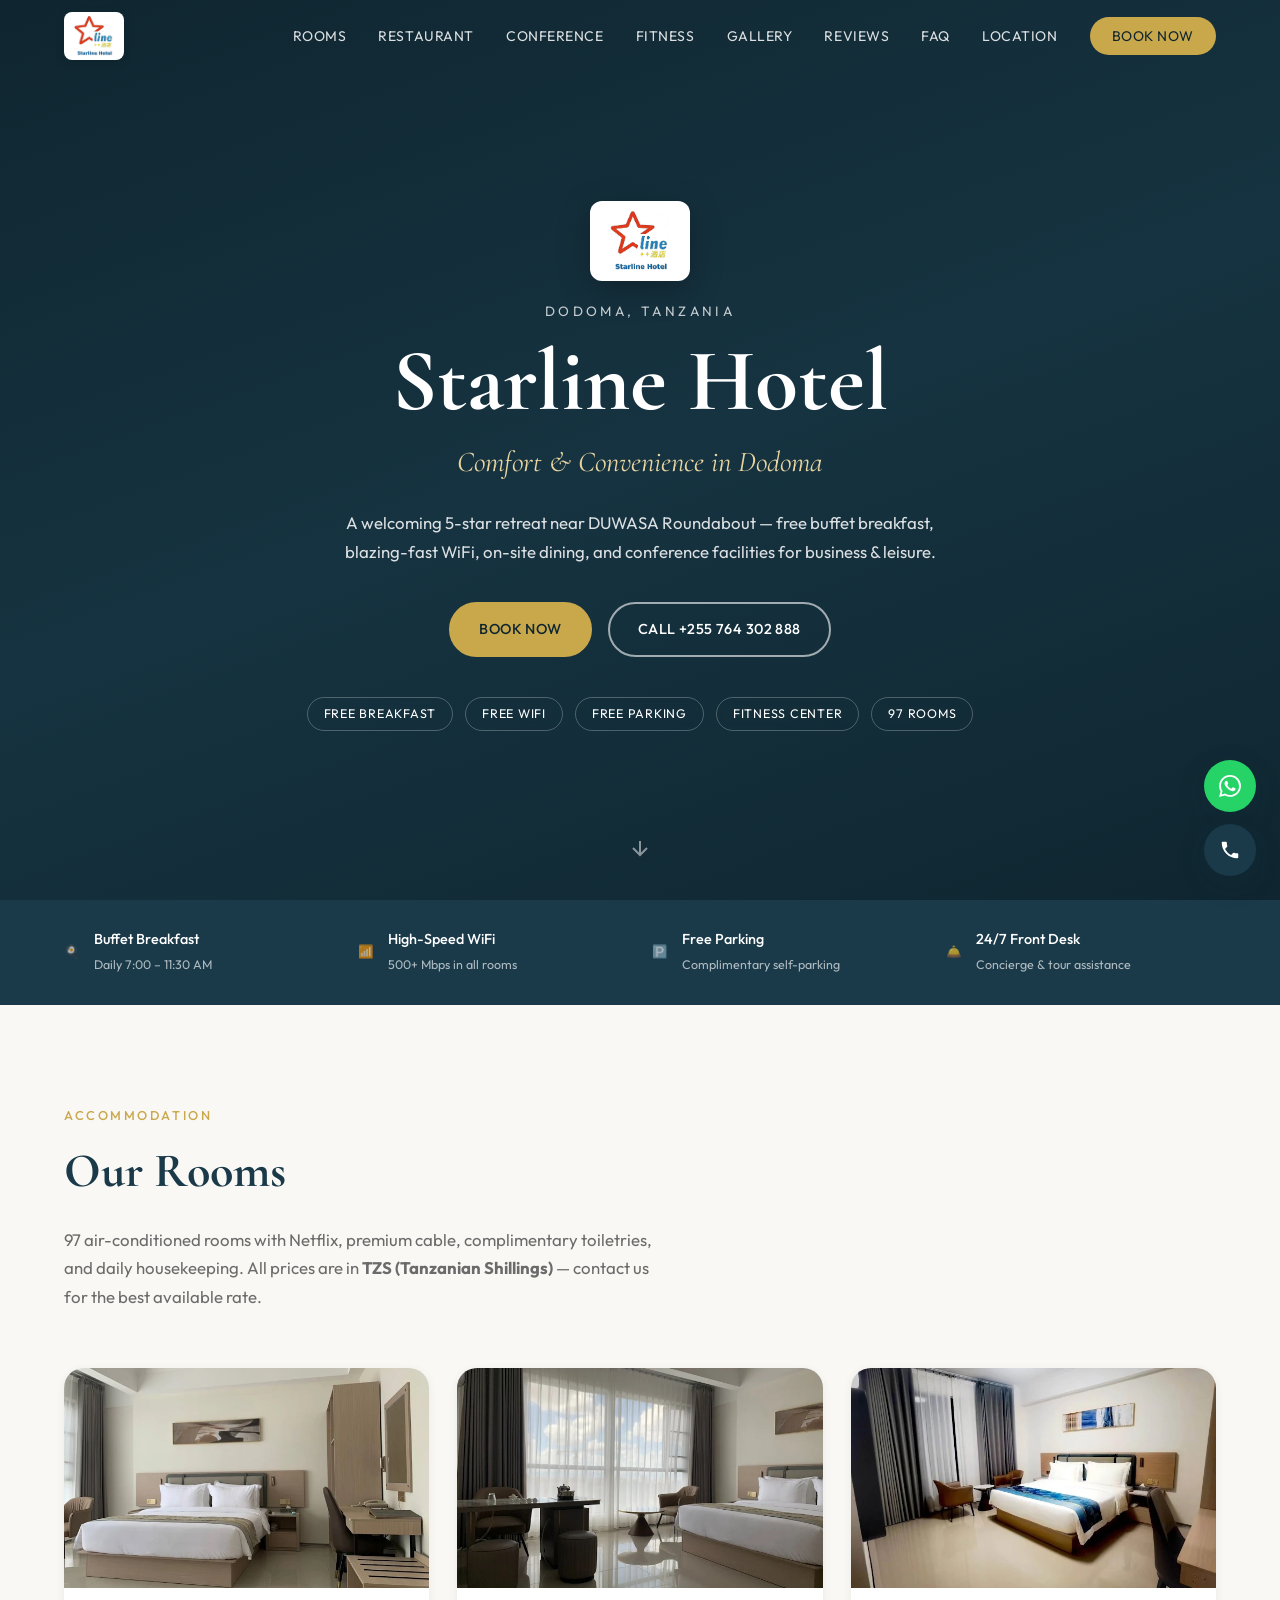
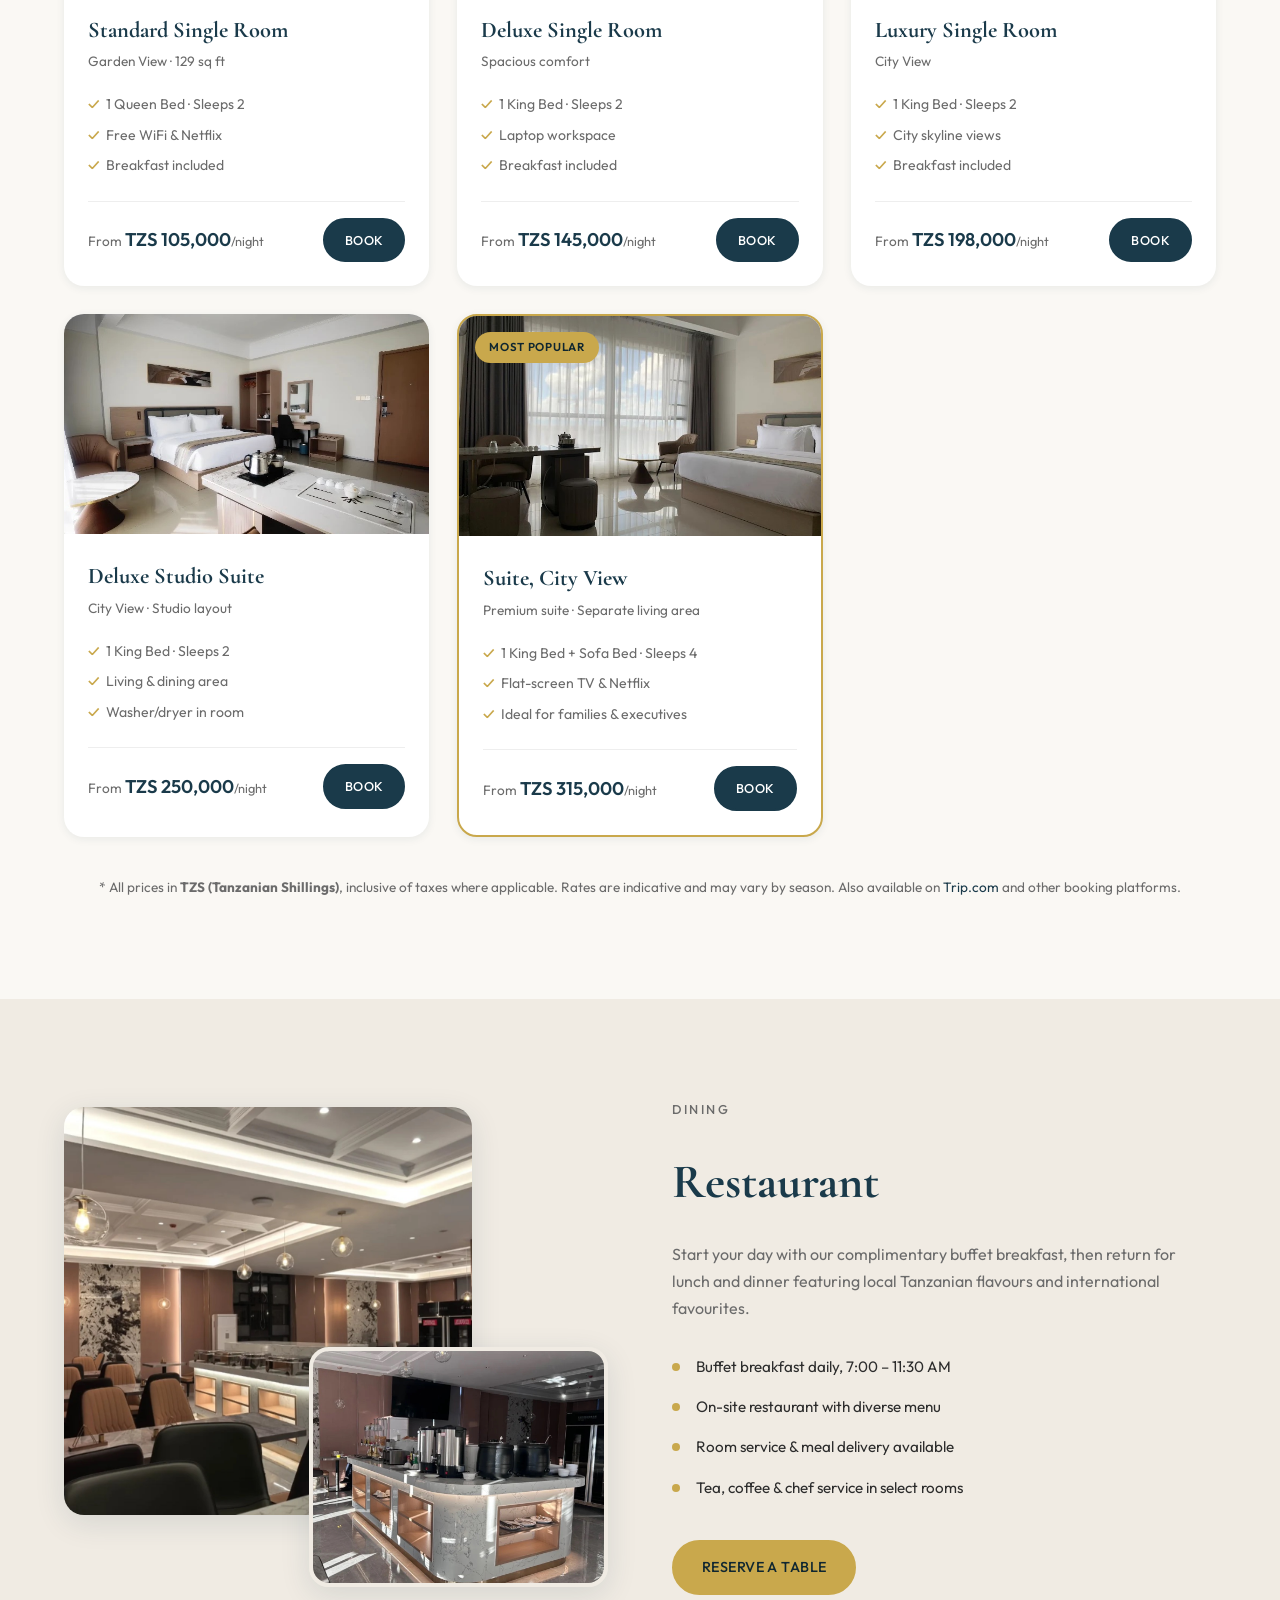
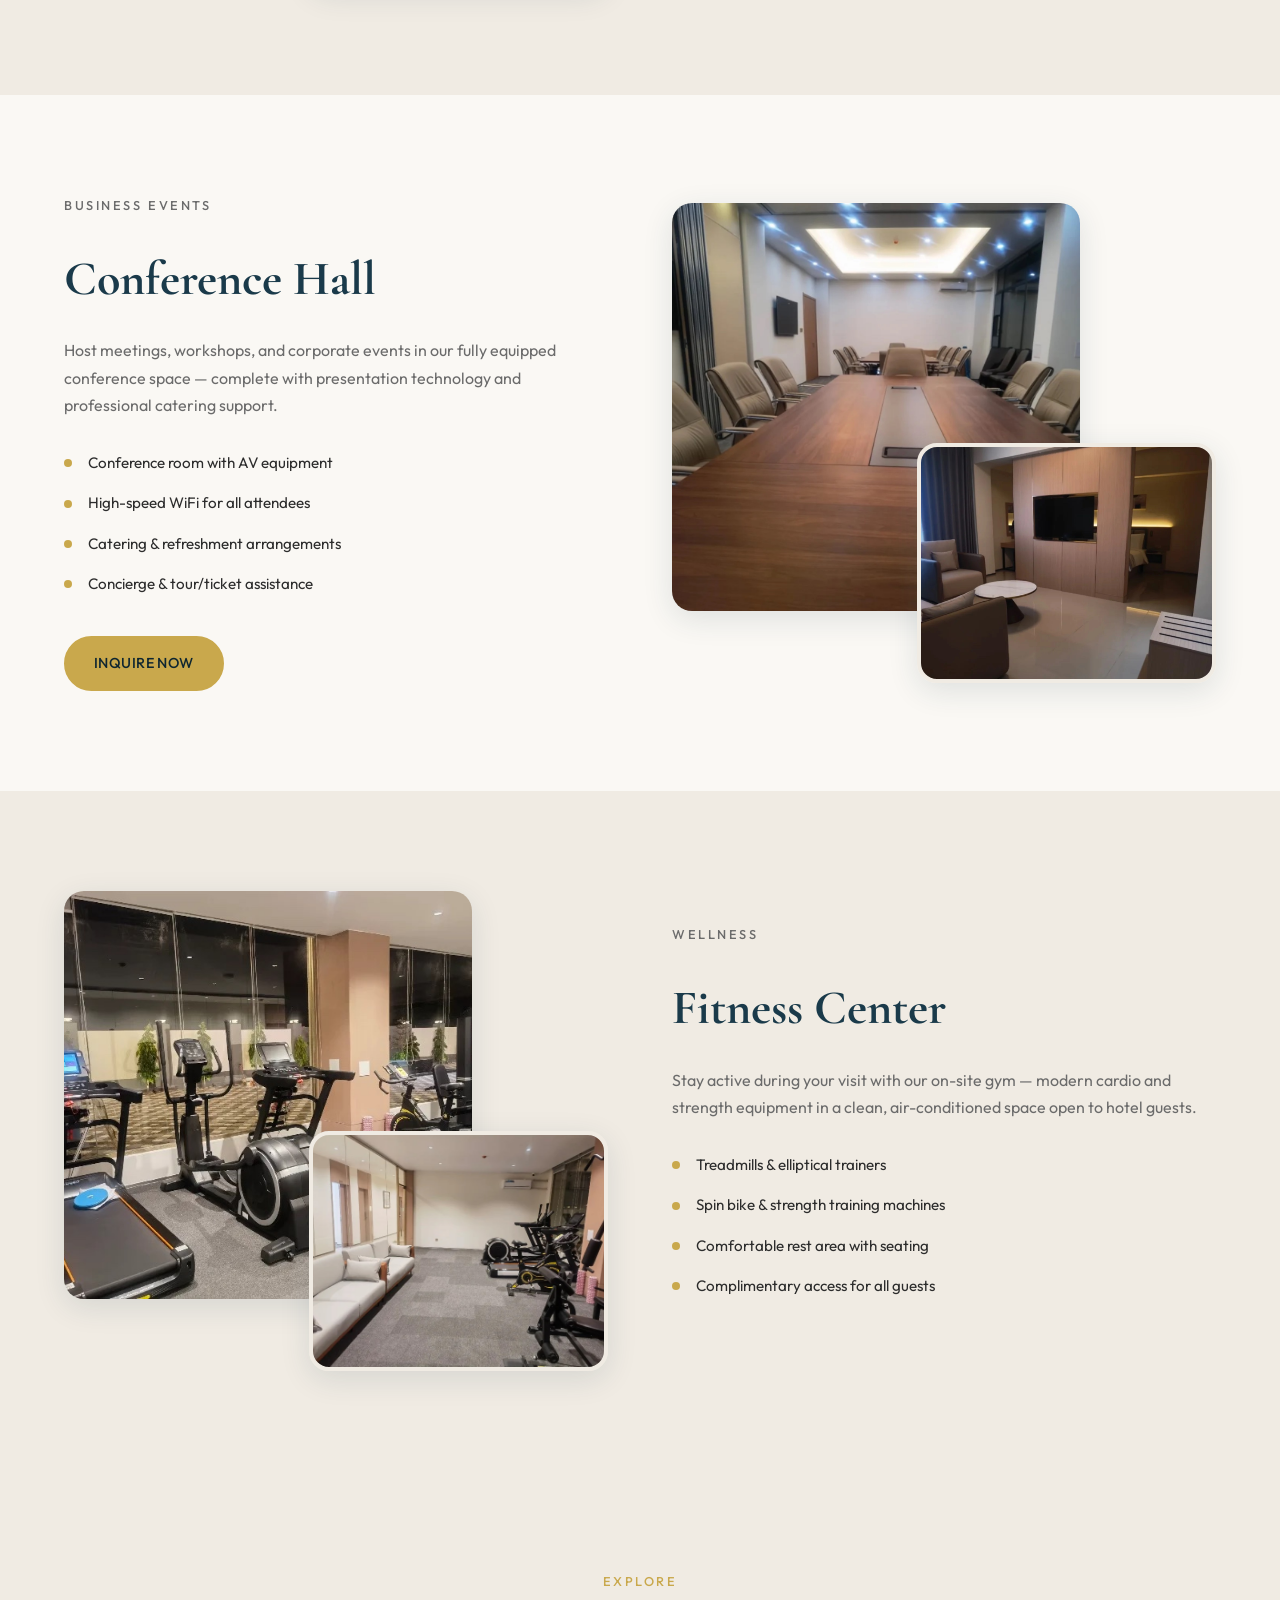
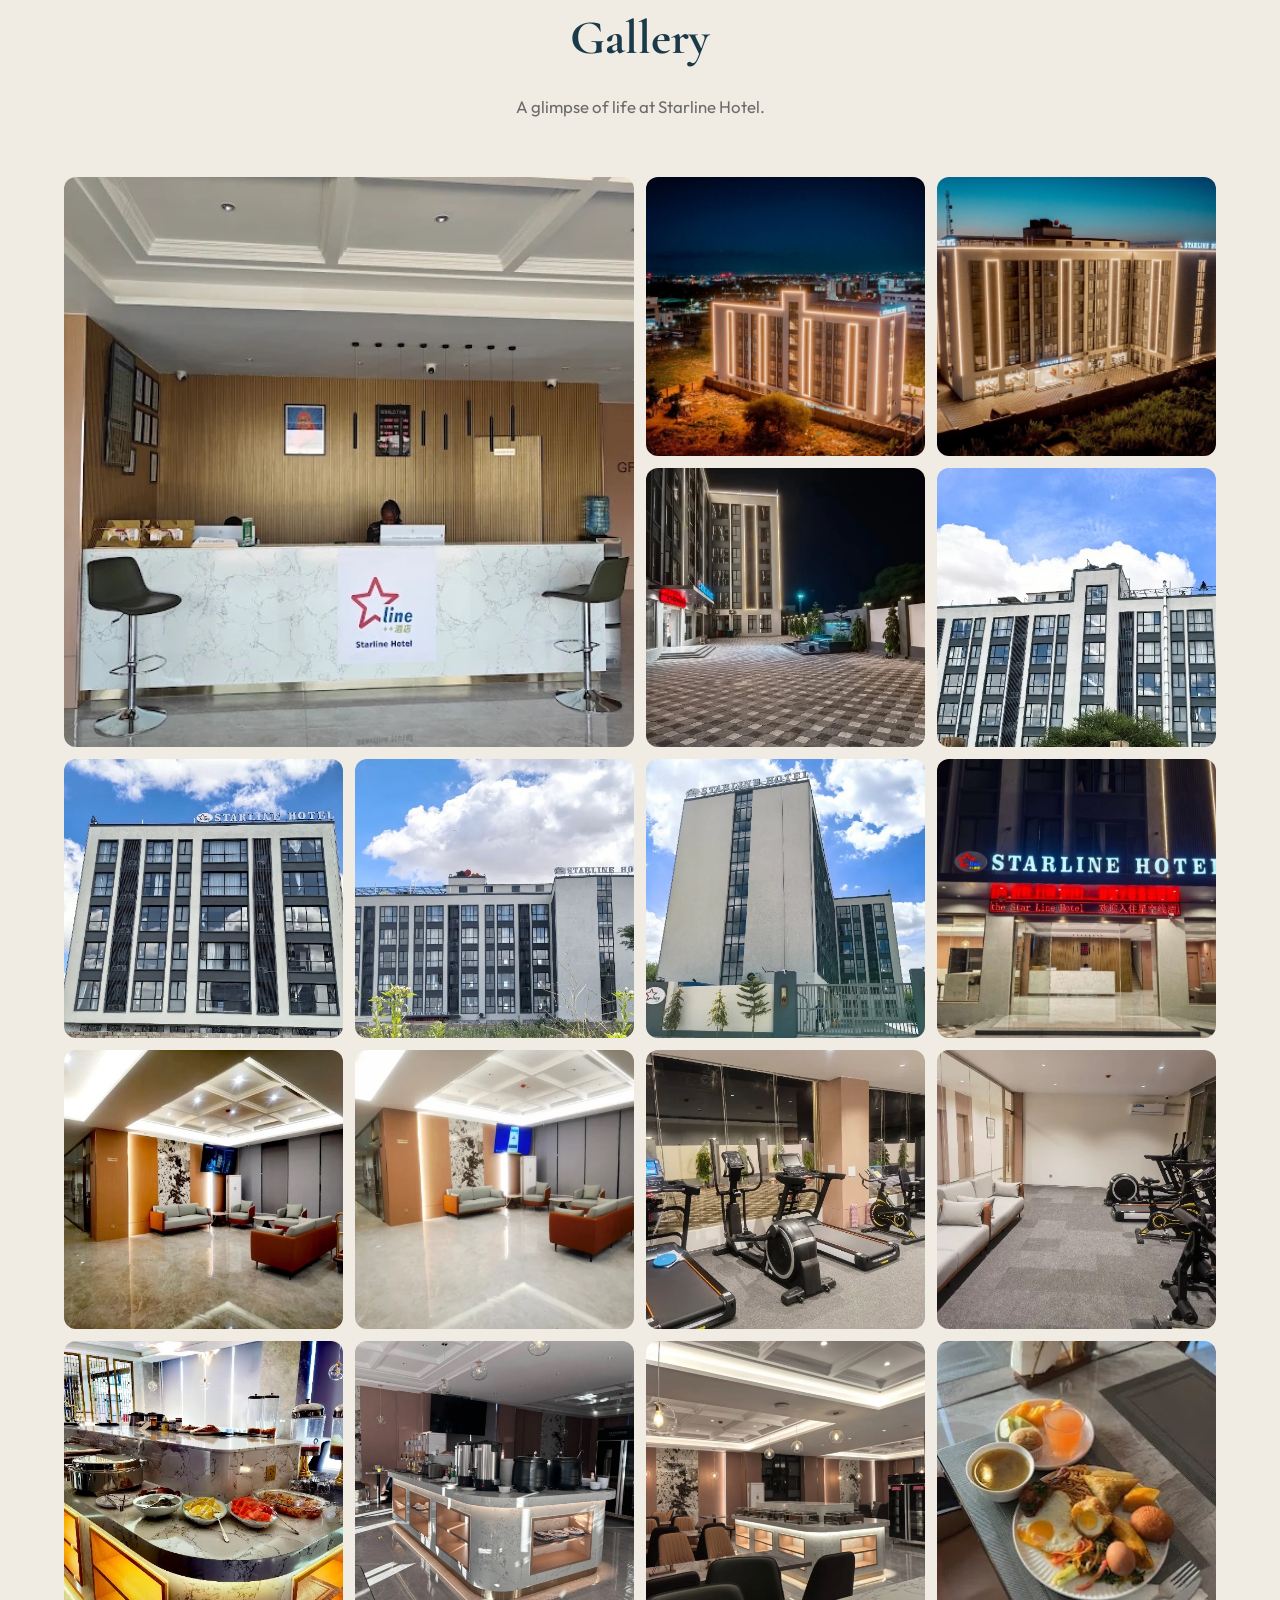
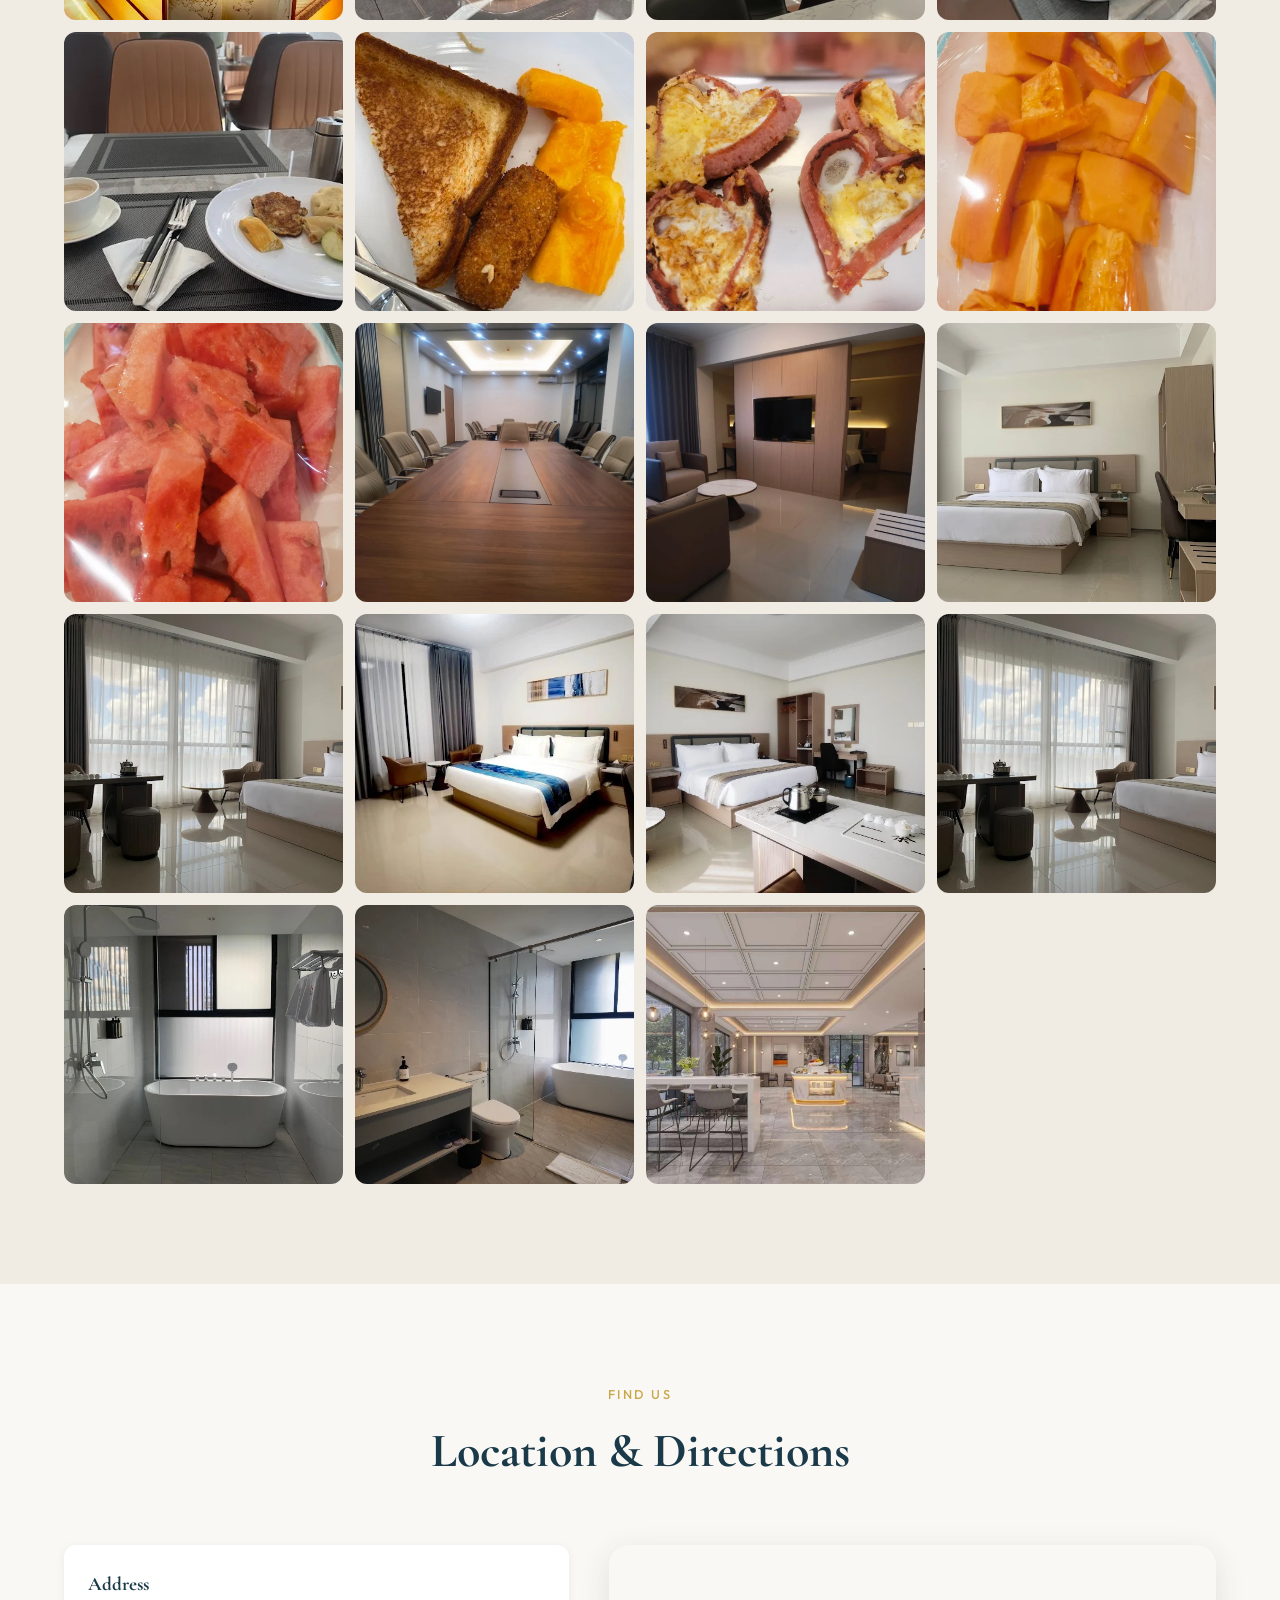
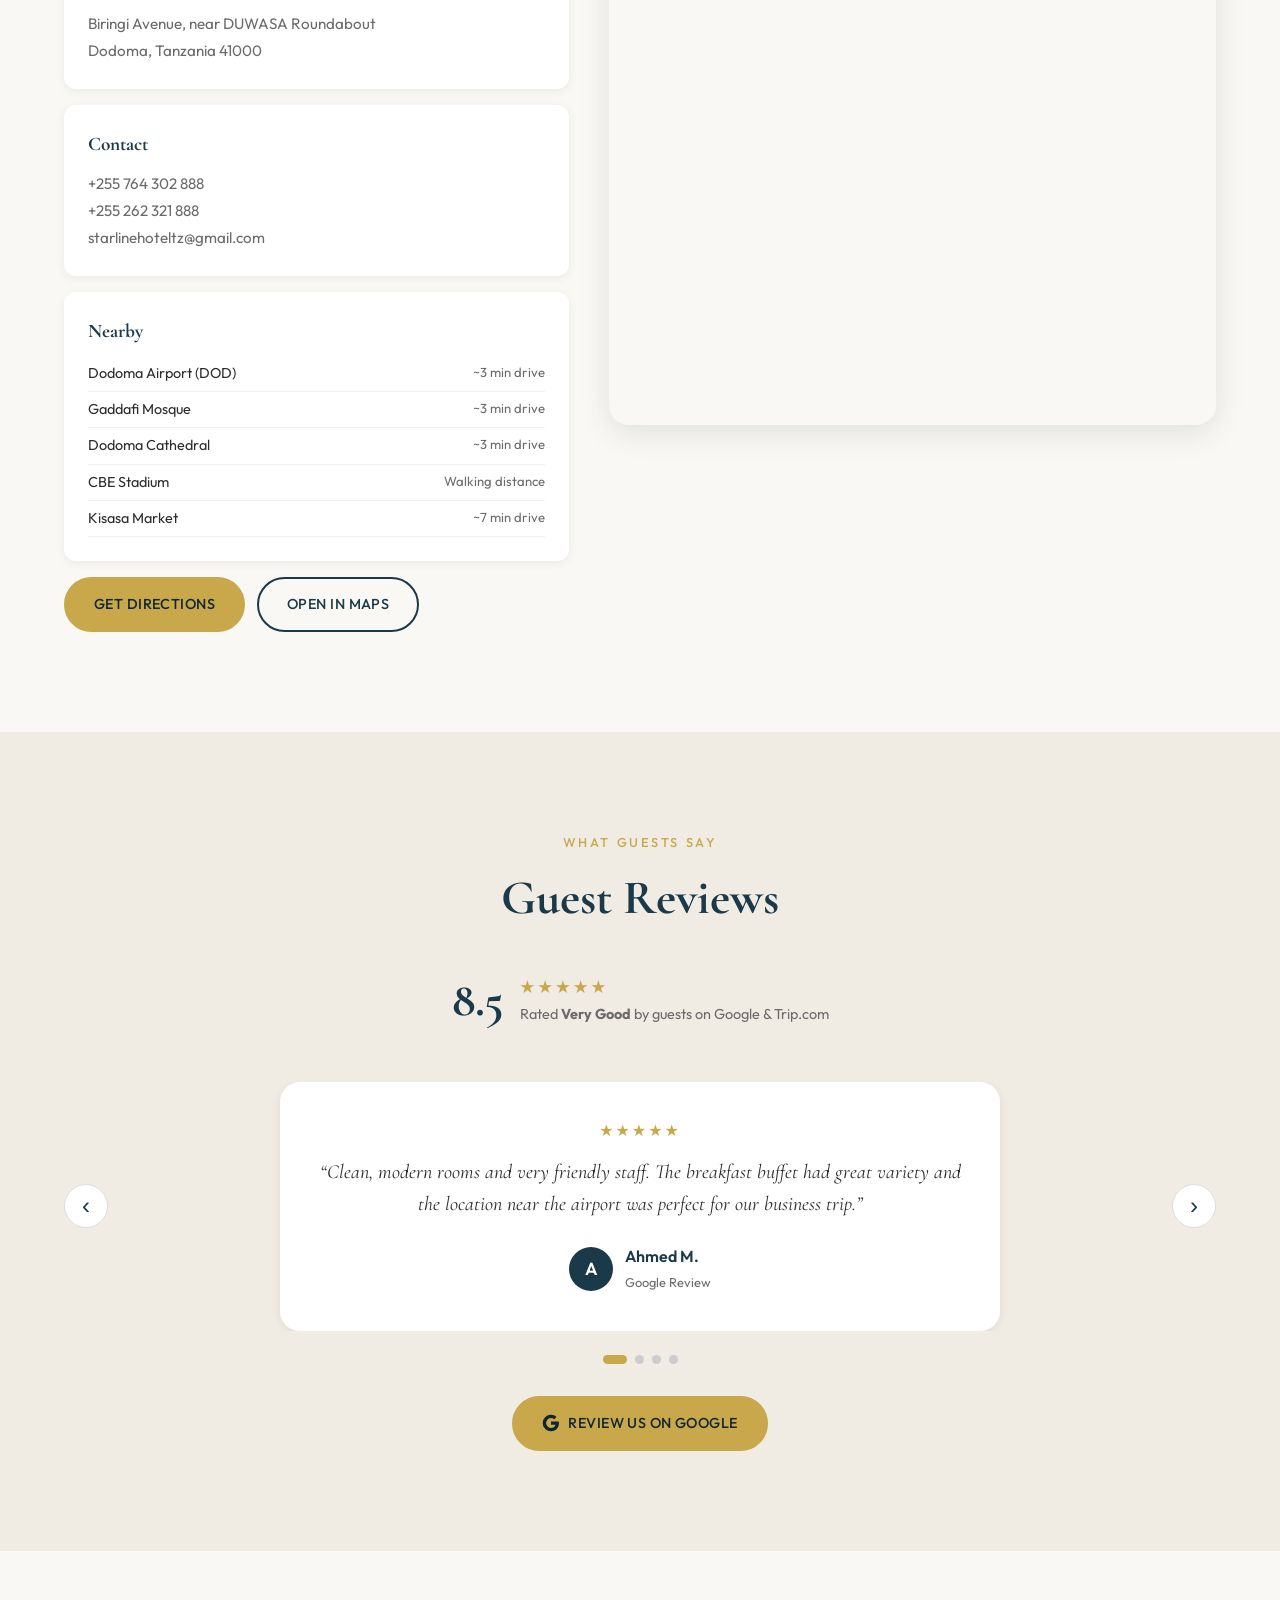
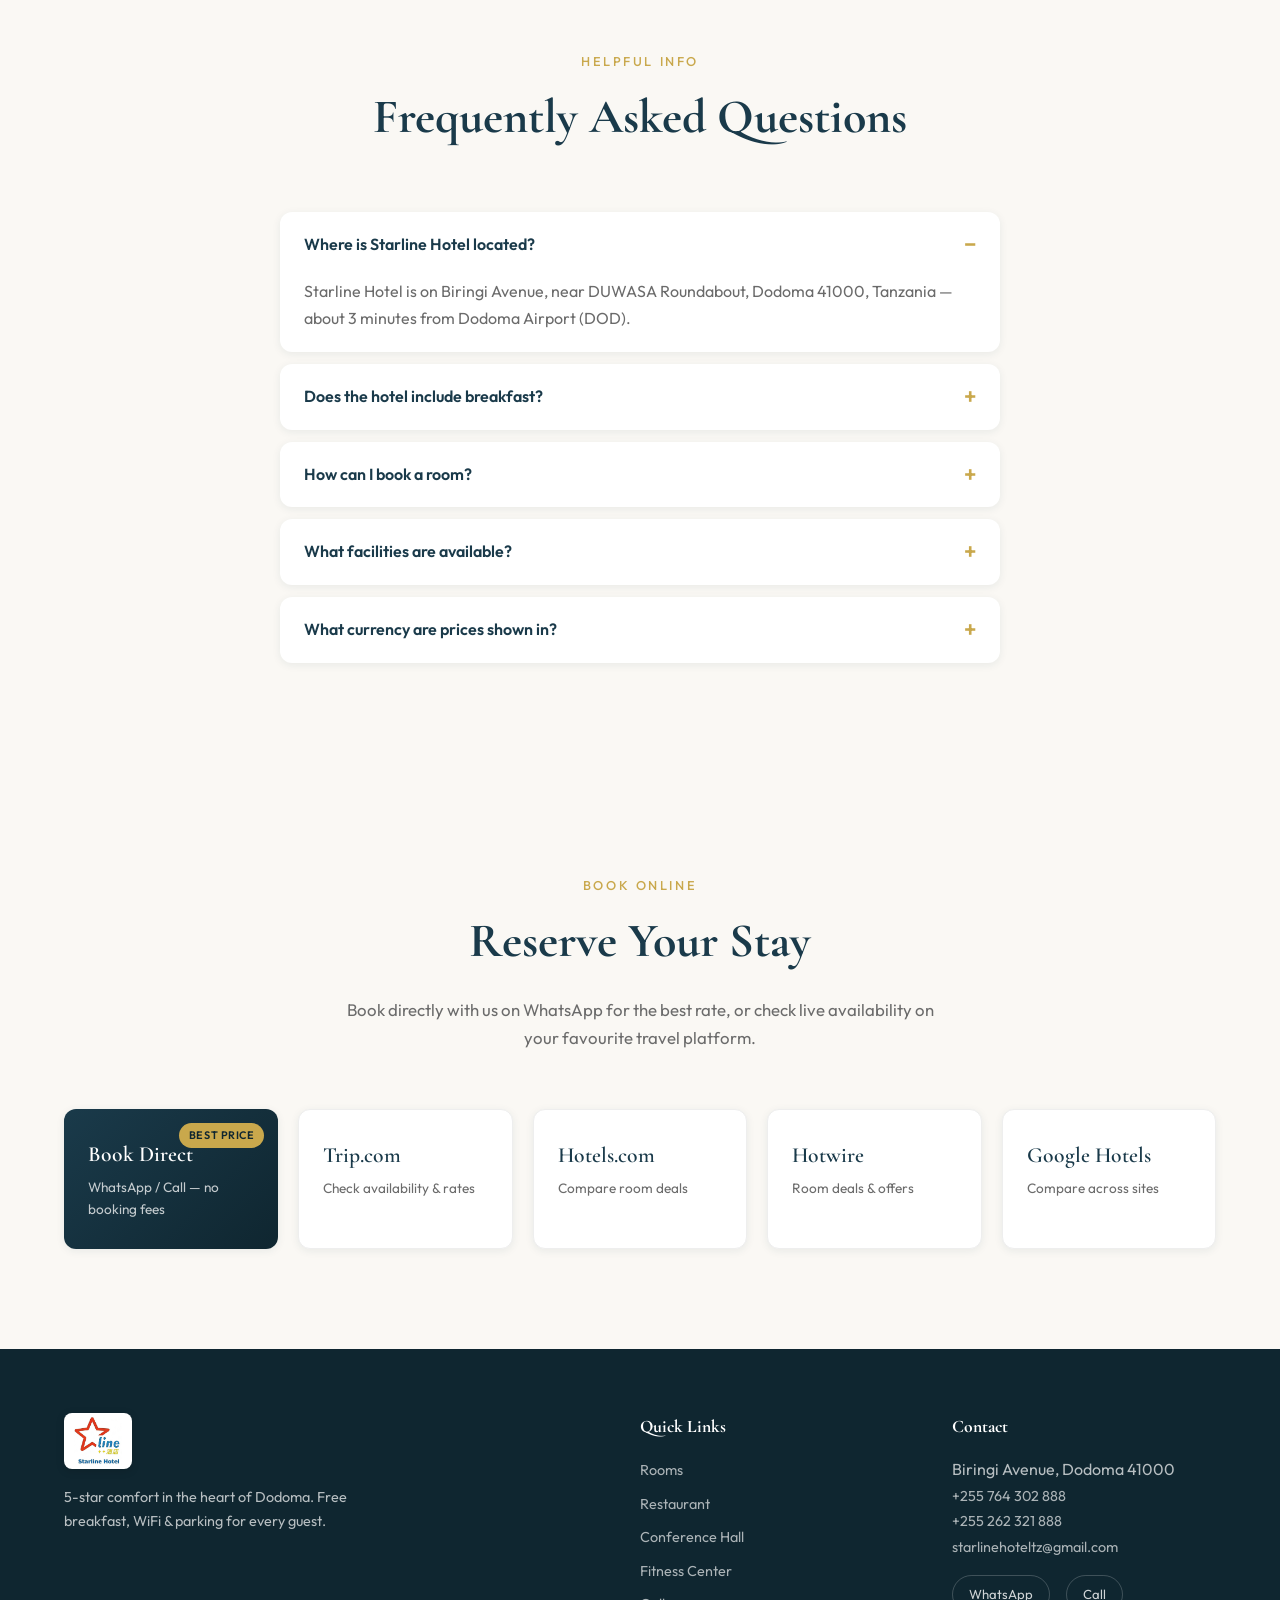
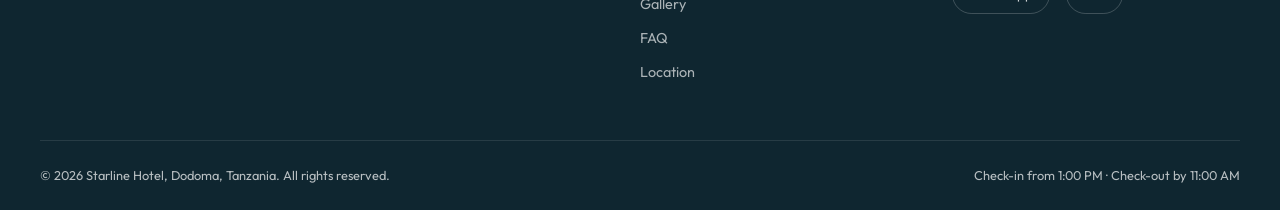
==== index.html @ a5bcf3cb "Enhance index.html with updated metadata for SEO, including new canonical URL and Open Graph tags. R" ====
<!DOCTYPE html>
<html lang="en-TZ">
<head>
  <meta charset="UTF-8">
  <meta name="viewport" content="width=device-width, initial-scale=1.0">
  <title>Starline Hotel Dodoma | 5-Star Hotel in Tanzania — Book Direct</title>
  <meta name="description" content="Starline Hotel — 5-star hotel in Dodoma, Tanzania near DUWASA Roundabout & Dodoma Airport. Free breakfast, WiFi & parking. Rooms from TZS 105,000/night. Book on WhatsApp.">
  <meta name="keywords" content="Starline Hotel, Starline Hotel Dodoma, hotel Dodoma Tanzania, 5 star hotel Dodoma, Dodoma accommodation, hotel near Dodoma airport, conference hall Dodoma, Dodoma restaurant hotel">
  <meta name="author" content="Starline Hotel">
  <meta name="robots" content="index, follow, max-image-preview:large">
  <meta name="geo.region" content="TZ-03">
  <meta name="geo.placename" content="Dodoma">
  <meta name="geo.position" content="-6.1725;35.7397">
  <meta name="ICBM" content="-6.1725, 35.7397">
  <link rel="canonical" href="https://starline-hotel.starlinehoteltz.workers.dev/">
  <link rel="icon" href="images/logo.png" type="image/png">
  <link rel="apple-touch-icon" href="images/logo.png">
  <meta name="theme-color" content="#1a3a4a">

  <!-- Open Graph -->
  <meta property="og:site_name" content="Starline Hotel">
  <meta property="og:title" content="Starline Hotel Dodoma | 5-Star Hotel in Tanzania">
  <meta property="og:description" content="5-star hotel in Dodoma with free breakfast, high-speed WiFi, restaurant, gym & conference facilities. Rooms from TZS 105,000/night.">
  <meta property="og:type" content="website">
  <meta property="og:url" content="https://starline-hotel.starlinehoteltz.workers.dev/">
  <meta property="og:image" content="https://starline-hotel.starlinehoteltz.workers.dev/images/exterior-day-2.jpg">
  <meta property="og:image:width" content="1200">
  <meta property="og:image:height" content="630">
  <meta property="og:image:alt" content="Starline Hotel Dodoma — building exterior with rooftop signage">
  <meta property="og:locale" content="en_TZ">

  <!-- Twitter Card -->
  <meta name="twitter:card" content="summary_large_image">
  <meta name="twitter:title" content="Starline Hotel Dodoma | 5-Star Hotel in Tanzania">
  <meta name="twitter:description" content="Free breakfast, WiFi & parking. Near Dodoma Airport. Book direct on WhatsApp.">
  <meta name="twitter:image" content="https://starline-hotel.starlinehoteltz.workers.dev/images/exterior-day-2.jpg">

  <link rel="preconnect" href="https://fonts.googleapis.com">
  <link rel="preconnect" href="https://fonts.gstatic.com" crossorigin>
  <link rel="preload" as="image" href="images/hero.jpg">
  <link href="https://fonts.googleapis.com/css2?family=Cormorant+Garamond:ital,wght@0,400;0,600;0,700;1,400&family=Outfit:wght@300;400;500;600&display=swap" rel="stylesheet">
  <link rel="stylesheet" href="css/styles.css">
  <script type="application/ld+json">
  {
    "@context": "https://schema.org",
    "@graph": [
      {
        "@type": "WebSite",
        "@id": "https://starline-hotel.starlinehoteltz.workers.dev/#website",
        "url": "https://starline-hotel.starlinehoteltz.workers.dev/",
        "name": "Starline Hotel",
        "description": "Official website of Starline Hotel, a 5-star hotel in Dodoma, Tanzania.",
        "publisher": { "@id": "https://starline-hotel.starlinehoteltz.workers.dev/#hotel" },
        "inLanguage": "en-TZ"
      },
      {
        "@type": "Hotel",
        "@id": "https://starline-hotel.starlinehoteltz.workers.dev/#hotel",
        "name": "Starline Hotel",
        "alternateName": "Starline Hotel Dodoma",
        "description": "5-star hotel in Dodoma, Tanzania with 97 rooms, free buffet breakfast, high-speed WiFi, restaurant, fitness center, and conference facilities.",
        "url": "https://starline-hotel.starlinehoteltz.workers.dev/",
        "image": [
          "https://starline-hotel.starlinehoteltz.workers.dev/images/exterior-day-2.jpg",
          "https://starline-hotel.starlinehoteltz.workers.dev/images/entrance.jpg",
          "https://starline-hotel.starlinehoteltz.workers.dev/images/reception.jpg"
        ],
        "logo": "https://starline-hotel.starlinehoteltz.workers.dev/images/logo.png",
        "telephone": ["+255-764-302-888", "+255-26-232-1888"],
        "email": "starlinehoteltz@gmail.com",
        "priceRange": "TZS 105,000 – 315,000",
        "currenciesAccepted": "TZS",
        "paymentAccepted": "Cash, Mobile Money",
        "numberOfRooms": 97,
        "starRating": { "@type": "Rating", "ratingValue": "5", "bestRating": "5" },
        "aggregateRating": {
          "@type": "AggregateRating",
          "ratingValue": "8.5",
          "bestRating": "10",
          "ratingCount": "50"
        },
        "address": {
          "@type": "PostalAddress",
          "streetAddress": "Biringi Avenue, near DUWASA Roundabout",
          "addressLocality": "Dodoma",
          "addressRegion": "Dodoma",
          "postalCode": "41000",
          "addressCountry": "TZ"
        },
        "geo": {
          "@type": "GeoCoordinates",
          "latitude": -6.1725,
          "longitude": 35.7397
        },
        "hasMap": "https://g.page/r/CaS4CpzZ462_EBM",
        "sameAs": [
          "https://g.page/r/CaS4CpzZ462_EBM",
          "https://www.trip.com/hotels/detail/?hotelId=134035646"
        ],
        "checkinTime": "13:00",
        "checkoutTime": "11:00",
        "amenityFeature": [
          { "@type": "LocationFeatureSpecification", "name": "Free WiFi", "value": true },
          { "@type": "LocationFeatureSpecification", "name": "Free Breakfast", "value": true },
          { "@type": "LocationFeatureSpecification", "name": "Free Parking", "value": true },
          { "@type": "LocationFeatureSpecification", "name": "Restaurant", "value": true },
          { "@type": "LocationFeatureSpecification", "name": "Fitness Center", "value": true },
          { "@type": "LocationFeatureSpecification", "name": "Conference Hall", "value": true },
          { "@type": "LocationFeatureSpecification", "name": "Air Conditioning", "value": true }
        ],
        "makesOffer": [
          {
            "@type": "Offer",
            "name": "Standard Single Room",
            "price": "105000",
            "priceCurrency": "TZS",
            "availability": "https://schema.org/InStock"
          },
          {
            "@type": "Offer",
            "name": "Deluxe Single Room",
            "price": "145000",
            "priceCurrency": "TZS",
            "availability": "https://schema.org/InStock"
          },
          {
            "@type": "Offer",
            "name": "Luxury Single Room",
            "price": "198000",
            "priceCurrency": "TZS",
            "availability": "https://schema.org/InStock"
          },
          {
            "@type": "Offer",
            "name": "Deluxe Studio Suite",
            "price": "250000",
            "priceCurrency": "TZS",
            "availability": "https://schema.org/InStock"
          },
          {
            "@type": "Offer",
            "name": "Suite, City View",
            "price": "315000",
            "priceCurrency": "TZS",
            "availability": "https://schema.org/InStock"
          }
        ]
      },
      {
        "@type": "FAQPage",
        "mainEntity": [
          {
            "@type": "Question",
            "name": "Where is Starline Hotel located?",
            "acceptedAnswer": {
              "@type": "Answer",
              "text": "Starline Hotel is located on Biringi Avenue, near DUWASA Roundabout, Dodoma 41000, Tanzania — approximately 3 minutes from Dodoma Airport (DOD)."
            }
          },
          {
            "@type": "Question",
            "name": "Does Starline Hotel include breakfast?",
            "acceptedAnswer": {
              "@type": "Answer",
              "text": "Yes. Complimentary buffet breakfast is served daily from 7:00 AM to 11:30 AM for all guests."
            }
          },
          {
            "@type": "Question",
            "name": "How can I book a room at Starline Hotel?",
            "acceptedAnswer": {
              "@type": "Answer",
              "text": "Book directly via WhatsApp at +255 764 302 888, call +255 26 232 1888, or email starlinehoteltz@gmail.com. You can also book through Trip.com and other online travel platforms."
            }
          },
          {
            "@type": "Question",
            "name": "What facilities does Starline Hotel offer?",
            "acceptedAnswer": {
              "@type": "Answer",
              "text": "Starline Hotel offers 97 air-conditioned rooms, a restaurant with buffet breakfast, fitness center, conference hall, free WiFi, and complimentary self-parking."
            }
          }
        ]
      }
    ]
  }
  </script>
</head>
<body>

  <a class="skip-link" href="#main-content">Skip to main content</a>

  <!-- Floating action buttons -->
  <div class="fab-group" aria-label="Quick contact">
    <a href="https://wa.me/255764302888?text=Hello%2C%20I%20would%20like%20to%20book%20a%20room%20at%20Starline%20Hotel." class="fab fab-whatsapp" target="_blank" rel="noopener" aria-label="WhatsApp">
      <svg viewBox="0 0 24 24" fill="currentColor" width="22" height="22"><path d="M17.472 14.382c-.297-.149-1.758-.867-2.03-.967-.273-.099-.471-.148-.67.15-.197.297-.767.966-.94 1.164-.173.199-.347.223-.644.075-.297-.15-1.255-.463-2.39-1.475-.883-.788-1.48-1.761-1.653-2.059-.173-.297-.018-.458.13-.606.134-.133.298-.347.446-.52.149-.174.198-.298.298-.497.099-.198.05-.371-.025-.52-.075-.149-.669-1.612-.916-2.207-.242-.579-.487-.5-.669-.51-.173-.008-.371-.01-.57-.01-.198 0-.52.074-.792.372-.272.297-1.04 1.016-1.04 2.479 0 1.462 1.065 2.875 1.213 3.074.149.198 2.096 3.2 5.077 4.487.709.306 1.262.489 1.694.625.712.227 1.36.195 1.871.118.571-.085 1.758-.719 2.006-1.413.248-.694.248-1.289.173-1.413-.074-.124-.272-.198-.57-.347m-5.421 7.403h-.004a9.87 9.87 0 01-5.031-1.378l-.361-.214-3.741.982.998-3.648-.235-.374a9.86 9.86 0 01-1.51-5.26c.001-5.45 4.436-9.884 9.888-9.884 2.64 0 5.122 1.03 6.988 2.898a9.825 9.825 0 012.893 6.994c-.003 5.45-4.435 9.884-9.885 9.884m8.413-18.297A11.815 11.815 0 0012.05 0C5.495 0 .16 5.335.157 11.892c0 2.096.547 4.142 1.588 5.945L.057 24l6.305-1.654a11.882 11.882 0 005.683 1.448h.005c6.554 0 11.89-5.335 11.893-11.893a11.821 11.821 0 00-3.48-8.413z"/></svg>
    </a>
    <a href="tel:+255764302888" class="fab fab-call" aria-label="Call us" title="+255 764 302 888">
      <svg viewBox="0 0 24 24" fill="currentColor" width="22" height="22"><path d="M6.62 10.79c1.44 2.83 3.76 5.14 6.59 6.59l2.2-2.2c.27-.27.67-.36 1.02-.24 1.12.37 2.33.57 3.57.57.55 0 1 .45 1 1V20c0 .55-.45 1-1 1-9.39 0-17-7.61-17-17 0-.55.45-1 1-1h3.5c.55 0 1 .45 1 1 0 1.25.2 2.45.57 3.57.11.35.03.74-.25 1.02l-2.2 2.2z"/></svg>
    </a>
  </div>

  <!-- Navigation -->
  <header class="header" id="header">
    <nav class="nav container">
      <a href="#home" class="nav-logo">
        <img src="images/logo.png" alt="Starline Hotel Dodoma — 5-star hotel logo" class="logo-img" width="160" height="48">
      </a>
      <button class="nav-toggle" id="navToggle" aria-label="Toggle menu" aria-expanded="false">
        <span></span><span></span><span></span>
      </button>
      <ul class="nav-menu" id="navMenu">
        <li><a href="#rooms">Rooms</a></li>
        <li><a href="#restaurant">Restaurant</a></li>
        <li><a href="#conference">Conference</a></li>
        <li><a href="#fitness">Fitness</a></li>
        <li><a href="#gallery">Gallery</a></li>
        <li><a href="#reviews">Reviews</a></li>
        <li><a href="#faq">FAQ</a></li>
        <li><a href="#location">Location</a></li>
        <li><a href="#book" class="nav-cta">Book Now</a></li>
      </ul>
    </nav>
  </header>

  <main id="main-content">
  <section class="hero" id="home" aria-label="Welcome">
    <div class="hero-bg"></div>
    <div class="hero-overlay"></div>
    <div class="hero-content container">
      <img src="images/logo.png" alt="Starline Hotel Dodoma — 5-star hotel in Tanzania" class="hero-logo" width="200" height="60">
      <p class="hero-eyebrow">Dodoma, Tanzania</p>
      <h1 class="hero-title">Starline Hotel</h1>
      <p class="hero-tagline">Comfort &amp; Convenience in Dodoma</p>
      <p class="hero-desc">A welcoming 5-star retreat near DUWASA Roundabout — free buffet breakfast, blazing-fast WiFi, on-site dining, and conference facilities for business &amp; leisure.</p>
      <div class="hero-actions">
        <a href="https://wa.me/255764302888?text=Hello%2C%20I%20would%20like%20to%20book%20a%20room%20at%20Starline%20Hotel." class="btn btn-primary" target="_blank" rel="noopener">Book Now</a>
        <a href="tel:+255764302888" class="btn btn-outline">Call +255 764 302 888</a>
      </div>
      <div class="hero-badges">
        <span class="badge">Free Breakfast</span>
        <span class="badge">Free WiFi</span>
        <span class="badge">Free Parking</span>
        <span class="badge">Fitness Center</span>
        <span class="badge">97 Rooms</span>
      </div>
    </div>
    <a href="#rooms" class="hero-scroll" aria-label="Scroll down">
      <svg viewBox="0 0 24 24" fill="none" stroke="currentColor" stroke-width="2" width="24" height="24"><path d="M12 5v14M5 12l7 7 7-7"/></svg>
    </a>
  </section>

  <!-- Amenities strip -->
  <section class="amenities-strip">
    <div class="container amenities-grid">
      <div class="amenity">
        <span class="amenity-icon">🍳</span>
        <div>
          <strong>Buffet Breakfast</strong>
          <span>Daily 7:00 – 11:30 AM</span>
        </div>
      </div>
      <div class="amenity">
        <span class="amenity-icon">📶</span>
        <div>
          <strong>High-Speed WiFi</strong>
          <span>500+ Mbps in all rooms</span>
        </div>
      </div>
      <div class="amenity">
        <span class="amenity-icon">🅿️</span>
        <div>
          <strong>Free Parking</strong>
          <span>Complimentary self-parking</span>
        </div>
      </div>
      <div class="amenity">
        <span class="amenity-icon">🛎️</span>
        <div>
          <strong>24/7 Front Desk</strong>
          <span>Concierge &amp; tour assistance</span>
        </div>
      </div>
    </div>
  </section>

  <!-- Rooms -->
  <section class="section" id="rooms">
    <div class="container">
      <div class="section-header">
        <p class="section-eyebrow">Accommodation</p>
        <h2 class="section-title">Our Rooms</h2>
        <p class="section-desc">97 air-conditioned rooms with Netflix, premium cable, complimentary toiletries, and daily housekeeping. All prices are in <strong>TZS (Tanzanian Shillings)</strong> — contact us for the best available rate.</p>
      </div>
      <div class="rooms-grid">

        <article class="room-card">
          <div class="room-img" style="background-image: url('images/room-standard.jpg')"></div>
          <div class="room-body">
            <h3>Standard Single Room</h3>
            <p class="room-view">Garden View · 129 sq ft</p>
            <ul class="room-features">
              <li>1 Queen Bed · Sleeps 2</li>
              <li>Free WiFi &amp; Netflix</li>
              <li>Breakfast included</li>
            </ul>
            <div class="room-footer">
              <div class="room-price">From <strong>TZS 105,000</strong><span>/night</span></div>
              <a href="https://wa.me/255764302888?text=Hi%2C%20I%27d%20like%20to%20book%20a%20Standard%20Single%20Room%20(Garden%20View)." class="btn btn-sm" target="_blank" rel="noopener">Book</a>
            </div>
          </div>
        </article>

        <article class="room-card">
          <div class="room-img" style="background-image: url('images/room-deluxe.jpg')"></div>
          <div class="room-body">
            <h3>Deluxe Single Room</h3>
            <p class="room-view">Spacious comfort</p>
            <ul class="room-features">
              <li>1 King Bed · Sleeps 2</li>
              <li>Laptop workspace</li>
              <li>Breakfast included</li>
            </ul>
            <div class="room-footer">
              <div class="room-price">From <strong>TZS 145,000</strong><span>/night</span></div>
              <a href="https://wa.me/255764302888?text=Hi%2C%20I%27d%20like%20to%20book%20a%20Deluxe%20Single%20Room." class="btn btn-sm" target="_blank" rel="noopener">Book</a>
            </div>
          </div>
        </article>

        <article class="room-card">
          <div class="room-img" style="background-image: url('images/room-luxury.jpg')"></div>
          <div class="room-body">
            <h3>Luxury Single Room</h3>
            <p class="room-view">City View</p>
            <ul class="room-features">
              <li>1 King Bed · Sleeps 2</li>
              <li>City skyline views</li>
              <li>Breakfast included</li>
            </ul>
            <div class="room-footer">
              <div class="room-price">From <strong>TZS 198,000</strong><span>/night</span></div>
              <a href="https://wa.me/255764302888?text=Hi%2C%20I%27d%20like%20to%20book%20a%20Luxury%20Single%20Room%20(City%20View)." class="btn btn-sm" target="_blank" rel="noopener">Book</a>
            </div>
          </div>
        </article>

        <article class="room-card">
          <div class="room-img" style="background-image: url('images/room-studio-suite.jpg')"></div>
          <div class="room-body">
            <h3>Deluxe Studio Suite</h3>
            <p class="room-view">City View · Studio layout</p>
            <ul class="room-features">
              <li>1 King Bed · Sleeps 2</li>
              <li>Living &amp; dining area</li>
              <li>Washer/dryer in room</li>
            </ul>
            <div class="room-footer">
              <div class="room-price">From <strong>TZS 250,000</strong><span>/night</span></div>
              <a href="https://wa.me/255764302888?text=Hi%2C%20I%27d%20like%20to%20book%20a%20Deluxe%20Studio%20Suite." class="btn btn-sm" target="_blank" rel="noopener">Book</a>
            </div>
          </div>
        </article>

        <article class="room-card room-card--featured">
          <div class="room-badge">Most Popular</div>
          <div class="room-img" style="background-image: url('images/room-suite.jpg')"></div>
          <div class="room-body">
            <h3>Suite, City View</h3>
            <p class="room-view">Premium suite · Separate living area</p>
            <ul class="room-features">
              <li>1 King Bed + Sofa Bed · Sleeps 4</li>
              <li>Flat-screen TV &amp; Netflix</li>
              <li>Ideal for families &amp; executives</li>
            </ul>
            <div class="room-footer">
              <div class="room-price">From <strong>TZS 315,000</strong><span>/night</span></div>
              <a href="https://wa.me/255764302888?text=Hi%2C%20I%27d%20like%20to%20book%20the%20Suite%20(City%20View)." class="btn btn-sm" target="_blank" rel="noopener">Book</a>
            </div>
          </div>
        </article>

      </div>
      <p class="rooms-note">* All prices in <strong>TZS (Tanzanian Shillings)</strong>, inclusive of taxes where applicable. Rates are indicative and may vary by season. Also available on <a href="https://www.trip.com/hotels/dodoma-hotels-list-85546/" target="_blank" rel="noopener">Trip.com</a> and other booking platforms.</p>
    </div>
  </section>

  <!-- Restaurant -->
  <section class="section section-alt" id="restaurant">
    <div class="container feature-split">
      <div class="feature-images">
        <div class="feature-img feature-img-main" style="background-image: url('images/restaurant-6.jpg')"></div>
        <div class="feature-img feature-img-sub" style="background-image: url('images/restaurant-5.jpg')"></div>
      </div>
      <div class="feature-content">
        <p class="section-eyebrow">Dining</p>
        <h2 class="section-title">Restaurant</h2>
        <p>Start your day with our complimentary buffet breakfast, then return for lunch and dinner featuring local Tanzanian flavours and international favourites.</p>
        <ul class="feature-list">
          <li>Buffet breakfast daily, 7:00 – 11:30 AM</li>
          <li>On-site restaurant with diverse menu</li>
          <li>Room service &amp; meal delivery available</li>
          <li>Tea, coffee &amp; chef service in select rooms</li>
        </ul>
        <a href="tel:+255262321888" class="btn btn-primary">Reserve a Table</a>
      </div>
    </div>
  </section>

  <!-- Conference Hall -->
  <section class="section" id="conference">
    <div class="container feature-split feature-split--reverse">
      <div class="feature-images">
        <div class="feature-img feature-img-main" style="background-image: url('images/conference-1.jpg')"></div>
        <div class="feature-img feature-img-sub" style="background-image: url('images/conference-2.jpg')"></div>
      </div>
      <div class="feature-content">
        <p class="section-eyebrow">Business Events</p>
        <h2 class="section-title">Conference Hall</h2>
        <p>Host meetings, workshops, and corporate events in our fully equipped conference space — complete with presentation technology and professional catering support.</p>
        <ul class="feature-list">
          <li>Conference room with AV equipment</li>
          <li>High-speed WiFi for all attendees</li>
          <li>Catering &amp; refreshment arrangements</li>
          <li>Concierge &amp; tour/ticket assistance</li>
        </ul>
        <a href="https://wa.me/255764302888?text=Hello%2C%20I%20would%20like%20to%20inquire%20about%20booking%20the%20conference%20hall." class="btn btn-primary" target="_blank" rel="noopener">Inquire Now</a>
      </div>
    </div>
  </section>

  <!-- Fitness Center -->
  <section class="section section-alt" id="fitness">
    <div class="container feature-split">
      <div class="feature-images">
        <div class="feature-img feature-img-main" style="background-image: url('images/gym-1.jpg')"></div>
        <div class="feature-img feature-img-sub" style="background-image: url('images/gym-2.jpg')"></div>
      </div>
      <div class="feature-content">
        <p class="section-eyebrow">Wellness</p>
        <h2 class="section-title">Fitness Center</h2>
        <p>Stay active during your visit with our on-site gym — modern cardio and strength equipment in a clean, air-conditioned space open to hotel guests.</p>
        <ul class="feature-list">
          <li>Treadmills &amp; elliptical trainers</li>
          <li>Spin bike &amp; strength training machines</li>
          <li>Comfortable rest area with seating</li>
          <li>Complimentary access for all guests</li>
        </ul>
      </div>
    </div>
  </section>

  <!-- Gallery -->
  <section class="section section-alt" id="gallery">
    <div class="container">
      <div class="section-header section-header--center">
        <p class="section-eyebrow">Explore</p>
        <h2 class="section-title">Gallery</h2>
        <p class="section-desc">A glimpse of life at Starline Hotel.</p>
      </div>
      <div class="gallery-grid" id="galleryGrid">
        <!-- Populated by JS -->
      </div>
    </div>
  </section>

  <!-- Lightbox -->
  <div class="lightbox" id="lightbox" role="dialog" aria-modal="true" aria-label="Image viewer" hidden>
    <button class="lightbox-close" id="lightboxClose" aria-label="Close">&times;</button>
    <button class="lightbox-prev" id="lightboxPrev" aria-label="Previous">&#8249;</button>
    <img class="lightbox-img" id="lightboxImg" src="" alt="">
    <button class="lightbox-next" id="lightboxNext" aria-label="Next">&#8250;</button>
  </div>

  <!-- Location -->
  <section class="section" id="location">
    <div class="container">
      <div class="section-header section-header--center">
        <p class="section-eyebrow">Find Us</p>
        <h2 class="section-title">Location &amp; Directions</h2>
      </div>
      <div class="location-grid">
        <div class="location-info">
          <div class="location-card">
            <h3>Address</h3>
            <p>Biringi Avenue, near DUWASA Roundabout<br>Dodoma, Tanzania 41000</p>
          </div>
          <div class="location-card">
            <h3>Contact</h3>
            <p>
              <a href="tel:+255764302888">+255 764 302 888</a><br>
              <a href="tel:+255262321888">+255 262 321 888</a><br>
              <a href="mailto:starlinehoteltz@gmail.com">starlinehoteltz@gmail.com</a>
            </p>
          </div>
          <div class="location-card">
            <h3>Nearby</h3>
            <ul class="nearby-list">
              <li><span>Dodoma Airport (DOD)</span><span>~3 min drive</span></li>
              <li><span>Gaddafi Mosque</span><span>~3 min drive</span></li>
              <li><span>Dodoma Cathedral</span><span>~3 min drive</span></li>
              <li><span>CBE Stadium</span><span>Walking distance</span></li>
              <li><span>Kisasa Market</span><span>~7 min drive</span></li>
            </ul>
          </div>
          <div class="location-actions">
            <a href="https://www.google.com/maps/dir/?api=1&destination=Starline+Hotel,+Biringi+Avenue,+Dodoma,+Tanzania" class="btn btn-primary" target="_blank" rel="noopener">Get Directions</a>
            <a href="https://g.page/r/CaS4CpzZ462_EBM" class="btn btn-outline" target="_blank" rel="noopener">Open in Maps</a>
          </div>
        </div>
        <div class="location-map">
          <iframe
            title="Starline Hotel on Google Maps"
            src="https://maps.google.com/maps?q=Starline+Hotel,+Biringi+Avenue,+Dodoma,+Tanzania&t=&z=15&ie=UTF8&iwloc=&output=embed"
            width="100%"
            height="100%"
            style="border:0;"
            allowfullscreen=""
            loading="lazy"
            referrerpolicy="no-referrer-when-downgrade">
          </iframe>
        </div>
      </div>
    </div>
  </section>

  <!-- Reviews Carousel -->
  <section class="section section-alt reviews" id="reviews">
    <div class="container">
      <div class="section-header section-header--center">
        <p class="section-eyebrow">What Guests Say</p>
        <h2 class="section-title">Guest Reviews</h2>
        <div class="reviews-summary">
          <span class="reviews-score">8.5</span>
          <div class="reviews-summary-text">
            <div class="reviews-stars" aria-label="Rated 8.5 out of 10">★★★★★</div>
            <p>Rated <strong>Very Good</strong> by guests on Google &amp; Trip.com</p>
          </div>
        </div>
      </div>

      <div class="reviews-carousel">
        <button class="reviews-arrow reviews-arrow--prev" id="reviewPrev" aria-label="Previous review">&#8249;</button>
        <div class="reviews-viewport">
          <div class="reviews-track" id="reviewsTrack"><!-- Populated by JS --></div>
        </div>
        <button class="reviews-arrow reviews-arrow--next" id="reviewNext" aria-label="Next review">&#8250;</button>
      </div>

      <div class="reviews-dots" id="reviewsDots"></div>

      <div class="reviews-actions">
        <a href="https://g.page/r/CaS4CpzZ462_EBM/review" class="btn btn-primary" target="_blank" rel="noopener">
          <svg viewBox="0 0 24 24" fill="currentColor" width="18" height="18"><path d="M22.56 12.25c0-.78-.07-1.53-.2-2.25H12v4.26h5.92c-.26 1.37-1.04 2.53-2.21 3.31v2.77h3.57c2.08-1.92 3.28-4.74 3.28-8.09z"/><path d="M12 23c2.97 0 5.46-.98 7.28-2.66l-3.57-2.77c-.98.66-2.23 1.06-3.71 1.06-2.86 0-5.29-1.93-6.16-4.53H2.18v2.84C3.99 20.53 7.7 23 12 23z"/><path d="M5.84 14.09c-.22-.66-.35-1.36-.35-2.09s.13-1.43.35-2.09V7.07H2.18C1.43 8.55 1 10.22 1 12s.43 3.45 1.18 4.93l2.85-2.22.81-.62z"/><path d="M12 5.38c1.62 0 3.06.56 4.21 1.64l3.15-3.15C17.45 2.09 14.97 1 12 1 7.7 1 3.99 3.47 2.18 7.07l3.66 2.84c.87-2.6 3.3-4.53 6.16-4.53z"/></svg>
          Review Us on Google
        </a>
      </div>
    </div>
  </section>

  <!-- FAQ -->
  <section class="section" id="faq">
    <div class="container">
      <div class="section-header section-header--center">
        <p class="section-eyebrow">Helpful Info</p>
        <h2 class="section-title">Frequently Asked Questions</h2>
      </div>
      <div class="faq-list">
        <details class="faq-item" open>
          <summary>Where is Starline Hotel located?</summary>
          <p>Starline Hotel is on Biringi Avenue, near DUWASA Roundabout, Dodoma 41000, Tanzania — about 3 minutes from Dodoma Airport (DOD).</p>
        </details>
        <details class="faq-item">
          <summary>Does the hotel include breakfast?</summary>
          <p>Yes. Complimentary buffet breakfast is served daily from 7:00 AM to 11:30 AM for all guests.</p>
        </details>
        <details class="faq-item">
          <summary>How can I book a room?</summary>
          <p>Book direct via <a href="https://wa.me/255764302888">WhatsApp</a>, call <a href="tel:+255764302888">+255 764 302 888</a>, or email <a href="mailto:starlinehoteltz@gmail.com">starlinehoteltz@gmail.com</a>. Online booking is also available on Trip.com and other platforms.</p>
        </details>
        <details class="faq-item">
          <summary>What facilities are available?</summary>
          <p>97 air-conditioned rooms, restaurant, fitness center, conference hall, free high-speed WiFi, and complimentary self-parking.</p>
        </details>
        <details class="faq-item">
          <summary>What currency are prices shown in?</summary>
          <p>All room rates on this website are shown in <strong>TZS (Tanzanian Shillings)</strong>. Contact us for the latest rates and availability.</p>
        </details>
      </div>
    </div>
  </section>

  <!-- Book with Partners -->
  <section class="section partners" id="book">
    <div class="container">
      <div class="section-header section-header--center">
        <p class="section-eyebrow">Book Online</p>
        <h2 class="section-title">Reserve Your Stay</h2>
        <p class="section-desc">Book directly with us on WhatsApp for the best rate, or check live availability on your favourite travel platform.</p>
      </div>
      <div class="partners-grid">
        <a class="partner-card partner-card--direct" href="https://wa.me/255764302888?text=Hello%2C%20I%20would%20like%20to%20book%20a%20room%20at%20Starline%20Hotel." target="_blank" rel="noopener">
          <span class="partner-tag">Best Price</span>
          <span class="partner-name">Book Direct</span>
          <span class="partner-desc">WhatsApp / Call — no booking fees</span>
        </a>
        <a class="partner-card" href="https://www.trip.com/hotels/detail/?hotelId=134035646" target="_blank" rel="noopener">
          <span class="partner-name">Trip.com</span>
          <span class="partner-desc">Check availability &amp; rates</span>
        </a>
        <a class="partner-card" href="https://www.hotels.com/Hotel-Search?selected=131277036" target="_blank" rel="noopener">
          <span class="partner-name">Hotels.com</span>
          <span class="partner-desc">Compare room deals</span>
        </a>
        <a class="partner-card" href="https://www.hotwire.com/Dodoma-Hotels-Starline-Hotel.h131277036.Hotel-Information" target="_blank" rel="noopener">
          <span class="partner-name">Hotwire</span>
          <span class="partner-desc">Room deals &amp; offers</span>
        </a>
        <a class="partner-card" href="https://www.google.com/travel/search?q=Starline%20Hotel%20Dodoma" target="_blank" rel="noopener">
          <span class="partner-name">Google Hotels</span>
          <span class="partner-desc">Compare across sites</span>
        </a>
      </div>
    </div>
  </section>

  </main>

  <!-- Footer -->
  <footer class="footer">
    <div class="container footer-grid">
      <div class="footer-brand">
        <a href="#home" class="nav-logo">
          <img src="images/logo.png" alt="Starline Hotel Dodoma — 5-star hotel logo" class="logo-img" width="160" height="48">
        </a>
        <p>5-star comfort in the heart of Dodoma. Free breakfast, WiFi &amp; parking for every guest.</p>
      </div>
      <div class="footer-links">
        <h4>Quick Links</h4>
        <ul>
          <li><a href="#rooms">Rooms</a></li>
          <li><a href="#restaurant">Restaurant</a></li>
          <li><a href="#conference">Conference Hall</a></li>
          <li><a href="#fitness">Fitness Center</a></li>
          <li><a href="#gallery">Gallery</a></li>
          <li><a href="#faq">FAQ</a></li>
          <li><a href="#location">Location</a></li>
        </ul>
      </div>
      <div class="footer-contact">
        <h4>Contact</h4>
        <p>
          Biringi Avenue, Dodoma 41000<br>
          <a href="tel:+255764302888">+255 764 302 888</a><br>
          <a href="tel:+255262321888">+255 262 321 888</a><br>
          <a href="mailto:starlinehoteltz@gmail.com">starlinehoteltz@gmail.com</a>
        </p>
        <div class="footer-social">
          <a href="https://wa.me/255764302888" target="_blank" rel="noopener" aria-label="WhatsApp">WhatsApp</a>
          <a href="tel:+255764302888" aria-label="Call mobile">Call</a>
        </div>
      </div>
    </div>
    <div class="footer-bottom container">
      <p>&copy; 2026 Starline Hotel, Dodoma, Tanzania. All rights reserved.</p>
      <p>Check-in from 1:00 PM · Check-out by 11:00 AM</p>
    </div>
  </footer>

  <script src="js/main.js"></script>
</body>
</html>
---- css/styles.css ----
/* ============================================
   Starline Hotel — Static Site Styles
   ============================================ */

:root {
  --color-primary: #1a3a4a;
  --color-primary-dark: #0f2630;
  --color-accent: #c9a84c;
  --color-accent-light: #e8d5a0;
  --color-bg: #faf8f4;
  --color-bg-alt: #f0ebe3;
  --color-text: #2c2c2c;
  --color-text-muted: #6b6b6b;
  --color-white: #ffffff;
  --font-serif: 'Cormorant Garamond', Georgia, serif;
  --font-sans: 'Outfit', system-ui, sans-serif;
  --shadow-sm: 0 2px 8px rgba(26, 58, 74, 0.08);
  --shadow-md: 0 8px 30px rgba(26, 58, 74, 0.12);
  --shadow-lg: 0 20px 60px rgba(26, 58, 74, 0.15);
  --radius: 12px;
  --radius-lg: 20px;
  --transition: 0.3s cubic-bezier(0.4, 0, 0.2, 1);
  --header-h: 72px;
}

*, *::before, *::after {
  box-sizing: border-box;
  margin: 0;
  padding: 0;
}

html {
  scroll-behavior: smooth;
  scroll-padding-top: var(--header-h);
}

body {
  font-family: var(--font-sans);
  font-weight: 400;
  color: var(--color-text);
  background: var(--color-bg);
  line-height: 1.6;
  -webkit-font-smoothing: antialiased;
}

img {
  max-width: 100%;
  display: block;
}

a {
  color: var(--color-primary);
  text-decoration: none;
  transition: color var(--transition);
}

a:hover {
  color: var(--color-accent);
}

.container {
  width: 100%;
  max-width: 1200px;
  margin: 0 auto;
  padding: 0 24px;
}

/* ---- Buttons ---- */
.btn {
  display: inline-flex;
  align-items: center;
  justify-content: center;
  gap: 8px;
  padding: 14px 28px;
  font-family: var(--font-sans);
  font-size: 0.9rem;
  font-weight: 500;
  letter-spacing: 0.03em;
  border-radius: 50px;
  border: 2px solid transparent;
  cursor: pointer;
  transition: all var(--transition);
  text-transform: uppercase;
}

.btn-primary {
  background: var(--color-accent);
  color: var(--color-primary-dark);
  border-color: var(--color-accent);
}

.btn-primary:hover {
  background: var(--color-accent-light);
  border-color: var(--color-accent-light);
  color: var(--color-primary-dark);
  transform: translateY(-2px);
  box-shadow: var(--shadow-md);
}

.btn-outline {
  background: transparent;
  color: var(--color-white);
  border-color: rgba(255, 255, 255, 0.6);
}

.btn-outline:hover {
  background: rgba(255, 255, 255, 0.12);
  border-color: var(--color-white);
  color: var(--color-white);
}

.btn-gold {
  background: var(--color-white);
  color: var(--color-primary);
  border-color: var(--color-white);
  font-size: 1rem;
  padding: 16px 32px;
}

.btn-gold:hover {
  background: var(--color-accent-light);
  color: var(--color-primary-dark);
  transform: translateY(-2px);
  box-shadow: var(--shadow-md);
}

.btn-sm {
  padding: 10px 20px;
  font-size: 0.8rem;
  background: var(--color-primary);
  color: var(--color-white);
  border-color: var(--color-primary);
}

.btn-sm:hover {
  background: var(--color-accent);
  border-color: var(--color-accent);
  color: var(--color-primary-dark);
}

/* ---- Header ---- */
.header {
  position: fixed;
  top: 0;
  left: 0;
  right: 0;
  z-index: 1000;
  height: var(--header-h);
  transition: background var(--transition), box-shadow var(--transition);
}

.header.scrolled {
  background: rgba(26, 58, 74, 0.97);
  backdrop-filter: blur(12px);
  box-shadow: var(--shadow-sm);
}

.nav {
  display: flex;
  align-items: center;
  justify-content: space-between;
  height: var(--header-h);
}

.nav-logo {
  display: flex;
  align-items: center;
  gap: 8px;
}

.nav-logo:hover {
  opacity: 0.92;
}

.logo-img {
  height: 48px;
  width: auto;
  display: block;
  background: #fff;
  border-radius: 8px;
  padding: 4px 10px;
  box-shadow: 0 2px 8px rgba(0, 0, 0, 0.15);
}

.footer-brand .logo-img {
  height: 56px;
}

.hero-logo {
  height: clamp(56px, 12vw, 80px);
  width: auto;
  background: #fff;
  border-radius: 12px;
  padding: 10px 20px;
  margin: 0 auto 20px;
  display: block;
  box-shadow: 0 8px 32px rgba(0, 0, 0, 0.25);
}

.logo-star {
  color: var(--color-accent);
  font-size: 1.2rem;
}

.logo-text em {
  font-style: italic;
  font-weight: 400;
  opacity: 0.85;
}

.nav-menu {
  display: flex;
  align-items: center;
  gap: 32px;
  list-style: none;
}

.nav-menu a {
  color: rgba(255, 255, 255, 0.85);
  font-size: 0.875rem;
  font-weight: 400;
  letter-spacing: 0.04em;
  text-transform: uppercase;
  position: relative;
}

.nav-menu a::after {
  content: '';
  position: absolute;
  bottom: -4px;
  left: 0;
  width: 0;
  height: 1px;
  background: var(--color-accent);
  transition: width var(--transition);
}

.nav-menu a:hover {
  color: var(--color-white);
}

.nav-menu a:hover::after {
  width: 100%;
}

.nav-cta {
  background: var(--color-accent) !important;
  color: var(--color-primary-dark) !important;
  padding: 10px 22px !important;
  border-radius: 50px;
}

.nav-cta::after {
  display: none !important;
}

.nav-cta:hover {
  background: var(--color-accent-light) !important;
}

.nav-toggle {
  display: none;
  flex-direction: column;
  gap: 5px;
  background: none;
  border: none;
  cursor: pointer;
  padding: 4px;
}

.nav-toggle span {
  display: block;
  width: 24px;
  height: 2px;
  background: var(--color-white);
  transition: all var(--transition);
}

.nav-toggle.active span:nth-child(1) {
  transform: rotate(45deg) translate(5px, 5px);
}

.nav-toggle.active span:nth-child(2) {
  opacity: 0;
}

.nav-toggle.active span:nth-child(3) {
  transform: rotate(-45deg) translate(5px, -5px);
}

/* ---- Hero ---- */
.hero {
  position: relative;
  min-height: 100vh;
  display: flex;
  align-items: center;
  justify-content: center;
  overflow: hidden;
}

.hero-bg {
  position: absolute;
  inset: 0;
  background-color: var(--color-primary-dark);
  background-image:
    url('images/hero.jpg') center/cover no-repeat;
  transform: scale(1.05);
  animation: heroZoom 20s ease-in-out infinite alternate;
}

@keyframes heroZoom {
  from { transform: scale(1.05); }
  to { transform: scale(1.12); }
}

.hero-overlay {
  position: absolute;
  inset: 0;
  background: linear-gradient(
    160deg,
    rgba(15, 38, 48, 0.82) 0%,
    rgba(26, 58, 74, 0.65) 50%,
    rgba(15, 38, 48, 0.88) 100%
  );
}

.hero-content {
  position: relative;
  z-index: 2;
  text-align: center;
  color: var(--color-white);
  padding: calc(var(--header-h) + 40px) 24px 80px;
  max-width: 800px;
}

.hero-stars {
  color: var(--color-accent);
  font-size: 1.4rem;
  letter-spacing: 6px;
  margin-bottom: 16px;
}

.hero-eyebrow {
  font-size: 0.85rem;
  letter-spacing: 0.25em;
  text-transform: uppercase;
  opacity: 0.75;
  margin-bottom: 12px;
}

.hero-title {
  font-family: var(--font-serif);
  font-size: clamp(3rem, 8vw, 5.5rem);
  font-weight: 700;
  line-height: 1.05;
  margin-bottom: 12px;
}

.hero-tagline {
  font-family: var(--font-serif);
  font-size: clamp(1.2rem, 3vw, 1.8rem);
  font-style: italic;
  font-weight: 400;
  color: var(--color-accent-light);
  margin-bottom: 24px;
}

.hero-desc {
  font-size: 1.05rem;
  opacity: 0.85;
  max-width: 600px;
  margin: 0 auto 36px;
  line-height: 1.7;
}

.hero-actions {
  display: flex;
  gap: 16px;
  justify-content: center;
  flex-wrap: wrap;
  margin-bottom: 40px;
}

.hero-badges {
  display: flex;
  gap: 12px;
  justify-content: center;
  flex-wrap: wrap;
}

.badge {
  padding: 6px 16px;
  border: 1px solid rgba(255, 255, 255, 0.25);
  border-radius: 50px;
  font-size: 0.78rem;
  letter-spacing: 0.06em;
  text-transform: uppercase;
  backdrop-filter: blur(4px);
}

.hero-scroll {
  position: absolute;
  bottom: 32px;
  left: 50%;
  transform: translateX(-50%);
  color: rgba(255, 255, 255, 0.5);
  animation: bounce 2s ease-in-out infinite;
  z-index: 2;
}

@keyframes bounce {
  0%, 100% { transform: translateX(-50%) translateY(0); }
  50% { transform: translateX(-50%) translateY(8px); }
}

/* ---- Amenities Strip ---- */
.amenities-strip {
  background: var(--color-primary);
  padding: 28px 0;
}

.amenities-grid {
  display: grid;
  grid-template-columns: repeat(4, 1fr);
  gap: 24px;
}

.amenity {
  display: flex;
  align-items: center;
  gap: 14px;
  color: var(--color-white);
}

.amenity-icon {
  font-size: 1.6rem;
  flex-shrink: 0;
}

.amenity strong {
  display: block;
  font-size: 0.9rem;
  font-weight: 500;
}

.amenity span {
  font-size: 0.78rem;
  opacity: 0.65;
}

/* ---- Sections ---- */
.section {
  padding: 100px 0;
}

.section-alt {
  background: var(--color-bg-alt);
}

.section-header {
  margin-bottom: 56px;
}

.section-header--center {
  text-align: center;
}

.section-header--center .section-desc {
  margin: 0 auto;
}

.section-eyebrow {
  font-size: 0.8rem;
  letter-spacing: 0.2em;
  text-transform: uppercase;
  color: var(--color-accent);
  font-weight: 500;
  margin-bottom: 8px;
}

.section-title {
  font-family: var(--font-serif);
  font-size: clamp(2rem, 5vw, 3rem);
  font-weight: 700;
  color: var(--color-primary);
  margin-bottom: 16px;
}

.section-desc {
  font-size: 1.05rem;
  color: var(--color-text-muted);
  max-width: 600px;
  line-height: 1.7;
}

/* ---- Rooms ---- */
.rooms-grid {
  display: grid;
  grid-template-columns: repeat(auto-fill, minmax(320px, 1fr));
  gap: 28px;
}

.room-card {
  background: var(--color-white);
  border-radius: var(--radius-lg);
  overflow: hidden;
  box-shadow: var(--shadow-sm);
  transition: transform var(--transition), box-shadow var(--transition);
  position: relative;
}

.room-card:hover {
  transform: translateY(-6px);
  box-shadow: var(--shadow-lg);
}

.room-card--featured {
  border: 2px solid var(--color-accent);
}

.room-badge {
  position: absolute;
  top: 16px;
  left: 16px;
  z-index: 2;
  background: var(--color-accent);
  color: var(--color-primary-dark);
  font-size: 0.72rem;
  font-weight: 600;
  letter-spacing: 0.06em;
  text-transform: uppercase;
  padding: 6px 14px;
  border-radius: 50px;
}

.room-img {
  height: 220px;
  background-color: var(--color-bg-alt);
  background-size: cover;
  background-position: center;
}

.room-body {
  padding: 24px;
}

.room-body h3 {
  font-family: var(--font-serif);
  font-size: 1.4rem;
  color: var(--color-primary);
  margin-bottom: 4px;
}

.room-view {
  font-size: 0.85rem;
  color: var(--color-text-muted);
  margin-bottom: 16px;
}

.room-features {
  list-style: none;
  margin-bottom: 20px;
}

.room-features li {
  font-size: 0.88rem;
  padding: 4px 0;
  padding-left: 18px;
  position: relative;
  color: var(--color-text-muted);
}

.room-features li::before {
  content: '✓';
  position: absolute;
  left: 0;
  color: var(--color-accent);
  font-weight: 600;
}

.room-footer {
  display: flex;
  align-items: center;
  justify-content: space-between;
  padding-top: 16px;
  border-top: 1px solid #eee;
}

.room-price {
  font-size: 0.85rem;
  color: var(--color-text-muted);
}

.room-price strong {
  font-size: 1.15rem;
  color: var(--color-primary);
  font-weight: 600;
  white-space: nowrap;
}

.room-price span {
  font-size: 0.8rem;
}

.rooms-note {
  text-align: center;
  margin-top: 40px;
  font-size: 0.85rem;
  color: var(--color-text-muted);
}

/* ---- Feature Split ---- */
.feature-split {
  display: grid;
  grid-template-columns: 1fr 1fr;
  gap: 64px;
  align-items: center;
}

.feature-split--reverse {
  direction: rtl;
}

.feature-split--reverse > * {
  direction: ltr;
}

.feature-images {
  position: relative;
  height: 480px;
}

.feature-img {
  border-radius: var(--radius-lg);
  background-size: cover;
  background-position: center;
  box-shadow: var(--shadow-md);
}

.feature-img-main {
  position: absolute;
  top: 0;
  left: 0;
  width: 75%;
  height: 85%;
}

.feature-img-sub {
  position: absolute;
  bottom: 0;
  right: 0;
  width: 55%;
  height: 50%;
  border: 4px solid var(--color-bg-alt);
}

.feature-content .section-title {
  margin-bottom: 20px;
}

.feature-content p {
  color: var(--color-text-muted);
  margin-bottom: 24px;
  line-height: 1.7;
}

.feature-list {
  list-style: none;
  margin-bottom: 32px;
}

.feature-list li {
  padding: 8px 0;
  padding-left: 24px;
  position: relative;
  font-size: 0.95rem;
}

.feature-list li::before {
  content: '';
  position: absolute;
  left: 0;
  top: 50%;
  transform: translateY(-50%);
  width: 8px;
  height: 8px;
  background: var(--color-accent);
  border-radius: 50%;
}

/* ---- Gallery ---- */
.gallery-grid {
  display: grid;
  grid-template-columns: repeat(4, 1fr);
  gap: 12px;
}

.gallery-grid .gallery-item:nth-child(1) {
  grid-column: span 2;
  grid-row: span 2;
}

.gallery-item {
  aspect-ratio: 1;
  border-radius: var(--radius);
  overflow: hidden;
  cursor: pointer;
  position: relative;
}

.gallery-item img {
  width: 100%;
  height: 100%;
  object-fit: cover;
  transition: transform 0.5s ease;
}

.gallery-item:hover img {
  transform: scale(1.08);
}

.gallery-item::after {
  content: '';
  position: absolute;
  inset: 0;
  background: rgba(26, 58, 74, 0);
  transition: background var(--transition);
}

.gallery-item:hover::after {
  background: rgba(26, 58, 74, 0.2);
}

/* ---- Lightbox ---- */
.lightbox {
  position: fixed;
  inset: 0;
  z-index: 2000;
  background: rgba(0, 0, 0, 0.92);
  display: flex;
  align-items: center;
  justify-content: center;
}

.lightbox[hidden] {
  display: none;
}

.lightbox-img {
  max-width: 90vw;
  max-height: 85vh;
  object-fit: contain;
  border-radius: var(--radius);
}

.lightbox-close,
.lightbox-prev,
.lightbox-next {
  position: absolute;
  background: none;
  border: none;
  color: var(--color-white);
  font-size: 2.5rem;
  cursor: pointer;
  opacity: 0.7;
  transition: opacity var(--transition);
  padding: 16px;
}

.lightbox-close:hover,
.lightbox-prev:hover,
.lightbox-next:hover {
  opacity: 1;
}

.lightbox-close {
  top: 16px;
  right: 24px;
}

.lightbox-prev {
  left: 16px;
  top: 50%;
  transform: translateY(-50%);
}

.lightbox-next {
  right: 16px;
  top: 50%;
  transform: translateY(-50%);
}

/* ---- Location ---- */
.location-grid {
  display: grid;
  grid-template-columns: 1fr 1.2fr;
  gap: 40px;
  align-items: start;
}

.location-card {
  background: var(--color-white);
  padding: 24px;
  border-radius: var(--radius);
  margin-bottom: 16px;
  box-shadow: var(--shadow-sm);
}

.location-card h3 {
  font-family: var(--font-serif);
  font-size: 1.2rem;
  color: var(--color-primary);
  margin-bottom: 10px;
}

.location-card p,
.location-card a {
  font-size: 0.95rem;
  color: var(--color-text-muted);
  line-height: 1.8;
}

.nearby-list {
  list-style: none;
}

.nearby-list li {
  display: flex;
  justify-content: space-between;
  padding: 6px 0;
  font-size: 0.9rem;
  border-bottom: 1px solid #f0f0f0;
}

.nearby-list li span:last-child {
  color: var(--color-text-muted);
  font-size: 0.82rem;
}

.location-actions {
  display: flex;
  gap: 12px;
  flex-wrap: wrap;
  margin-top: 8px;
}

.location-actions .btn-outline {
  color: var(--color-primary);
  border-color: var(--color-primary);
}

.location-actions .btn-outline:hover {
  background: var(--color-primary);
  color: var(--color-white);
}

.location-map {
  height: 480px;
  border-radius: var(--radius-lg);
  overflow: hidden;
  box-shadow: var(--shadow-md);
}

/* ---- Reviews CTA ---- */
.reviews-cta {
  background: linear-gradient(135deg, var(--color-primary) 0%, var(--color-primary-dark) 100%);
  padding: 80px 0;
}

.reviews-cta-inner {
  display: flex;
  align-items: center;
  justify-content: space-between;
  gap: 40px;
  color: var(--color-white);
}

.reviews-cta .section-eyebrow {
  color: var(--color-accent-light);
}

.reviews-cta .section-title {
  color: var(--color-white);
}

.reviews-cta p {
  opacity: 0.8;
  max-width: 480px;
}

/* ---- Reviews Carousel ---- */
.reviews-summary {
  display: inline-flex;
  align-items: center;
  gap: 16px;
  margin-top: 20px;
}

.reviews-score {
  font-family: var(--font-serif);
  font-size: 3rem;
  font-weight: 700;
  color: var(--color-primary);
  line-height: 1;
}

.reviews-summary-text {
  text-align: left;
}

.reviews-stars {
  color: var(--color-accent);
  font-size: 1.1rem;
  letter-spacing: 2px;
}

.reviews-summary-text p {
  font-size: 0.9rem;
  color: var(--color-text-muted);
  margin-top: 2px;
}

.reviews-carousel {
  display: flex;
  align-items: center;
  gap: 12px;
  margin-top: 40px;
}

.reviews-viewport {
  flex: 1;
  overflow: hidden;
}

.reviews-track {
  display: flex;
  transition: transform 0.5s cubic-bezier(0.4, 0, 0.2, 1);
}

.review-card {
  flex: 0 0 100%;
  box-sizing: border-box;
  padding: 0 8px;
}

.review-card-inner {
  background: var(--color-white);
  border-radius: var(--radius-lg);
  padding: 36px;
  box-shadow: var(--shadow-sm);
  max-width: 720px;
  margin: 0 auto;
  text-align: center;
}

.review-quote {
  font-family: var(--font-serif);
  font-size: 1.25rem;
  font-style: italic;
  line-height: 1.6;
  color: var(--color-text);
  margin-bottom: 24px;
}

.review-stars {
  color: var(--color-accent);
  letter-spacing: 2px;
  margin-bottom: 12px;
}

.review-author {
  display: flex;
  align-items: center;
  justify-content: center;
  gap: 12px;
}

.review-avatar {
  width: 44px;
  height: 44px;
  border-radius: 50%;
  background: var(--color-primary);
  color: var(--color-white);
  display: flex;
  align-items: center;
  justify-content: center;
  font-weight: 600;
  font-size: 1.1rem;
}

.review-meta {
  text-align: left;
}

.review-name {
  font-weight: 600;
  color: var(--color-primary);
}

.review-source {
  font-size: 0.8rem;
  color: var(--color-text-muted);
}

.reviews-arrow {
  flex-shrink: 0;
  width: 44px;
  height: 44px;
  border-radius: 50%;
  border: 1px solid #ddd;
  background: var(--color-white);
  color: var(--color-primary);
  font-size: 1.5rem;
  line-height: 1;
  cursor: pointer;
  transition: all var(--transition);
}

.reviews-arrow:hover {
  background: var(--color-primary);
  color: var(--color-white);
  border-color: var(--color-primary);
}

.reviews-dots {
  display: flex;
  justify-content: center;
  gap: 8px;
  margin-top: 24px;
}

.reviews-dot {
  width: 9px;
  height: 9px;
  border-radius: 50%;
  border: none;
  background: #ccc;
  cursor: pointer;
  transition: all var(--transition);
  padding: 0;
}

.reviews-dot.active {
  background: var(--color-accent);
  width: 24px;
  border-radius: 5px;
}

.reviews-actions {
  text-align: center;
  margin-top: 32px;
}

/* ---- Partners / Booking ---- */
.partners-grid {
  display: grid;
  grid-template-columns: repeat(auto-fit, minmax(200px, 1fr));
  gap: 20px;
}

.partner-card {
  display: flex;
  flex-direction: column;
  gap: 6px;
  padding: 28px 24px;
  background: var(--color-white);
  border: 1px solid #eee;
  border-radius: var(--radius);
  box-shadow: var(--shadow-sm);
  transition: transform var(--transition), box-shadow var(--transition);
  position: relative;
}

.partner-card:hover {
  transform: translateY(-4px);
  box-shadow: var(--shadow-md);
  color: inherit;
}

.partner-card--direct {
  background: linear-gradient(135deg, var(--color-primary) 0%, var(--color-primary-dark) 100%);
  border: none;
  color: var(--color-white);
}

.partner-tag {
  position: absolute;
  top: 14px;
  right: 14px;
  background: var(--color-accent);
  color: var(--color-primary-dark);
  font-size: 0.68rem;
  font-weight: 600;
  letter-spacing: 0.05em;
  text-transform: uppercase;
  padding: 4px 10px;
  border-radius: 50px;
}

.partner-name {
  font-family: var(--font-serif);
  font-size: 1.35rem;
  font-weight: 600;
  color: var(--color-primary);
}

.partner-card--direct .partner-name {
  color: var(--color-white);
}

.partner-desc {
  font-size: 0.85rem;
  color: var(--color-text-muted);
}

.partner-card--direct .partner-desc {
  color: rgba(255, 255, 255, 0.75);
}

/* ---- Skip link ---- */
.skip-link {
  position: absolute;
  top: -100px;
  left: 16px;
  z-index: 9999;
  padding: 10px 18px;
  background: var(--color-accent);
  color: var(--color-primary-dark);
  font-weight: 600;
  border-radius: 8px;
  transition: top 0.2s;
}

.skip-link:focus {
  top: 16px;
}

/* ---- FAQ ---- */
.faq-list {
  max-width: 720px;
  margin: 0 auto;
}

.faq-item {
  background: var(--color-white);
  border-radius: var(--radius);
  margin-bottom: 12px;
  box-shadow: var(--shadow-sm);
  overflow: hidden;
}

.faq-item summary {
  padding: 20px 24px;
  font-weight: 600;
  color: var(--color-primary);
  cursor: pointer;
  list-style: none;
  position: relative;
  padding-right: 48px;
}

.faq-item summary::-webkit-details-marker {
  display: none;
}

.faq-item summary::after {
  content: '+';
  position: absolute;
  right: 24px;
  top: 50%;
  transform: translateY(-50%);
  font-size: 1.4rem;
  color: var(--color-accent);
}

.faq-item[open] summary::after {
  content: '−';
}

.faq-item p {
  padding: 0 24px 20px;
  color: var(--color-text-muted);
  line-height: 1.7;
}

.faq-item a {
  text-decoration: underline;
}

/* ---- Footer ---- */
.footer {
  background: var(--color-primary-dark);
  color: rgba(255, 255, 255, 0.7);
  padding-top: 64px;
}

.footer-grid {
  display: grid;
  grid-template-columns: 2fr 1fr 1fr;
  gap: 48px;
  padding-bottom: 48px;
}

.footer-brand p {
  margin-top: 16px;
  font-size: 0.9rem;
  line-height: 1.7;
  max-width: 320px;
}

.footer h4 {
  color: var(--color-white);
  font-family: var(--font-serif);
  font-size: 1.1rem;
  margin-bottom: 16px;
}

.footer-links ul {
  list-style: none;
}

.footer-links li {
  margin-bottom: 8px;
}

.footer-links a,
.footer-contact a {
  color: rgba(255, 255, 255, 0.65);
  font-size: 0.9rem;
}

.footer-links a:hover,
.footer-contact a:hover {
  color: var(--color-accent);
}

.footer-social {
  display: flex;
  gap: 16px;
  margin-top: 16px;
}

.footer-social a {
  padding: 8px 16px;
  border: 1px solid rgba(255, 255, 255, 0.2);
  border-radius: 50px;
  font-size: 0.82rem;
  color: rgba(255, 255, 255, 0.8);
}

.footer-social a:hover {
  border-color: var(--color-accent);
  color: var(--color-accent);
}

.footer-bottom {
  border-top: 1px solid rgba(255, 255, 255, 0.1);
  padding: 24px 0;
  display: flex;
  justify-content: space-between;
  flex-wrap: wrap;
  gap: 8px;
  font-size: 0.8rem;
}

/* ---- FAB ---- */
.fab-group {
  position: fixed;
  bottom: 24px;
  right: 24px;
  z-index: 999;
  display: flex;
  flex-direction: column;
  gap: 12px;
}

.fab {
  width: 52px;
  height: 52px;
  border-radius: 50%;
  display: flex;
  align-items: center;
  justify-content: center;
  box-shadow: var(--shadow-md);
  transition: transform var(--transition), box-shadow var(--transition);
}

.fab:hover {
  transform: scale(1.1);
  box-shadow: var(--shadow-lg);
}

.fab-whatsapp {
  background: #25d366;
  color: white;
}

.fab-call {
  background: var(--color-primary);
  color: white;
}

/* ---- Responsive ---- */
@media (max-width: 1024px) {
  .amenities-grid {
    grid-template-columns: repeat(2, 1fr);
  }

  .feature-split {
    grid-template-columns: 1fr;
    gap: 40px;
  }

  .feature-split--reverse {
    direction: ltr;
  }

  .feature-images {
    height: 360px;
  }

  .gallery-grid {
    grid-template-columns: repeat(3, 1fr);
  }

  .gallery-item:nth-child(1) {
    grid-column: span 2;
    grid-row: span 2;
  }

  .location-grid {
    grid-template-columns: 1fr;
  }

  .location-map {
    height: 360px;
  }

  .footer-grid {
    grid-template-columns: 1fr 1fr;
  }
}

@media (max-width: 768px) {
  .nav-toggle {
    display: flex;
  }

  .nav-menu {
    position: fixed;
    top: var(--header-h);
    left: 0;
    right: 0;
    background: rgba(26, 58, 74, 0.98);
    flex-direction: column;
    padding: 24px;
    gap: 0;
    transform: translateY(-120%);
    opacity: 0;
    transition: all var(--transition);
    backdrop-filter: blur(12px);
  }

  .nav-menu.open {
    transform: translateY(0);
    opacity: 1;
  }

  .nav-menu li {
    width: 100%;
  }

  .nav-menu a {
    display: block;
    padding: 14px 0;
    border-bottom: 1px solid rgba(255, 255, 255, 0.08);
  }

  .nav-cta {
    text-align: center;
    margin-top: 8px;
  }

  .section {
    padding: 72px 0;
  }

  .amenities-grid {
    grid-template-columns: 1fr;
    gap: 16px;
  }

  .rooms-grid {
    grid-template-columns: 1fr;
  }

  .gallery-grid {
    grid-template-columns: repeat(2, 1fr);
  }

  .gallery-item:nth-child(1) {
    grid-column: span 2;
    grid-row: span 1;
  }

  .reviews-cta-inner {
    flex-direction: column;
    text-align: center;
  }

  .footer-grid {
    grid-template-columns: 1fr;
    gap: 32px;
  }

  .footer-bottom {
    flex-direction: column;
    text-align: center;
  }
}
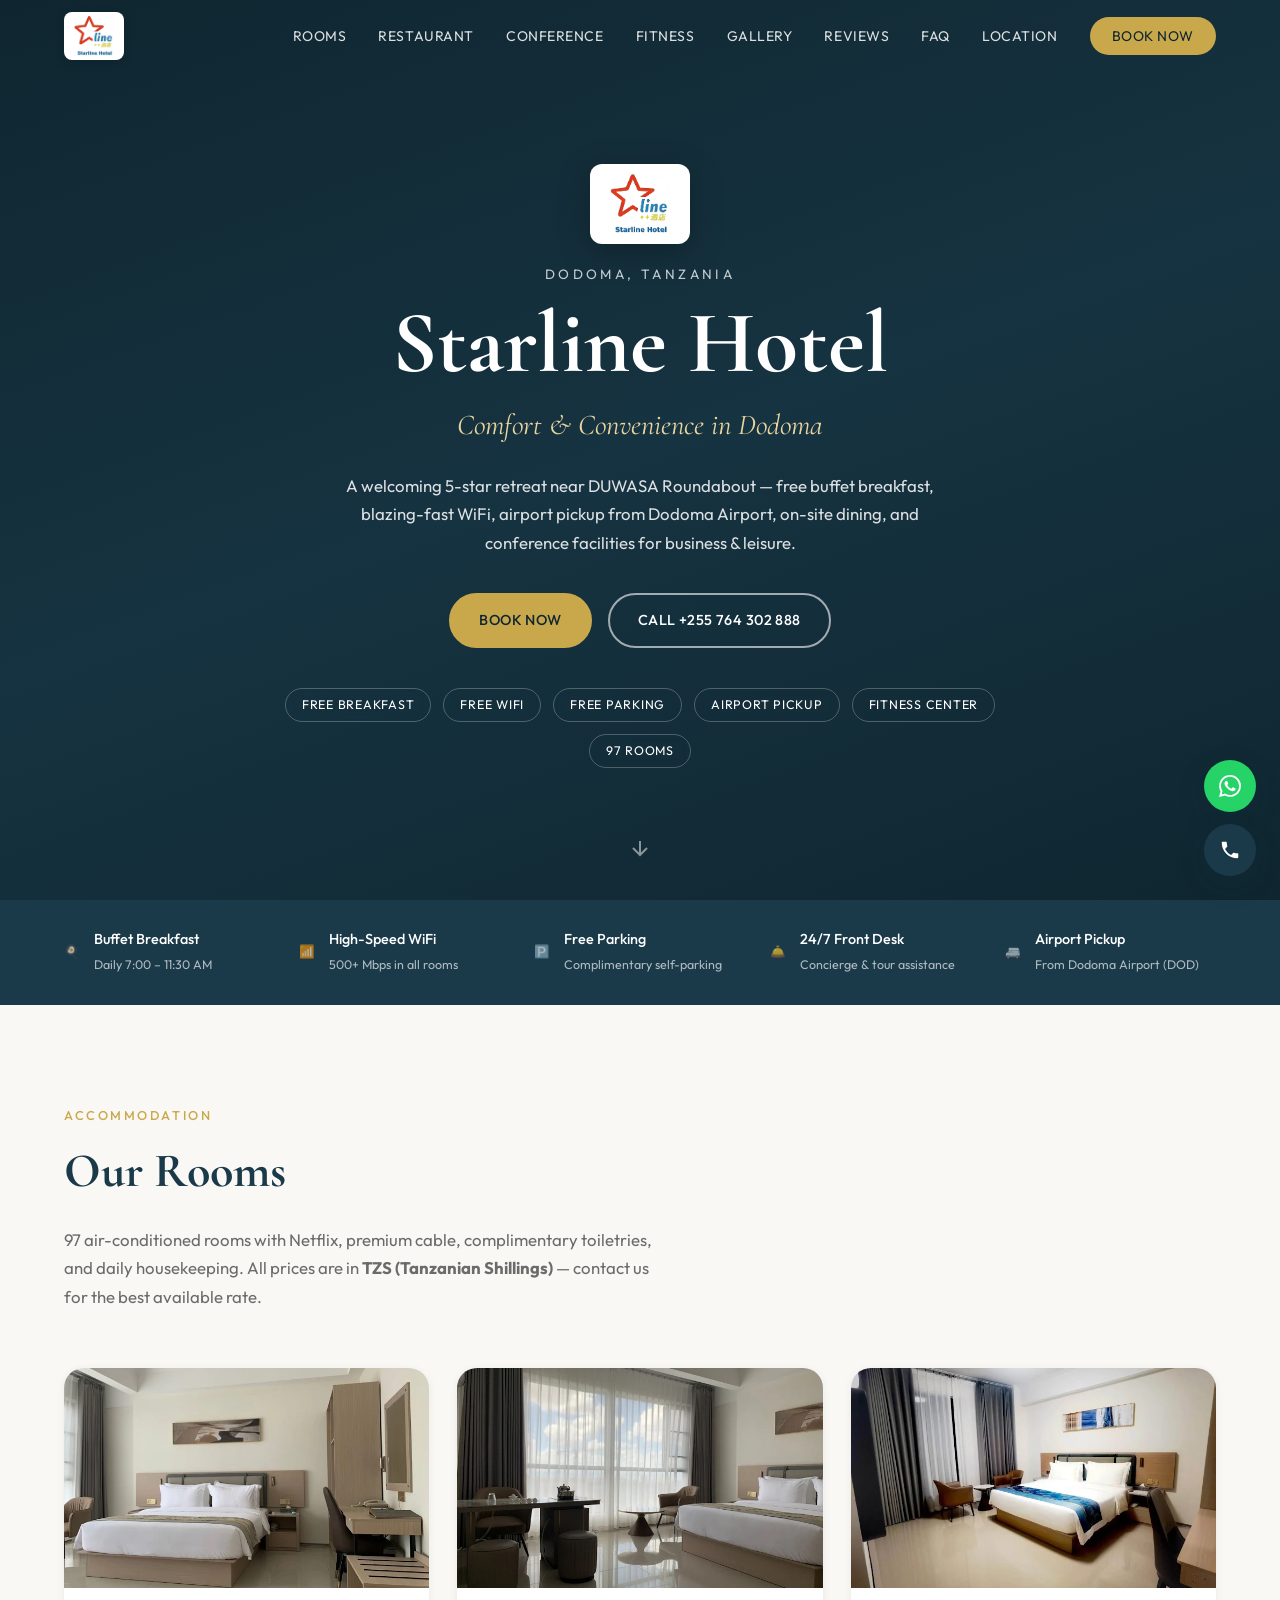
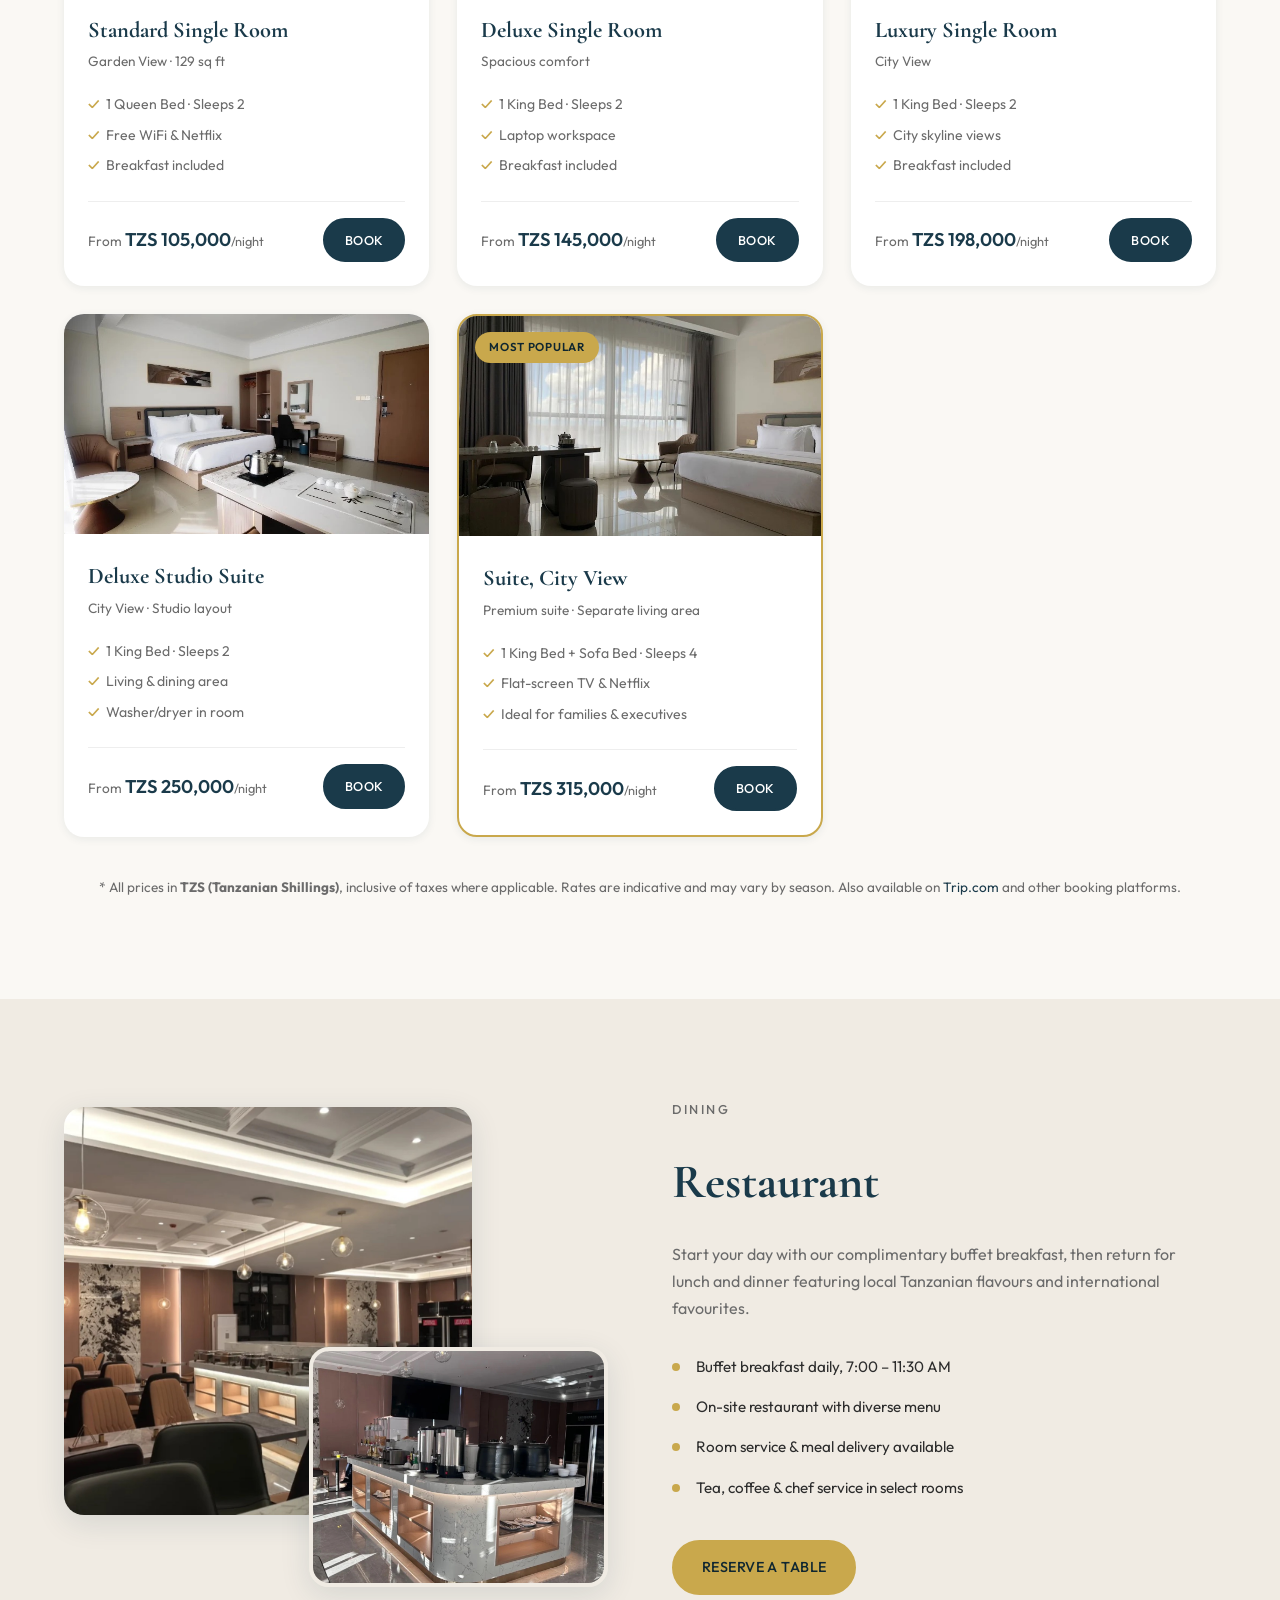
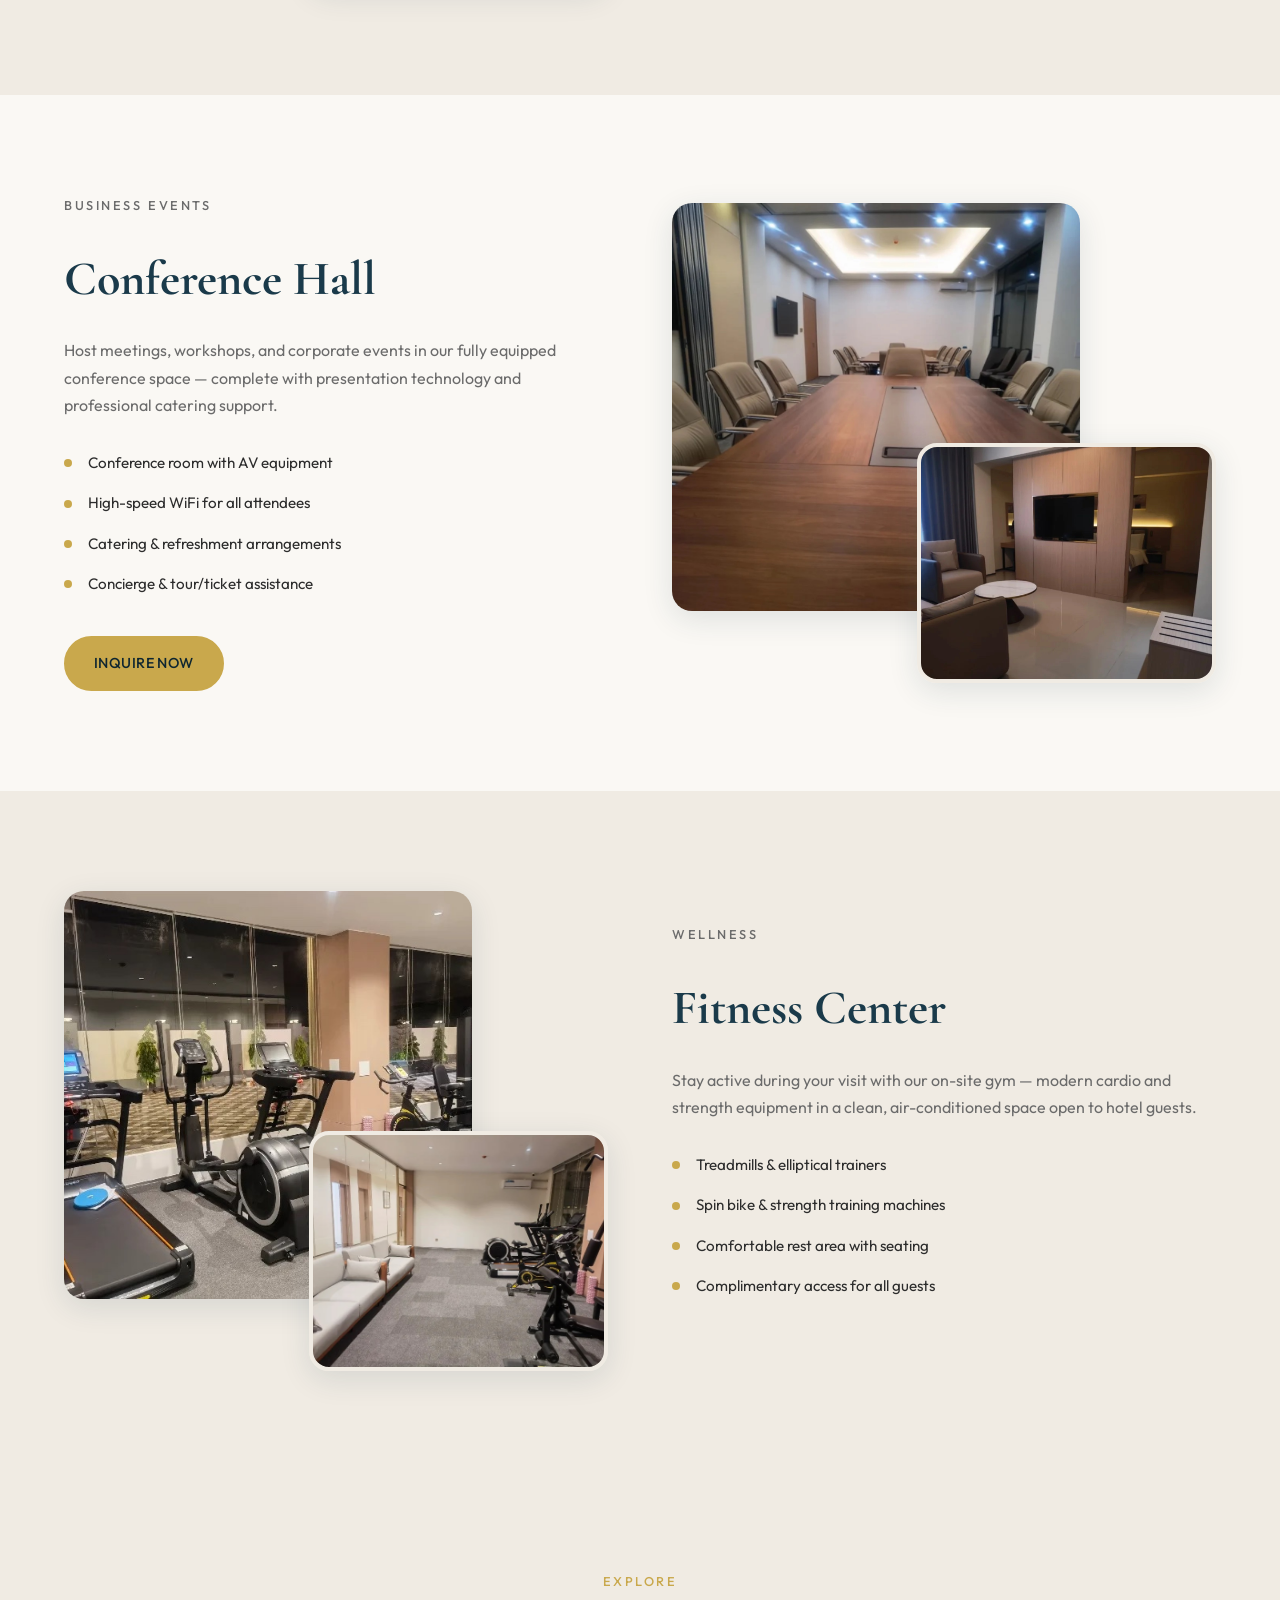
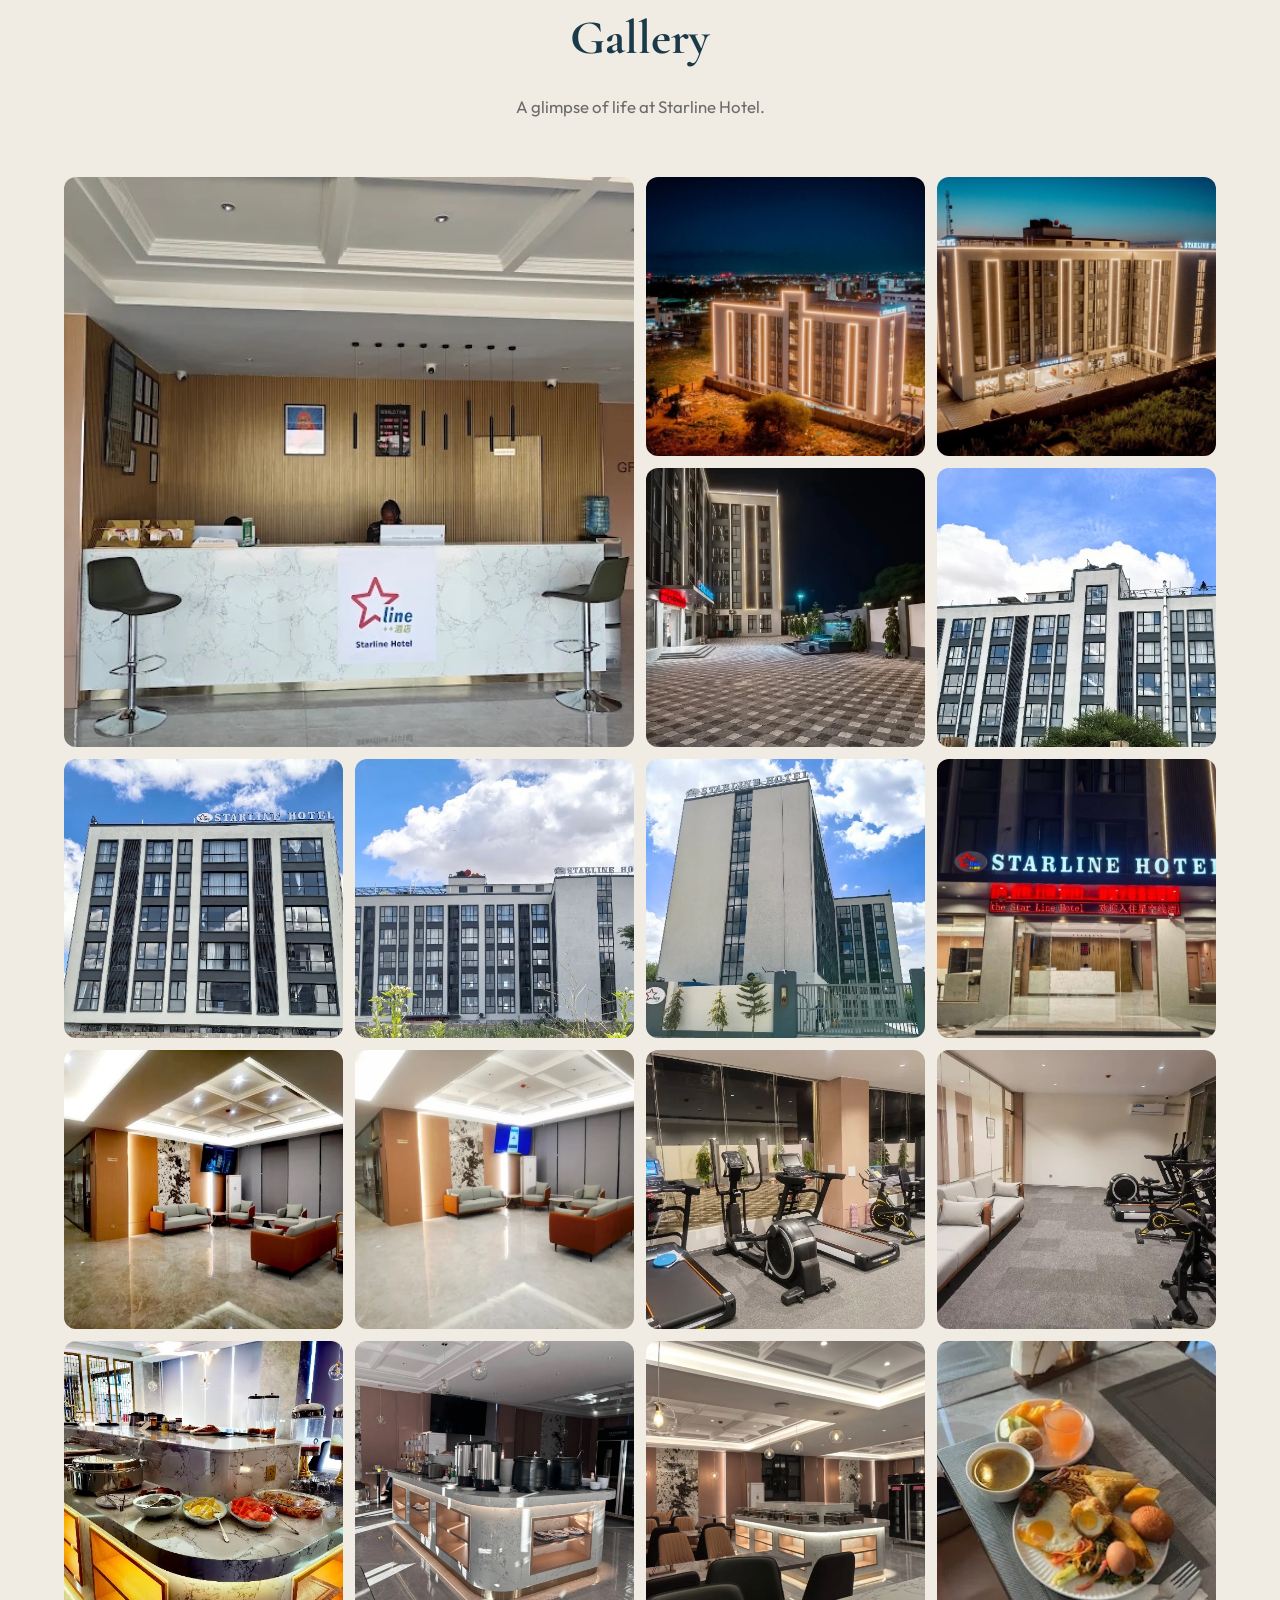
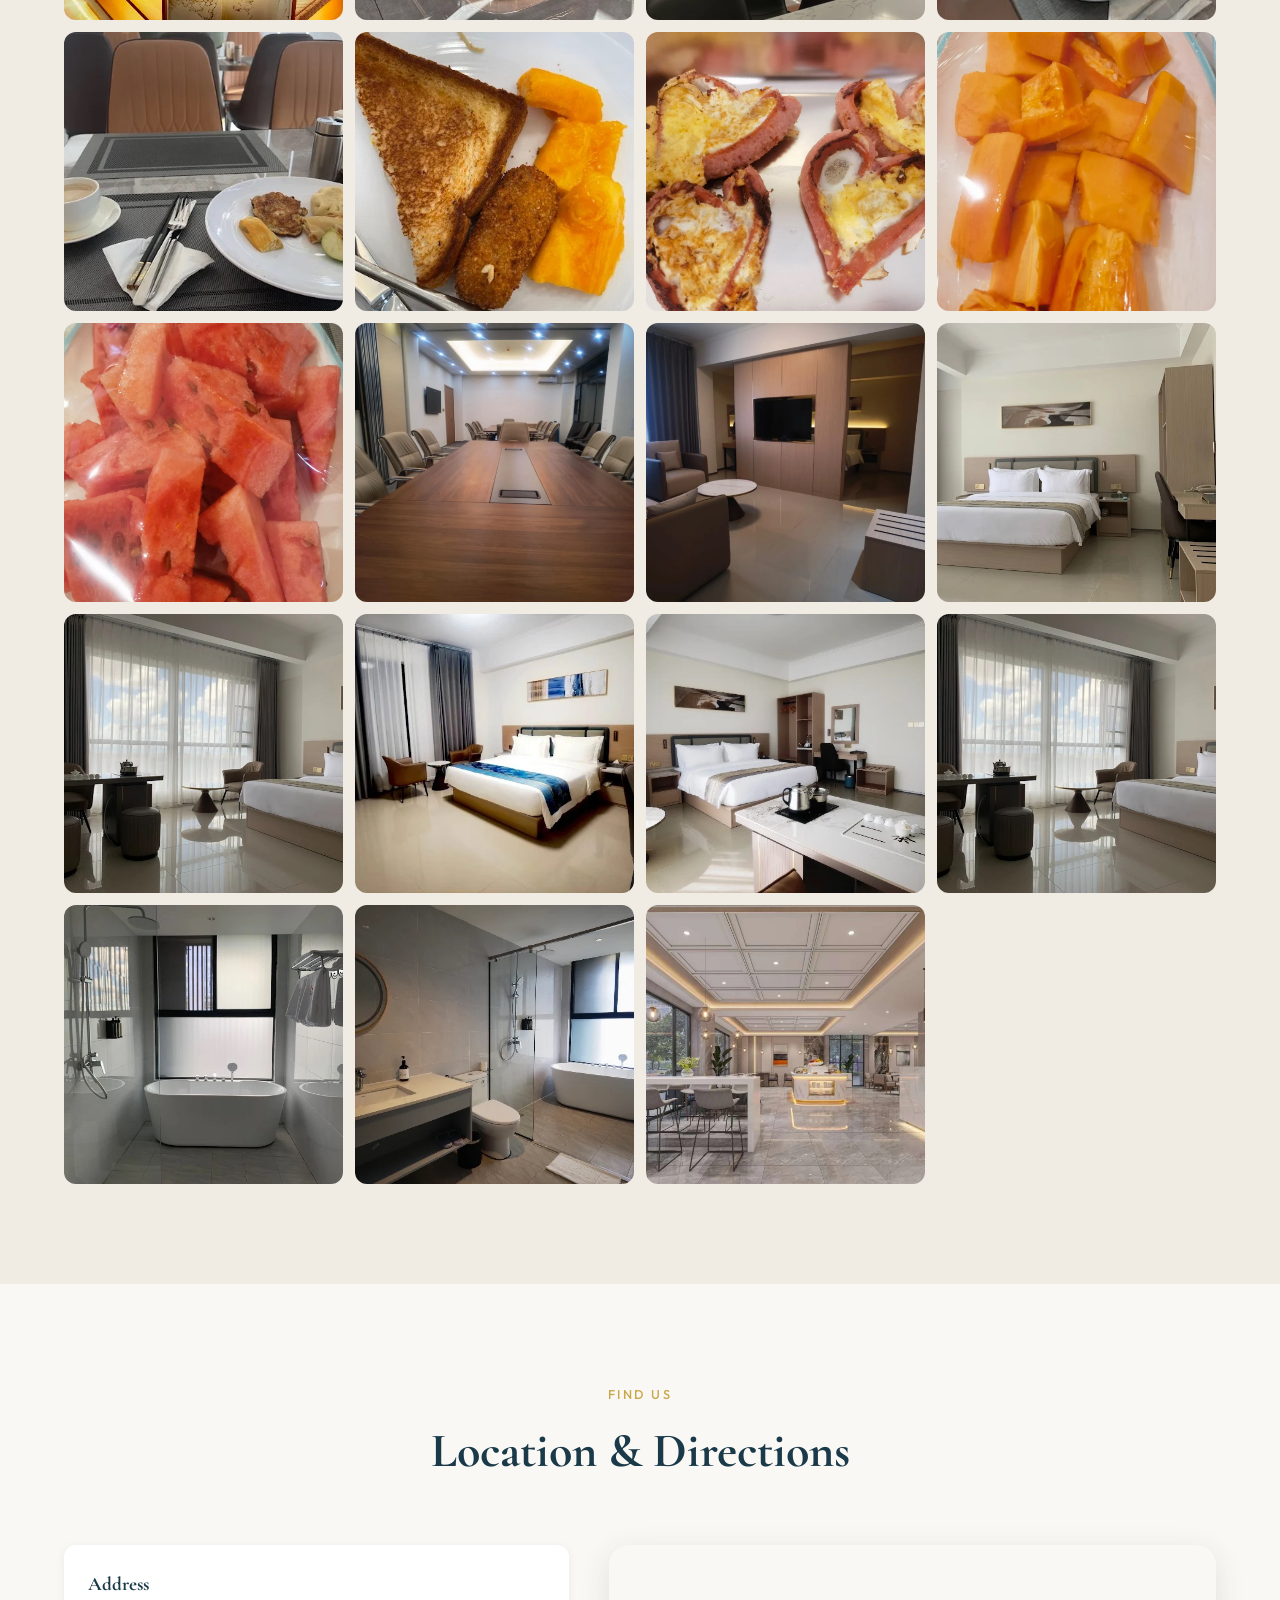
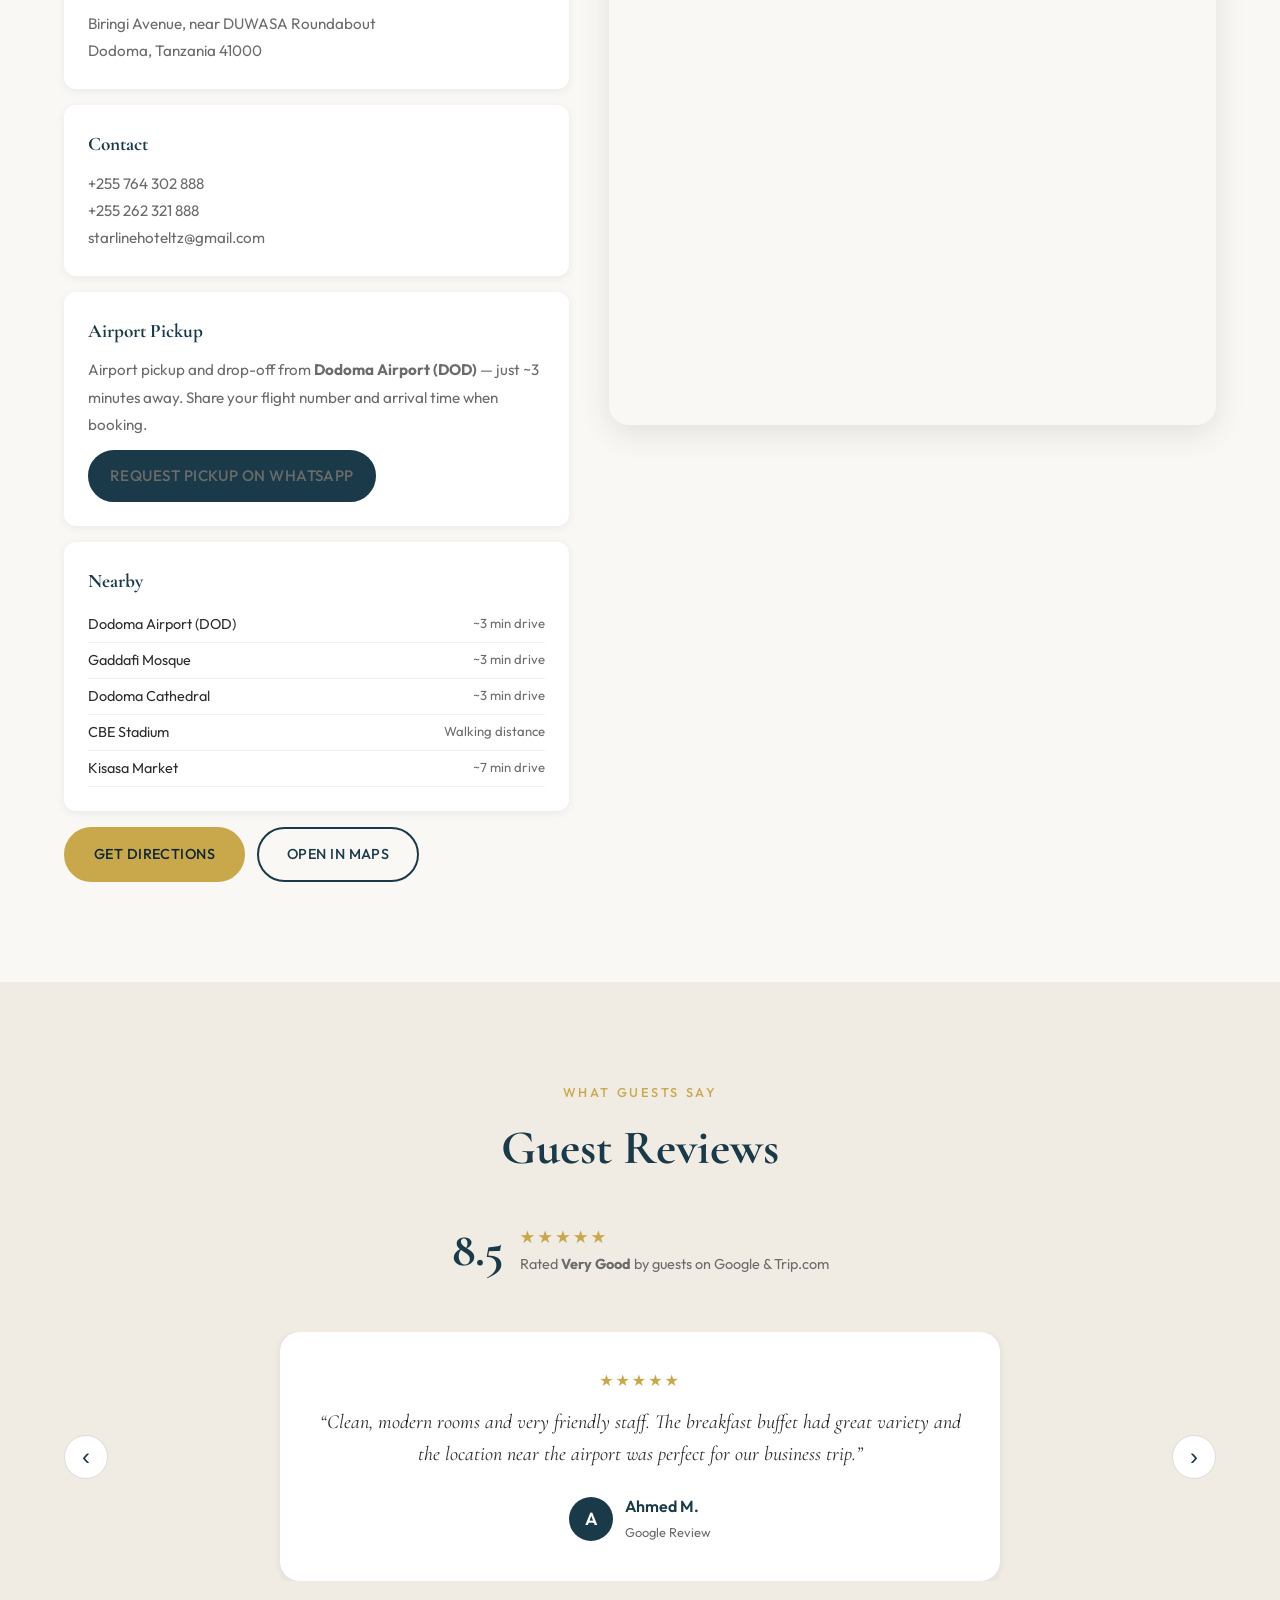
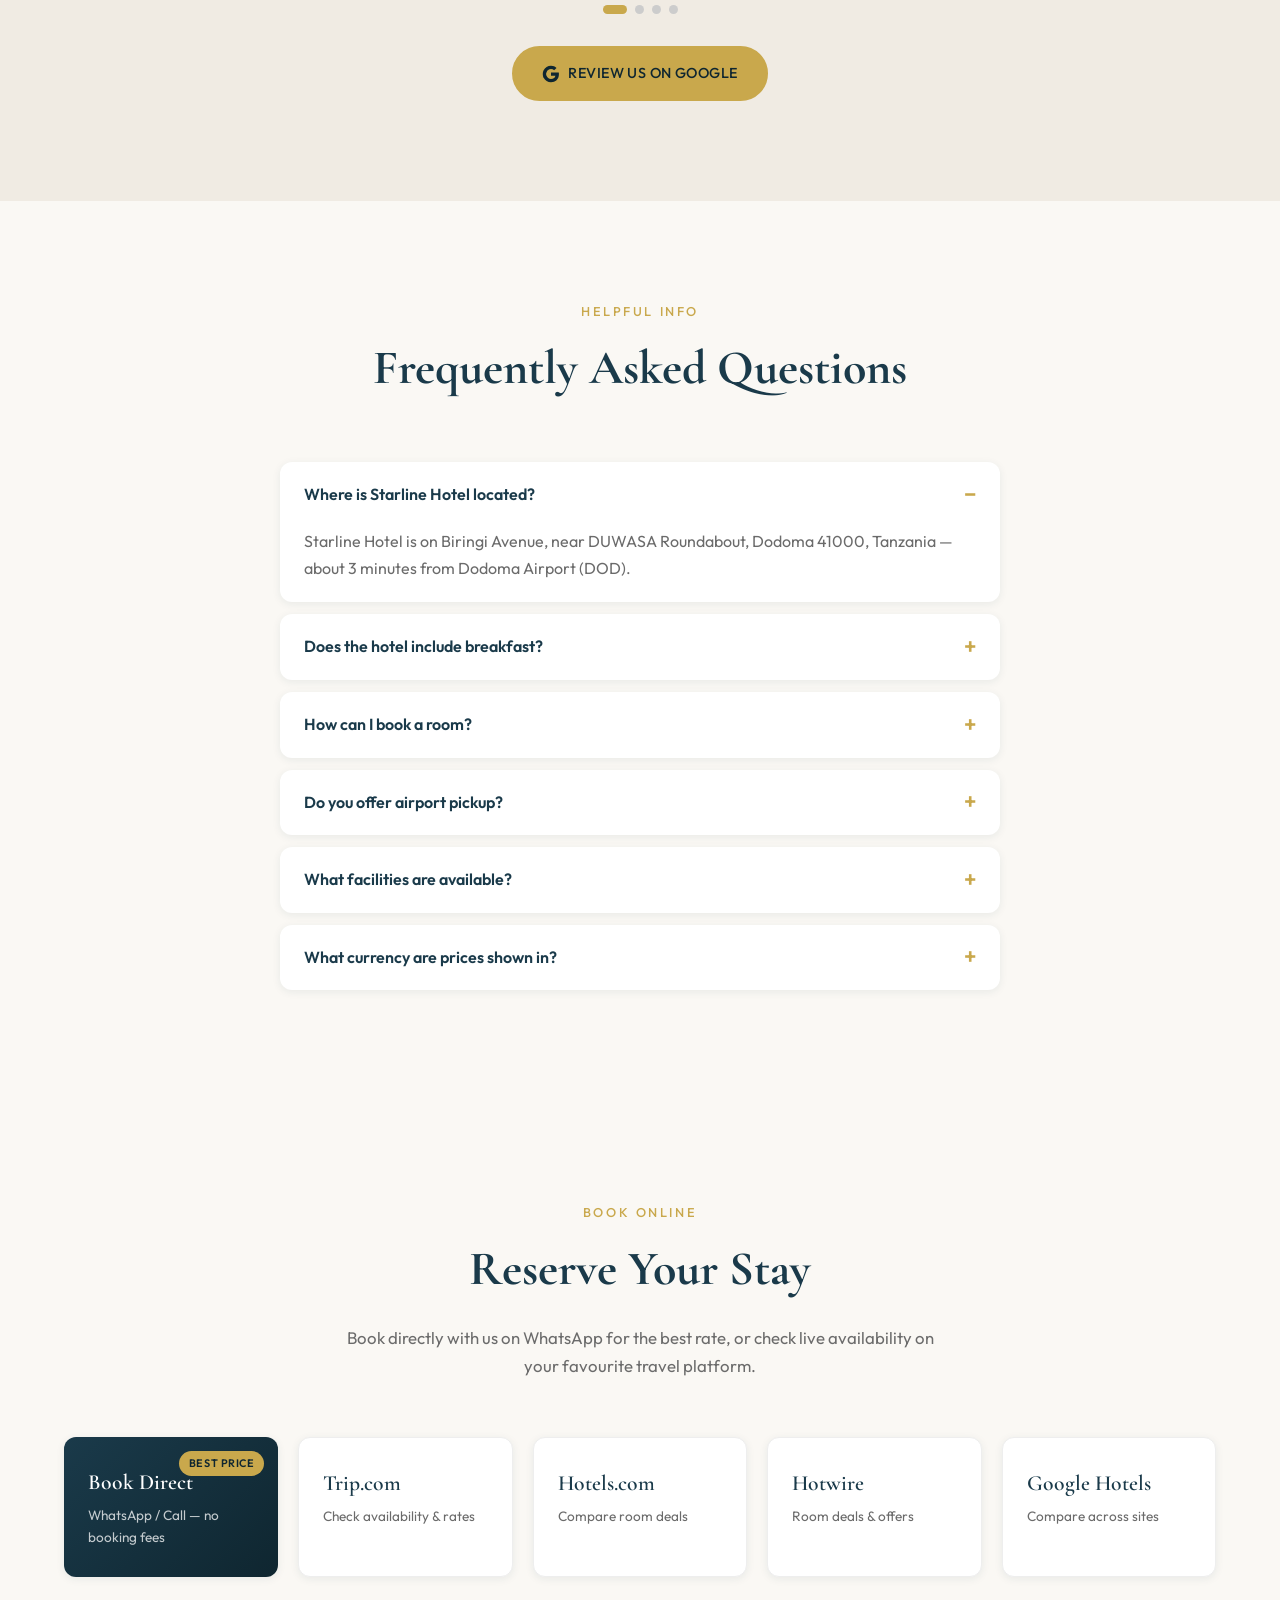
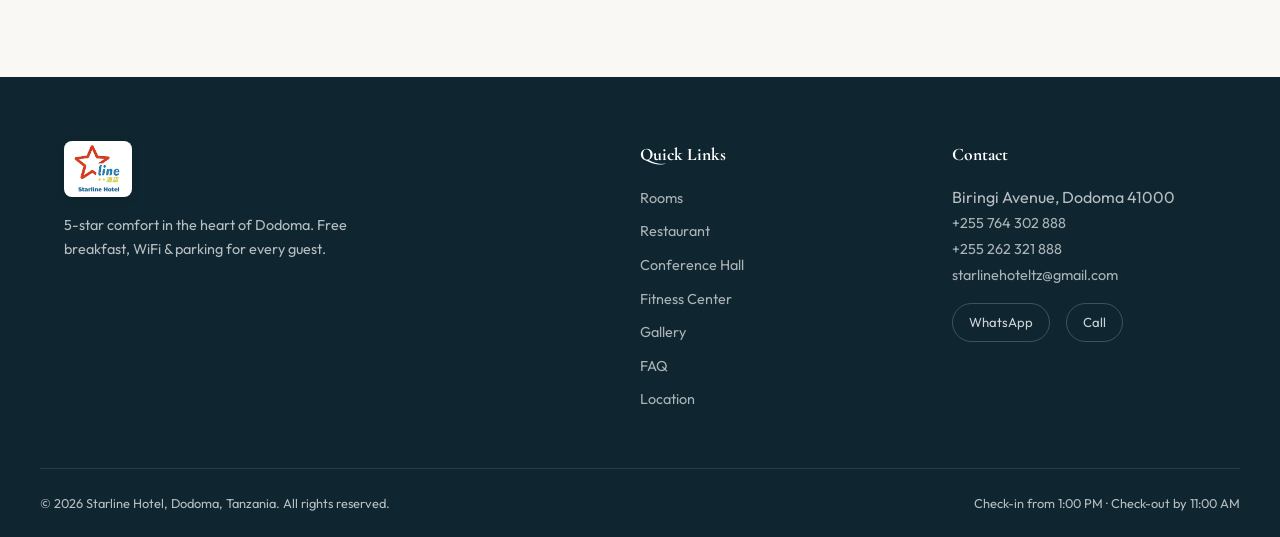
==== commit 91fd0ea9: "Update index.html and related files to reflect new canonical URL and enhanced metadata for SEO, incl" ====
--- a/index.html
+++ b/index.html
@@ -4,15 +4,15 @@
   <meta charset="UTF-8">
   <meta name="viewport" content="width=device-width, initial-scale=1.0">
   <title>Starline Hotel Dodoma | 5-Star Hotel in Tanzania — Book Direct</title>
-  <meta name="description" content="Starline Hotel — 5-star hotel in Dodoma, Tanzania near DUWASA Roundabout & Dodoma Airport. Free breakfast, WiFi & parking. Rooms from TZS 105,000/night. Book on WhatsApp.">
-  <meta name="keywords" content="Starline Hotel, Starline Hotel Dodoma, hotel Dodoma Tanzania, 5 star hotel Dodoma, Dodoma accommodation, hotel near Dodoma airport, conference hall Dodoma, Dodoma restaurant hotel">
+  <meta name="description" content="Starline Hotel — 5-star hotel in Dodoma, Tanzania near DUWASA Roundabout & Dodoma Airport. Free breakfast, WiFi & parking. Airport pickup available. Rooms from TZS 105,000/night. Book on WhatsApp.">
+  <meta name="keywords" content="Starline Hotel, Starline Hotel Dodoma, hotel Dodoma Tanzania, 5 star hotel Dodoma, Dodoma accommodation, hotel near Dodoma airport, airport pickup Dodoma, airport shuttle Dodoma, conference hall Dodoma, Dodoma restaurant hotel">
   <meta name="author" content="Starline Hotel">
   <meta name="robots" content="index, follow, max-image-preview:large">
   <meta name="geo.region" content="TZ-03">
   <meta name="geo.placename" content="Dodoma">
   <meta name="geo.position" content="-6.1725;35.7397">
   <meta name="ICBM" content="-6.1725, 35.7397">
-  <link rel="canonical" href="https://starline-hotel.starlinehoteltz.workers.dev/">
+  <link rel="canonical" href="https://www.starlinehotel.workers.dev/">
   <link rel="icon" href="images/logo.png" type="image/png">
   <link rel="apple-touch-icon" href="images/logo.png">
   <meta name="theme-color" content="#1a3a4a">
@@ -20,10 +20,10 @@
   <!-- Open Graph -->
   <meta property="og:site_name" content="Starline Hotel">
   <meta property="og:title" content="Starline Hotel Dodoma | 5-Star Hotel in Tanzania">
-  <meta property="og:description" content="5-star hotel in Dodoma with free breakfast, high-speed WiFi, restaurant, gym & conference facilities. Rooms from TZS 105,000/night.">
+  <meta property="og:description" content="5-star hotel in Dodoma with free breakfast, WiFi, airport pickup, restaurant, gym & conference facilities. Rooms from TZS 105,000/night.">
   <meta property="og:type" content="website">
-  <meta property="og:url" content="https://starline-hotel.starlinehoteltz.workers.dev/">
-  <meta property="og:image" content="https://starline-hotel.starlinehoteltz.workers.dev/images/exterior-day-2.jpg">
+  <meta property="og:url" content="https://www.starlinehotel.workers.dev/">
+  <meta property="og:image" content="https://www.starlinehotel.workers.dev/images/exterior-day-2.jpg">
   <meta property="og:image:width" content="1200">
   <meta property="og:image:height" content="630">
   <meta property="og:image:alt" content="Starline Hotel Dodoma — building exterior with rooftop signage">
@@ -32,8 +32,8 @@
   <!-- Twitter Card -->
   <meta name="twitter:card" content="summary_large_image">
   <meta name="twitter:title" content="Starline Hotel Dodoma | 5-Star Hotel in Tanzania">
-  <meta name="twitter:description" content="Free breakfast, WiFi & parking. Near Dodoma Airport. Book direct on WhatsApp.">
-  <meta name="twitter:image" content="https://starline-hotel.starlinehoteltz.workers.dev/images/exterior-day-2.jpg">
+  <meta name="twitter:description" content="Free breakfast, WiFi & parking. Airport pickup from Dodoma Airport. Book direct on WhatsApp.">
+  <meta name="twitter:image" content="https://www.starlinehotel.workers.dev/images/exterior-day-2.jpg">
 
   <link rel="preconnect" href="https://fonts.googleapis.com">
   <link rel="preconnect" href="https://fonts.gstatic.com" crossorigin>
@@ -46,26 +46,26 @@
     "@graph": [
       {
         "@type": "WebSite",
-        "@id": "https://starline-hotel.starlinehoteltz.workers.dev/#website",
-        "url": "https://starline-hotel.starlinehoteltz.workers.dev/",
+        "@id": "https://www.starlinehotel.workers.dev/#website",
+        "url": "https://www.starlinehotel.workers.dev/",
         "name": "Starline Hotel",
         "description": "Official website of Starline Hotel, a 5-star hotel in Dodoma, Tanzania.",
-        "publisher": { "@id": "https://starline-hotel.starlinehoteltz.workers.dev/#hotel" },
+        "publisher": { "@id": "https://www.starlinehotel.workers.dev/#hotel" },
         "inLanguage": "en-TZ"
       },
       {
         "@type": "Hotel",
-        "@id": "https://starline-hotel.starlinehoteltz.workers.dev/#hotel",
+        "@id": "https://www.starlinehotel.workers.dev/#hotel",
         "name": "Starline Hotel",
         "alternateName": "Starline Hotel Dodoma",
         "description": "5-star hotel in Dodoma, Tanzania with 97 rooms, free buffet breakfast, high-speed WiFi, restaurant, fitness center, and conference facilities.",
-        "url": "https://starline-hotel.starlinehoteltz.workers.dev/",
+        "url": "https://www.starlinehotel.workers.dev/",
         "image": [
-          "https://starline-hotel.starlinehoteltz.workers.dev/images/exterior-day-2.jpg",
-          "https://starline-hotel.starlinehoteltz.workers.dev/images/entrance.jpg",
-          "https://starline-hotel.starlinehoteltz.workers.dev/images/reception.jpg"
+          "https://www.starlinehotel.workers.dev/images/exterior-day-2.jpg",
+          "https://www.starlinehotel.workers.dev/images/entrance.jpg",
+          "https://www.starlinehotel.workers.dev/images/reception.jpg"
         ],
-        "logo": "https://starline-hotel.starlinehoteltz.workers.dev/images/logo.png",
+        "logo": "https://www.starlinehotel.workers.dev/images/logo.png",
         "telephone": ["+255-764-302-888", "+255-26-232-1888"],
         "email": "starlinehoteltz@gmail.com",
         "priceRange": "TZS 105,000 – 315,000",
@@ -106,7 +106,8 @@
           { "@type": "LocationFeatureSpecification", "name": "Restaurant", "value": true },
           { "@type": "LocationFeatureSpecification", "name": "Fitness Center", "value": true },
           { "@type": "LocationFeatureSpecification", "name": "Conference Hall", "value": true },
-          { "@type": "LocationFeatureSpecification", "name": "Air Conditioning", "value": true }
+          { "@type": "LocationFeatureSpecification", "name": "Air Conditioning", "value": true },
+          { "@type": "LocationFeatureSpecification", "name": "Airport Shuttle", "value": true }
         ],
         "makesOffer": [
           {
@@ -178,7 +179,15 @@
             "name": "What facilities does Starline Hotel offer?",
             "acceptedAnswer": {
               "@type": "Answer",
-              "text": "Starline Hotel offers 97 air-conditioned rooms, a restaurant with buffet breakfast, fitness center, conference hall, free WiFi, and complimentary self-parking."
+              "text": "Starline Hotel offers 97 air-conditioned rooms, a restaurant with buffet breakfast, fitness center, conference hall, free WiFi, complimentary self-parking, and airport pickup service from Dodoma Airport (DOD)."
+            }
+          },
+          {
+            "@type": "Question",
+            "name": "Does Starline Hotel offer airport pickup?",
+            "acceptedAnswer": {
+              "@type": "Answer",
+              "text": "Yes. Starline Hotel provides airport pickup and drop-off from Dodoma Airport (DOD), about 3 minutes away. Contact us via WhatsApp at +255 764 302 888 with your flight details to arrange pickup in advance."
             }
           }
         ]
@@ -233,7 +242,7 @@
       <p class="hero-eyebrow">Dodoma, Tanzania</p>
       <h1 class="hero-title">Starline Hotel</h1>
       <p class="hero-tagline">Comfort &amp; Convenience in Dodoma</p>
-      <p class="hero-desc">A welcoming 5-star retreat near DUWASA Roundabout — free buffet breakfast, blazing-fast WiFi, on-site dining, and conference facilities for business &amp; leisure.</p>
+      <p class="hero-desc">A welcoming 5-star retreat near DUWASA Roundabout — free buffet breakfast, blazing-fast WiFi, airport pickup from Dodoma Airport, on-site dining, and conference facilities for business &amp; leisure.</p>
       <div class="hero-actions">
         <a href="https://wa.me/255764302888?text=Hello%2C%20I%20would%20like%20to%20book%20a%20room%20at%20Starline%20Hotel." class="btn btn-primary" target="_blank" rel="noopener">Book Now</a>
         <a href="tel:+255764302888" class="btn btn-outline">Call +255 764 302 888</a>
@@ -242,6 +251,7 @@
         <span class="badge">Free Breakfast</span>
         <span class="badge">Free WiFi</span>
         <span class="badge">Free Parking</span>
+        <span class="badge">Airport Pickup</span>
         <span class="badge">Fitness Center</span>
         <span class="badge">97 Rooms</span>
       </div>
@@ -280,6 +290,13 @@
         <div>
           <strong>24/7 Front Desk</strong>
           <span>Concierge &amp; tour assistance</span>
+        </div>
+      </div>
+      <div class="amenity">
+        <span class="amenity-icon">🚐</span>
+        <div>
+          <strong>Airport Pickup</strong>
+          <span>From Dodoma Airport (DOD)</span>
         </div>
       </div>
     </div>
@@ -495,6 +512,13 @@
             </p>
           </div>
           <div class="location-card">
+            <h3>Airport Pickup</h3>
+            <p>Airport pickup and drop-off from <strong>Dodoma Airport (DOD)</strong> — just ~3 minutes away. Share your flight number and arrival time when booking.</p>
+            <p style="margin-top: 12px;">
+              <a href="https://wa.me/255764302888?text=Hello%2C%20I%20would%20like%20to%20arrange%20airport%20pickup%20at%20Starline%20Hotel.%20My%20flight%20details%3A" class="btn btn-primary btn-sm" target="_blank" rel="noopener">Request Pickup on WhatsApp</a>
+            </p>
+          </div>
+          <div class="location-card">
             <h3>Nearby</h3>
             <ul class="nearby-list">
               <li><span>Dodoma Airport (DOD)</span><span>~3 min drive</span></li>
@@ -580,8 +604,12 @@
           <p>Book direct via <a href="https://wa.me/255764302888">WhatsApp</a>, call <a href="tel:+255764302888">+255 764 302 888</a>, or email <a href="mailto:starlinehoteltz@gmail.com">starlinehoteltz@gmail.com</a>. Online booking is also available on Trip.com and other platforms.</p>
         </details>
         <details class="faq-item">
+          <summary>Do you offer airport pickup?</summary>
+          <p>Yes. We provide airport pickup and drop-off from Dodoma Airport (DOD), about 3 minutes from the hotel. Message us on <a href="https://wa.me/255764302888?text=Hello%2C%20I%20would%20like%20to%20arrange%20airport%20pickup%20at%20Starline%20Hotel.">WhatsApp</a> with your flight details to arrange pickup in advance.</p>
+        </details>
+        <details class="faq-item">
           <summary>What facilities are available?</summary>
-          <p>97 air-conditioned rooms, restaurant, fitness center, conference hall, free high-speed WiFi, and complimentary self-parking.</p>
+          <p>97 air-conditioned rooms, restaurant, fitness center, conference hall, free high-speed WiFi, complimentary self-parking, and airport pickup service.</p>
         </details>
         <details class="faq-item">
           <summary>What currency are prices shown in?</summary>
--- a/css/styles.css
+++ b/css/styles.css
@@ -421,7 +421,7 @@
 
 .amenities-grid {
   display: grid;
-  grid-template-columns: repeat(4, 1fr);
+  grid-template-columns: repeat(auto-fit, minmax(200px, 1fr));
   gap: 24px;
 }
 
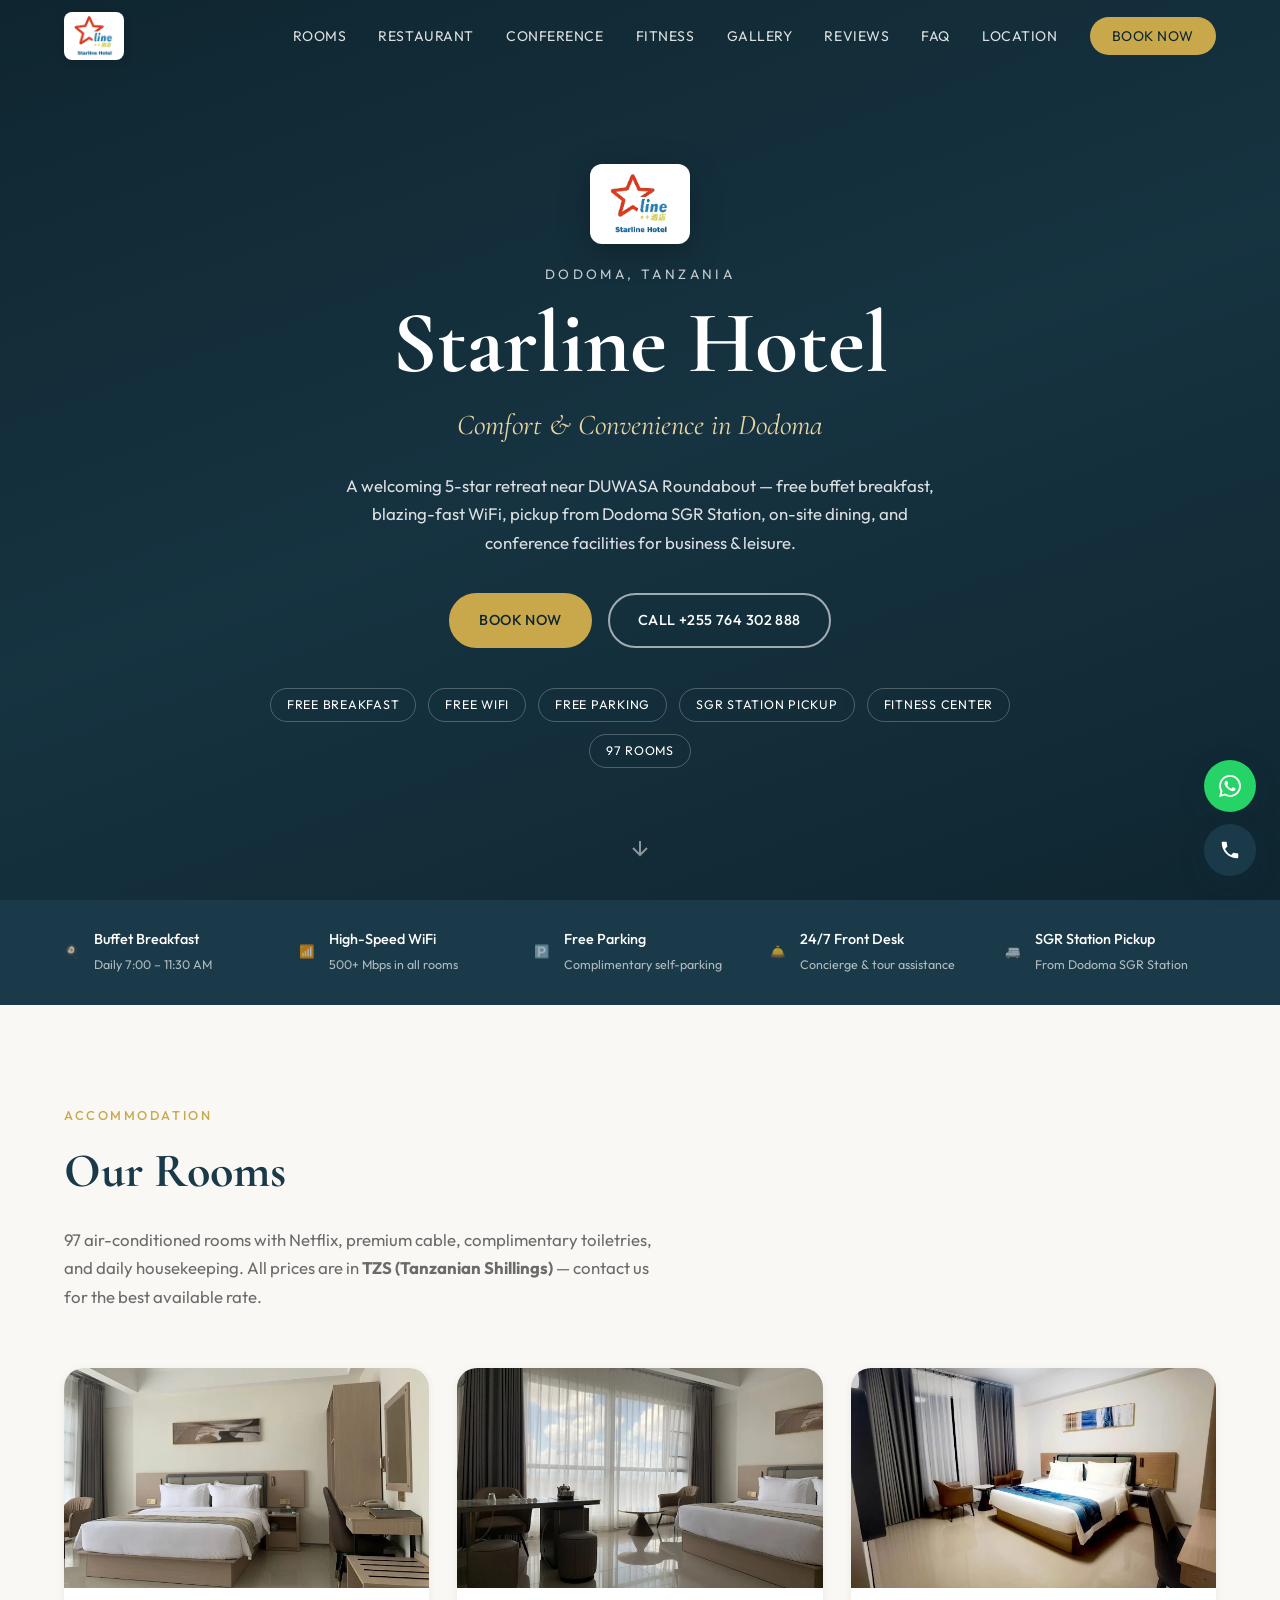
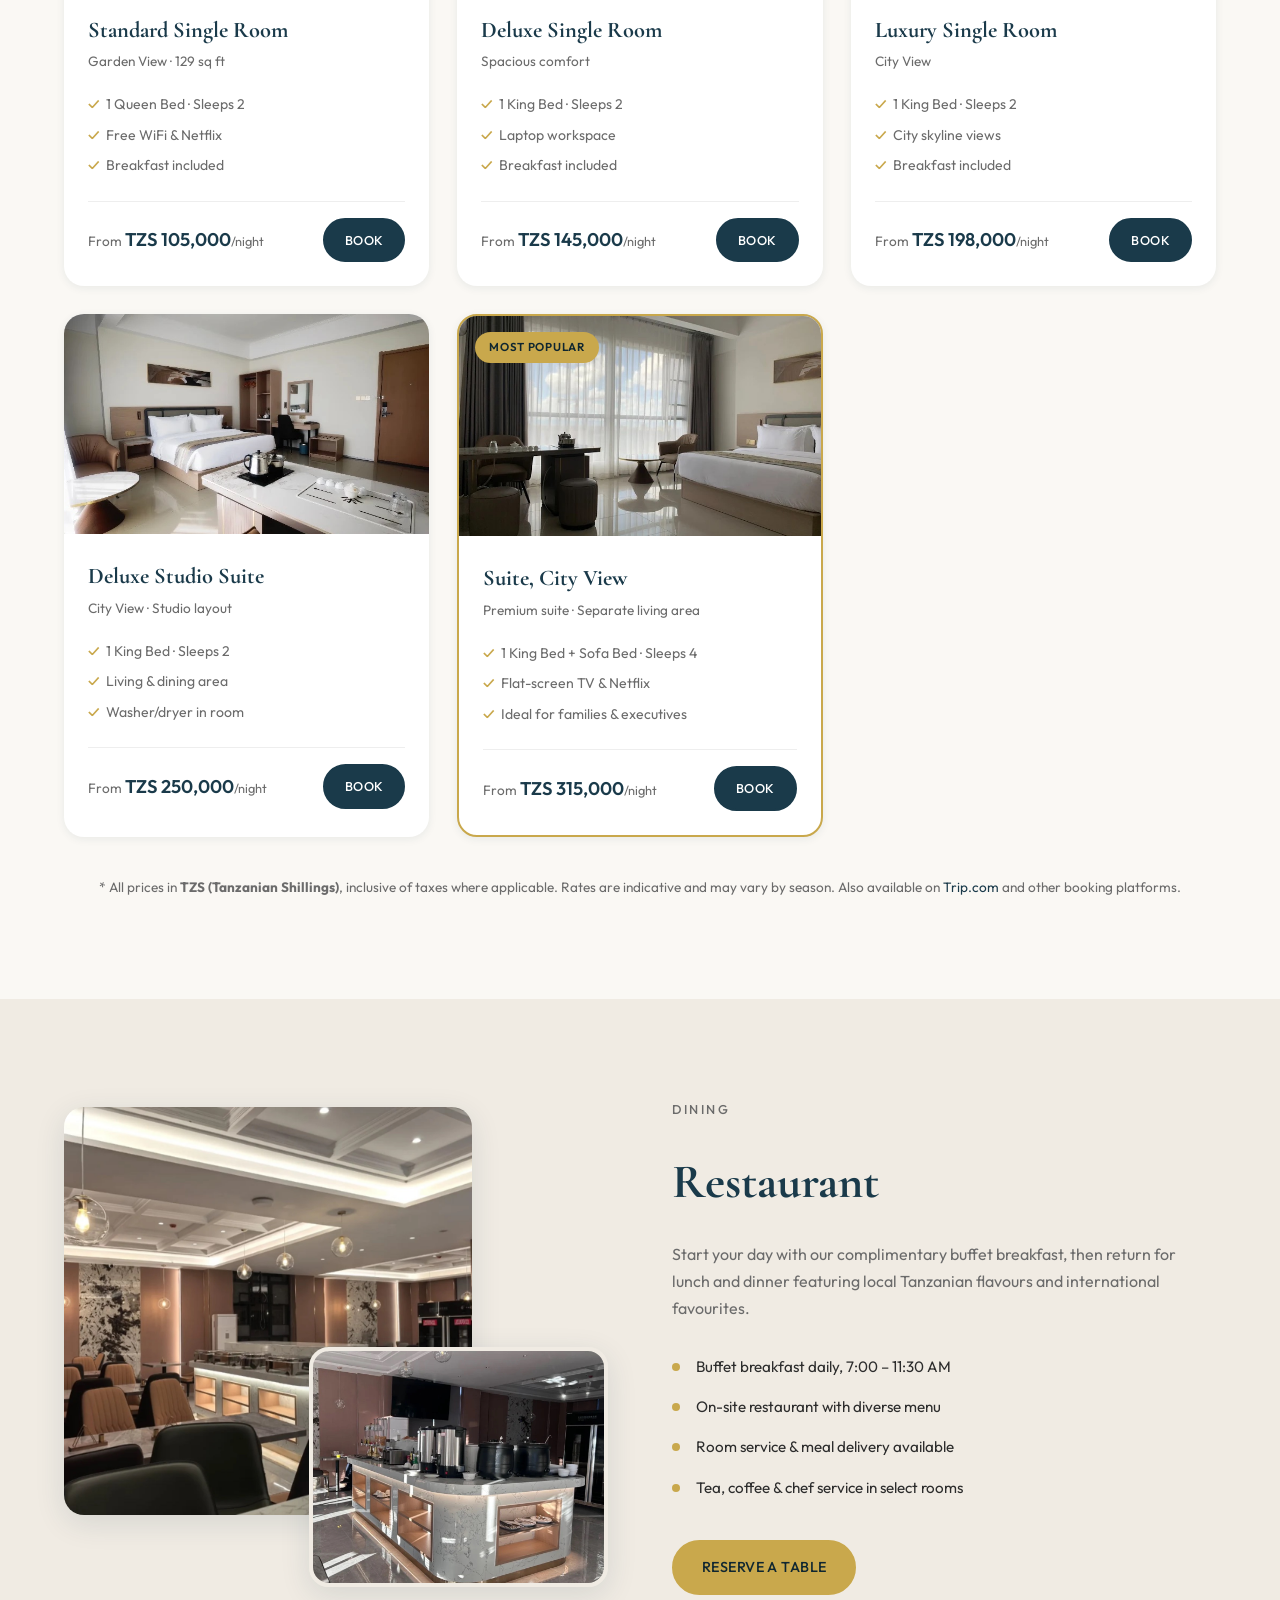
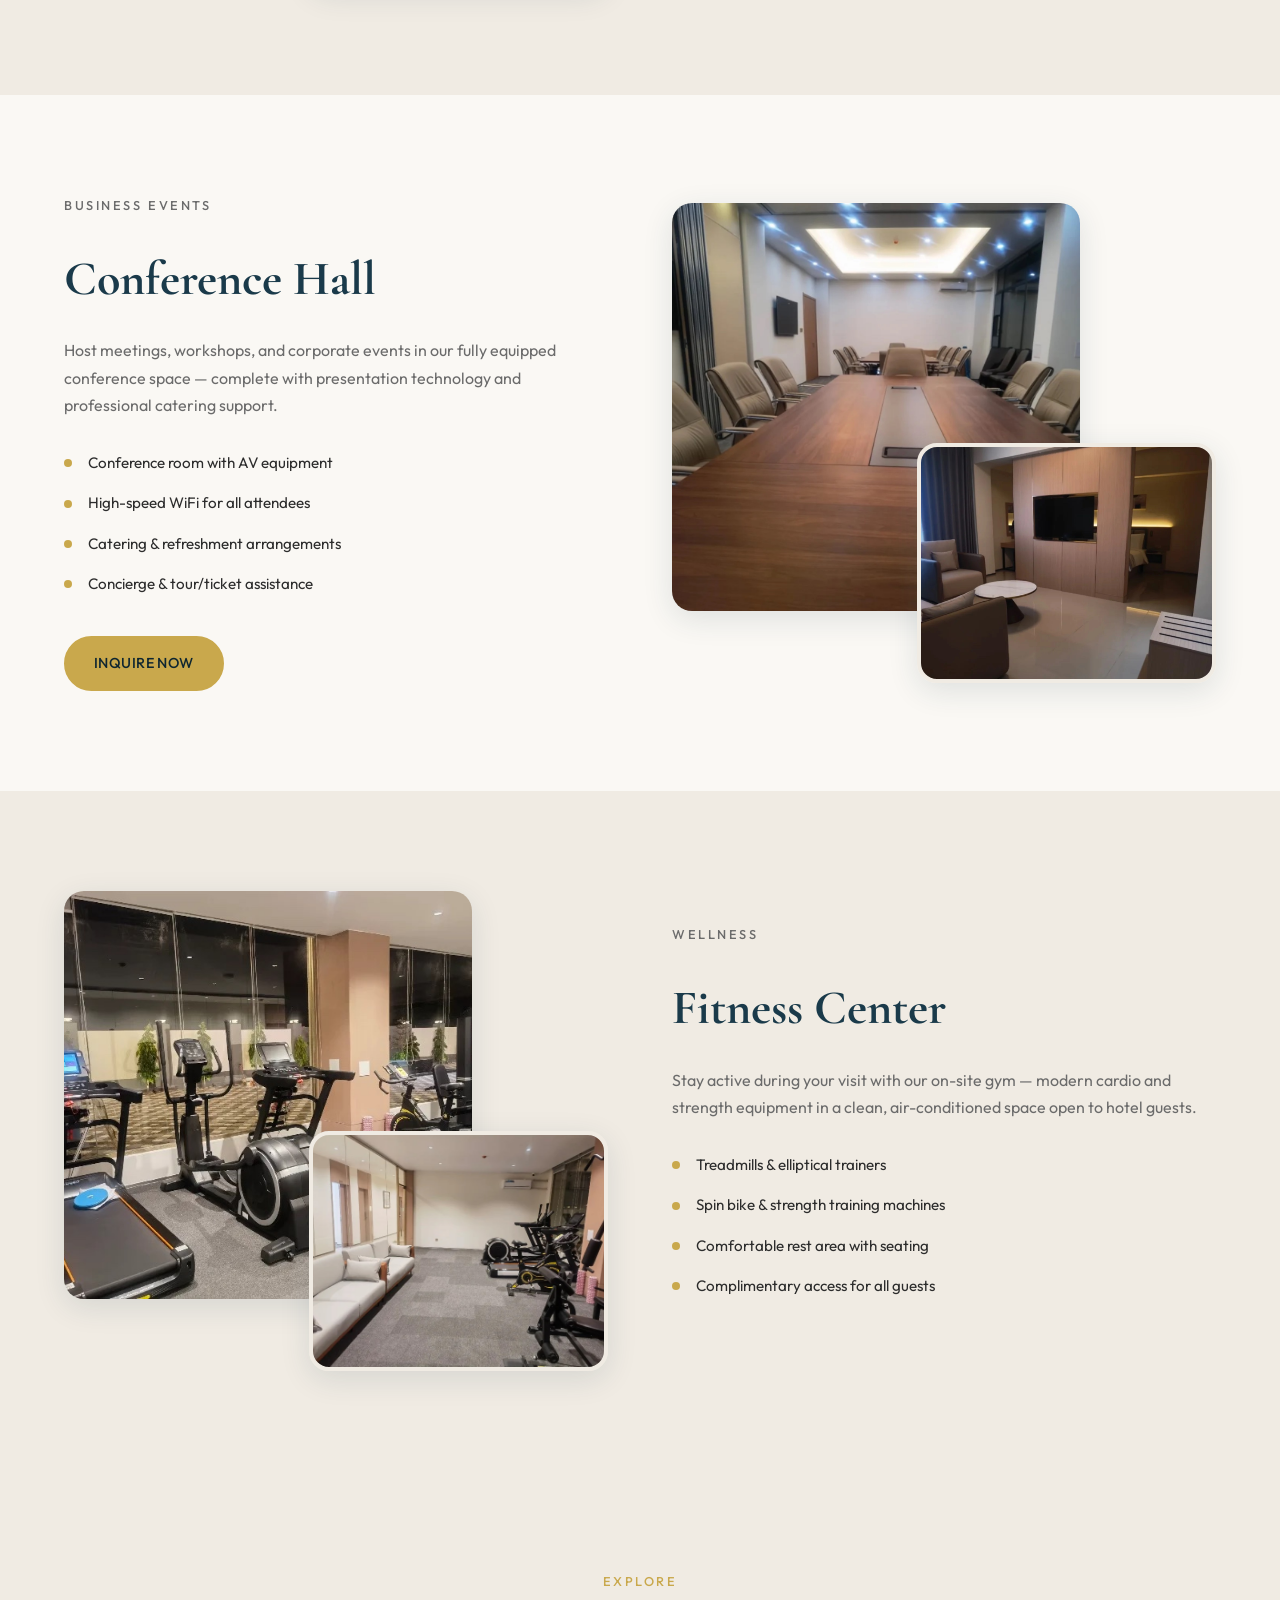
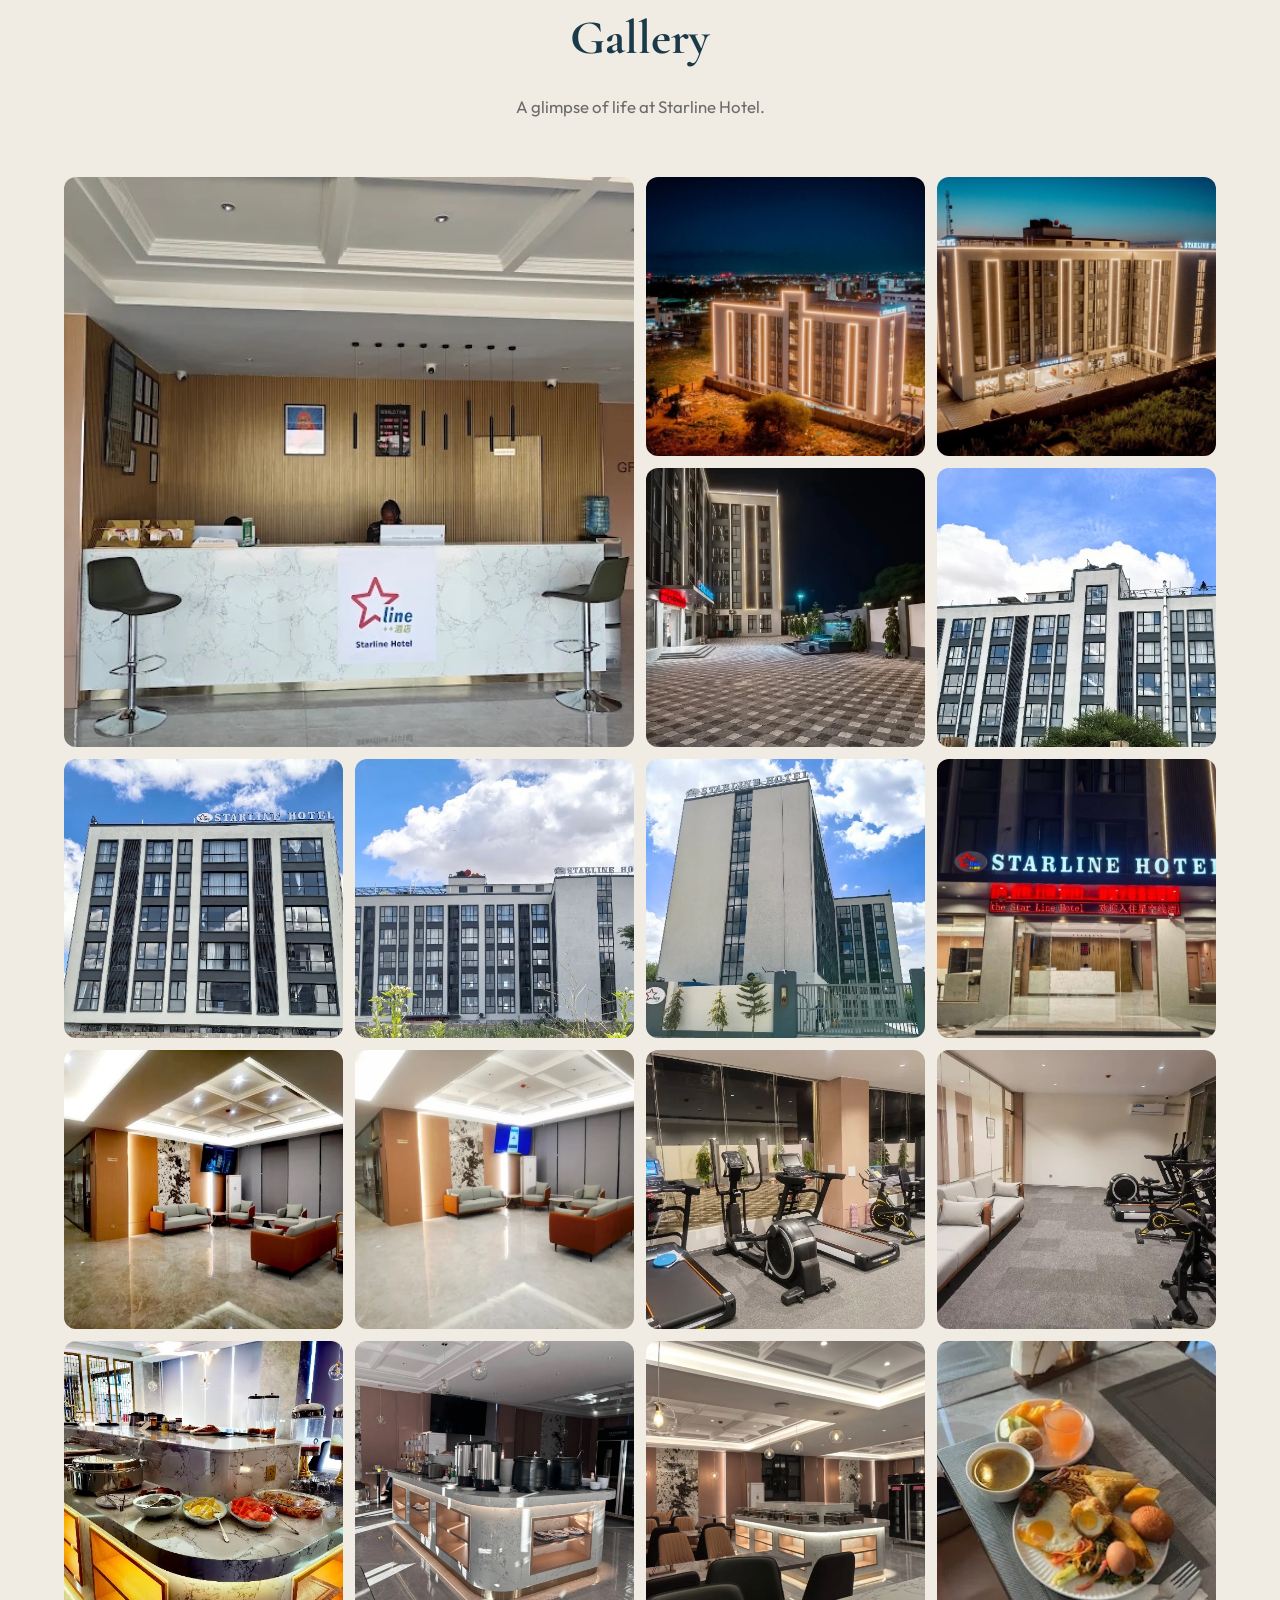
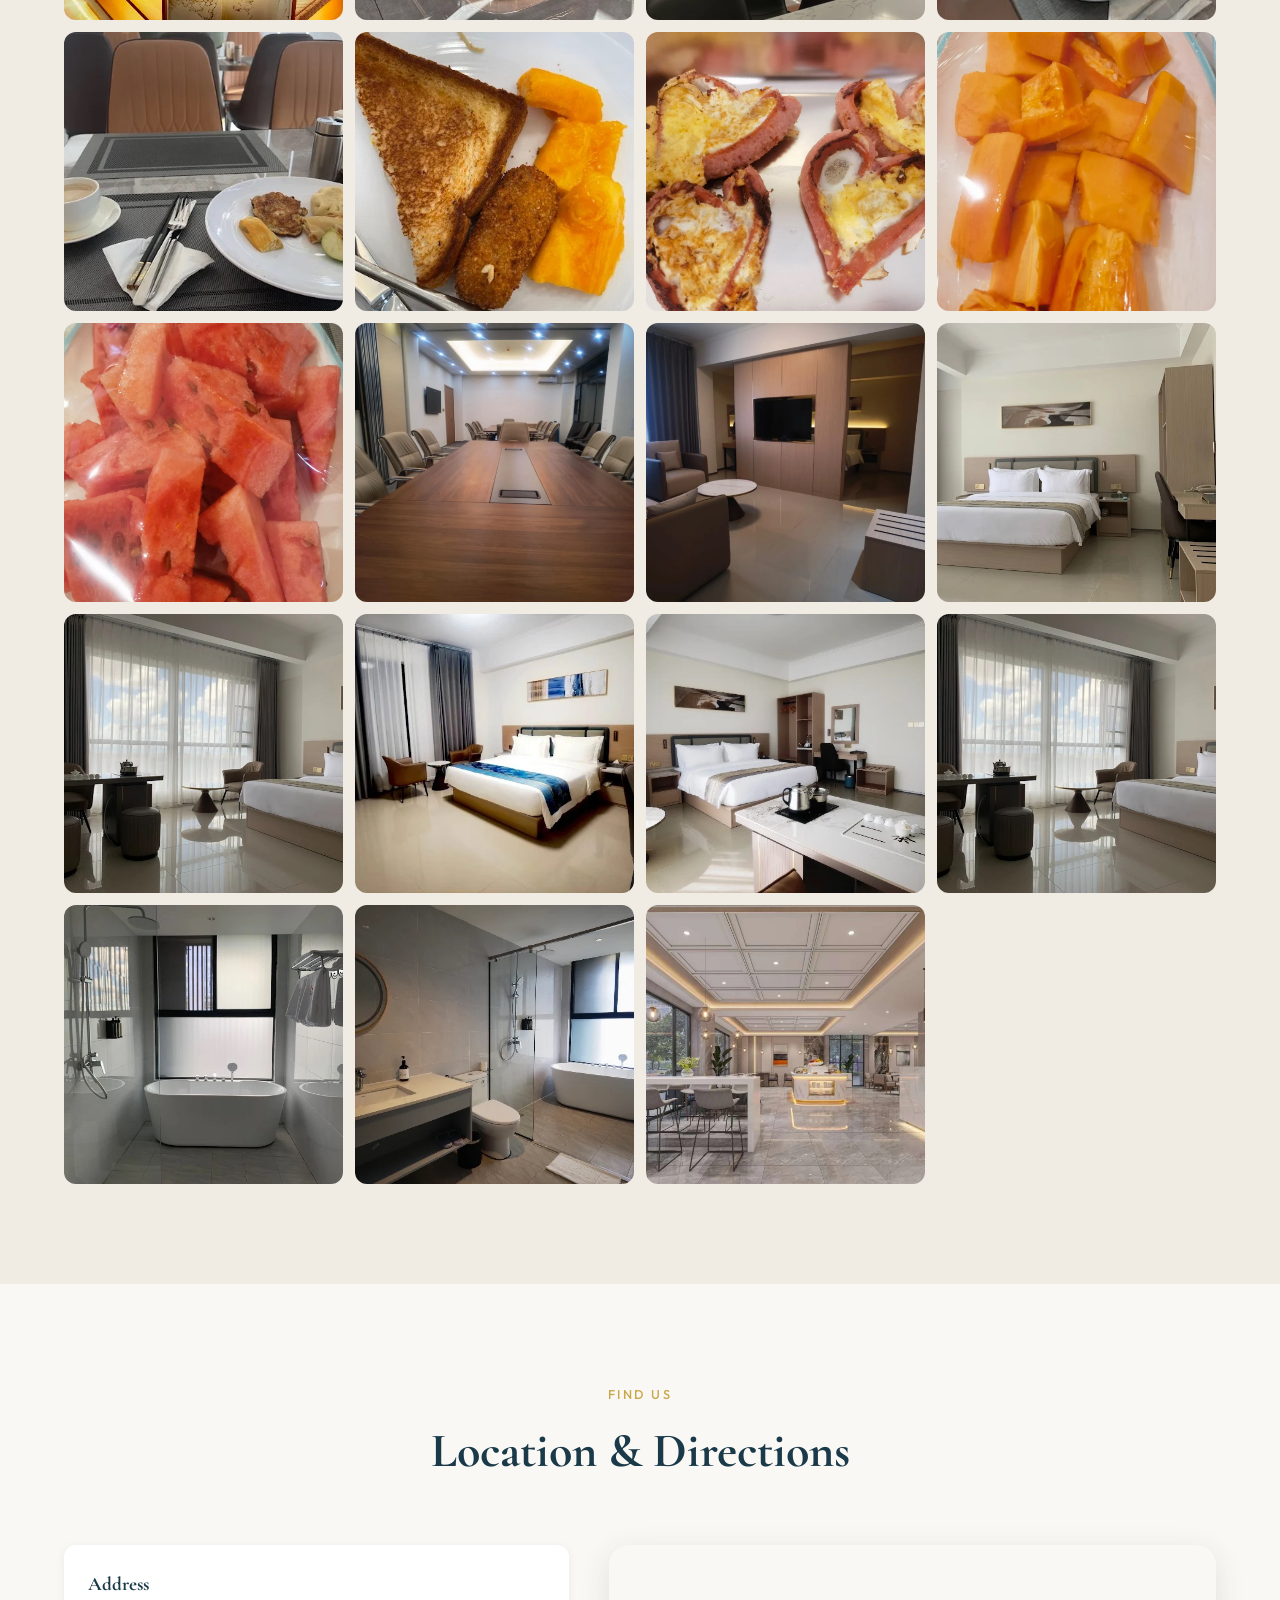
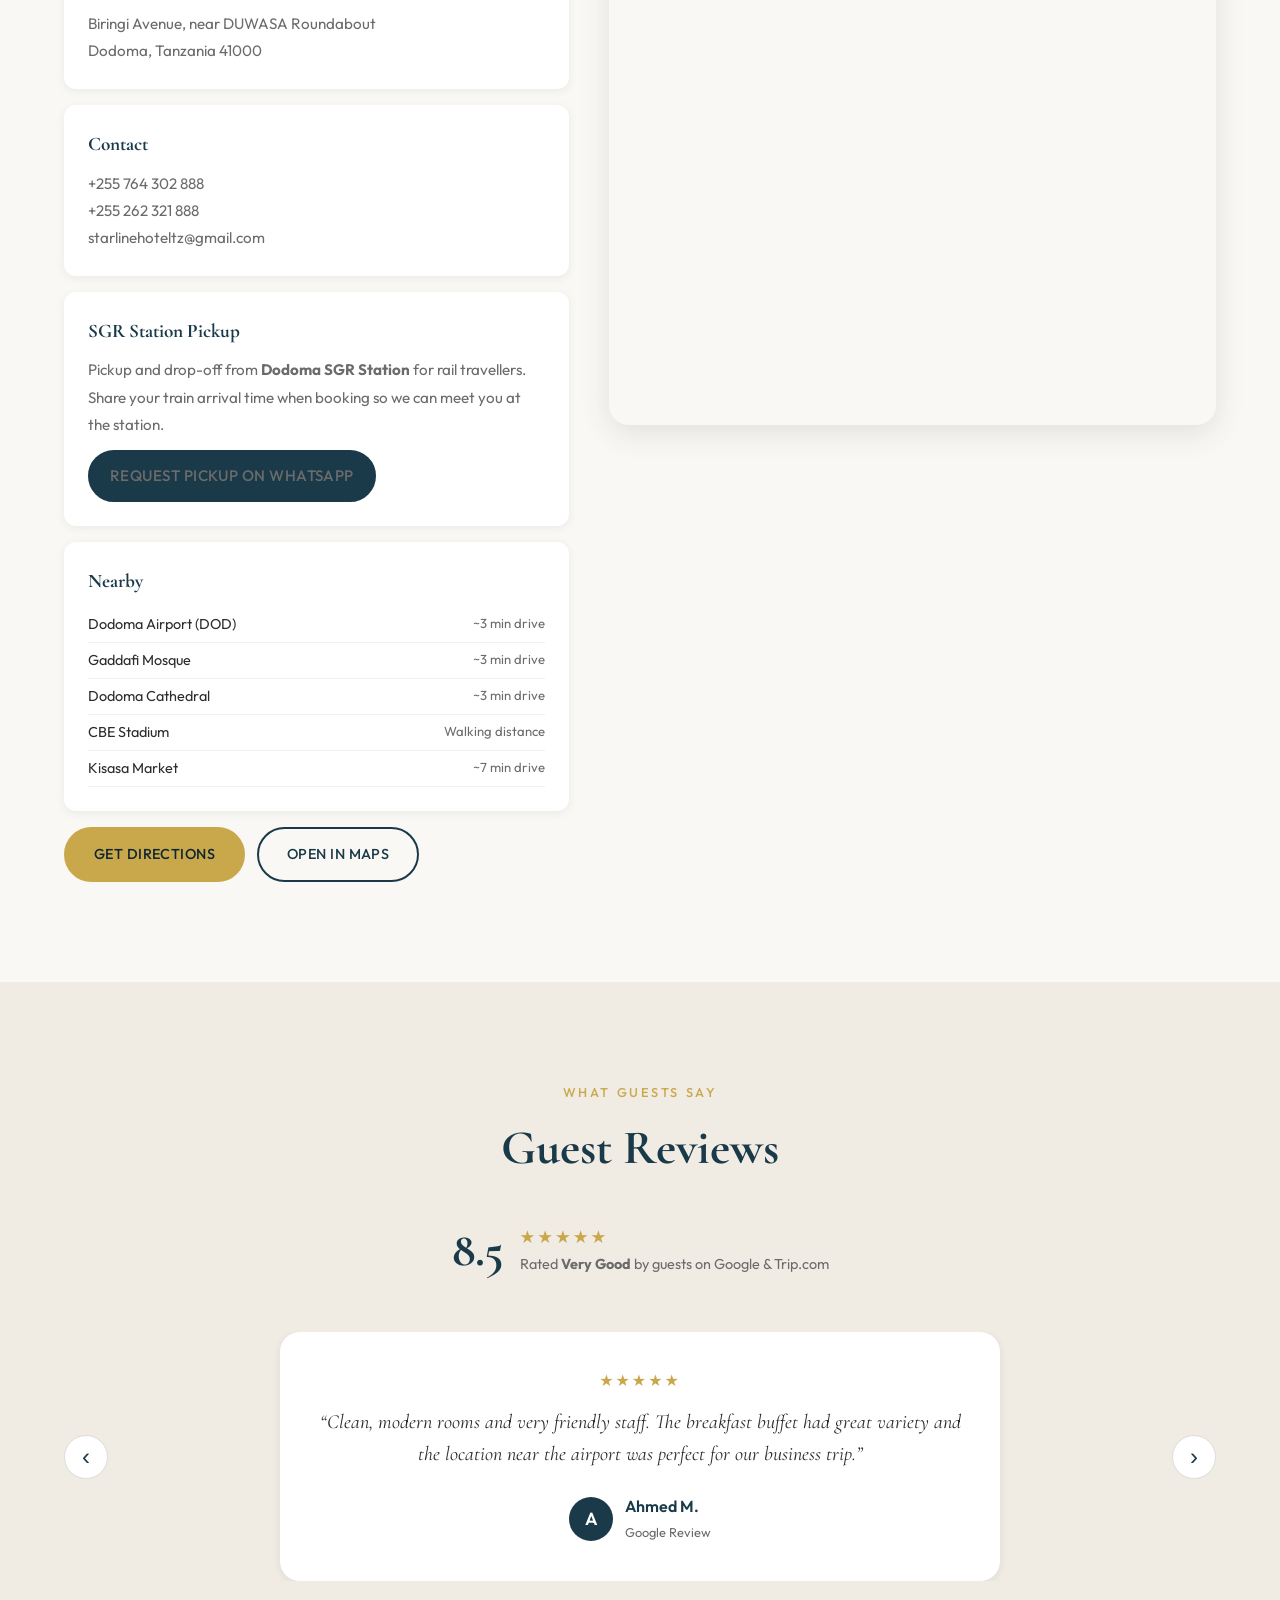
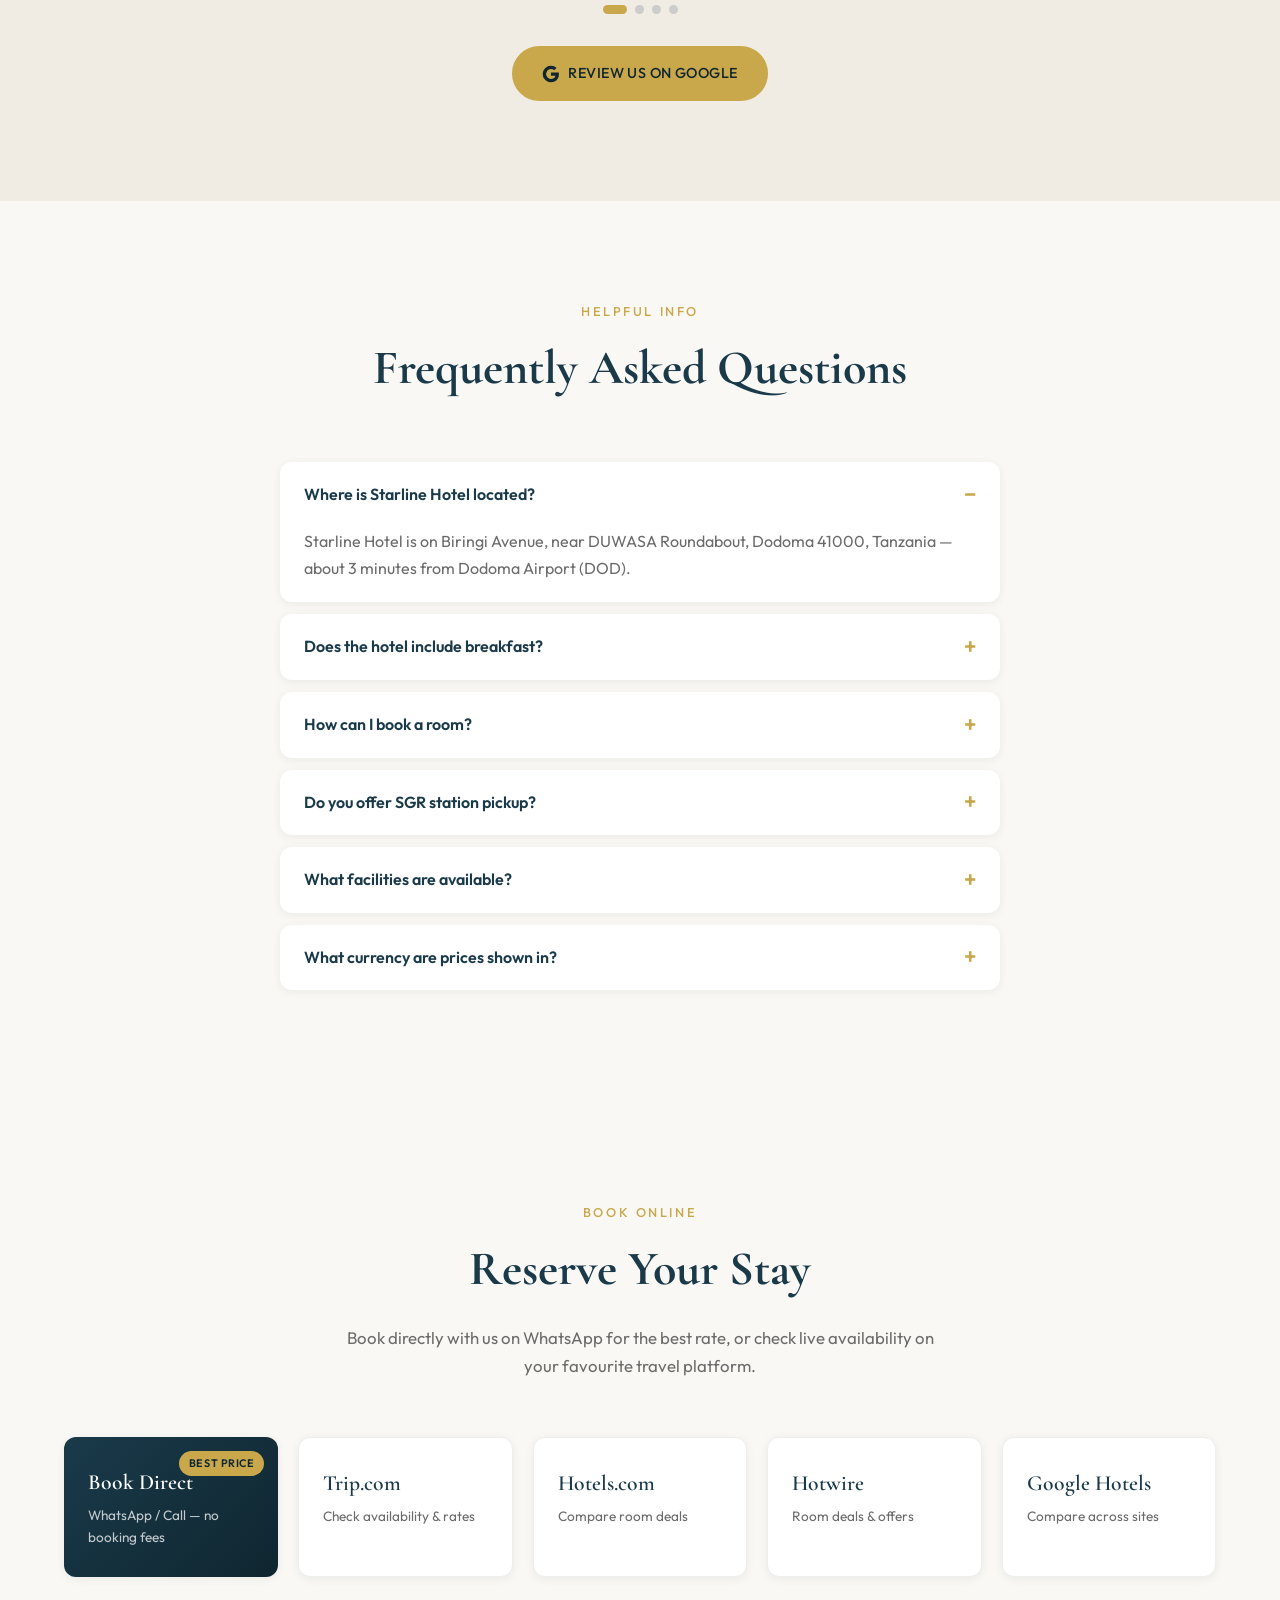
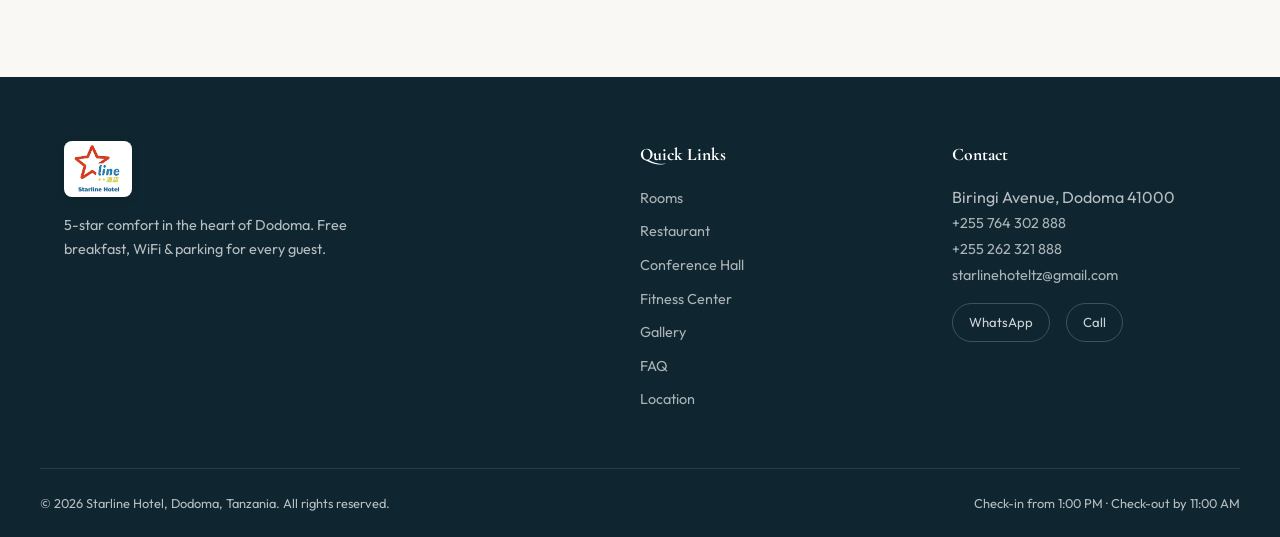
==== commit 78f29c40: "Update index.html to replace references of airport pickup with SGR station pickup, enhancing metadat" ====
--- a/index.html
+++ b/index.html
@@ -4,8 +4,8 @@
   <meta charset="UTF-8">
   <meta name="viewport" content="width=device-width, initial-scale=1.0">
   <title>Starline Hotel Dodoma | 5-Star Hotel in Tanzania — Book Direct</title>
-  <meta name="description" content="Starline Hotel — 5-star hotel in Dodoma, Tanzania near DUWASA Roundabout & Dodoma Airport. Free breakfast, WiFi & parking. Airport pickup available. Rooms from TZS 105,000/night. Book on WhatsApp.">
-  <meta name="keywords" content="Starline Hotel, Starline Hotel Dodoma, hotel Dodoma Tanzania, 5 star hotel Dodoma, Dodoma accommodation, hotel near Dodoma airport, airport pickup Dodoma, airport shuttle Dodoma, conference hall Dodoma, Dodoma restaurant hotel">
+  <meta name="description" content="Starline Hotel — 5-star hotel in Dodoma, Tanzania near DUWASA Roundabout & Dodoma Airport. Free breakfast, WiFi & parking. SGR station pickup available. Rooms from TZS 105,000/night. Book on WhatsApp.">
+  <meta name="keywords" content="Starline Hotel, Starline Hotel Dodoma, hotel Dodoma Tanzania, 5 star hotel Dodoma, Dodoma accommodation, hotel near Dodoma airport, SGR station pickup Dodoma, Dodoma railway station hotel, conference hall Dodoma, Dodoma restaurant hotel">
   <meta name="author" content="Starline Hotel">
   <meta name="robots" content="index, follow, max-image-preview:large">
   <meta name="geo.region" content="TZ-03">
@@ -20,7 +20,7 @@
   <!-- Open Graph -->
   <meta property="og:site_name" content="Starline Hotel">
   <meta property="og:title" content="Starline Hotel Dodoma | 5-Star Hotel in Tanzania">
-  <meta property="og:description" content="5-star hotel in Dodoma with free breakfast, WiFi, airport pickup, restaurant, gym & conference facilities. Rooms from TZS 105,000/night.">
+  <meta property="og:description" content="5-star hotel in Dodoma with free breakfast, WiFi, SGR station pickup, restaurant, gym & conference facilities. Rooms from TZS 105,000/night.">
   <meta property="og:type" content="website">
   <meta property="og:url" content="https://www.starlinehotel.workers.dev/">
   <meta property="og:image" content="https://www.starlinehotel.workers.dev/images/exterior-day-2.jpg">
@@ -32,7 +32,7 @@
   <!-- Twitter Card -->
   <meta name="twitter:card" content="summary_large_image">
   <meta name="twitter:title" content="Starline Hotel Dodoma | 5-Star Hotel in Tanzania">
-  <meta name="twitter:description" content="Free breakfast, WiFi & parking. Airport pickup from Dodoma Airport. Book direct on WhatsApp.">
+  <meta name="twitter:description" content="Free breakfast, WiFi & parking. Pickup from Dodoma SGR Station. Book direct on WhatsApp.">
   <meta name="twitter:image" content="https://www.starlinehotel.workers.dev/images/exterior-day-2.jpg">
 
   <link rel="preconnect" href="https://fonts.googleapis.com">
@@ -107,7 +107,7 @@
           { "@type": "LocationFeatureSpecification", "name": "Fitness Center", "value": true },
           { "@type": "LocationFeatureSpecification", "name": "Conference Hall", "value": true },
           { "@type": "LocationFeatureSpecification", "name": "Air Conditioning", "value": true },
-          { "@type": "LocationFeatureSpecification", "name": "Airport Shuttle", "value": true }
+          { "@type": "LocationFeatureSpecification", "name": "SGR Station Shuttle", "value": true }
         ],
         "makesOffer": [
           {
@@ -179,15 +179,15 @@
             "name": "What facilities does Starline Hotel offer?",
             "acceptedAnswer": {
               "@type": "Answer",
-              "text": "Starline Hotel offers 97 air-conditioned rooms, a restaurant with buffet breakfast, fitness center, conference hall, free WiFi, complimentary self-parking, and airport pickup service from Dodoma Airport (DOD)."
+              "text": "Starline Hotel offers 97 air-conditioned rooms, a restaurant with buffet breakfast, fitness center, conference hall, free WiFi, complimentary self-parking, and pickup service from Dodoma SGR Station."
             }
           },
           {
             "@type": "Question",
-            "name": "Does Starline Hotel offer airport pickup?",
+            "name": "Does Starline Hotel offer station pickup?",
             "acceptedAnswer": {
               "@type": "Answer",
-              "text": "Yes. Starline Hotel provides airport pickup and drop-off from Dodoma Airport (DOD), about 3 minutes away. Contact us via WhatsApp at +255 764 302 888 with your flight details to arrange pickup in advance."
+              "text": "Yes. Starline Hotel provides pickup and drop-off from Dodoma SGR Station. Contact us via WhatsApp at +255 764 302 888 with your train arrival time to arrange pickup in advance."
             }
           }
         ]
@@ -242,7 +242,7 @@
       <p class="hero-eyebrow">Dodoma, Tanzania</p>
       <h1 class="hero-title">Starline Hotel</h1>
       <p class="hero-tagline">Comfort &amp; Convenience in Dodoma</p>
-      <p class="hero-desc">A welcoming 5-star retreat near DUWASA Roundabout — free buffet breakfast, blazing-fast WiFi, airport pickup from Dodoma Airport, on-site dining, and conference facilities for business &amp; leisure.</p>
+      <p class="hero-desc">A welcoming 5-star retreat near DUWASA Roundabout — free buffet breakfast, blazing-fast WiFi, pickup from Dodoma SGR Station, on-site dining, and conference facilities for business &amp; leisure.</p>
       <div class="hero-actions">
         <a href="https://wa.me/255764302888?text=Hello%2C%20I%20would%20like%20to%20book%20a%20room%20at%20Starline%20Hotel." class="btn btn-primary" target="_blank" rel="noopener">Book Now</a>
         <a href="tel:+255764302888" class="btn btn-outline">Call +255 764 302 888</a>
@@ -251,7 +251,7 @@
         <span class="badge">Free Breakfast</span>
         <span class="badge">Free WiFi</span>
         <span class="badge">Free Parking</span>
-        <span class="badge">Airport Pickup</span>
+        <span class="badge">SGR Station Pickup</span>
         <span class="badge">Fitness Center</span>
         <span class="badge">97 Rooms</span>
       </div>
@@ -295,8 +295,8 @@
       <div class="amenity">
         <span class="amenity-icon">🚐</span>
         <div>
-          <strong>Airport Pickup</strong>
-          <span>From Dodoma Airport (DOD)</span>
+          <strong>SGR Station Pickup</strong>
+          <span>From Dodoma SGR Station</span>
         </div>
       </div>
     </div>
@@ -512,10 +512,10 @@
             </p>
           </div>
           <div class="location-card">
-            <h3>Airport Pickup</h3>
-            <p>Airport pickup and drop-off from <strong>Dodoma Airport (DOD)</strong> — just ~3 minutes away. Share your flight number and arrival time when booking.</p>
+            <h3>SGR Station Pickup</h3>
+            <p>Pickup and drop-off from <strong>Dodoma SGR Station</strong> for rail travellers. Share your train arrival time when booking so we can meet you at the station.</p>
             <p style="margin-top: 12px;">
-              <a href="https://wa.me/255764302888?text=Hello%2C%20I%20would%20like%20to%20arrange%20airport%20pickup%20at%20Starline%20Hotel.%20My%20flight%20details%3A" class="btn btn-primary btn-sm" target="_blank" rel="noopener">Request Pickup on WhatsApp</a>
+              <a href="https://wa.me/255764302888?text=Hello%2C%20I%20would%20like%20to%20arrange%20SGR%20station%20pickup%20at%20Starline%20Hotel.%20My%20train%20arrival%20details%3A" class="btn btn-primary btn-sm" target="_blank" rel="noopener">Request Pickup on WhatsApp</a>
             </p>
           </div>
           <div class="location-card">
@@ -604,12 +604,12 @@
           <p>Book direct via <a href="https://wa.me/255764302888">WhatsApp</a>, call <a href="tel:+255764302888">+255 764 302 888</a>, or email <a href="mailto:starlinehoteltz@gmail.com">starlinehoteltz@gmail.com</a>. Online booking is also available on Trip.com and other platforms.</p>
         </details>
         <details class="faq-item">
-          <summary>Do you offer airport pickup?</summary>
-          <p>Yes. We provide airport pickup and drop-off from Dodoma Airport (DOD), about 3 minutes from the hotel. Message us on <a href="https://wa.me/255764302888?text=Hello%2C%20I%20would%20like%20to%20arrange%20airport%20pickup%20at%20Starline%20Hotel.">WhatsApp</a> with your flight details to arrange pickup in advance.</p>
+          <summary>Do you offer SGR station pickup?</summary>
+          <p>Yes. We provide pickup and drop-off from <strong>Dodoma SGR Station</strong>. Message us on <a href="https://wa.me/255764302888?text=Hello%2C%20I%20would%20like%20to%20arrange%20SGR%20station%20pickup%20at%20Starline%20Hotel.">WhatsApp</a> with your train arrival time to arrange pickup in advance.</p>
         </details>
         <details class="faq-item">
           <summary>What facilities are available?</summary>
-          <p>97 air-conditioned rooms, restaurant, fitness center, conference hall, free high-speed WiFi, complimentary self-parking, and airport pickup service.</p>
+          <p>97 air-conditioned rooms, restaurant, fitness center, conference hall, free high-speed WiFi, complimentary self-parking, and SGR station pickup service.</p>
         </details>
         <details class="faq-item">
           <summary>What currency are prices shown in?</summary>
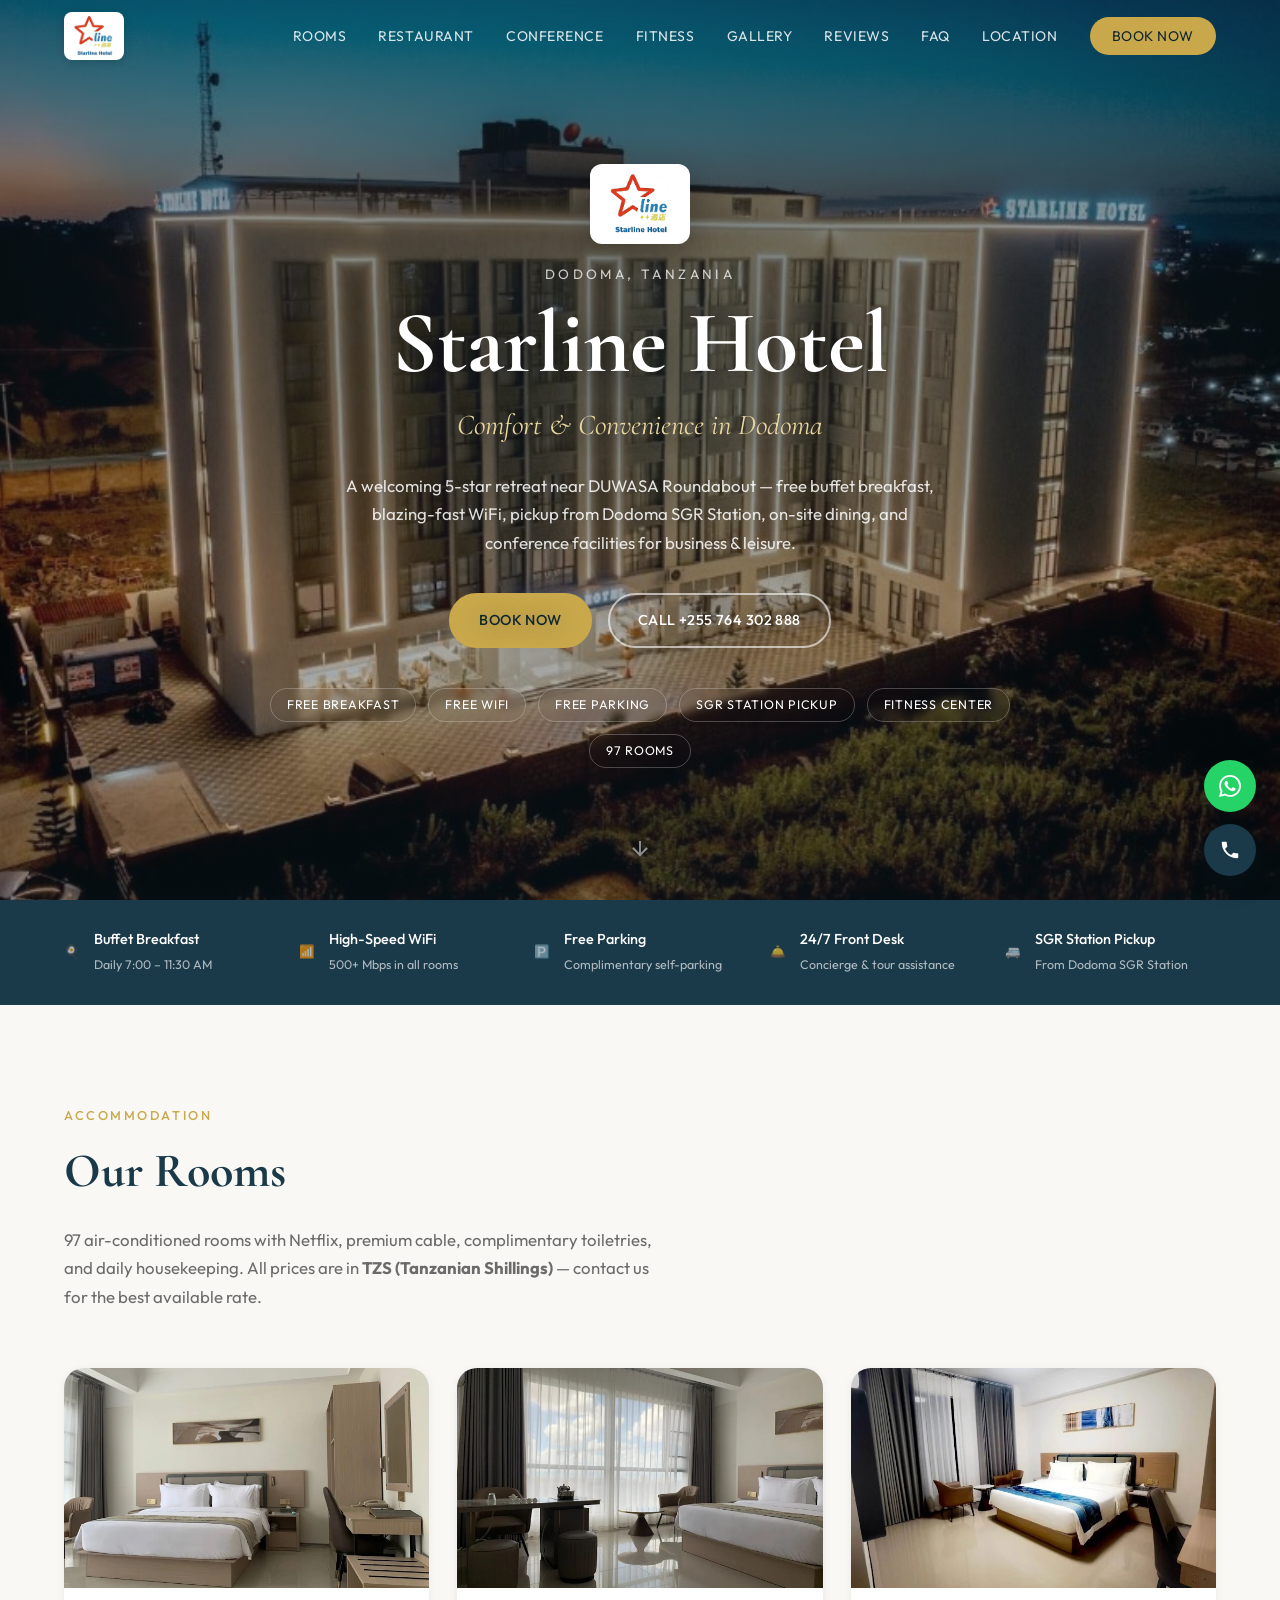
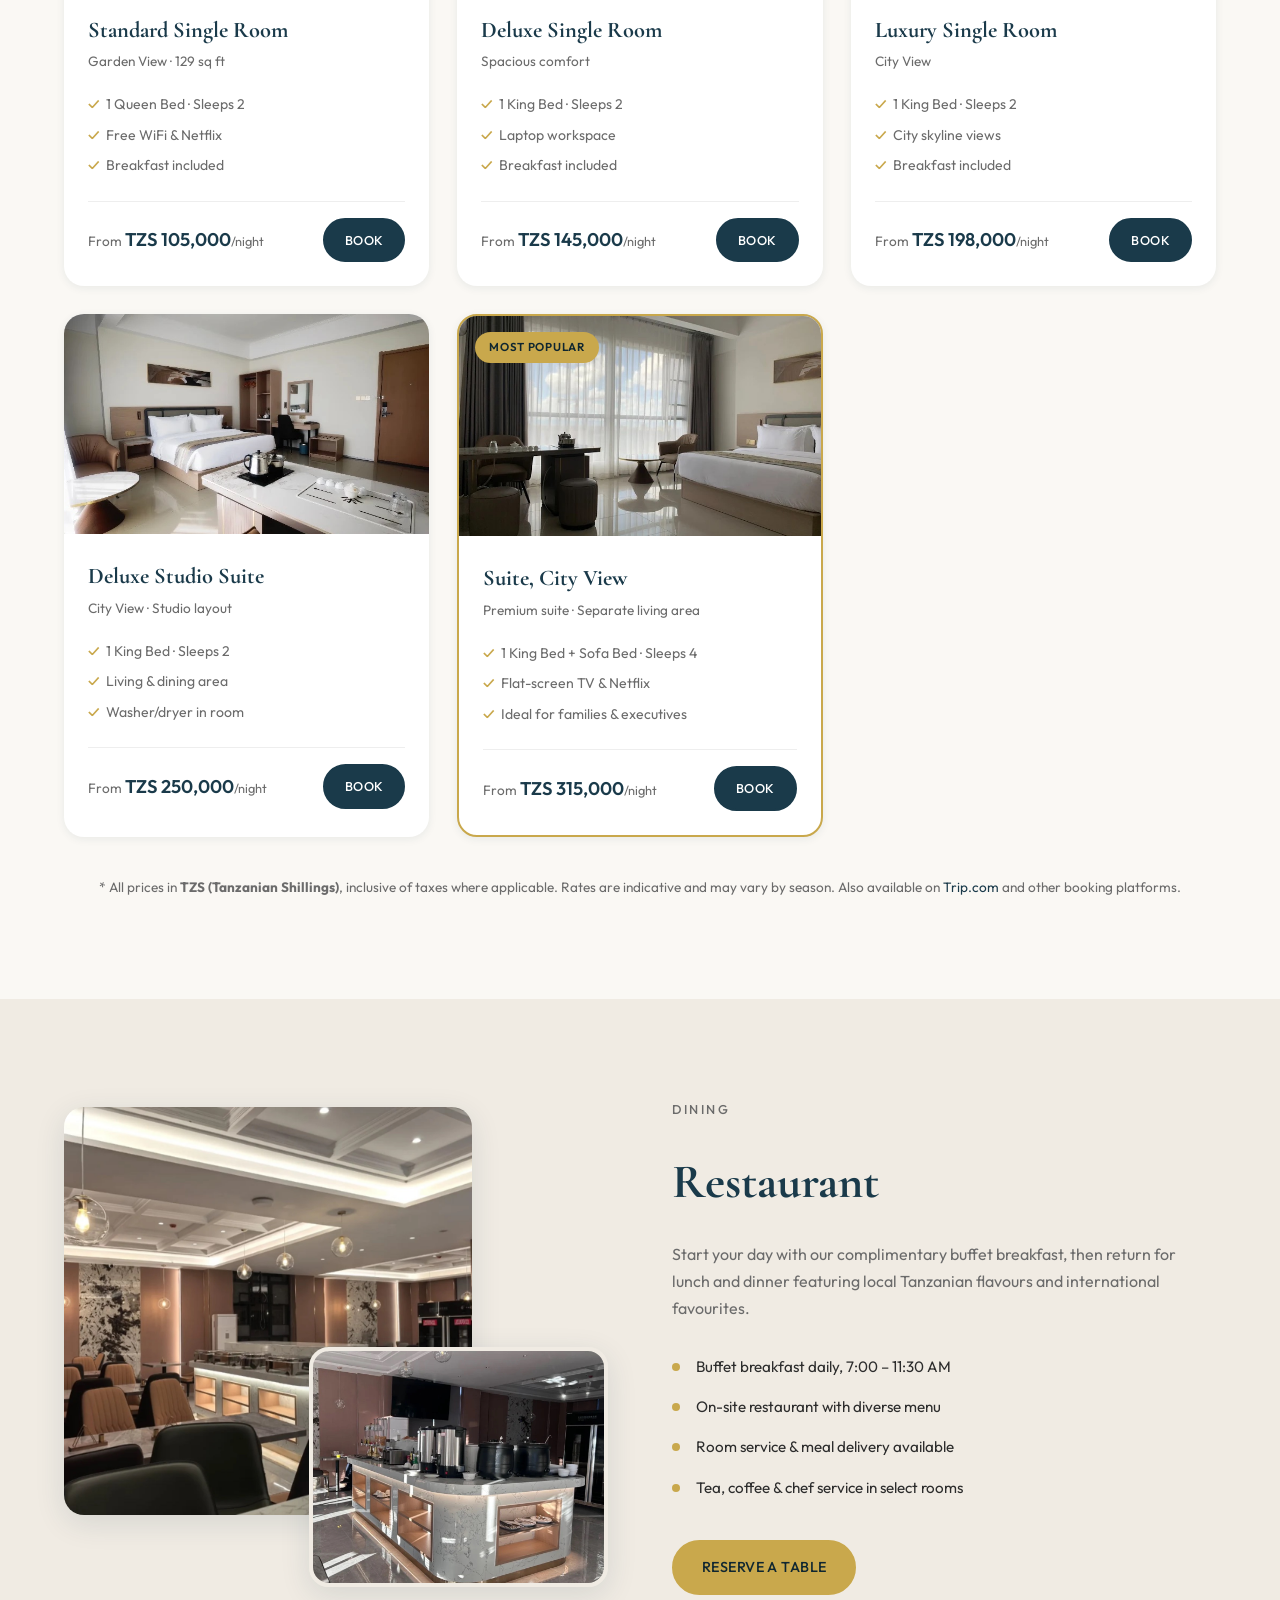
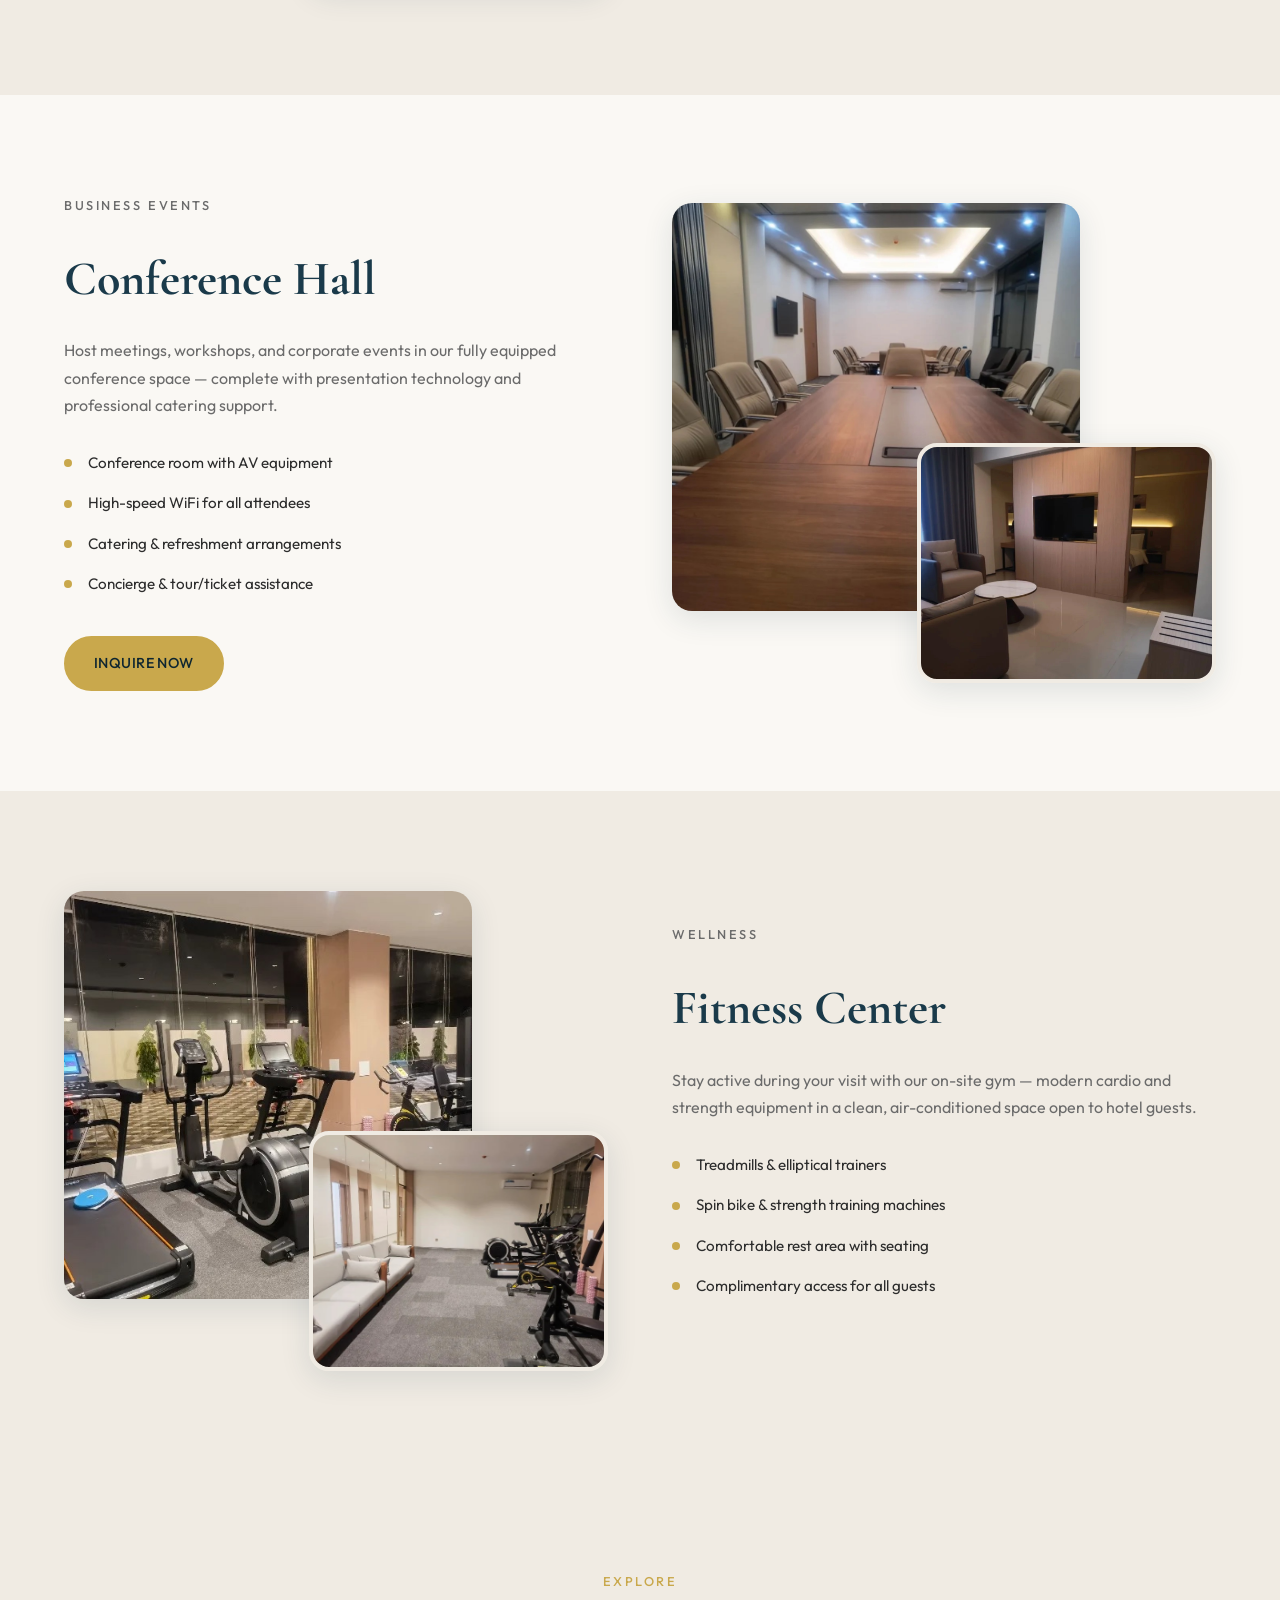
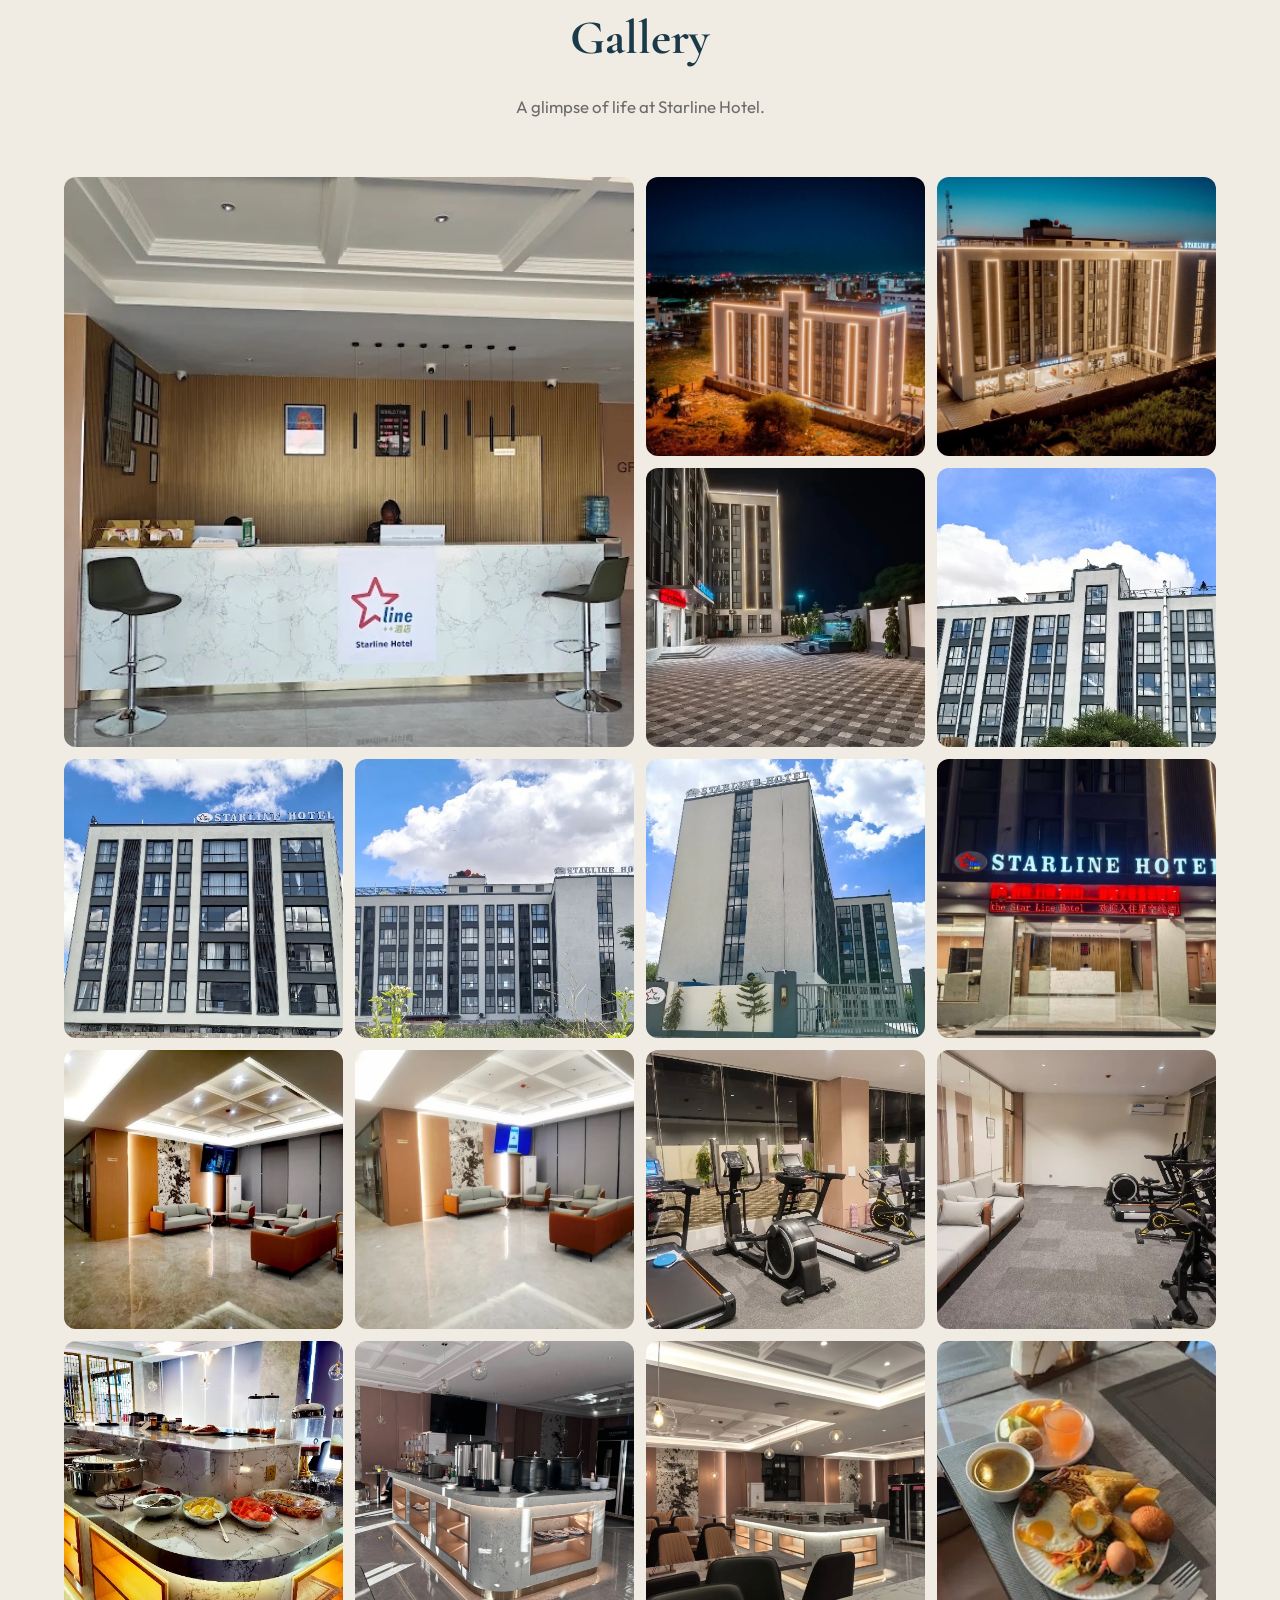
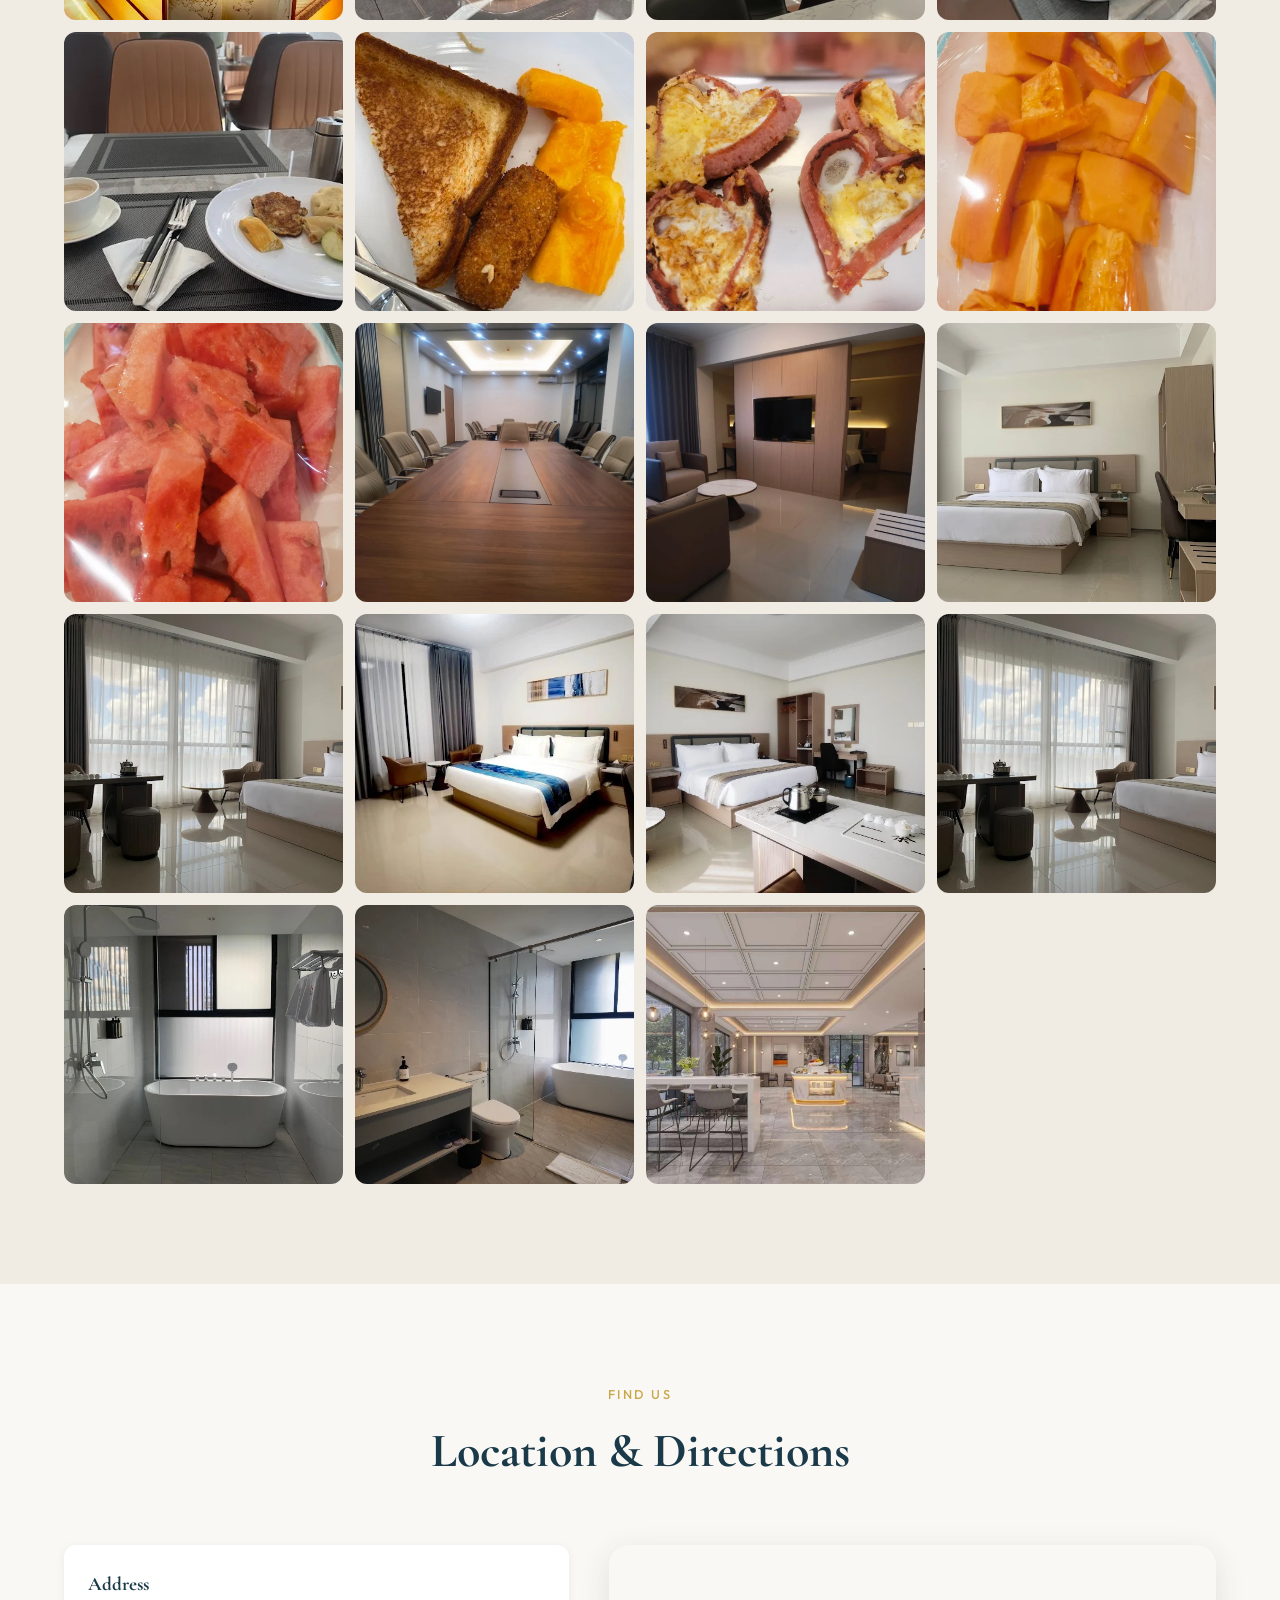
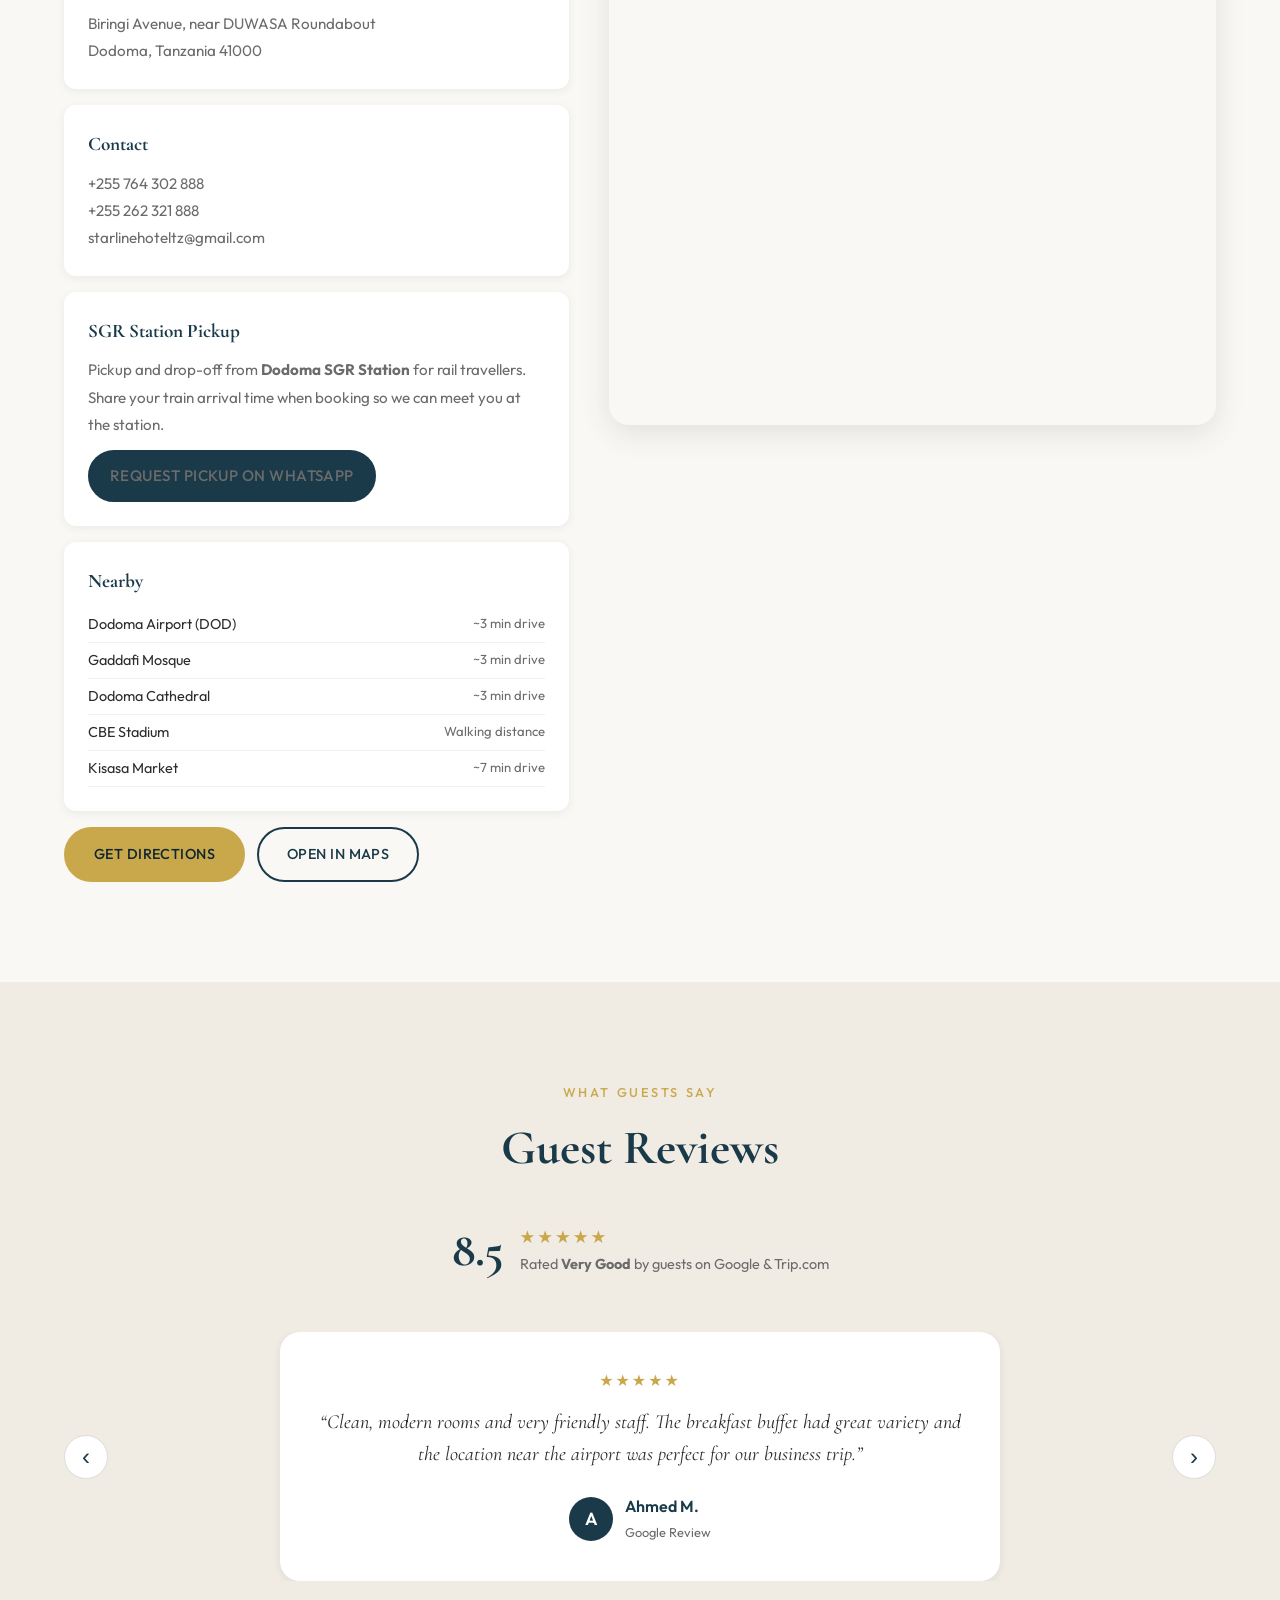
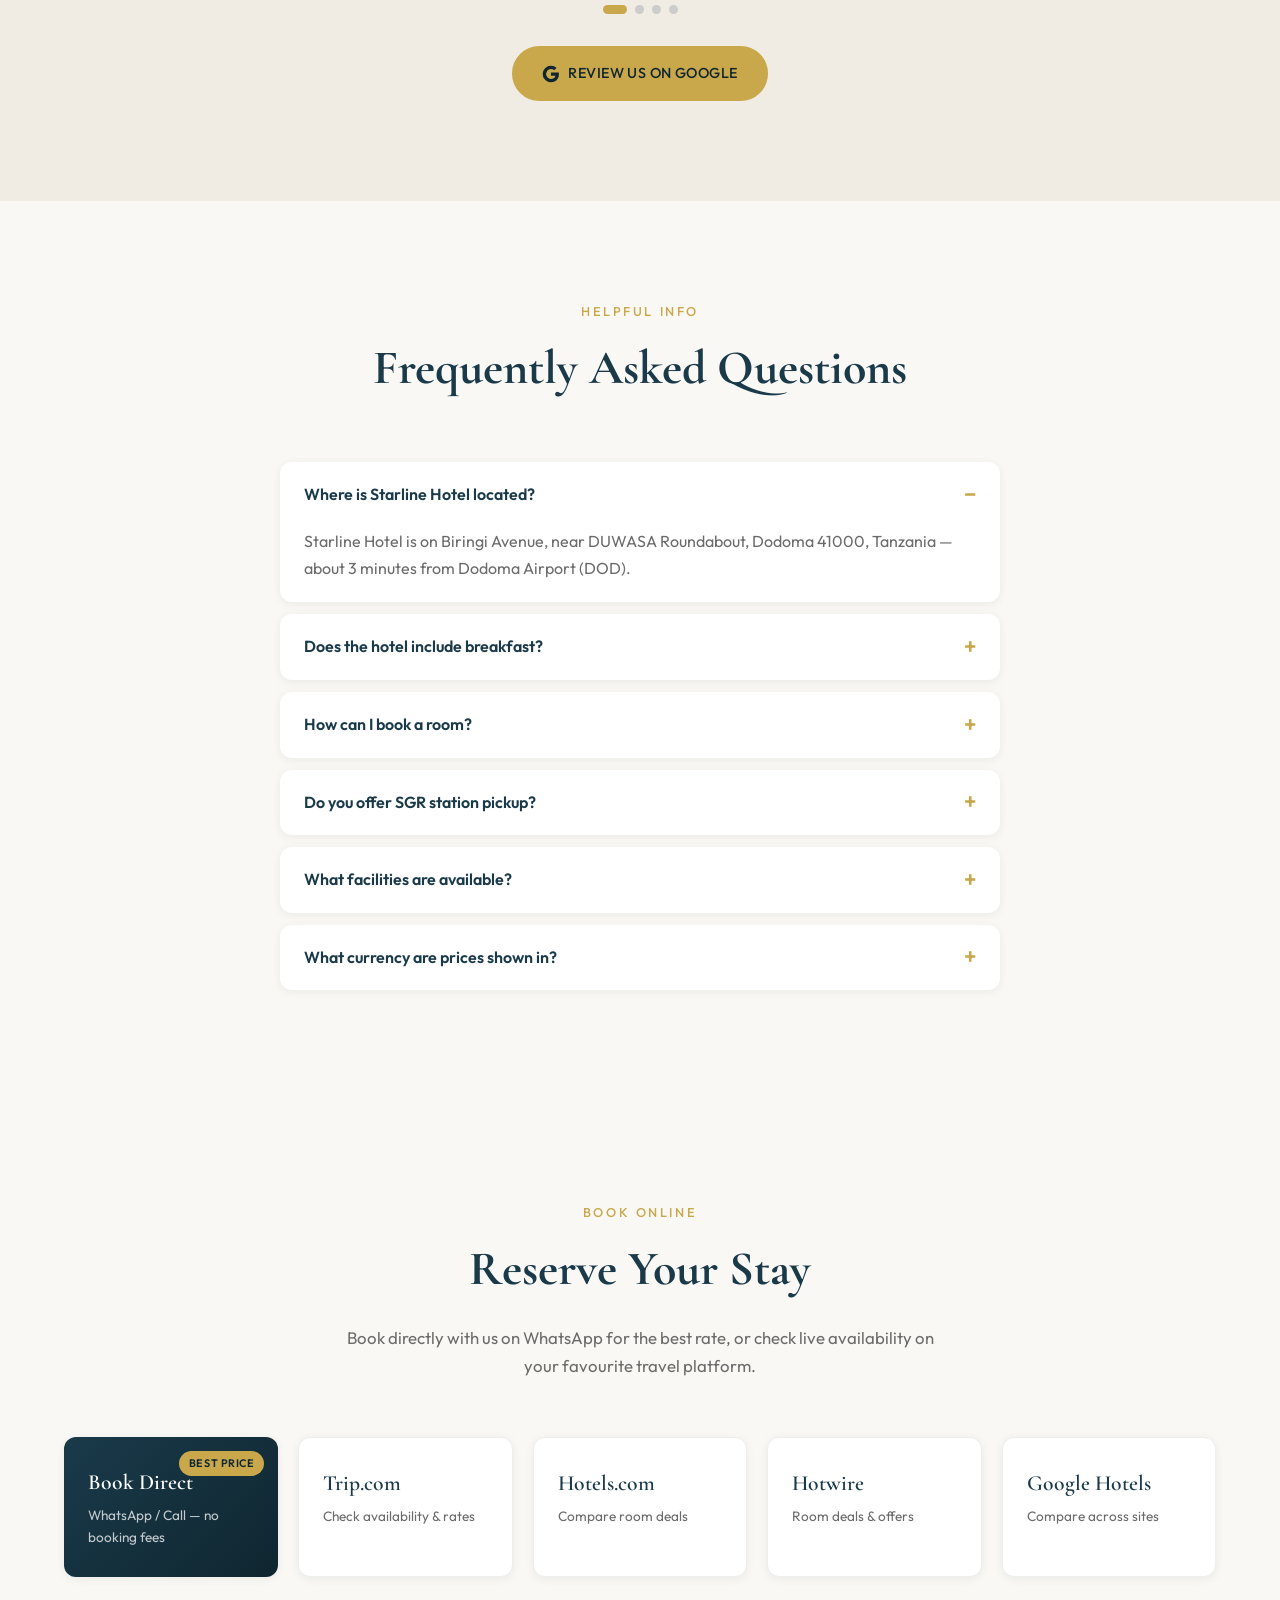
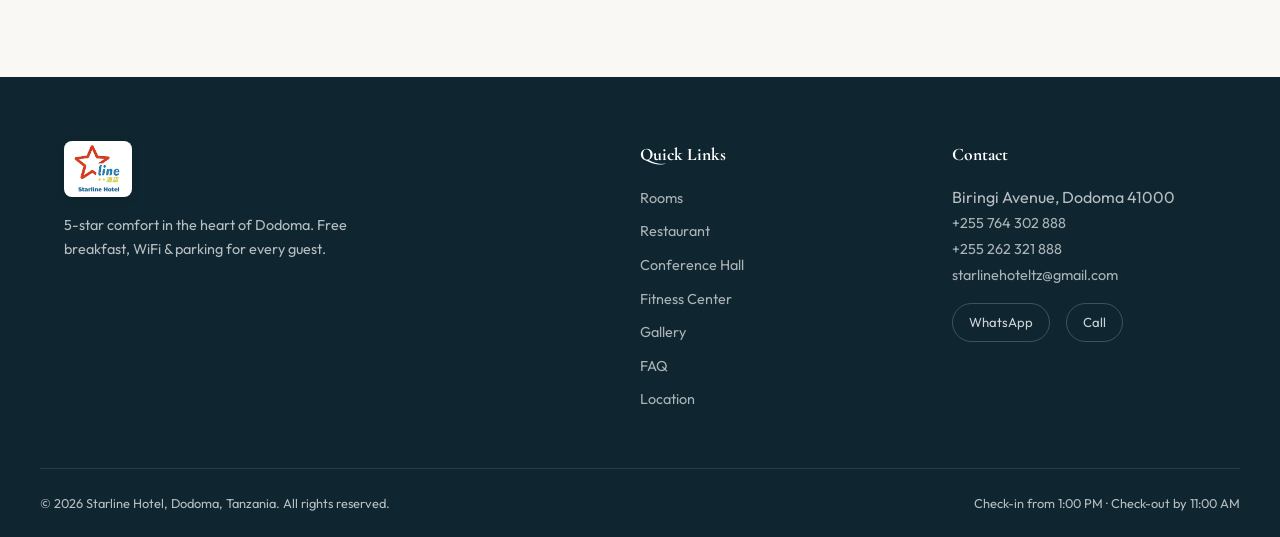
==== commit 44e8cfe8: "Update index.html and styles.css to replace hero image and enhance background styling. Adjust hero i" ====
--- a/index.html
+++ b/index.html
@@ -37,7 +37,7 @@
 
   <link rel="preconnect" href="https://fonts.googleapis.com">
   <link rel="preconnect" href="https://fonts.gstatic.com" crossorigin>
-  <link rel="preload" as="image" href="images/hero.jpg">
+  <link rel="preload" as="image" href="images/exterior-night-2.jpg">
   <link href="https://fonts.googleapis.com/css2?family=Cormorant+Garamond:ital,wght@0,400;0,600;0,700;1,400&family=Outfit:wght@300;400;500;600&display=swap" rel="stylesheet">
   <link rel="stylesheet" href="css/styles.css">
   <script type="application/ld+json">
@@ -235,7 +235,9 @@
 
   <main id="main-content">
   <section class="hero" id="home" aria-label="Welcome">
-    <div class="hero-bg"></div>
+    <div class="hero-bg" aria-hidden="true">
+      <img src="images/exterior-night-2.jpg" alt="" class="hero-bg-img" width="1920" height="1280" fetchpriority="high" decoding="async">
+    </div>
     <div class="hero-overlay"></div>
     <div class="hero-content container">
       <img src="images/logo.png" alt="Starline Hotel Dodoma — 5-star hotel in Tanzania" class="hero-logo" width="200" height="60">
--- a/css/styles.css
+++ b/css/styles.css
@@ -301,27 +301,41 @@
 .hero-bg {
   position: absolute;
   inset: 0;
+  overflow: hidden;
   background-color: var(--color-primary-dark);
-  background-image:
-    url('images/hero.jpg') center/cover no-repeat;
+}
+
+.hero-bg-img {
+  width: 100%;
+  height: 100%;
+  object-fit: cover;
+  object-position: center 58%;
   transform: scale(1.05);
   animation: heroZoom 20s ease-in-out infinite alternate;
 }
 
 @keyframes heroZoom {
   from { transform: scale(1.05); }
-  to { transform: scale(1.12); }
+  to { transform: scale(1.1); }
 }
 
 .hero-overlay {
   position: absolute;
   inset: 0;
-  background: linear-gradient(
-    160deg,
-    rgba(15, 38, 48, 0.82) 0%,
-    rgba(26, 58, 74, 0.65) 50%,
-    rgba(15, 38, 48, 0.88) 100%
-  );
+  background:
+    radial-gradient(
+      ellipse 80% 60% at 50% 42%,
+      rgba(15, 38, 48, 0.55) 0%,
+      rgba(15, 38, 48, 0.28) 55%,
+      transparent 100%
+    ),
+    linear-gradient(
+      180deg,
+      rgba(15, 38, 48, 0.35) 0%,
+      rgba(15, 38, 48, 0.12) 45%,
+      transparent 65%,
+      rgba(15, 38, 48, 0.35) 100%
+    );
 }
 
 .hero-content {
@@ -331,6 +345,7 @@
   color: var(--color-white);
   padding: calc(var(--header-h) + 40px) 24px 80px;
   max-width: 800px;
+  text-shadow: 0 2px 24px rgba(0, 0, 0, 0.35);
 }
 
 .hero-stars {
@@ -1385,6 +1400,10 @@
     padding: 72px 0;
   }
 
+  .hero-bg-img {
+    object-position: center 62%;
+  }
+
   .amenities-grid {
     grid-template-columns: 1fr;
     gap: 16px;
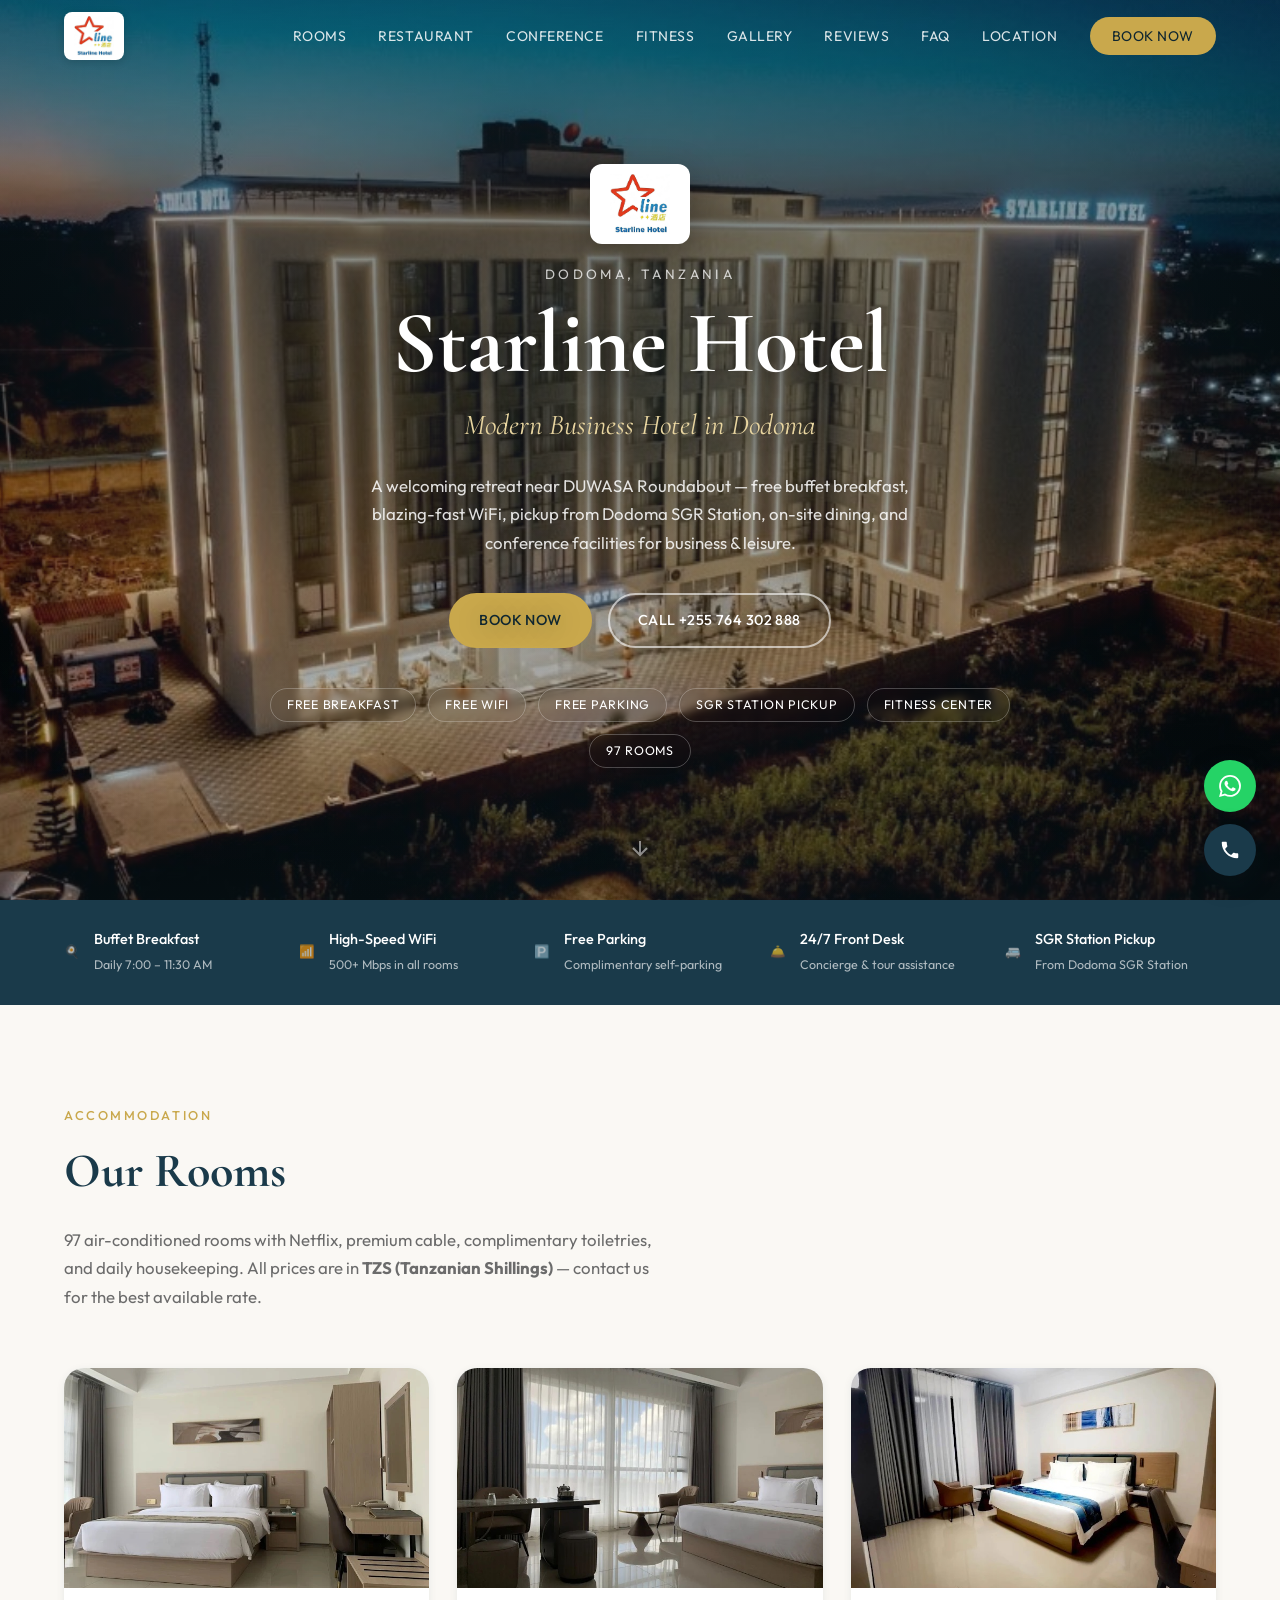
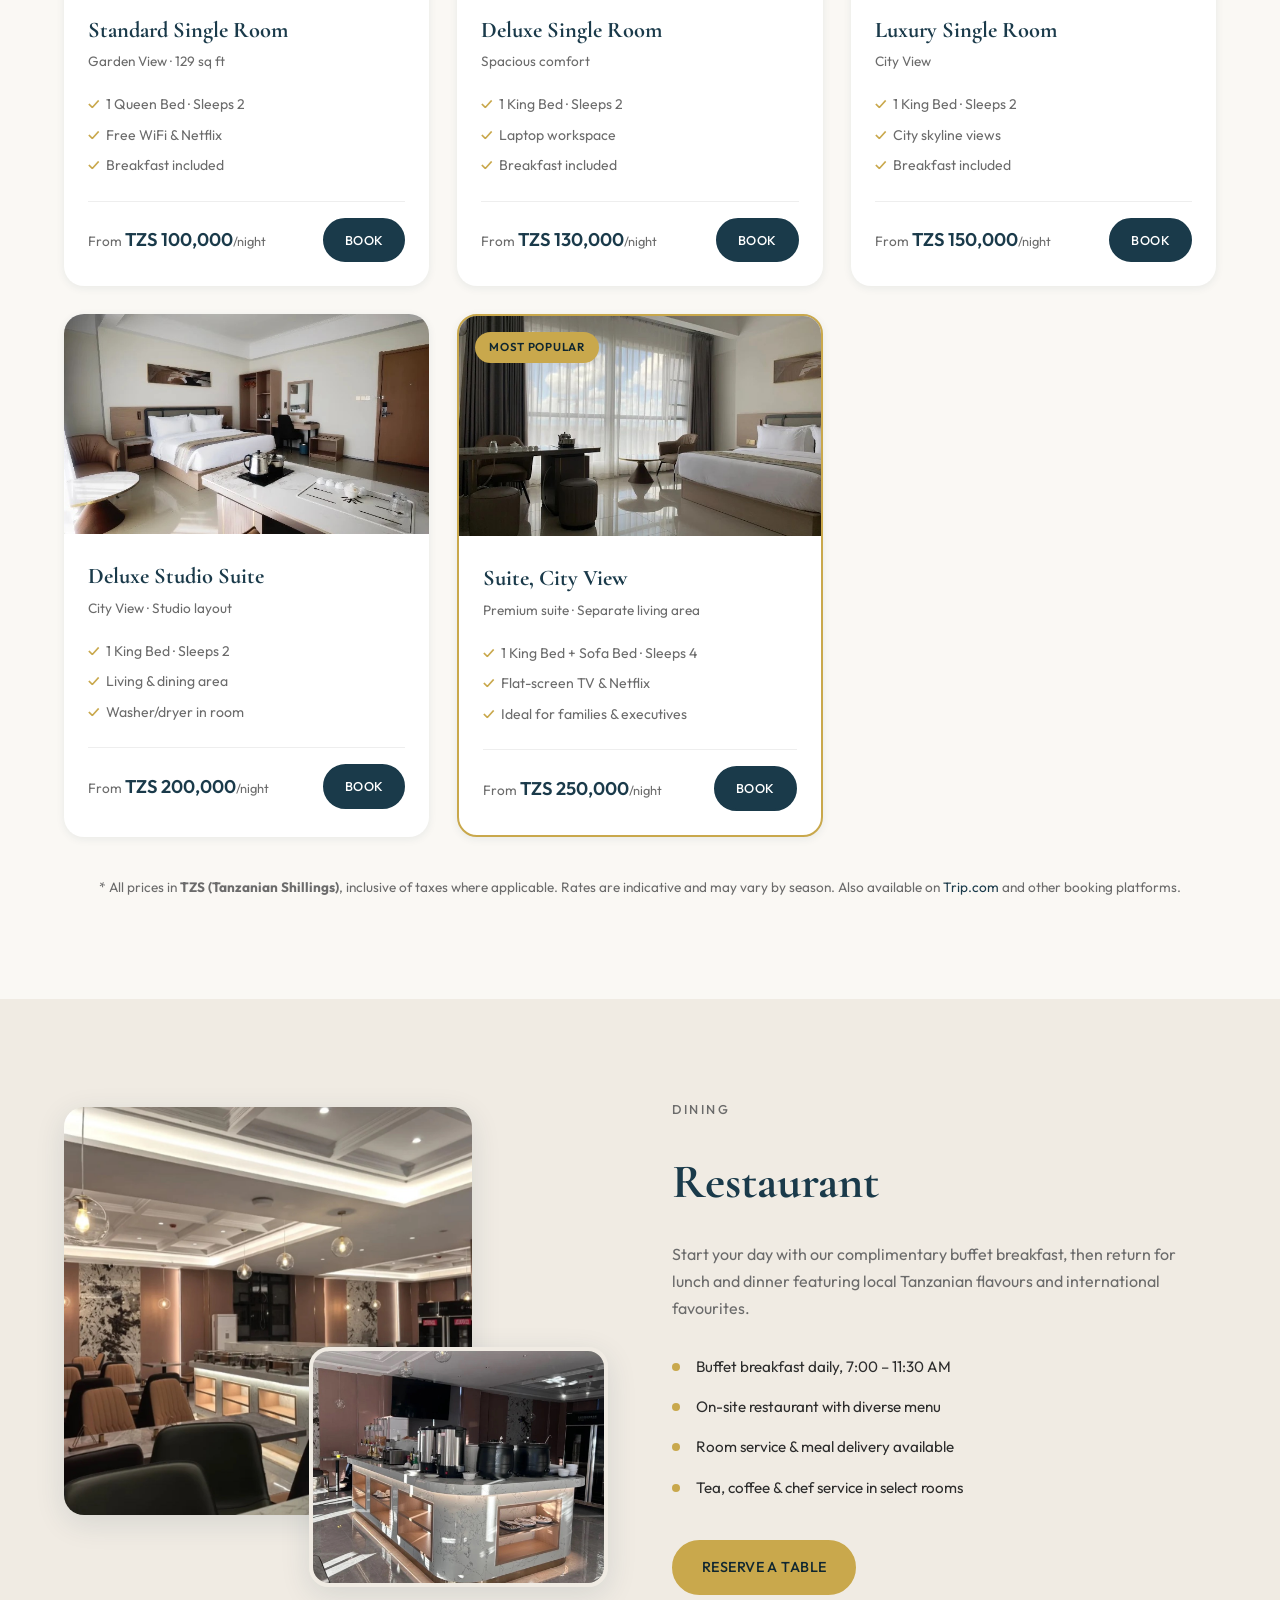
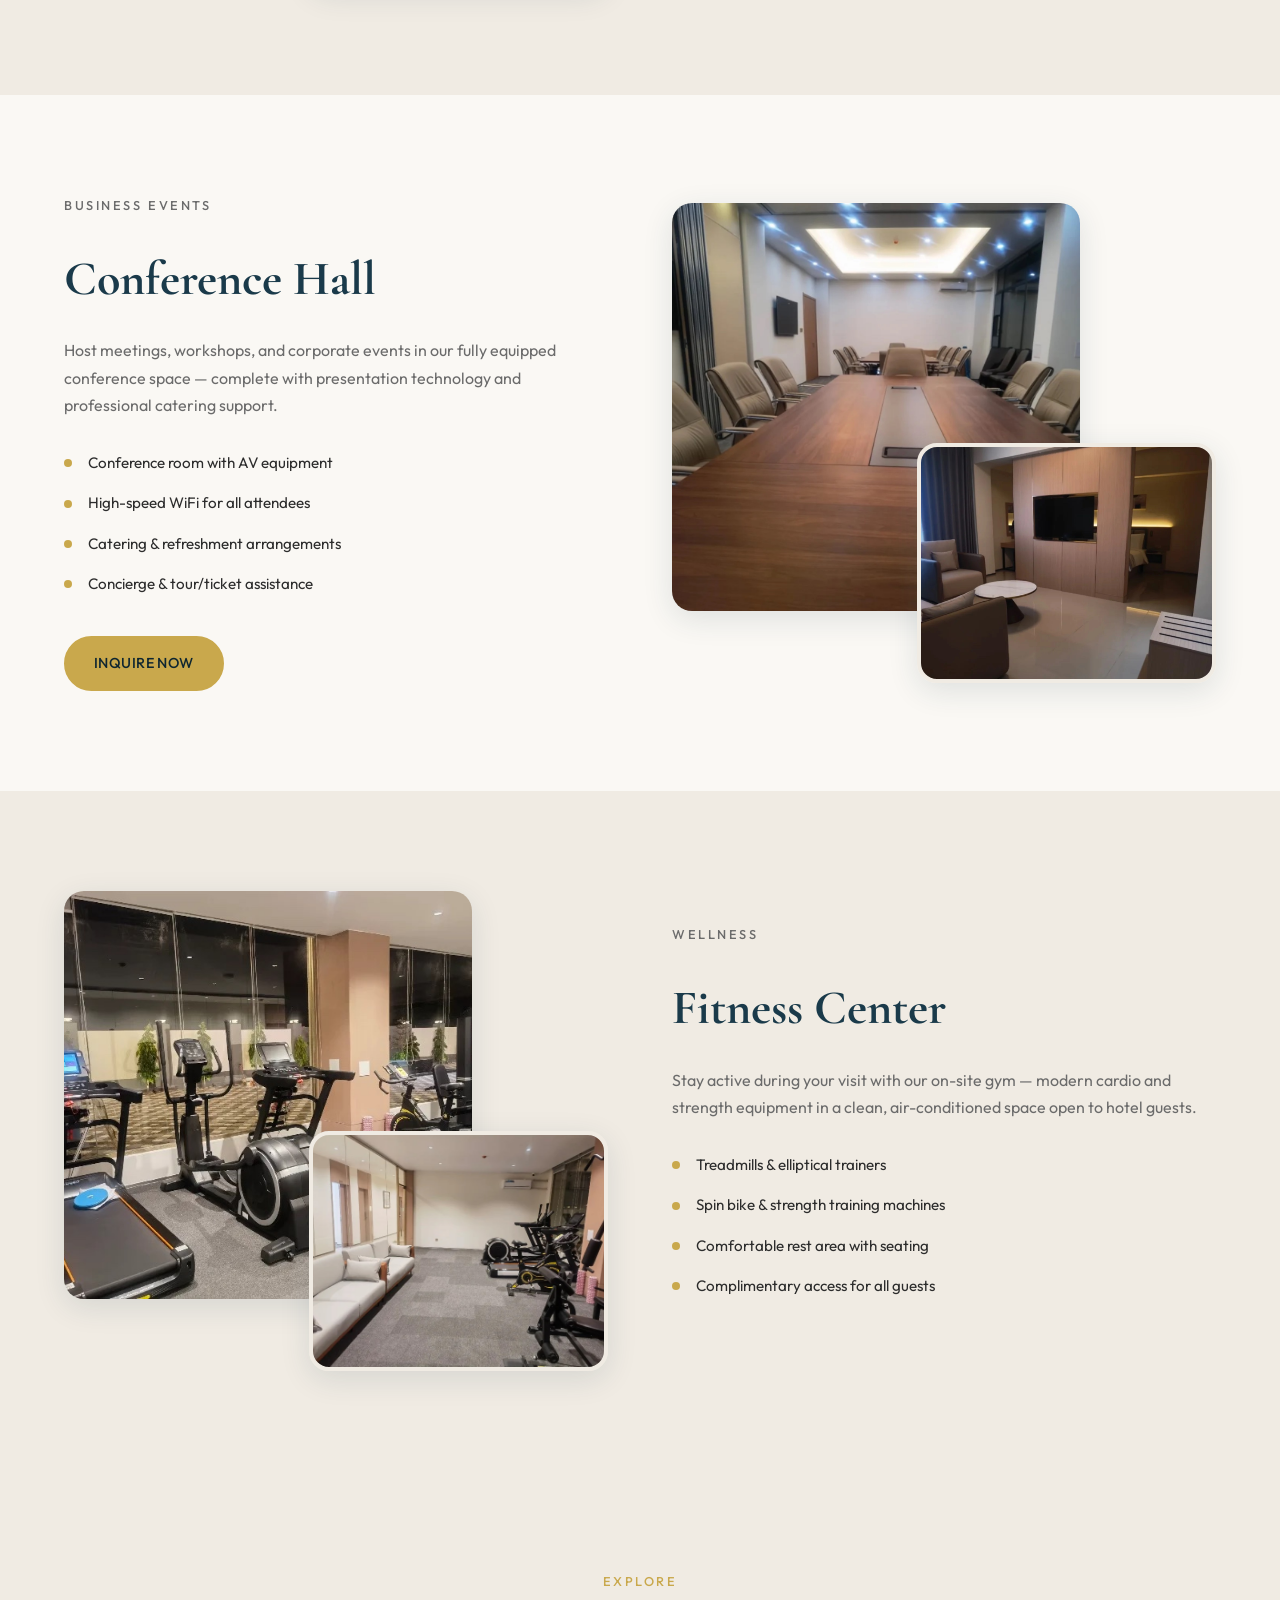
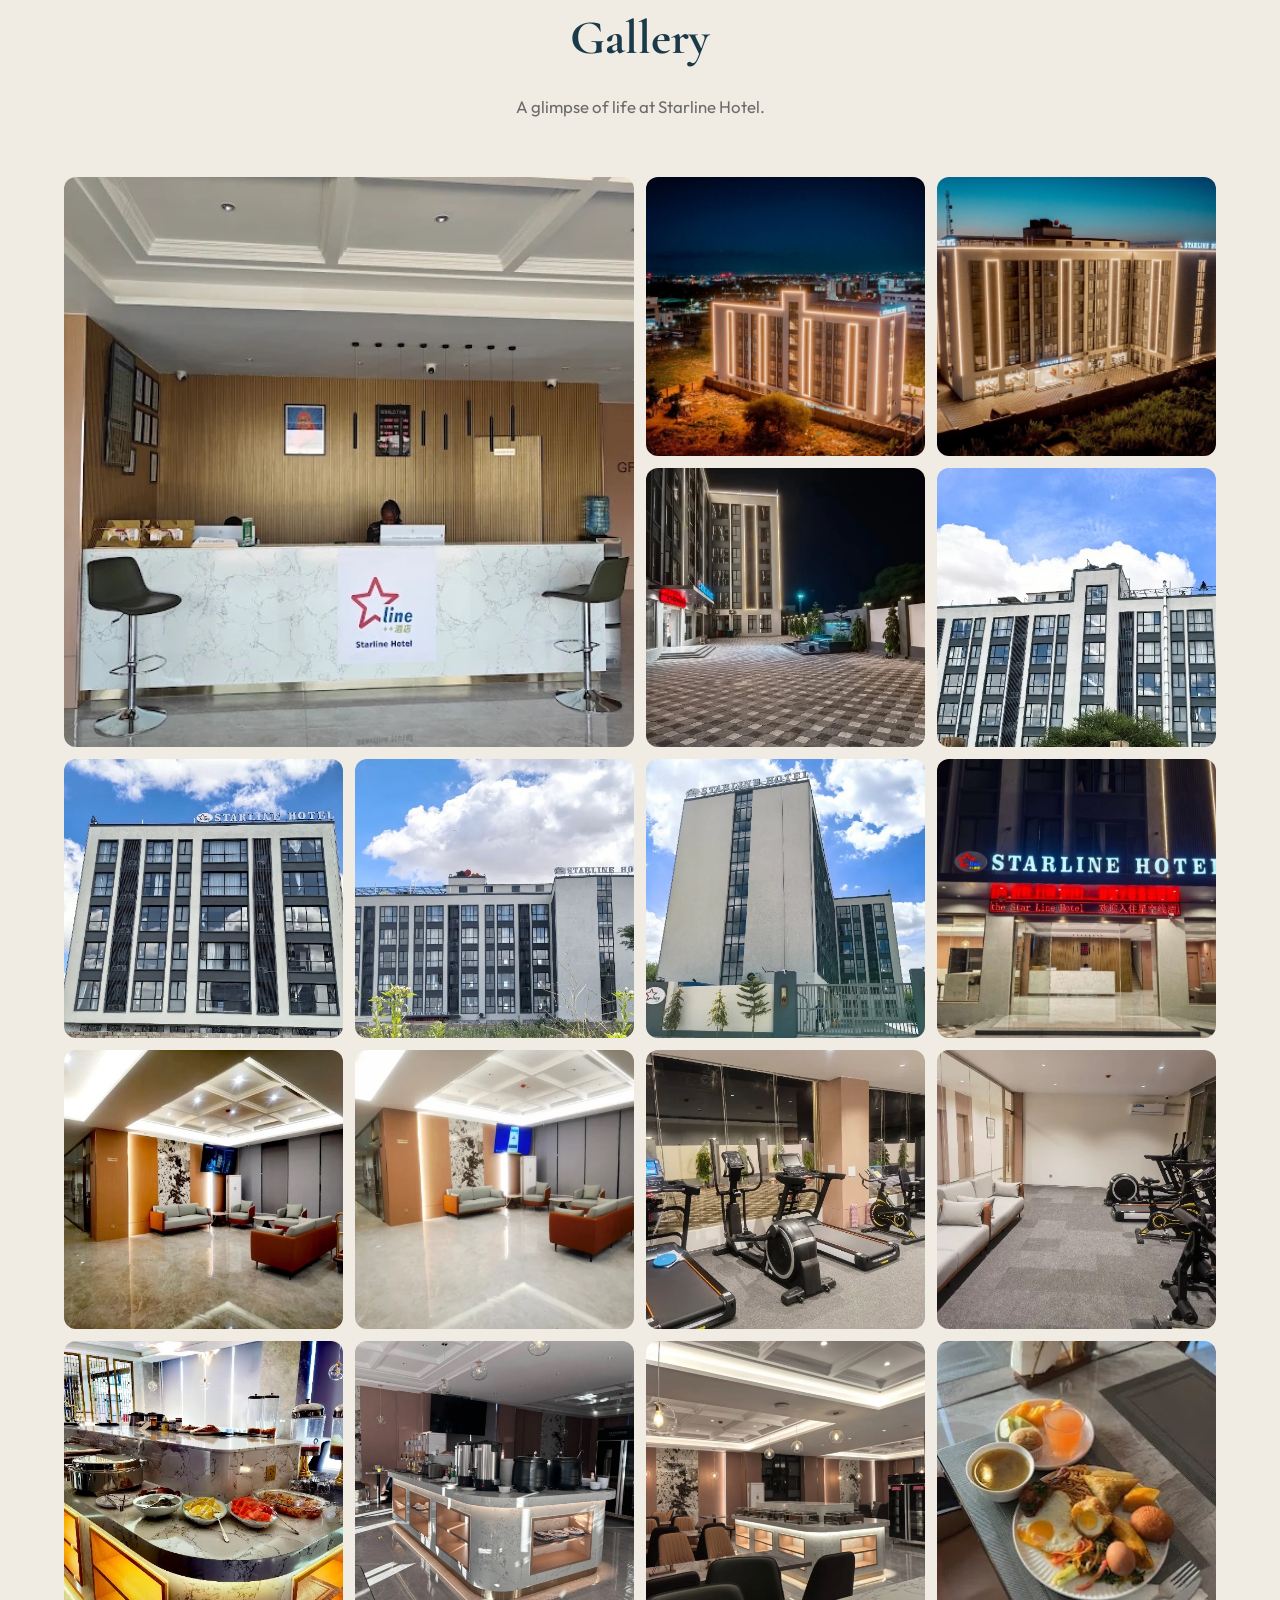
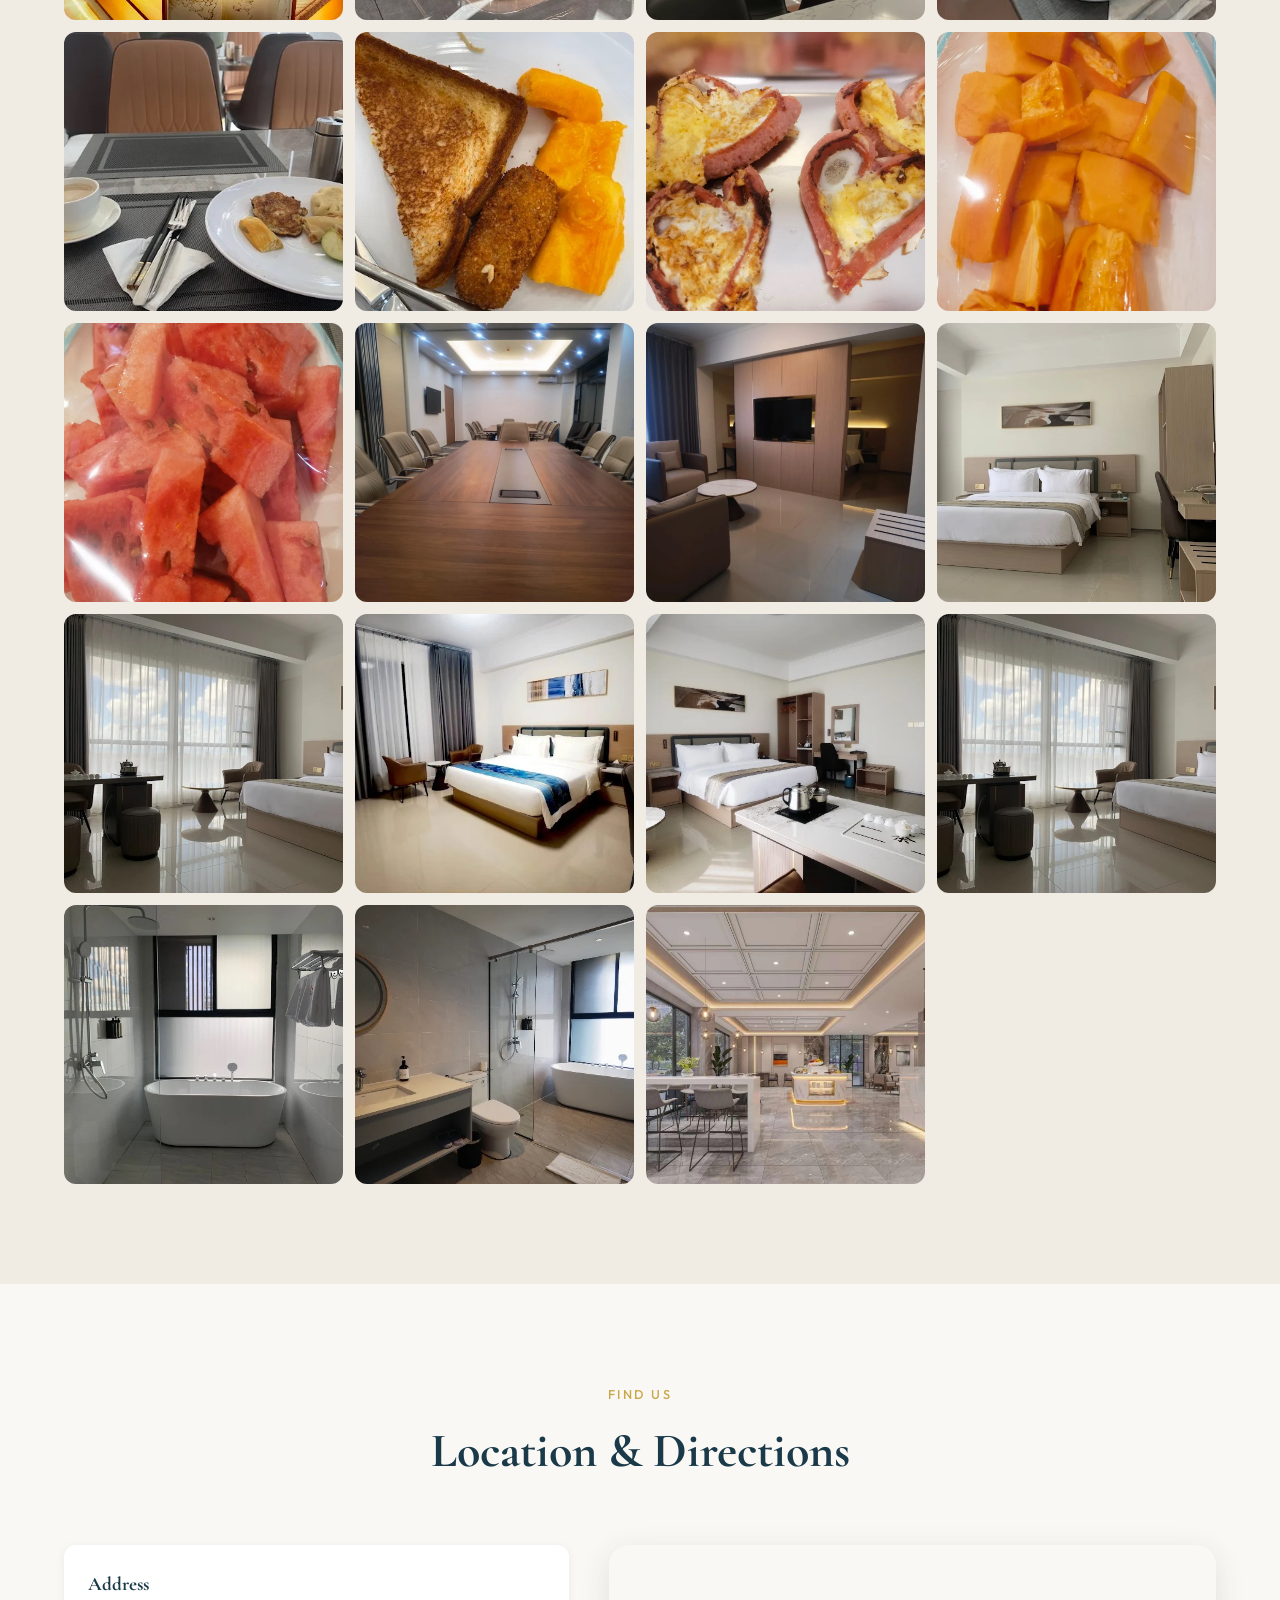
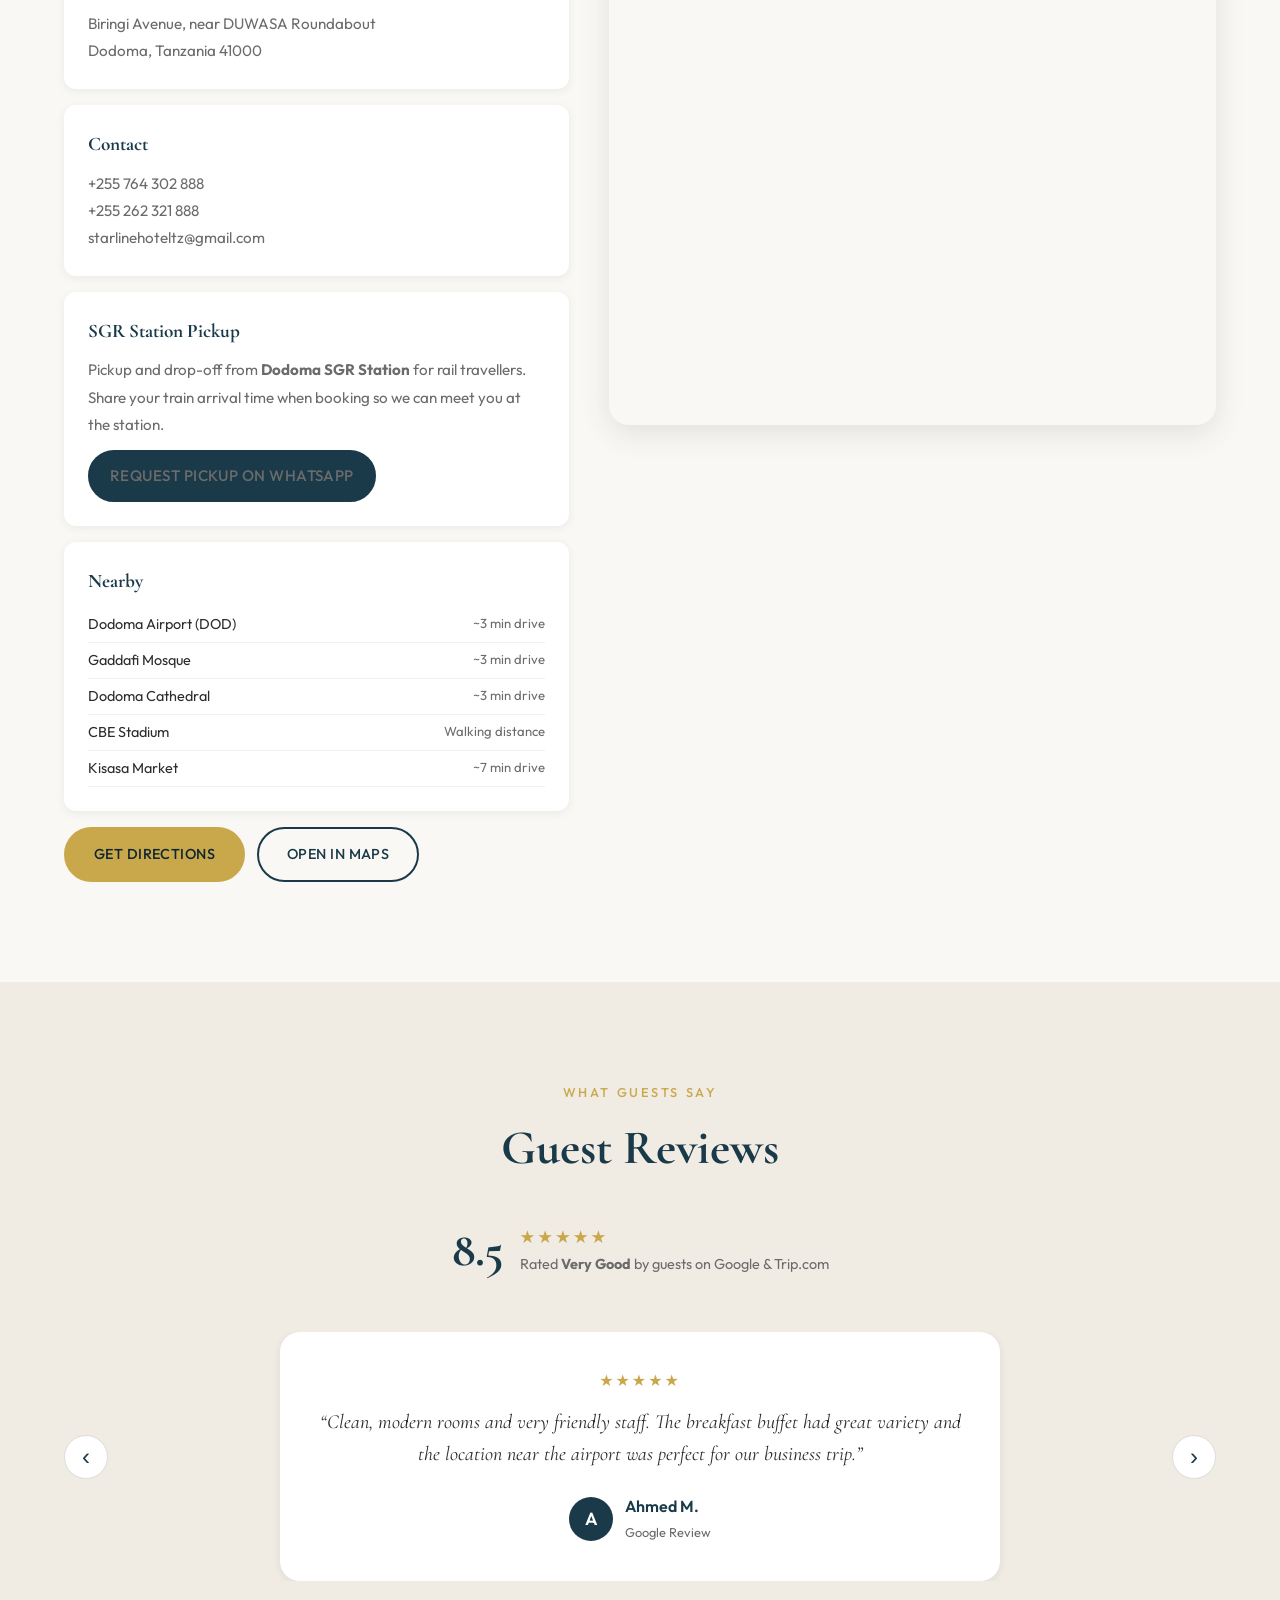
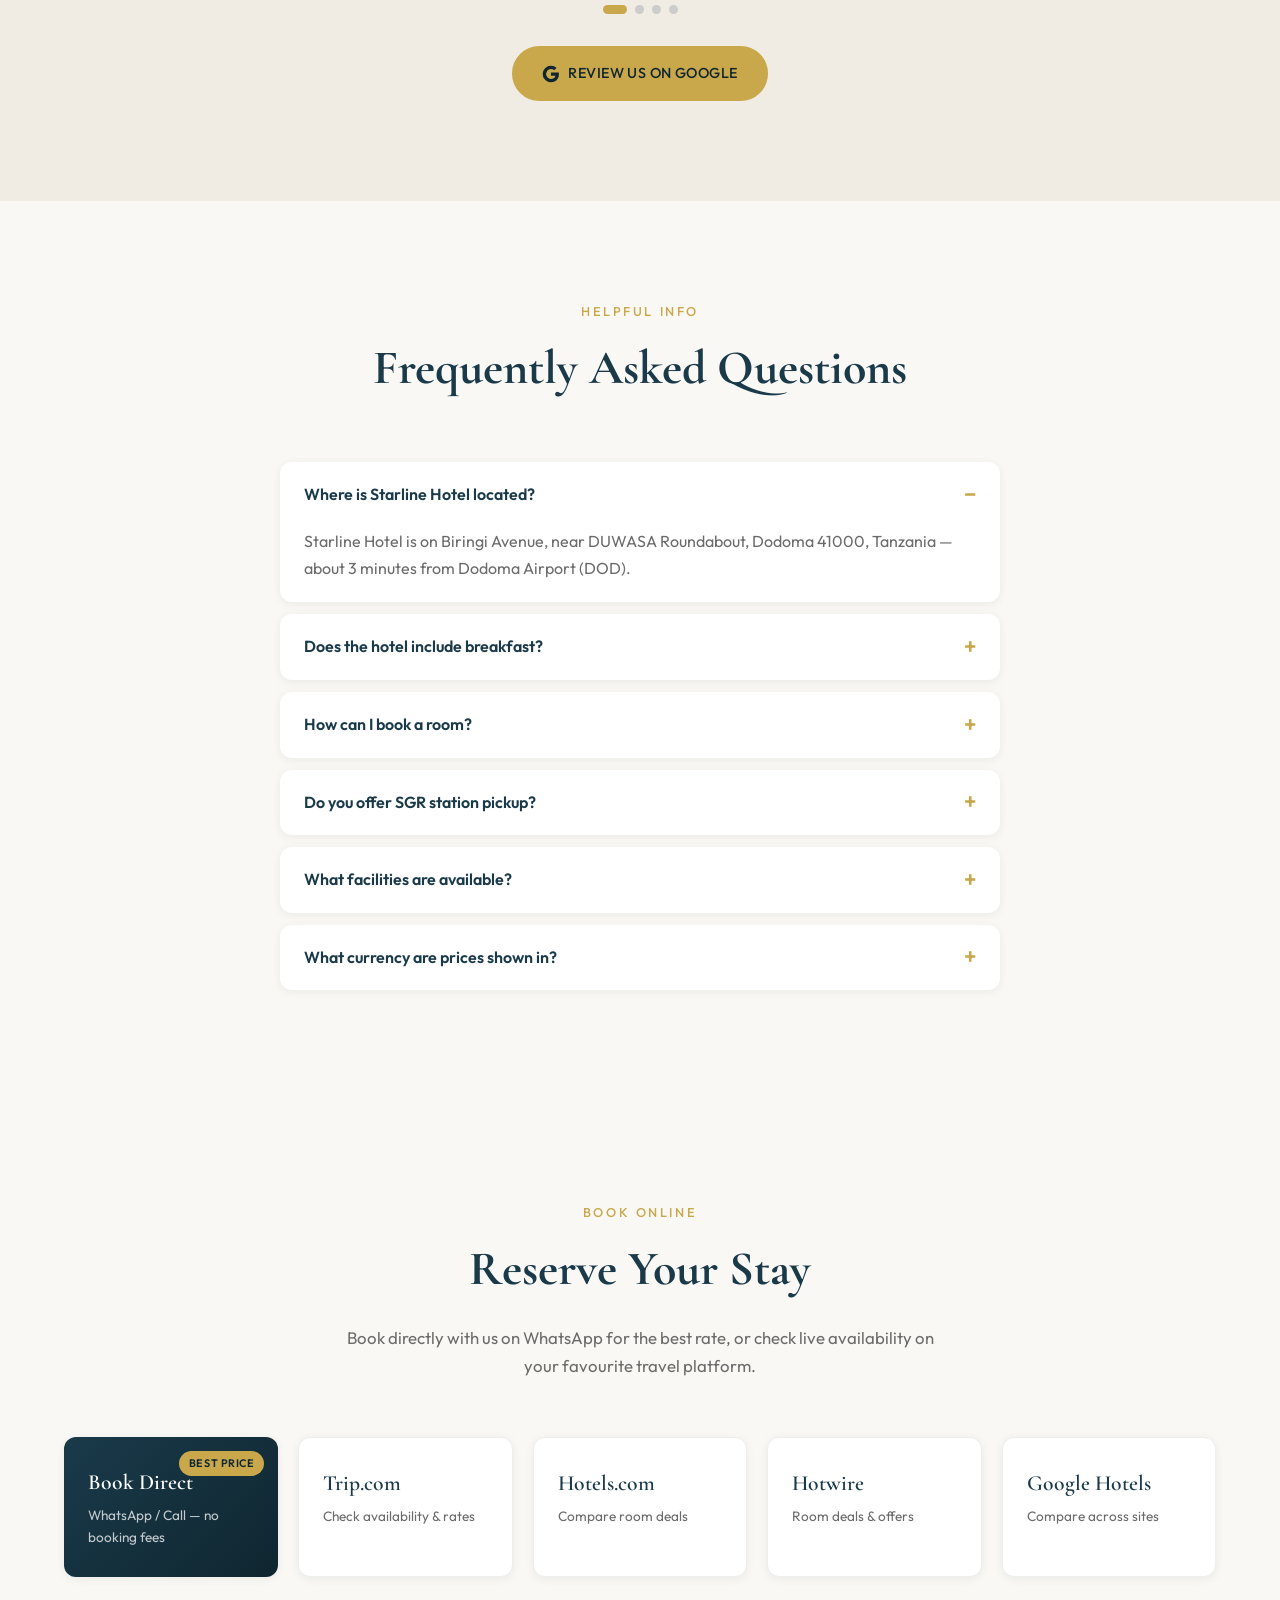
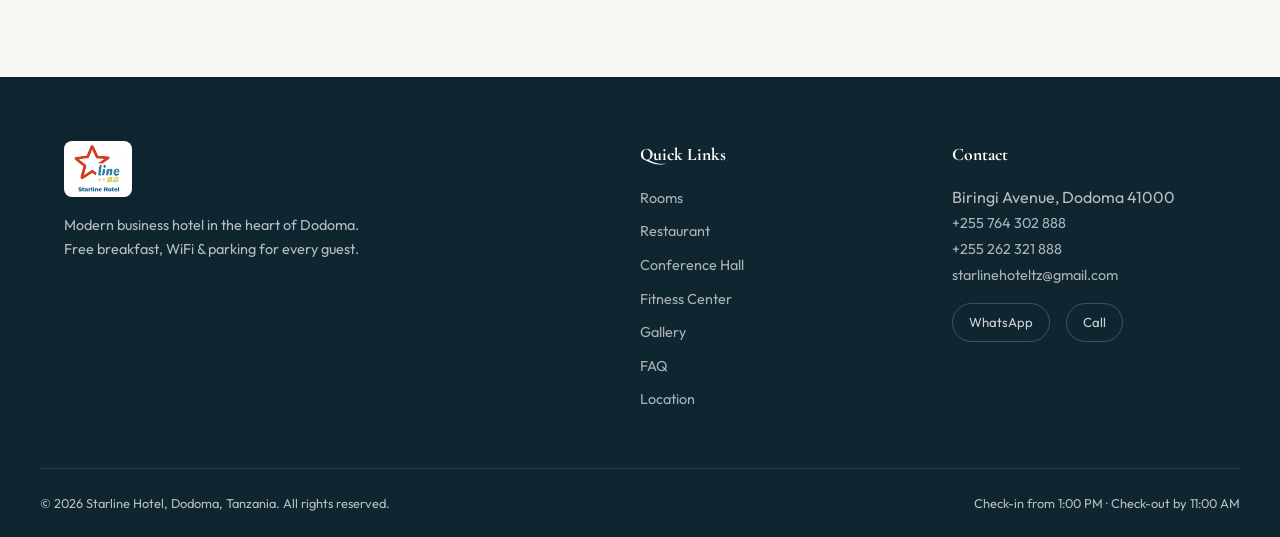
==== commit 08cb052e: "Revise index.html to update hotel branding and descriptions, reflecting a shift to a modern business" ====
--- a/index.html
+++ b/index.html
@@ -3,9 +3,9 @@
 <head>
   <meta charset="UTF-8">
   <meta name="viewport" content="width=device-width, initial-scale=1.0">
-  <title>Starline Hotel Dodoma | 5-Star Hotel in Tanzania — Book Direct</title>
-  <meta name="description" content="Starline Hotel — 5-star hotel in Dodoma, Tanzania near DUWASA Roundabout & Dodoma Airport. Free breakfast, WiFi & parking. SGR station pickup available. Rooms from TZS 105,000/night. Book on WhatsApp.">
-  <meta name="keywords" content="Starline Hotel, Starline Hotel Dodoma, hotel Dodoma Tanzania, 5 star hotel Dodoma, Dodoma accommodation, hotel near Dodoma airport, SGR station pickup Dodoma, Dodoma railway station hotel, conference hall Dodoma, Dodoma restaurant hotel">
+  <title>Starline Hotel | Modern Business Hotel in Dodoma — Book Direct</title>
+  <meta name="description" content="Starline Hotel — modern business hotel in Dodoma, Tanzania near DUWASA Roundabout & Dodoma Airport. Free breakfast, WiFi & parking. SGR station pickup available. Rooms from TZS 100,000/night. Book on WhatsApp.">
+  <meta name="keywords" content="Starline Hotel, Starline Hotel Dodoma, modern business hotel Dodoma, hotel Dodoma Tanzania, Dodoma accommodation, hotel near Dodoma airport, SGR station pickup Dodoma, Dodoma railway station hotel, conference hall Dodoma, Dodoma restaurant hotel">
   <meta name="author" content="Starline Hotel">
   <meta name="robots" content="index, follow, max-image-preview:large">
   <meta name="geo.region" content="TZ-03">
@@ -19,8 +19,8 @@
 
   <!-- Open Graph -->
   <meta property="og:site_name" content="Starline Hotel">
-  <meta property="og:title" content="Starline Hotel Dodoma | 5-Star Hotel in Tanzania">
-  <meta property="og:description" content="5-star hotel in Dodoma with free breakfast, WiFi, SGR station pickup, restaurant, gym & conference facilities. Rooms from TZS 105,000/night.">
+  <meta property="og:title" content="Starline Hotel | Modern Business Hotel in Dodoma">
+  <meta property="og:description" content="Modern business hotel in Dodoma with free breakfast, WiFi, SGR station pickup, restaurant, gym & conference facilities. Rooms from TZS 100,000/night.">
   <meta property="og:type" content="website">
   <meta property="og:url" content="https://www.starlinehotel.workers.dev/">
   <meta property="og:image" content="https://www.starlinehotel.workers.dev/images/exterior-day-2.jpg">
@@ -31,7 +31,7 @@
 
   <!-- Twitter Card -->
   <meta name="twitter:card" content="summary_large_image">
-  <meta name="twitter:title" content="Starline Hotel Dodoma | 5-Star Hotel in Tanzania">
+  <meta name="twitter:title" content="Starline Hotel | Modern Business Hotel in Dodoma">
   <meta name="twitter:description" content="Free breakfast, WiFi & parking. Pickup from Dodoma SGR Station. Book direct on WhatsApp.">
   <meta name="twitter:image" content="https://www.starlinehotel.workers.dev/images/exterior-day-2.jpg">
 
@@ -49,7 +49,7 @@
         "@id": "https://www.starlinehotel.workers.dev/#website",
         "url": "https://www.starlinehotel.workers.dev/",
         "name": "Starline Hotel",
-        "description": "Official website of Starline Hotel, a 5-star hotel in Dodoma, Tanzania.",
+        "description": "Official website of Starline Hotel, a modern business hotel in Dodoma, Tanzania.",
         "publisher": { "@id": "https://www.starlinehotel.workers.dev/#hotel" },
         "inLanguage": "en-TZ"
       },
@@ -58,7 +58,7 @@
         "@id": "https://www.starlinehotel.workers.dev/#hotel",
         "name": "Starline Hotel",
         "alternateName": "Starline Hotel Dodoma",
-        "description": "5-star hotel in Dodoma, Tanzania with 97 rooms, free buffet breakfast, high-speed WiFi, restaurant, fitness center, and conference facilities.",
+        "description": "Modern business hotel in Dodoma, Tanzania with 97 rooms, free buffet breakfast, high-speed WiFi, restaurant, fitness center, and conference facilities.",
         "url": "https://www.starlinehotel.workers.dev/",
         "image": [
           "https://www.starlinehotel.workers.dev/images/exterior-day-2.jpg",
@@ -68,11 +68,10 @@
         "logo": "https://www.starlinehotel.workers.dev/images/logo.png",
         "telephone": ["+255-764-302-888", "+255-26-232-1888"],
         "email": "starlinehoteltz@gmail.com",
-        "priceRange": "TZS 105,000 – 315,000",
+        "priceRange": "TZS 100,000 – 250,000",
         "currenciesAccepted": "TZS",
         "paymentAccepted": "Cash, Mobile Money",
         "numberOfRooms": 97,
-        "starRating": { "@type": "Rating", "ratingValue": "5", "bestRating": "5" },
         "aggregateRating": {
           "@type": "AggregateRating",
           "ratingValue": "8.5",
@@ -113,35 +112,35 @@
           {
             "@type": "Offer",
             "name": "Standard Single Room",
-            "price": "105000",
+            "price": "100000",
             "priceCurrency": "TZS",
             "availability": "https://schema.org/InStock"
           },
           {
             "@type": "Offer",
             "name": "Deluxe Single Room",
-            "price": "145000",
+            "price": "130000",
             "priceCurrency": "TZS",
             "availability": "https://schema.org/InStock"
           },
           {
             "@type": "Offer",
             "name": "Luxury Single Room",
-            "price": "198000",
+            "price": "150000",
             "priceCurrency": "TZS",
             "availability": "https://schema.org/InStock"
           },
           {
             "@type": "Offer",
             "name": "Deluxe Studio Suite",
-            "price": "250000",
+            "price": "200000",
             "priceCurrency": "TZS",
             "availability": "https://schema.org/InStock"
           },
           {
             "@type": "Offer",
             "name": "Suite, City View",
-            "price": "315000",
+            "price": "250000",
             "priceCurrency": "TZS",
             "availability": "https://schema.org/InStock"
           }
@@ -214,7 +213,7 @@
   <header class="header" id="header">
     <nav class="nav container">
       <a href="#home" class="nav-logo">
-        <img src="images/logo.png" alt="Starline Hotel Dodoma — 5-star hotel logo" class="logo-img" width="160" height="48">
+        <img src="images/logo.png" alt="Starline Hotel Dodoma — modern business hotel logo" class="logo-img" width="160" height="48">
       </a>
       <button class="nav-toggle" id="navToggle" aria-label="Toggle menu" aria-expanded="false">
         <span></span><span></span><span></span>
@@ -240,11 +239,11 @@
     </div>
     <div class="hero-overlay"></div>
     <div class="hero-content container">
-      <img src="images/logo.png" alt="Starline Hotel Dodoma — 5-star hotel in Tanzania" class="hero-logo" width="200" height="60">
+      <img src="images/logo.png" alt="Starline Hotel — modern business hotel in Dodoma" class="hero-logo" width="200" height="60">
       <p class="hero-eyebrow">Dodoma, Tanzania</p>
       <h1 class="hero-title">Starline Hotel</h1>
-      <p class="hero-tagline">Comfort &amp; Convenience in Dodoma</p>
-      <p class="hero-desc">A welcoming 5-star retreat near DUWASA Roundabout — free buffet breakfast, blazing-fast WiFi, pickup from Dodoma SGR Station, on-site dining, and conference facilities for business &amp; leisure.</p>
+      <p class="hero-tagline">Modern Business Hotel in Dodoma</p>
+      <p class="hero-desc">A welcoming retreat near DUWASA Roundabout — free buffet breakfast, blazing-fast WiFi, pickup from Dodoma SGR Station, on-site dining, and conference facilities for business &amp; leisure.</p>
       <div class="hero-actions">
         <a href="https://wa.me/255764302888?text=Hello%2C%20I%20would%20like%20to%20book%20a%20room%20at%20Starline%20Hotel." class="btn btn-primary" target="_blank" rel="noopener">Book Now</a>
         <a href="tel:+255764302888" class="btn btn-outline">Call +255 764 302 888</a>
@@ -325,7 +324,7 @@
               <li>Breakfast included</li>
             </ul>
             <div class="room-footer">
-              <div class="room-price">From <strong>TZS 105,000</strong><span>/night</span></div>
+              <div class="room-price">From <strong>TZS 100,000</strong><span>/night</span></div>
               <a href="https://wa.me/255764302888?text=Hi%2C%20I%27d%20like%20to%20book%20a%20Standard%20Single%20Room%20(Garden%20View)." class="btn btn-sm" target="_blank" rel="noopener">Book</a>
             </div>
           </div>
@@ -342,7 +341,7 @@
               <li>Breakfast included</li>
             </ul>
             <div class="room-footer">
-              <div class="room-price">From <strong>TZS 145,000</strong><span>/night</span></div>
+              <div class="room-price">From <strong>TZS 130,000</strong><span>/night</span></div>
               <a href="https://wa.me/255764302888?text=Hi%2C%20I%27d%20like%20to%20book%20a%20Deluxe%20Single%20Room." class="btn btn-sm" target="_blank" rel="noopener">Book</a>
             </div>
           </div>
@@ -359,7 +358,7 @@
               <li>Breakfast included</li>
             </ul>
             <div class="room-footer">
-              <div class="room-price">From <strong>TZS 198,000</strong><span>/night</span></div>
+              <div class="room-price">From <strong>TZS 150,000</strong><span>/night</span></div>
               <a href="https://wa.me/255764302888?text=Hi%2C%20I%27d%20like%20to%20book%20a%20Luxury%20Single%20Room%20(City%20View)." class="btn btn-sm" target="_blank" rel="noopener">Book</a>
             </div>
           </div>
@@ -376,7 +375,7 @@
               <li>Washer/dryer in room</li>
             </ul>
             <div class="room-footer">
-              <div class="room-price">From <strong>TZS 250,000</strong><span>/night</span></div>
+              <div class="room-price">From <strong>TZS 200,000</strong><span>/night</span></div>
               <a href="https://wa.me/255764302888?text=Hi%2C%20I%27d%20like%20to%20book%20a%20Deluxe%20Studio%20Suite." class="btn btn-sm" target="_blank" rel="noopener">Book</a>
             </div>
           </div>
@@ -394,7 +393,7 @@
               <li>Ideal for families &amp; executives</li>
             </ul>
             <div class="room-footer">
-              <div class="room-price">From <strong>TZS 315,000</strong><span>/night</span></div>
+              <div class="room-price">From <strong>TZS 250,000</strong><span>/night</span></div>
               <a href="https://wa.me/255764302888?text=Hi%2C%20I%27d%20like%20to%20book%20the%20Suite%20(City%20View)." class="btn btn-sm" target="_blank" rel="noopener">Book</a>
             </div>
           </div>
@@ -662,9 +661,9 @@
     <div class="container footer-grid">
       <div class="footer-brand">
         <a href="#home" class="nav-logo">
-          <img src="images/logo.png" alt="Starline Hotel Dodoma — 5-star hotel logo" class="logo-img" width="160" height="48">
+          <img src="images/logo.png" alt="Starline Hotel Dodoma — modern business hotel logo" class="logo-img" width="160" height="48">
         </a>
-        <p>5-star comfort in the heart of Dodoma. Free breakfast, WiFi &amp; parking for every guest.</p>
+        <p>Modern business hotel in the heart of Dodoma. Free breakfast, WiFi &amp; parking for every guest.</p>
       </div>
       <div class="footer-links">
         <h4>Quick Links</h4>
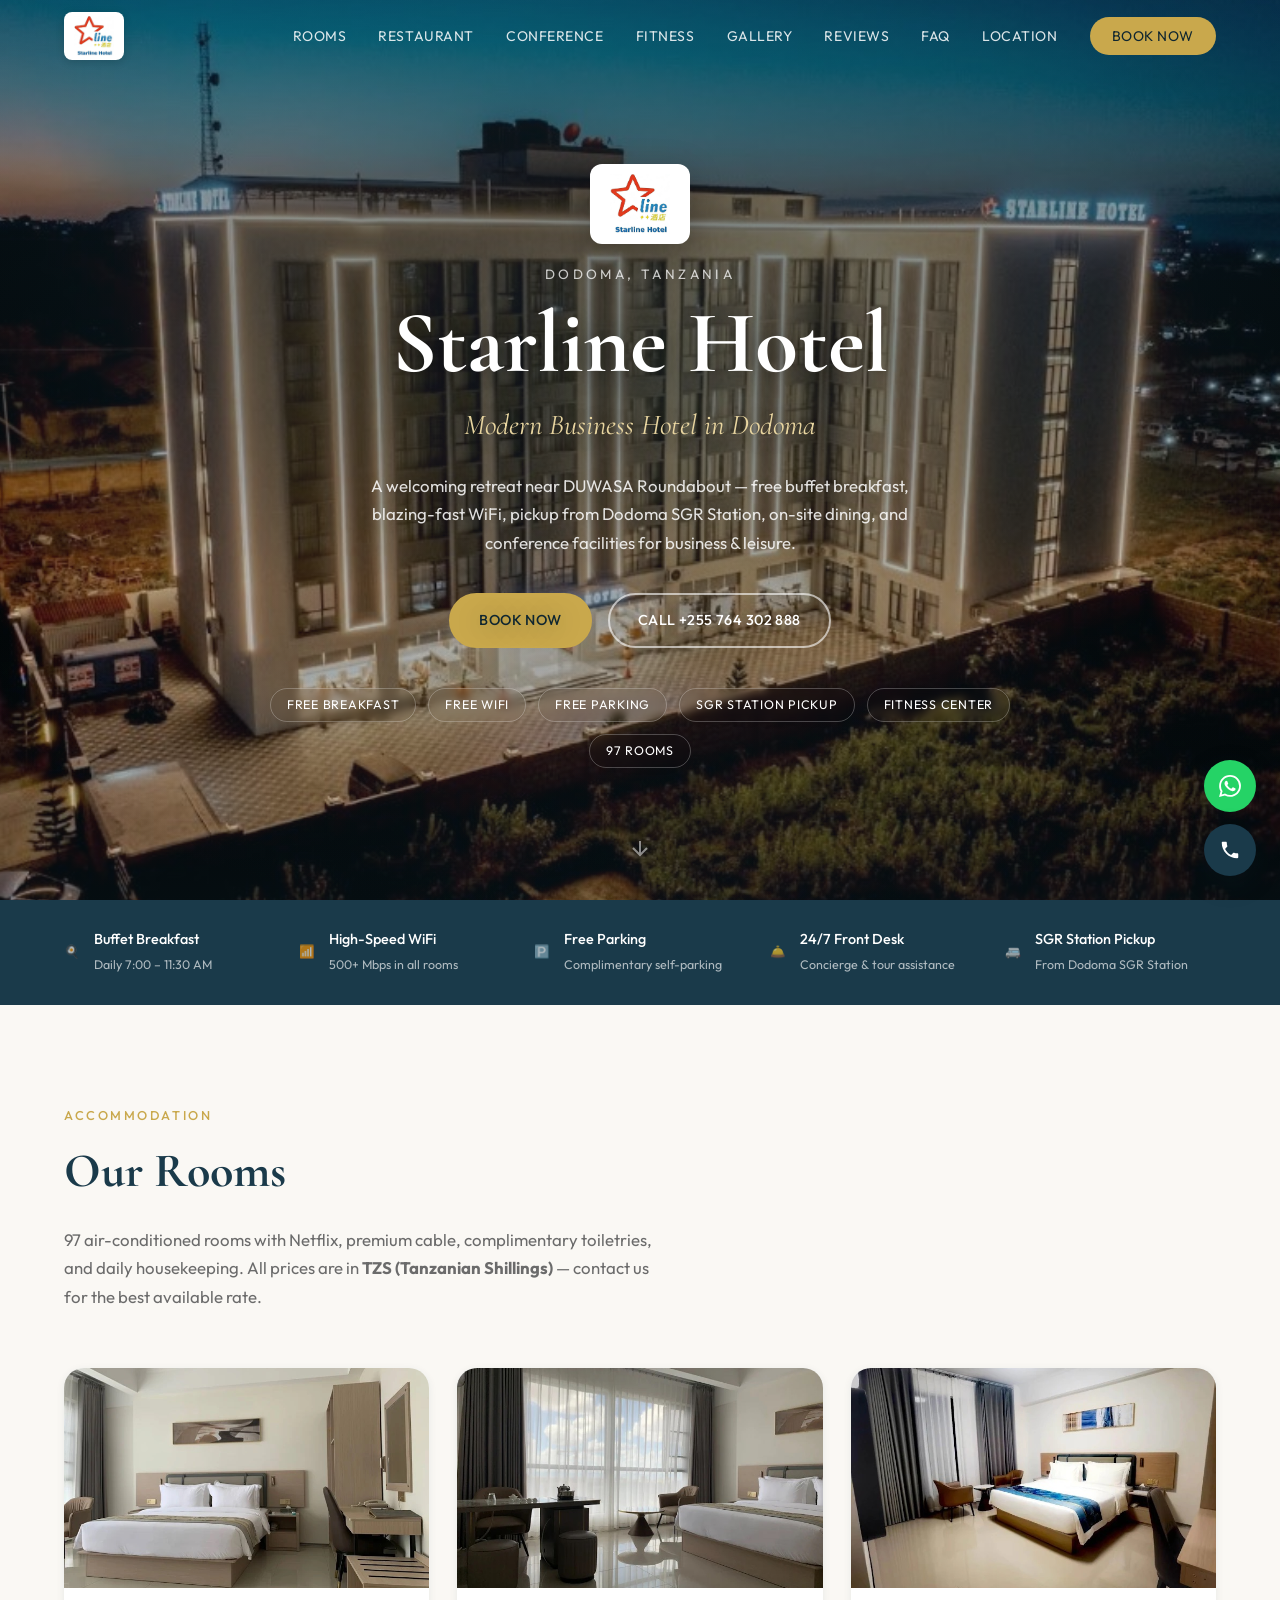
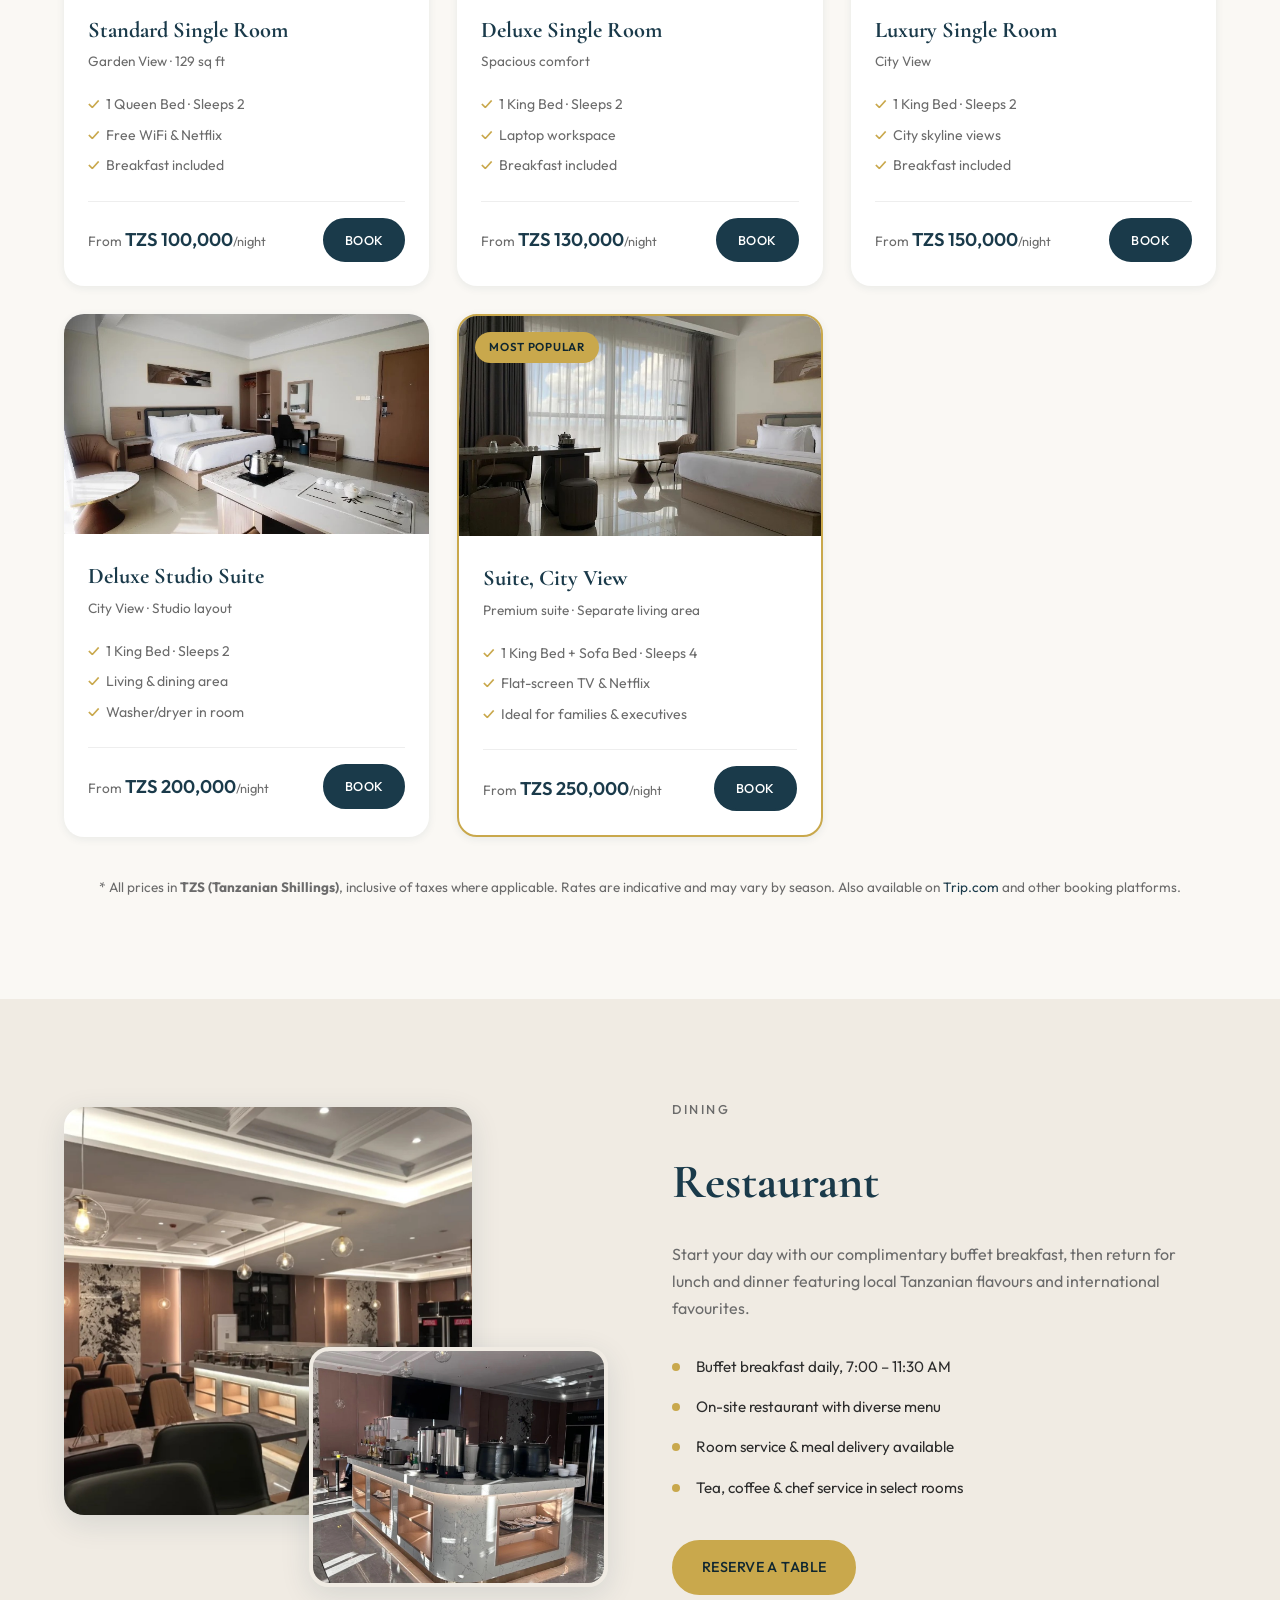
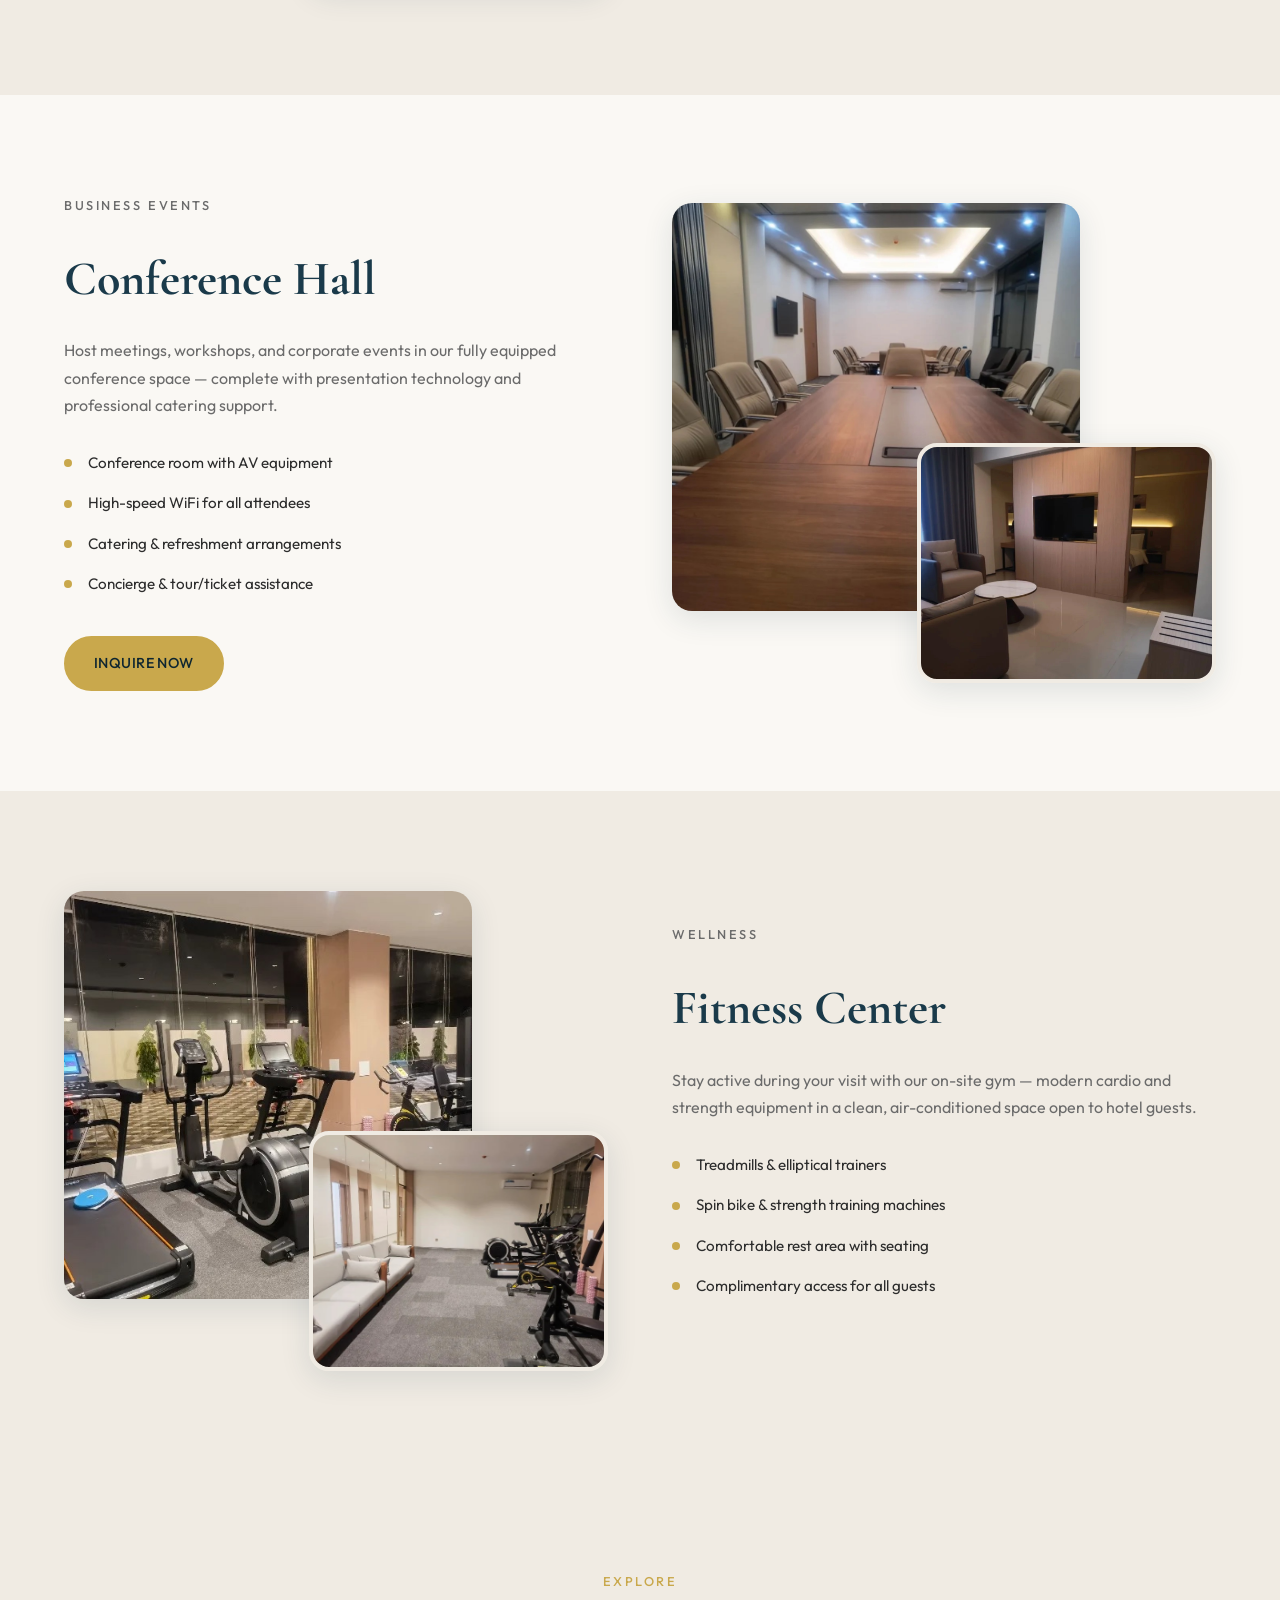
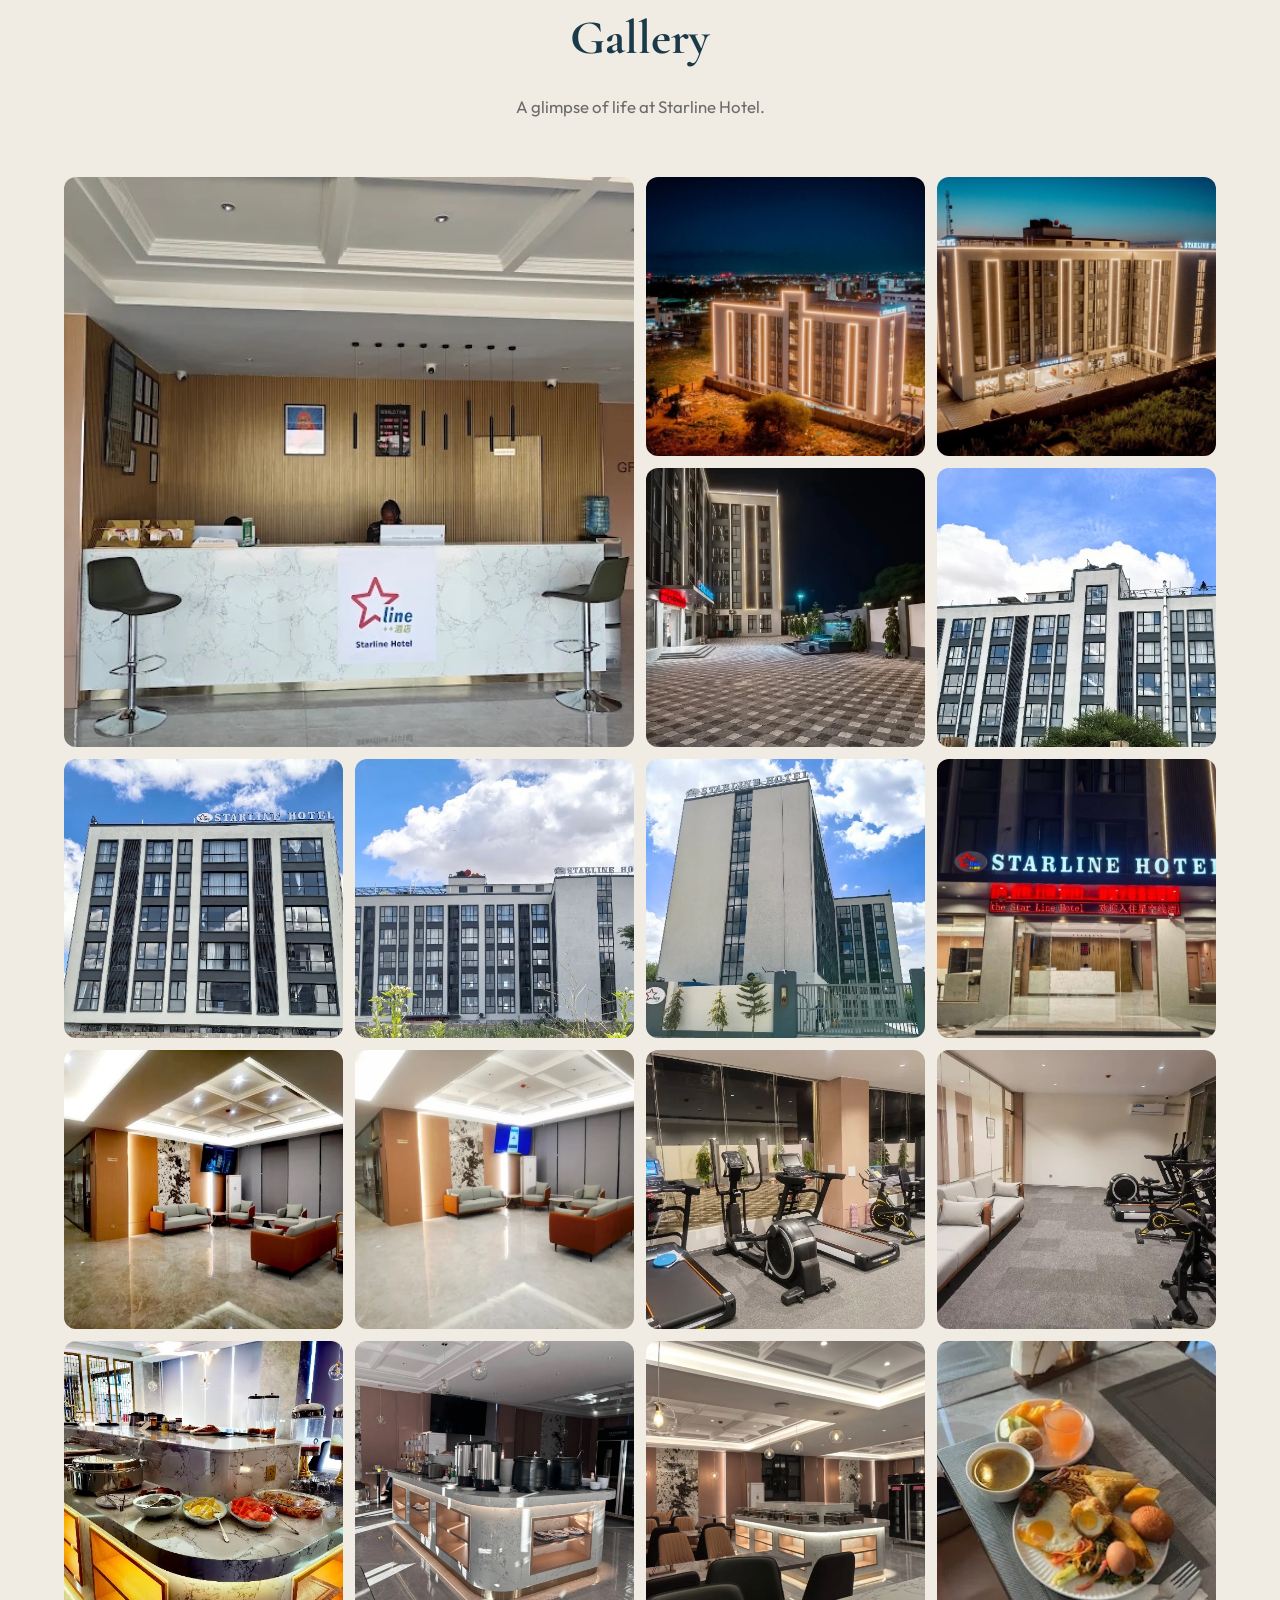
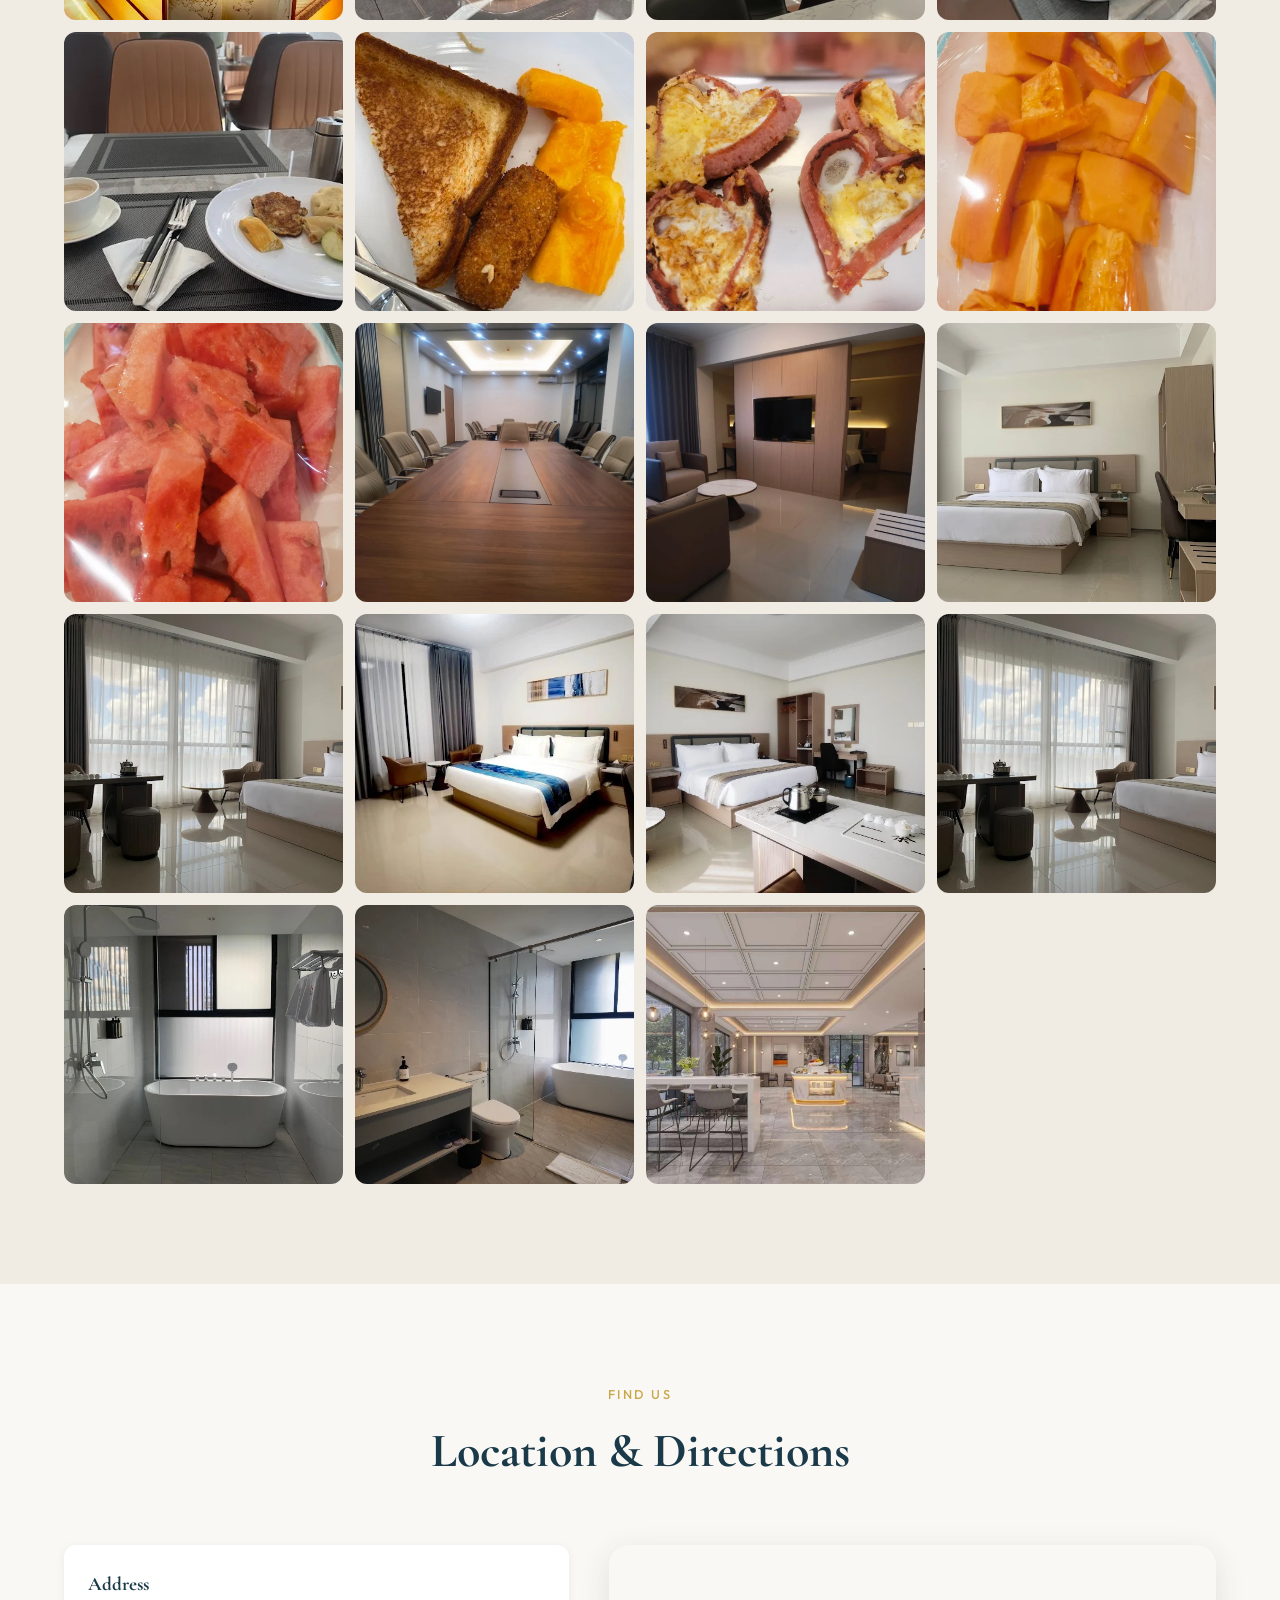
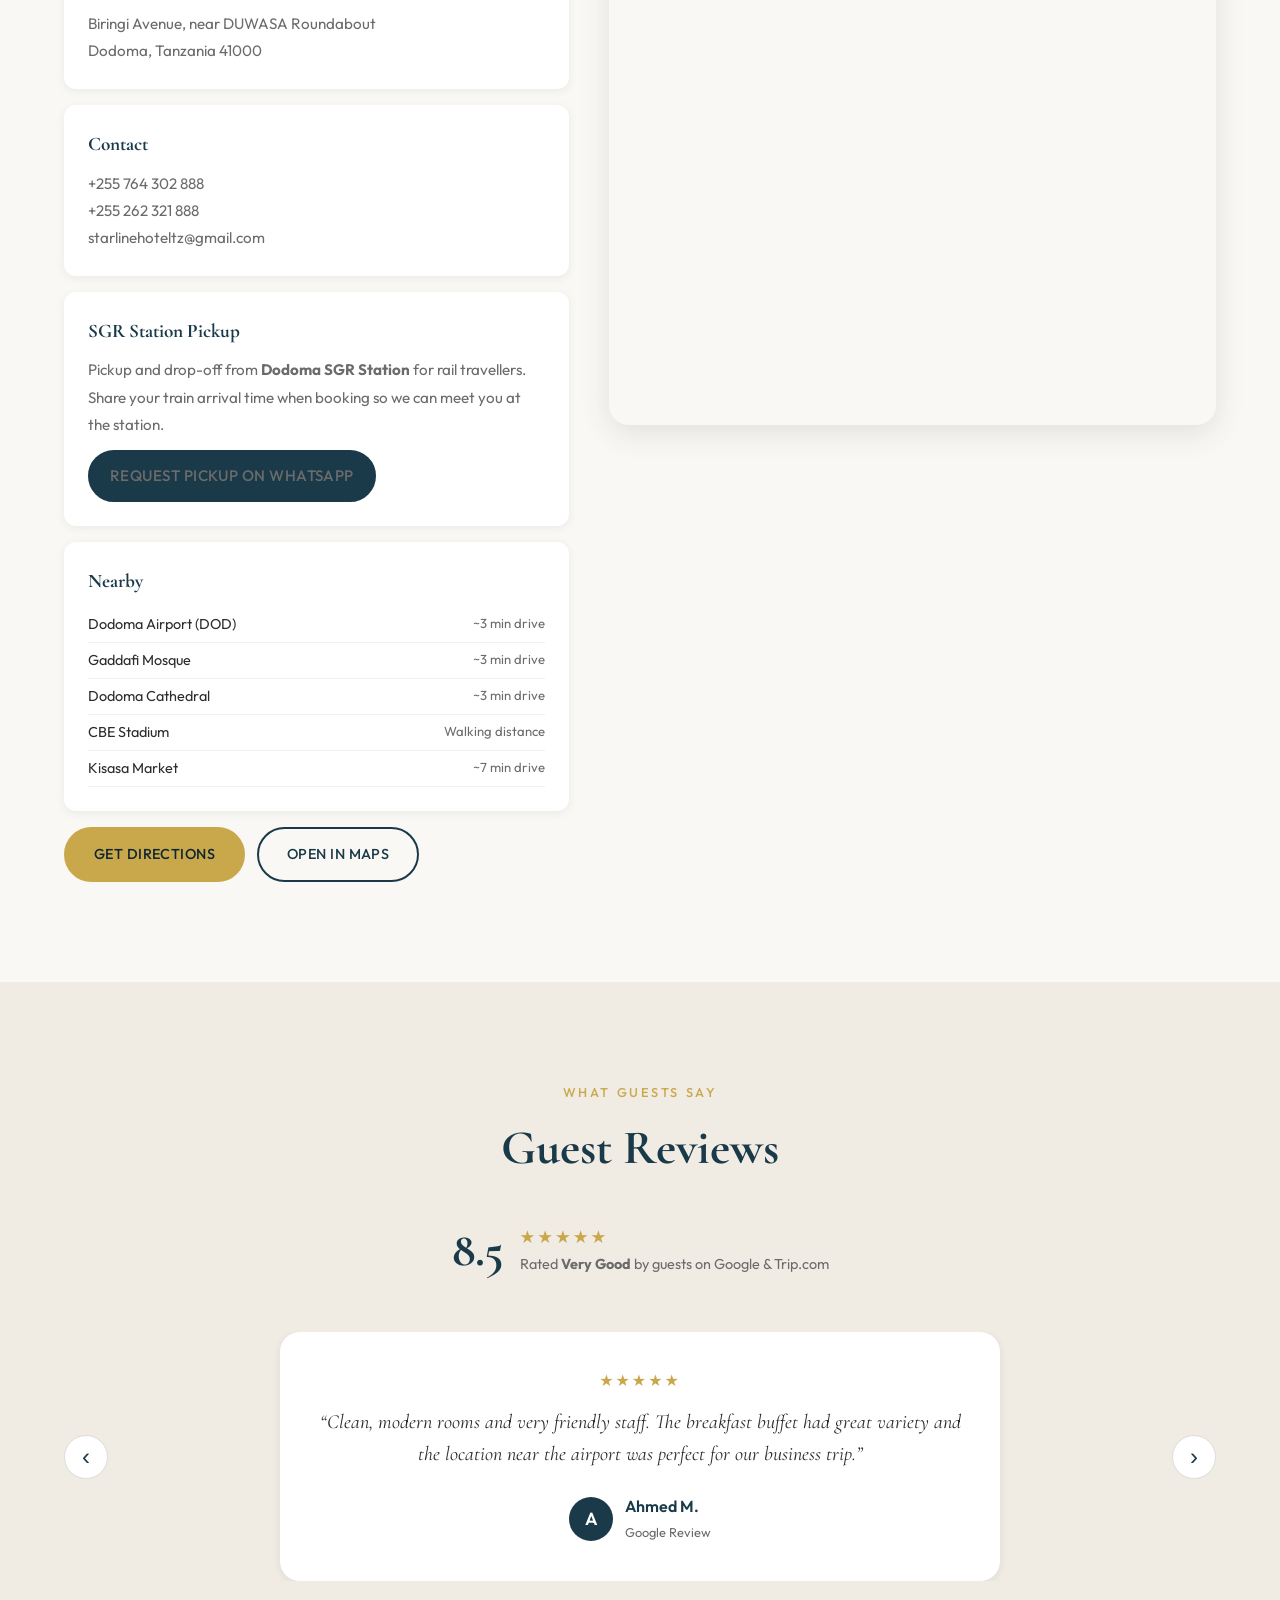
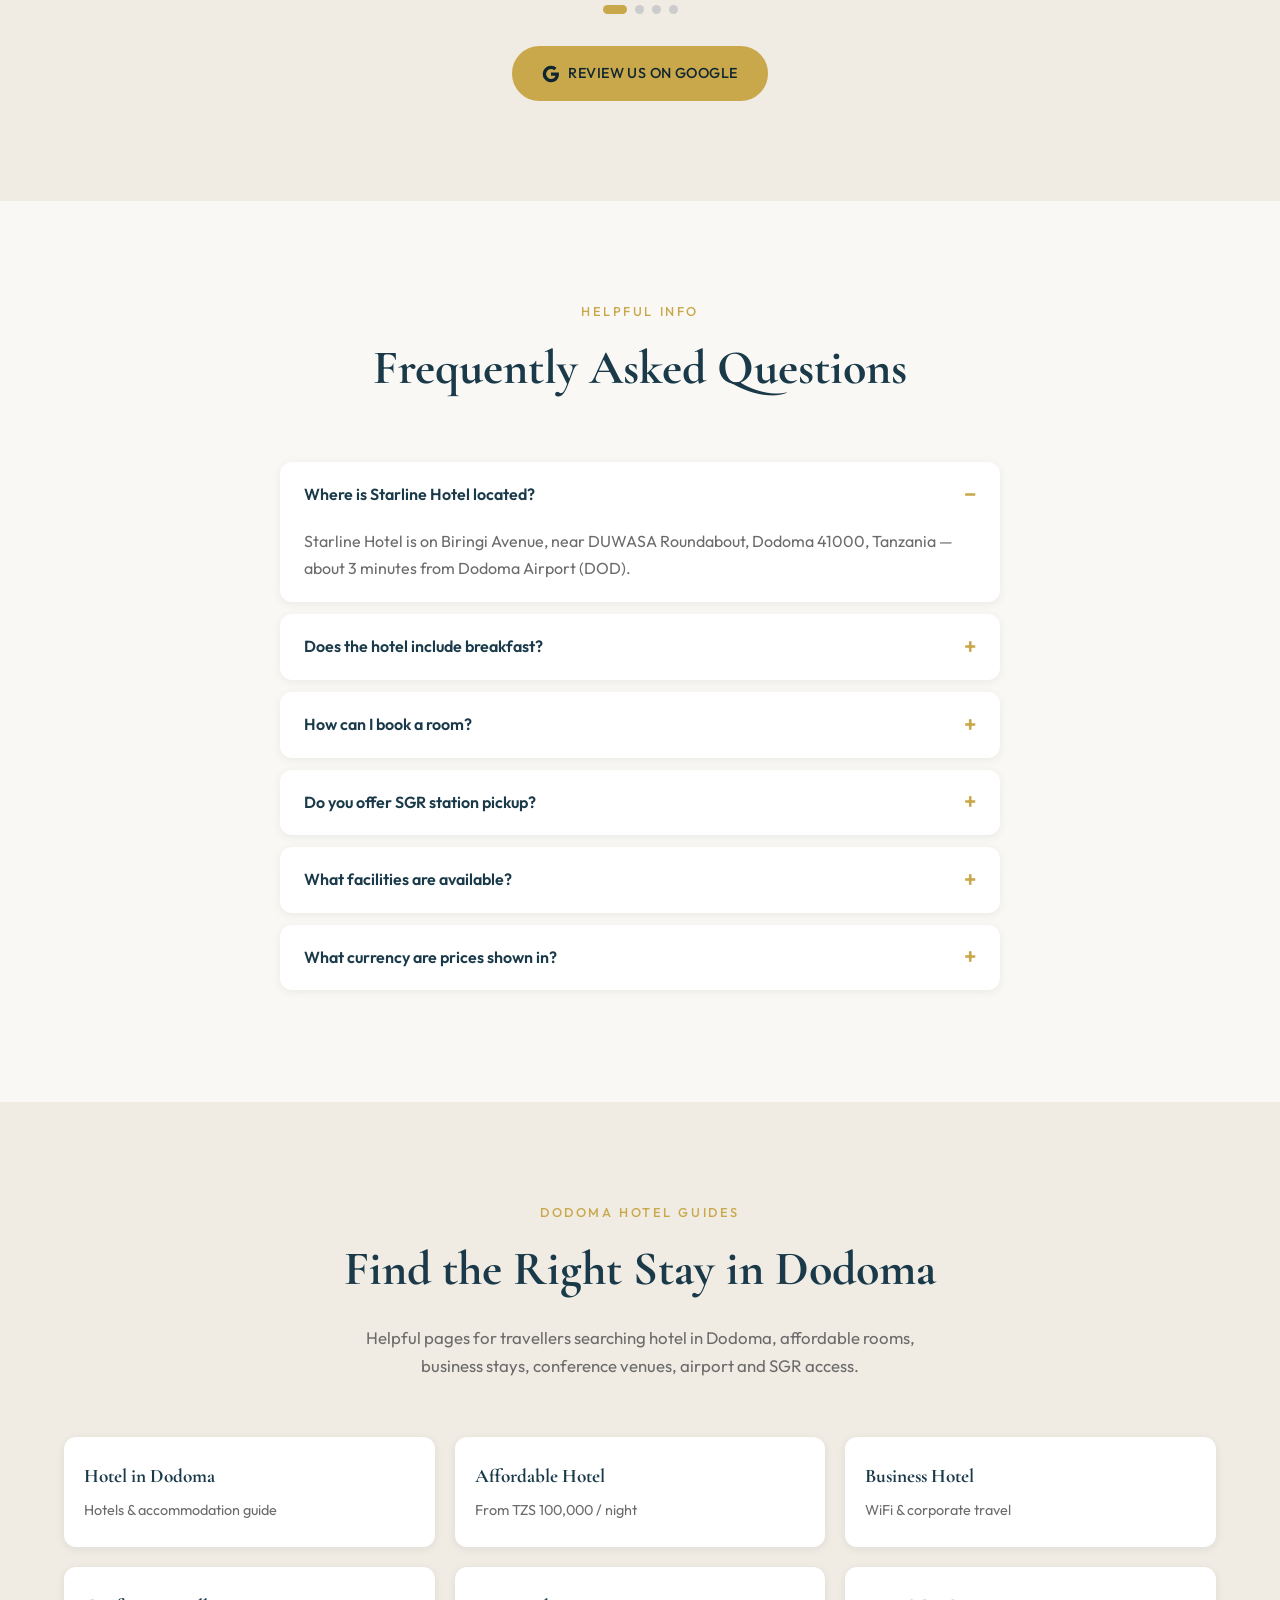
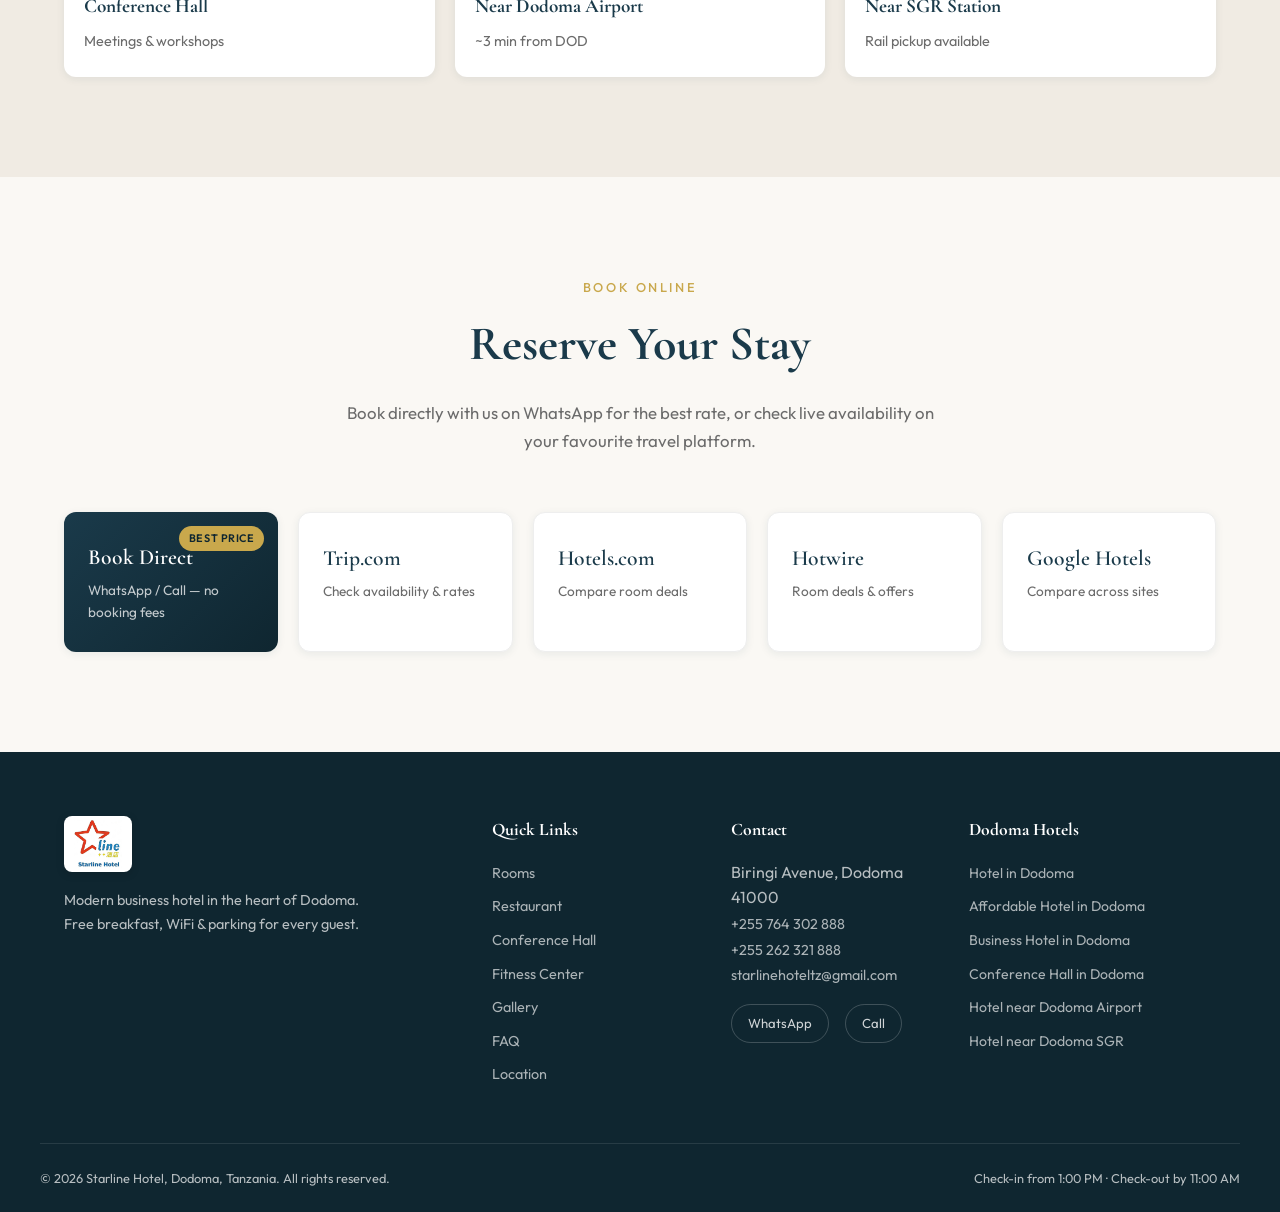
==== commit 7f755118: "Enhance index.html with new sections for a promotional video and SEO destination guides, improving u" ====
--- a/index.html
+++ b/index.html
@@ -5,7 +5,7 @@
   <meta name="viewport" content="width=device-width, initial-scale=1.0">
   <title>Starline Hotel | Modern Business Hotel in Dodoma — Book Direct</title>
   <meta name="description" content="Starline Hotel — modern business hotel in Dodoma, Tanzania near DUWASA Roundabout & Dodoma Airport. Free breakfast, WiFi & parking. SGR station pickup available. Rooms from TZS 100,000/night. Book on WhatsApp.">
-  <meta name="keywords" content="Starline Hotel, Starline Hotel Dodoma, modern business hotel Dodoma, hotel Dodoma Tanzania, Dodoma accommodation, hotel near Dodoma airport, SGR station pickup Dodoma, Dodoma railway station hotel, conference hall Dodoma, Dodoma restaurant hotel">
+  <meta name="keywords" content="hotel, hotel in Dodoma, hotels in Dodoma, accommodation in Dodoma, affordable hotel in Dodoma, business hotel in Dodoma, conference hotel Dodoma, Starline Hotel, Starline Hotel Dodoma, hotel near Dodoma airport, hotel near Dodoma SGR station">
   <meta name="author" content="Starline Hotel">
   <meta name="robots" content="index, follow, max-image-preview:large">
   <meta name="geo.region" content="TZ-03">
@@ -620,6 +620,25 @@
     </div>
   </section>
 
+  <!-- SEO destination guides -->
+  <section class="section seo-related" id="guides">
+    <div class="container">
+      <div class="section-header section-header--center">
+        <p class="section-eyebrow">Dodoma Hotel Guides</p>
+        <h2 class="section-title">Find the Right Stay in Dodoma</h2>
+        <p class="section-desc">Helpful pages for travellers searching hotel in Dodoma, affordable rooms, business stays, conference venues, airport and SGR access.</p>
+      </div>
+      <div class="seo-related-grid">
+        <a href="hotel-in-dodoma/"><strong>Hotel in Dodoma</strong><span>Hotels &amp; accommodation guide</span></a>
+        <a href="affordable-hotel-dodoma/"><strong>Affordable Hotel</strong><span>From TZS 100,000 / night</span></a>
+        <a href="business-hotel-dodoma/"><strong>Business Hotel</strong><span>WiFi &amp; corporate travel</span></a>
+        <a href="conference-hall-dodoma/"><strong>Conference Hall</strong><span>Meetings &amp; workshops</span></a>
+        <a href="hotel-near-dodoma-airport/"><strong>Near Dodoma Airport</strong><span>~3 min from DOD</span></a>
+        <a href="hotel-near-dodoma-sgr-station/"><strong>Near SGR Station</strong><span>Rail pickup available</span></a>
+      </div>
+    </div>
+  </section>
+
   <!-- Book with Partners -->
   <section class="section partners" id="book">
     <div class="container">
@@ -658,7 +677,7 @@
 
   <!-- Footer -->
   <footer class="footer">
-    <div class="container footer-grid">
+    <div class="container footer-grid footer-grid--seo">
       <div class="footer-brand">
         <a href="#home" class="nav-logo">
           <img src="images/logo.png" alt="Starline Hotel Dodoma — modern business hotel logo" class="logo-img" width="160" height="48">
@@ -690,6 +709,17 @@
           <a href="tel:+255764302888" aria-label="Call mobile">Call</a>
         </div>
       </div>
+      <div class="footer-seo">
+        <h4>Dodoma Hotels</h4>
+        <ul>
+          <li><a href="hotel-in-dodoma/">Hotel in Dodoma</a></li>
+          <li><a href="affordable-hotel-dodoma/">Affordable Hotel in Dodoma</a></li>
+          <li><a href="business-hotel-dodoma/">Business Hotel in Dodoma</a></li>
+          <li><a href="conference-hall-dodoma/">Conference Hall in Dodoma</a></li>
+          <li><a href="hotel-near-dodoma-airport/">Hotel near Dodoma Airport</a></li>
+          <li><a href="hotel-near-dodoma-sgr-station/">Hotel near Dodoma SGR</a></li>
+        </ul>
+      </div>
     </div>
     <div class="footer-bottom container">
       <p>&copy; 2026 Starline Hotel, Dodoma, Tanzania. All rights reserved.</p>
--- a/css/styles.css
+++ b/css/styles.css
@@ -1437,3 +1437,263 @@
     text-align: center;
   }
 }
+
+/* ---- SEO Landing Pages ---- */
+.page-hero {
+  position: relative;
+  min-height: 52vh;
+  display: flex;
+  align-items: flex-end;
+  padding: calc(var(--header-h) + 48px) 0 56px;
+  color: var(--color-white);
+  overflow: hidden;
+  background: var(--color-primary-dark);
+}
+
+.page-hero-bg {
+  position: absolute;
+  inset: 0;
+}
+
+.page-hero-bg img {
+  width: 100%;
+  height: 100%;
+  object-fit: cover;
+  object-position: center 55%;
+}
+
+.page-hero-overlay {
+  position: absolute;
+  inset: 0;
+  background: linear-gradient(
+    180deg,
+    rgba(15, 38, 48, 0.55) 0%,
+    rgba(15, 38, 48, 0.72) 45%,
+    rgba(15, 38, 48, 0.92) 100%
+  );
+}
+
+.page-hero-content {
+  position: relative;
+  z-index: 2;
+  max-width: 760px;
+}
+
+.breadcrumb {
+  display: flex;
+  flex-wrap: wrap;
+  gap: 8px;
+  align-items: center;
+  font-size: 0.8rem;
+  letter-spacing: 0.04em;
+  text-transform: uppercase;
+  opacity: 0.8;
+  margin-bottom: 18px;
+}
+
+.breadcrumb a {
+  color: rgba(255, 255, 255, 0.75);
+}
+
+.breadcrumb a:hover {
+  color: var(--color-accent-light);
+}
+
+.breadcrumb span {
+  opacity: 0.5;
+}
+
+.page-hero h1 {
+  font-family: var(--font-serif);
+  font-size: clamp(2.2rem, 5vw, 3.6rem);
+  font-weight: 700;
+  line-height: 1.1;
+  margin-bottom: 16px;
+}
+
+.page-hero-lead {
+  font-size: 1.08rem;
+  line-height: 1.7;
+  opacity: 0.9;
+  margin-bottom: 28px;
+  max-width: 640px;
+}
+
+.seo-layout {
+  display: grid;
+  grid-template-columns: 1.6fr 1fr;
+  gap: 48px;
+  align-items: start;
+}
+
+.seo-prose h2 {
+  font-family: var(--font-serif);
+  font-size: clamp(1.6rem, 3vw, 2.1rem);
+  color: var(--color-primary);
+  margin: 40px 0 16px;
+}
+
+.seo-prose h2:first-child {
+  margin-top: 0;
+}
+
+.seo-prose p,
+.seo-prose li {
+  color: var(--color-text-muted);
+  font-size: 1.02rem;
+  line-height: 1.75;
+  margin-bottom: 14px;
+}
+
+.seo-prose ul {
+  padding-left: 1.2em;
+  margin-bottom: 20px;
+}
+
+.seo-prose a {
+  text-decoration: underline;
+  text-underline-offset: 3px;
+}
+
+.seo-aside {
+  position: sticky;
+  top: calc(var(--header-h) + 24px);
+  display: grid;
+  gap: 20px;
+}
+
+.seo-card {
+  background: var(--color-bg-alt);
+  border-radius: var(--radius-lg);
+  padding: 28px 24px;
+}
+
+.seo-card h3 {
+  font-family: var(--font-serif);
+  font-size: 1.35rem;
+  color: var(--color-primary);
+  margin-bottom: 12px;
+}
+
+.seo-card p,
+.seo-card li {
+  font-size: 0.95rem;
+  color: var(--color-text-muted);
+  line-height: 1.65;
+  margin-bottom: 10px;
+}
+
+.seo-card ul {
+  list-style: none;
+  padding: 0;
+}
+
+.seo-card li a {
+  color: var(--color-primary);
+}
+
+.seo-card li a:hover {
+  color: var(--color-accent);
+}
+
+.seo-card .btn {
+  width: 100%;
+  margin-top: 8px;
+}
+
+.seo-related {
+  background: var(--color-bg-alt);
+}
+
+.seo-related-grid {
+  display: grid;
+  grid-template-columns: repeat(3, 1fr);
+  gap: 20px;
+}
+
+.seo-related a {
+  display: block;
+  padding: 24px 20px;
+  background: var(--color-white);
+  border-radius: var(--radius);
+  box-shadow: var(--shadow-sm);
+  color: var(--color-primary);
+  transition: transform var(--transition), box-shadow var(--transition);
+}
+
+.seo-related a:hover {
+  transform: translateY(-3px);
+  box-shadow: var(--shadow-md);
+  color: var(--color-primary);
+}
+
+.seo-related strong {
+  display: block;
+  font-family: var(--font-serif);
+  font-size: 1.2rem;
+  margin-bottom: 6px;
+}
+
+.seo-related span {
+  font-size: 0.9rem;
+  color: var(--color-text-muted);
+}
+
+.footer-grid--seo {
+  grid-template-columns: 2fr 1fr 1fr 1.3fr;
+}
+
+.footer-seo h4 {
+  margin-bottom: 16px;
+}
+
+.footer-seo ul {
+  list-style: none;
+  columns: 1;
+}
+
+.footer-seo li {
+  margin-bottom: 8px;
+}
+
+.footer-seo a {
+  color: rgba(255, 255, 255, 0.65);
+  font-size: 0.88rem;
+}
+
+.footer-seo a:hover {
+  color: var(--color-accent);
+}
+
+@media (max-width: 1024px) {
+  .seo-layout {
+    grid-template-columns: 1fr;
+  }
+
+  .seo-aside {
+    position: static;
+  }
+
+  .seo-related-grid {
+    grid-template-columns: 1fr 1fr;
+  }
+
+  .footer-grid--seo {
+    grid-template-columns: 1fr 1fr;
+  }
+}
+
+@media (max-width: 768px) {
+  .page-hero {
+    min-height: 46vh;
+    padding-bottom: 40px;
+  }
+
+  .seo-related-grid {
+    grid-template-columns: 1fr;
+  }
+
+  .footer-grid--seo {
+    grid-template-columns: 1fr;
+  }
+}
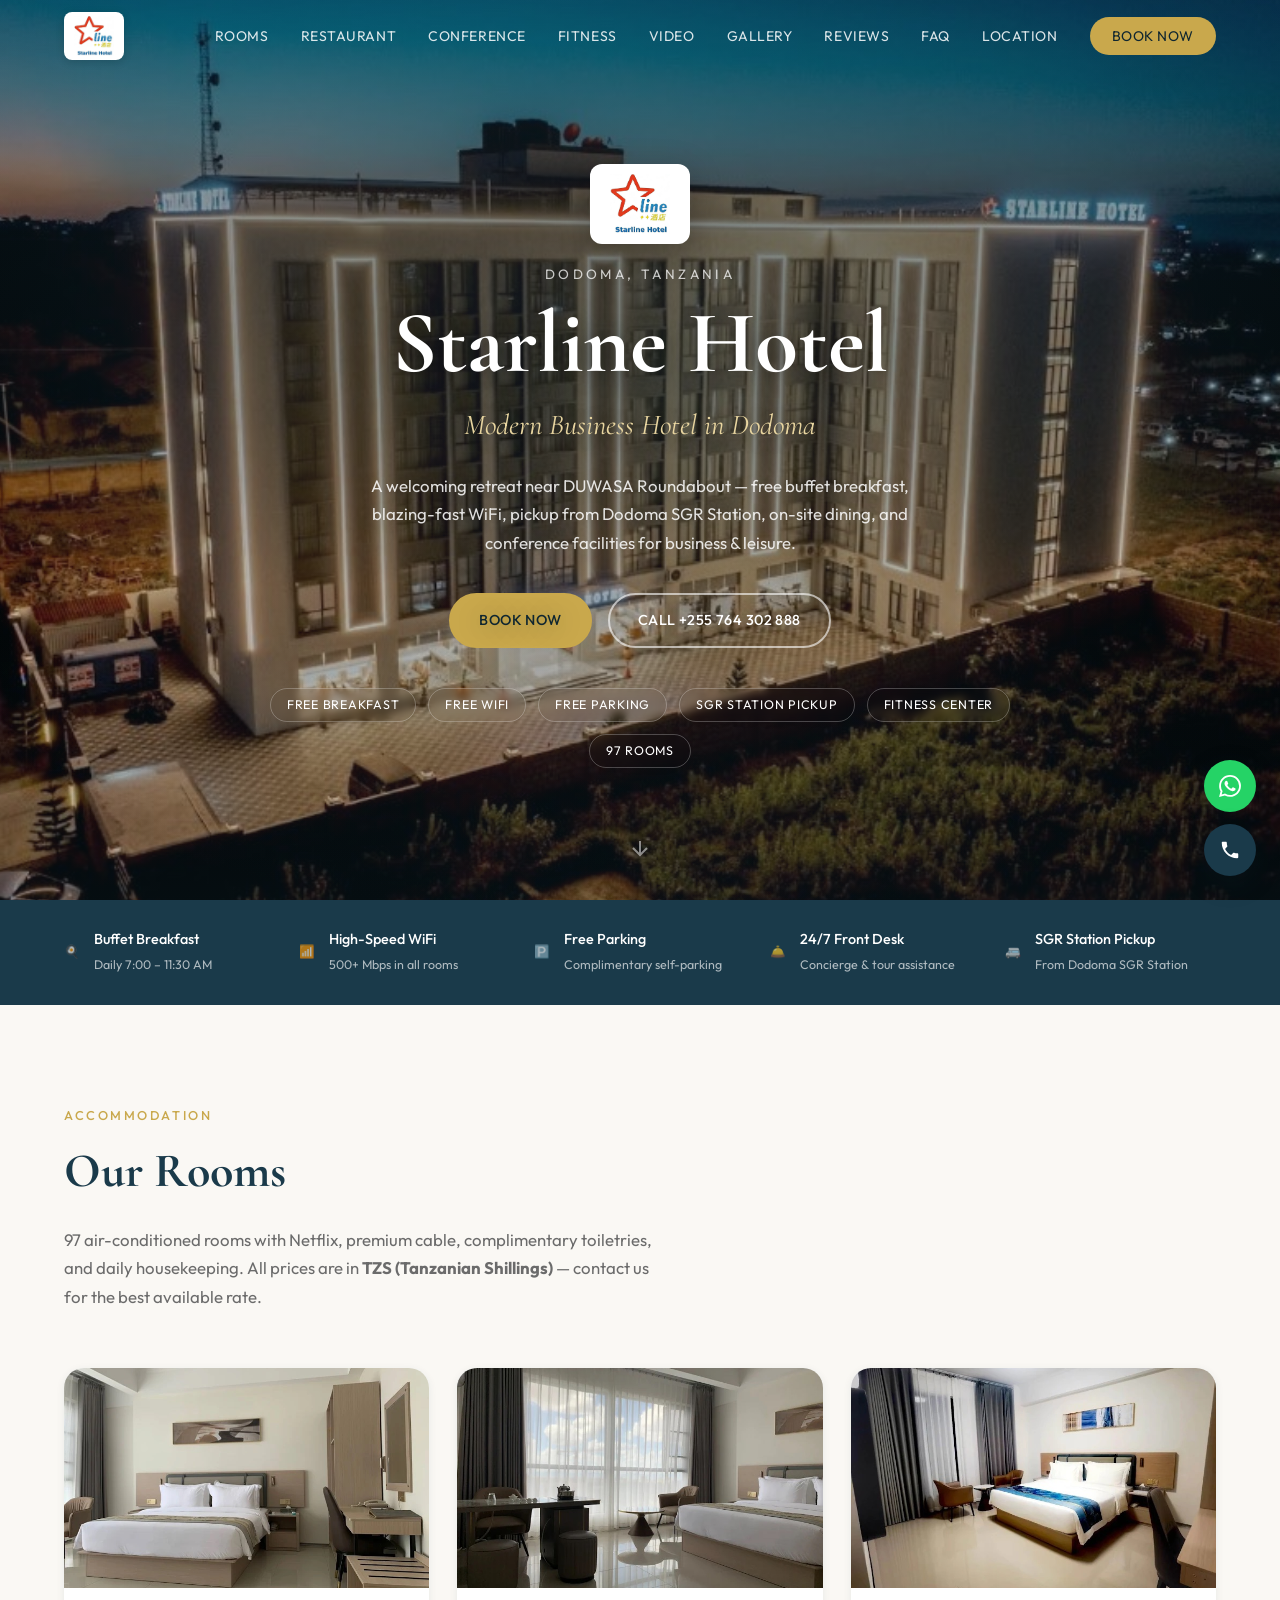
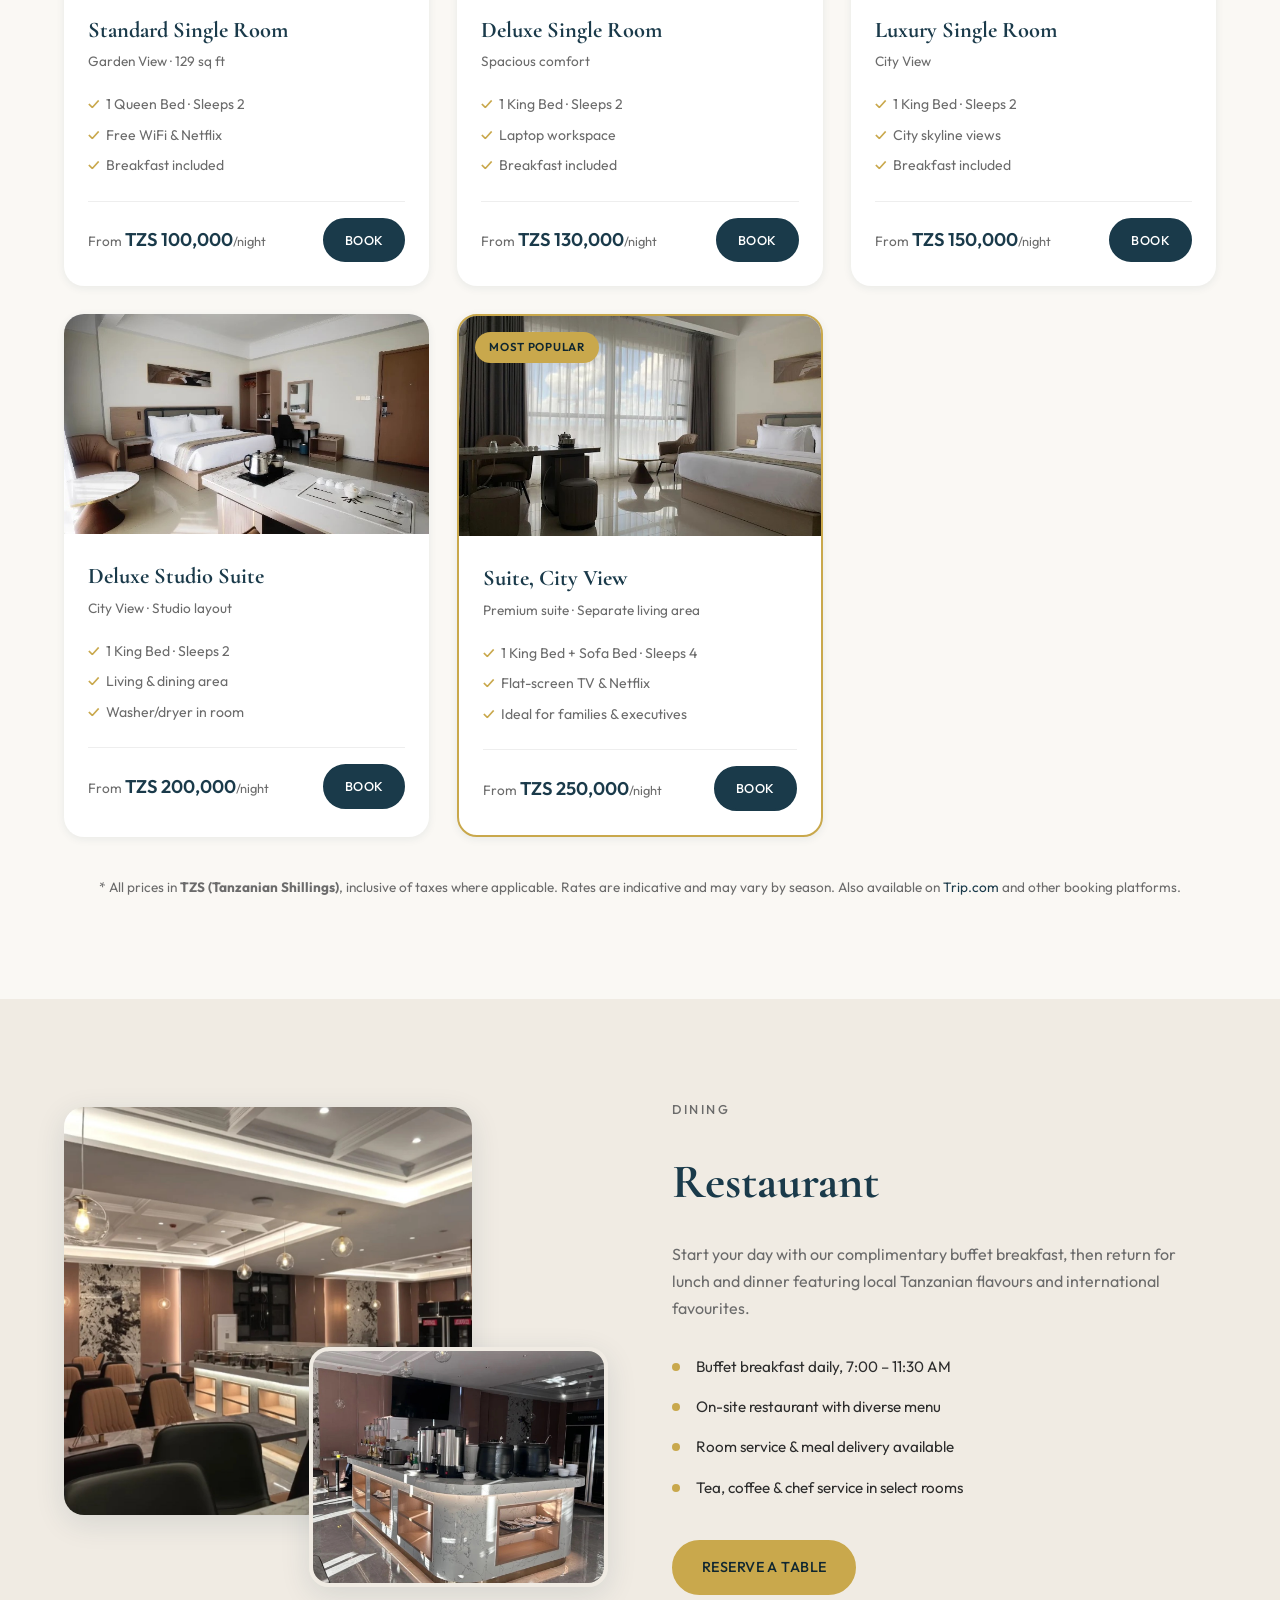
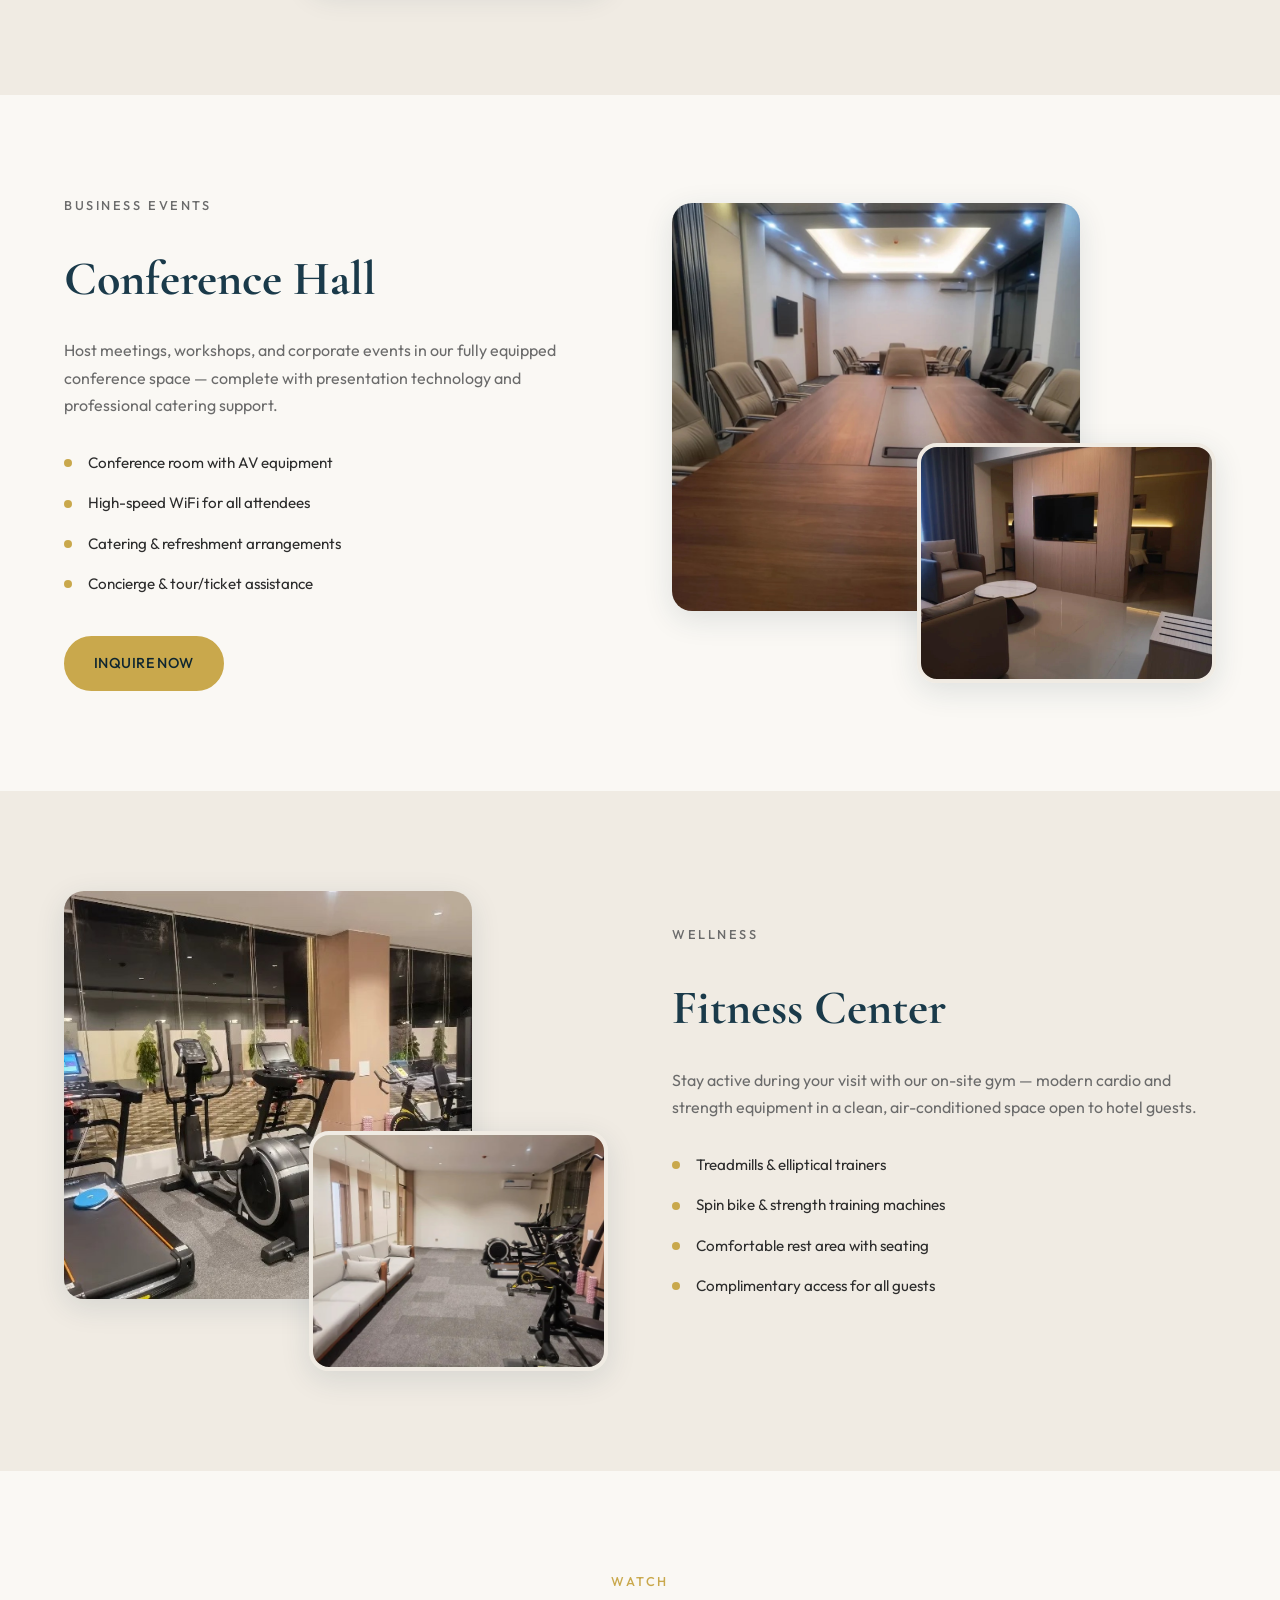
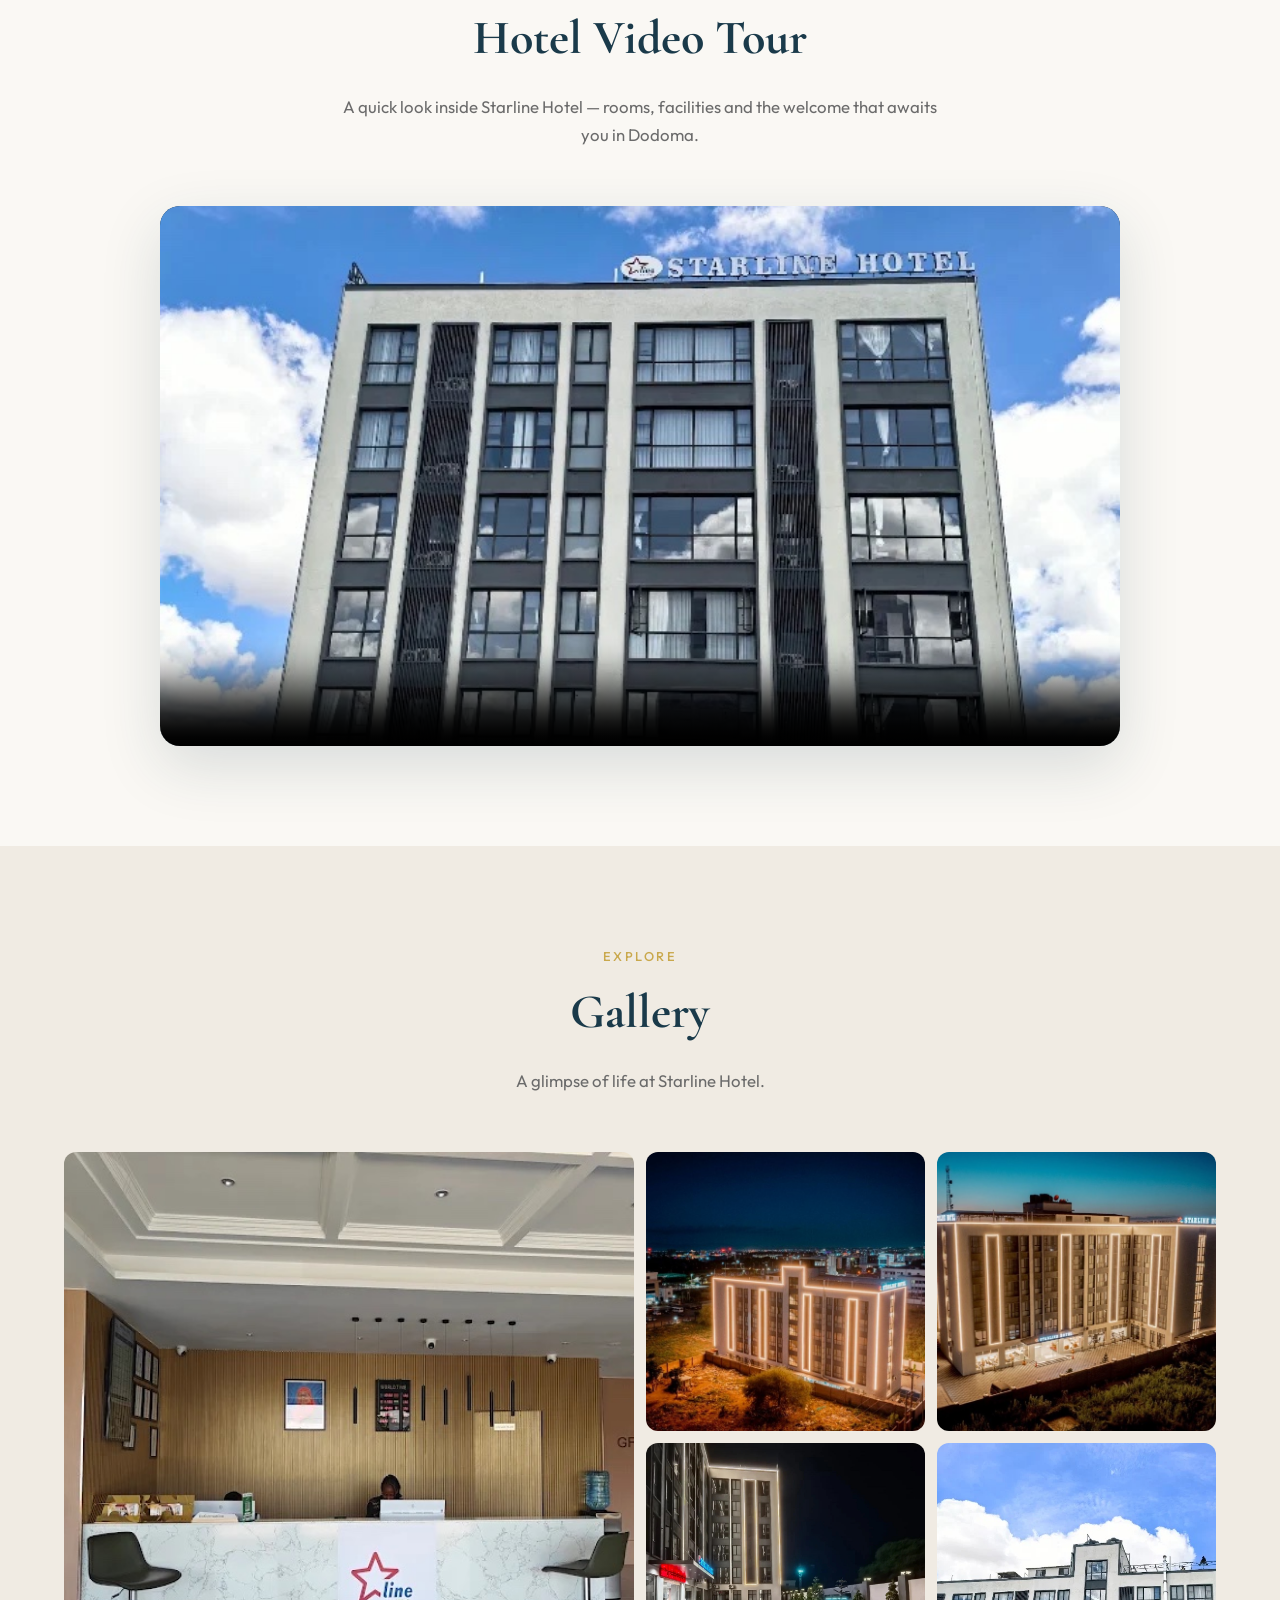
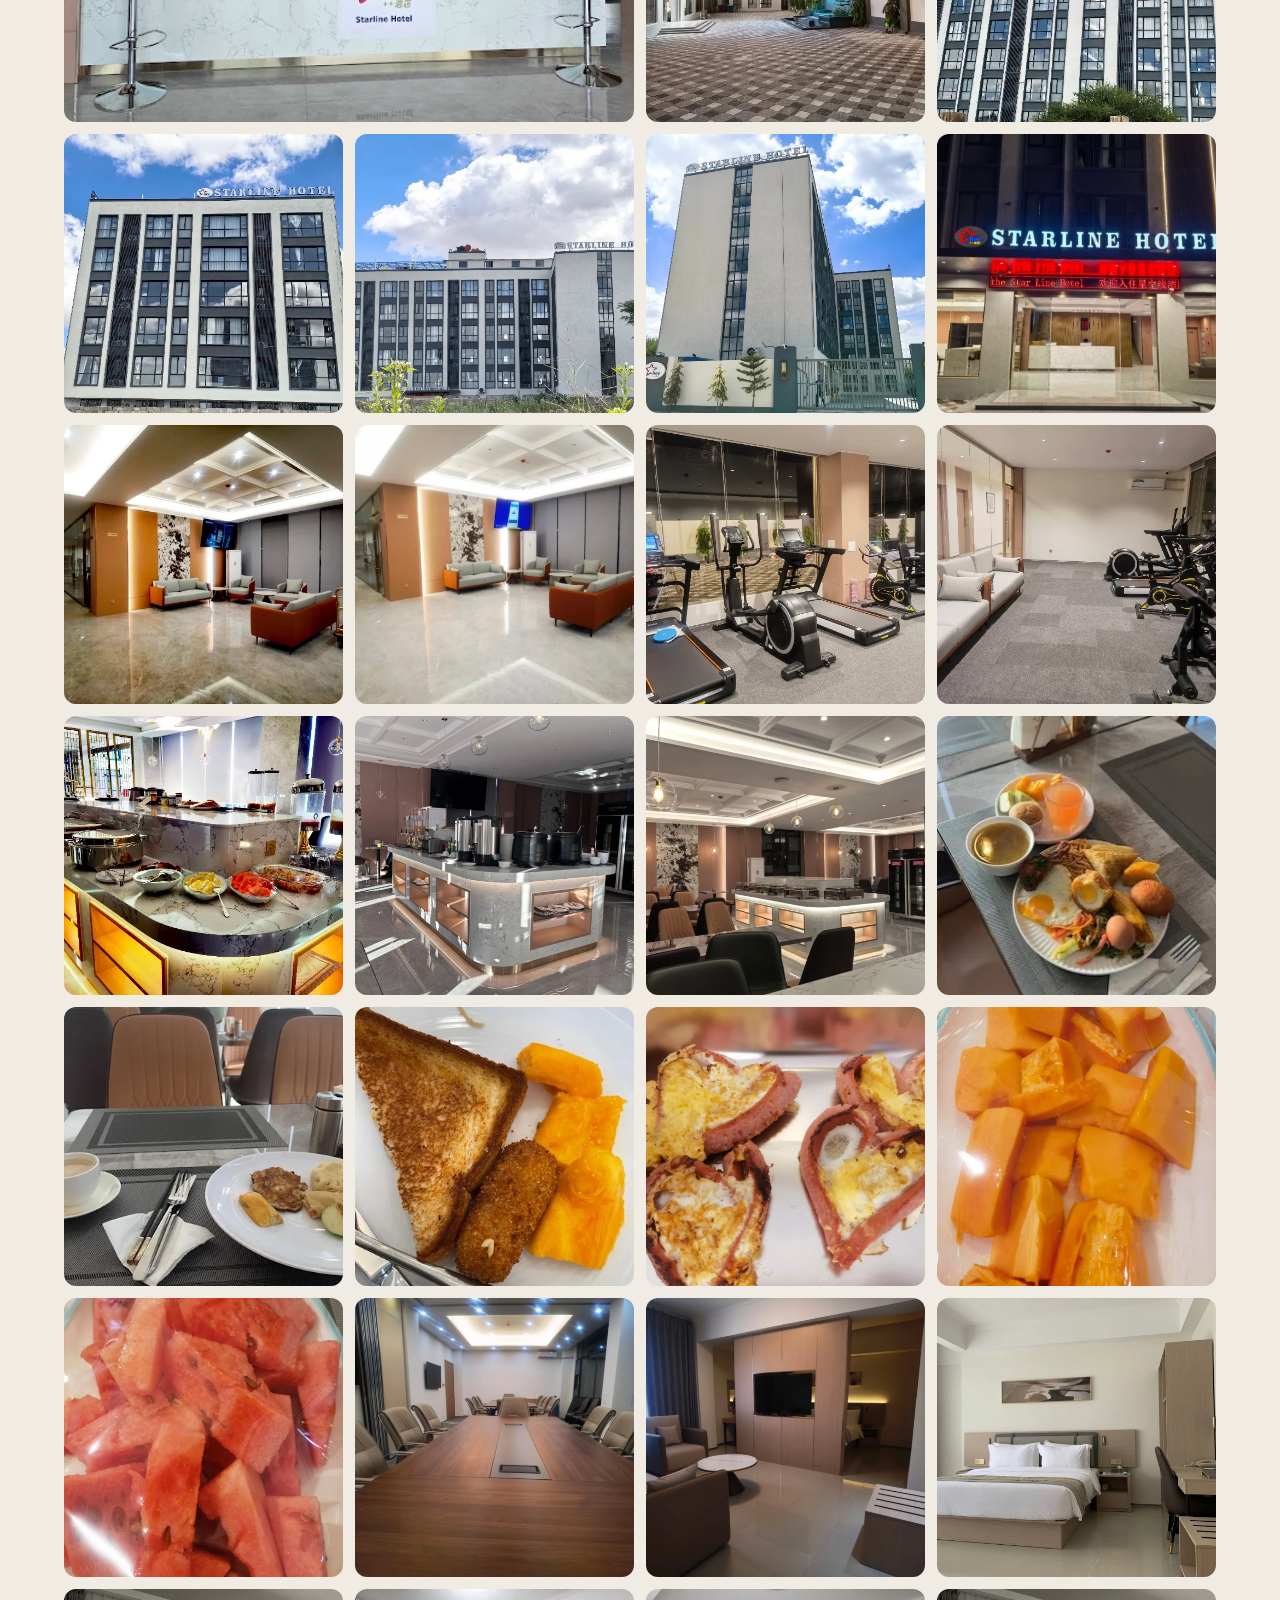
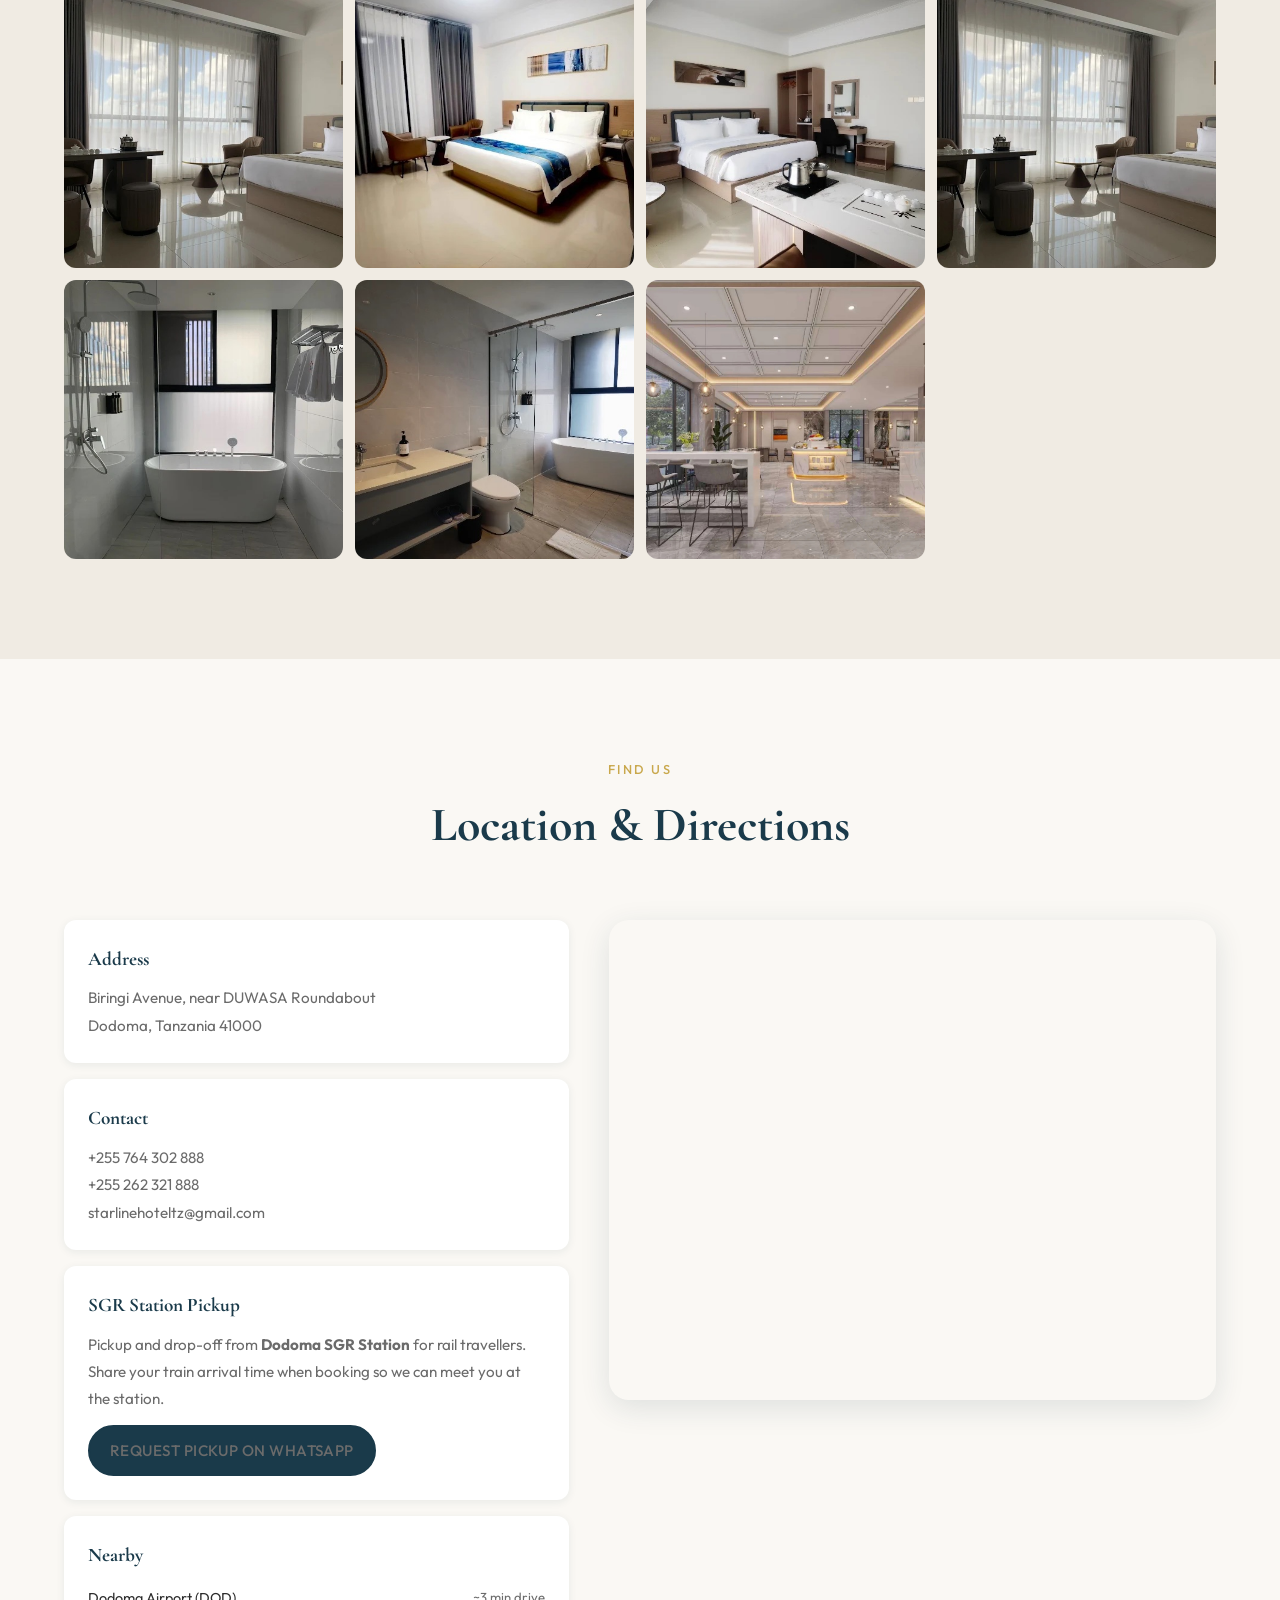
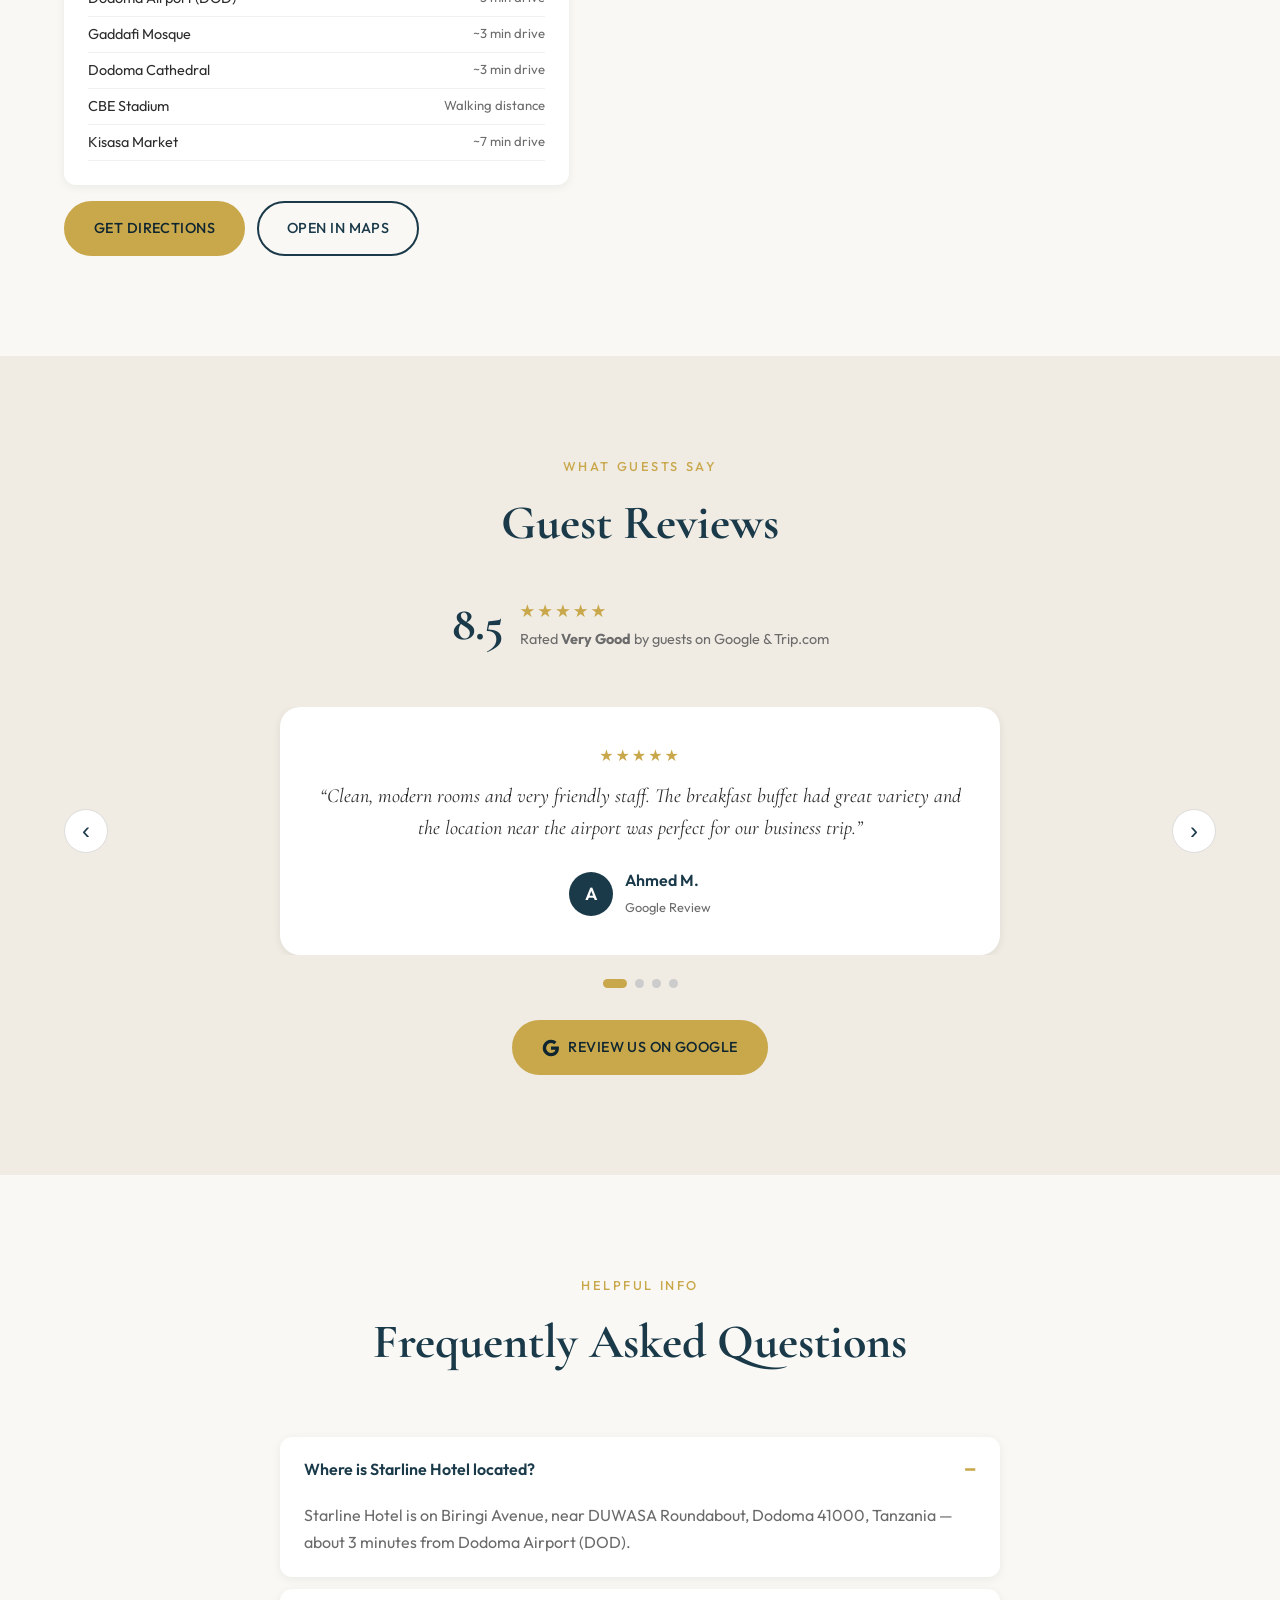
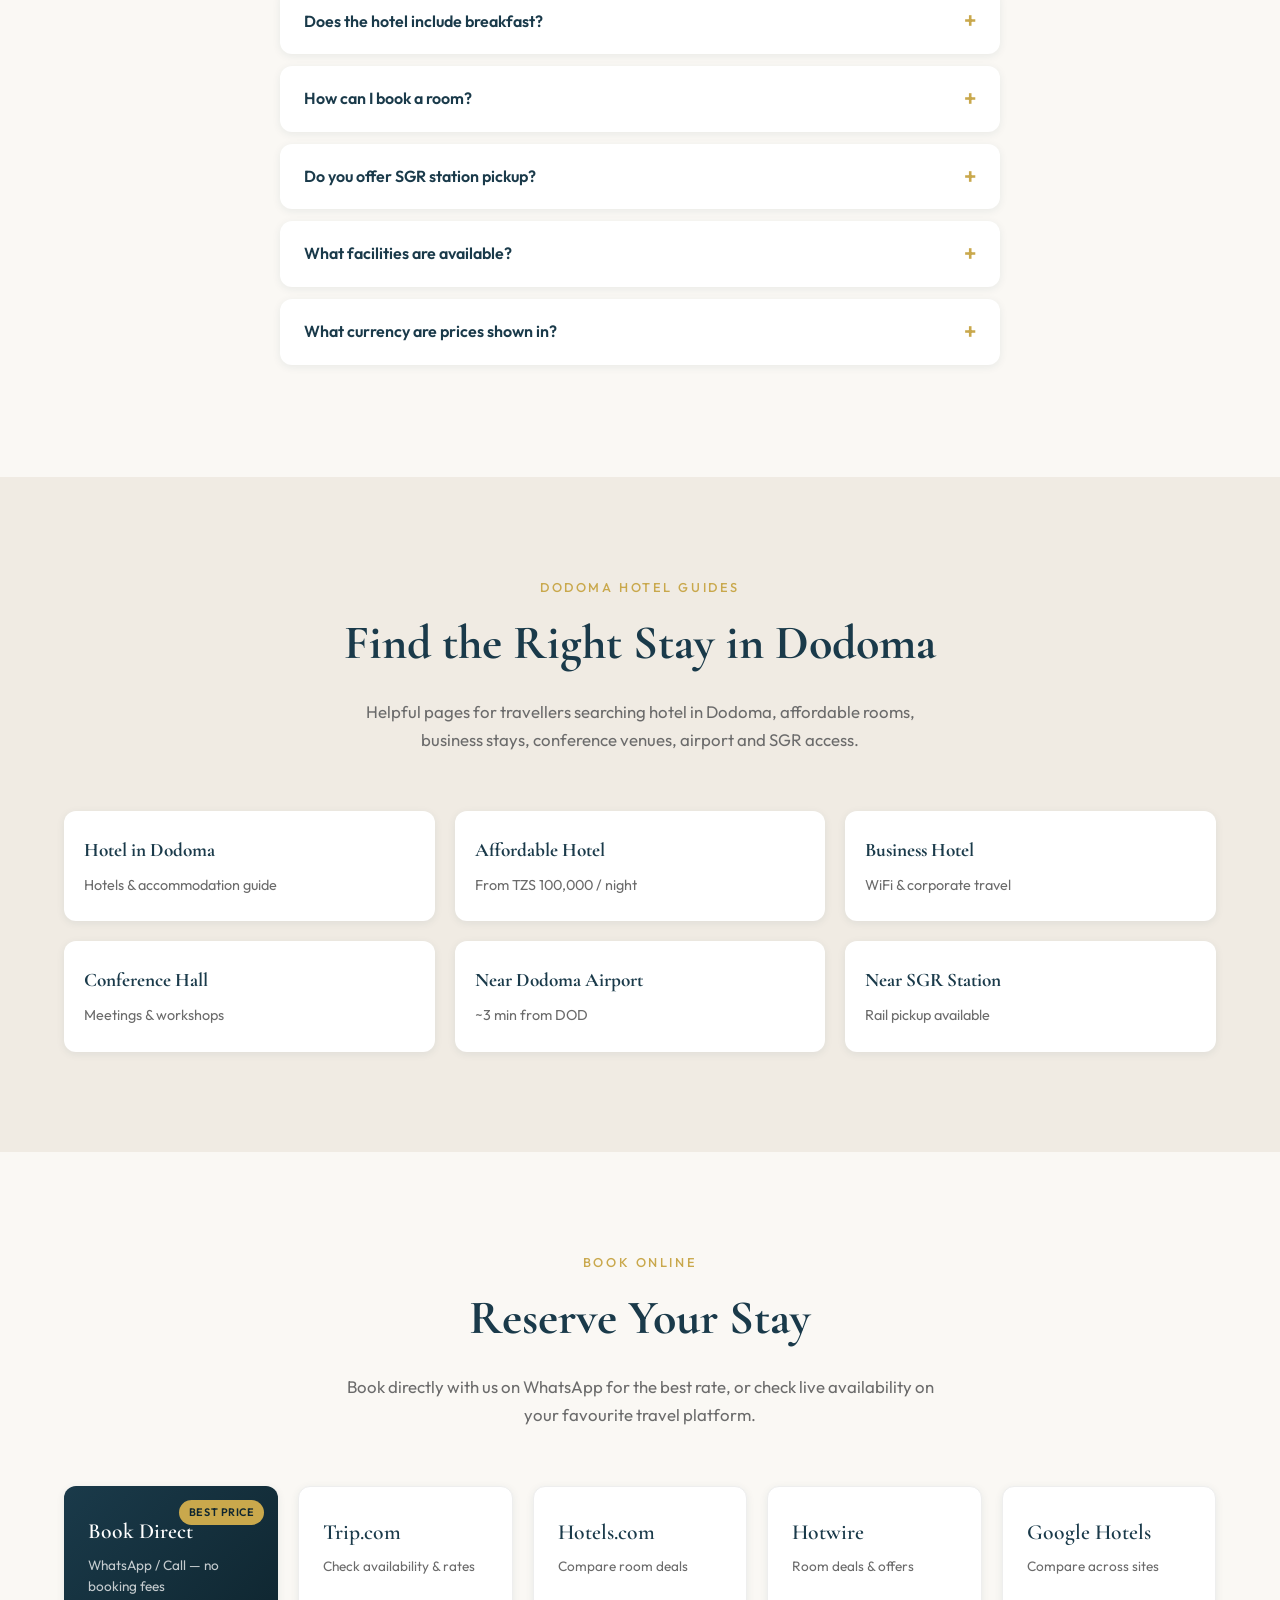
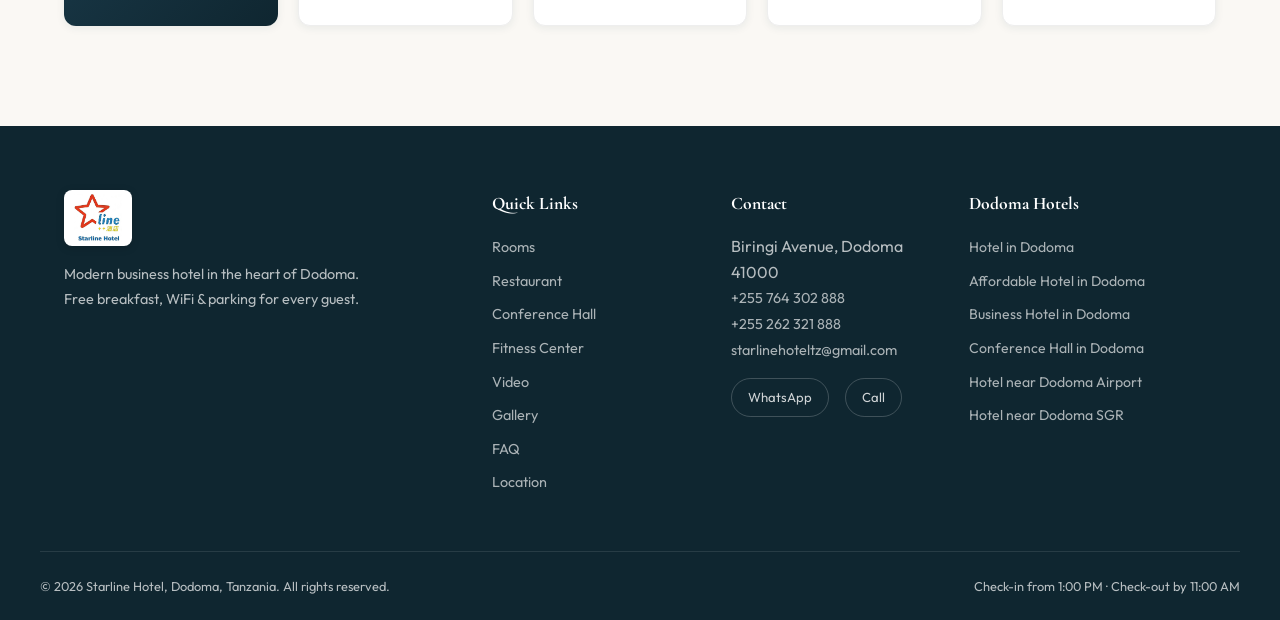
==== commit 29163bf6: "Add promotional video section to index.html, including lazy-loading functionality in main.js and cor" ====
--- a/index.html
+++ b/index.html
@@ -223,6 +223,7 @@
         <li><a href="#restaurant">Restaurant</a></li>
         <li><a href="#conference">Conference</a></li>
         <li><a href="#fitness">Fitness</a></li>
+        <li><a href="#video">Video</a></li>
         <li><a href="#gallery">Gallery</a></li>
         <li><a href="#reviews">Reviews</a></li>
         <li><a href="#faq">FAQ</a></li>
@@ -465,6 +466,32 @@
           <li>Comfortable rest area with seating</li>
           <li>Complimentary access for all guests</li>
         </ul>
+      </div>
+    </div>
+  </section>
+
+  <!-- Promo Video -->
+  <section class="section" id="video">
+    <div class="container">
+      <div class="section-header section-header--center">
+        <p class="section-eyebrow">Watch</p>
+        <h2 class="section-title">Hotel Video Tour</h2>
+        <p class="section-desc">A quick look inside Starline Hotel — rooms, facilities and the welcome that awaits you in Dodoma.</p>
+      </div>
+      <div class="video-wrap">
+        <video
+          id="promoVideo"
+          class="promo-video"
+          controls
+          playsinline
+          preload="none"
+          poster="images/exterior-day-2.jpg"
+          controlslist="nodownload"
+          aria-label="Starline Hotel Dodoma promotional video"
+        >
+          <source data-src="videos/starline-hotel-promo.mp4" type="video/mp4">
+          Your browser does not support the video tag.
+        </video>
       </div>
     </div>
   </section>
@@ -691,6 +718,7 @@
           <li><a href="#restaurant">Restaurant</a></li>
           <li><a href="#conference">Conference Hall</a></li>
           <li><a href="#fitness">Fitness Center</a></li>
+          <li><a href="#video">Video</a></li>
           <li><a href="#gallery">Gallery</a></li>
           <li><a href="#faq">FAQ</a></li>
           <li><a href="#location">Location</a></li>
--- a/css/styles.css
+++ b/css/styles.css
@@ -805,6 +805,25 @@
   transform: translateY(-50%);
 }
 
+/* ---- Promo Video ---- */
+.video-wrap {
+  max-width: 960px;
+  margin: 0 auto;
+  border-radius: var(--radius-lg);
+  overflow: hidden;
+  background: var(--color-primary-dark);
+  box-shadow: var(--shadow-lg);
+  aspect-ratio: 16 / 9;
+}
+
+.promo-video {
+  display: block;
+  width: 100%;
+  height: 100%;
+  object-fit: cover;
+  background: #0f2630;
+}
+
 /* ---- Location ---- */
 .location-grid {
   display: grid;
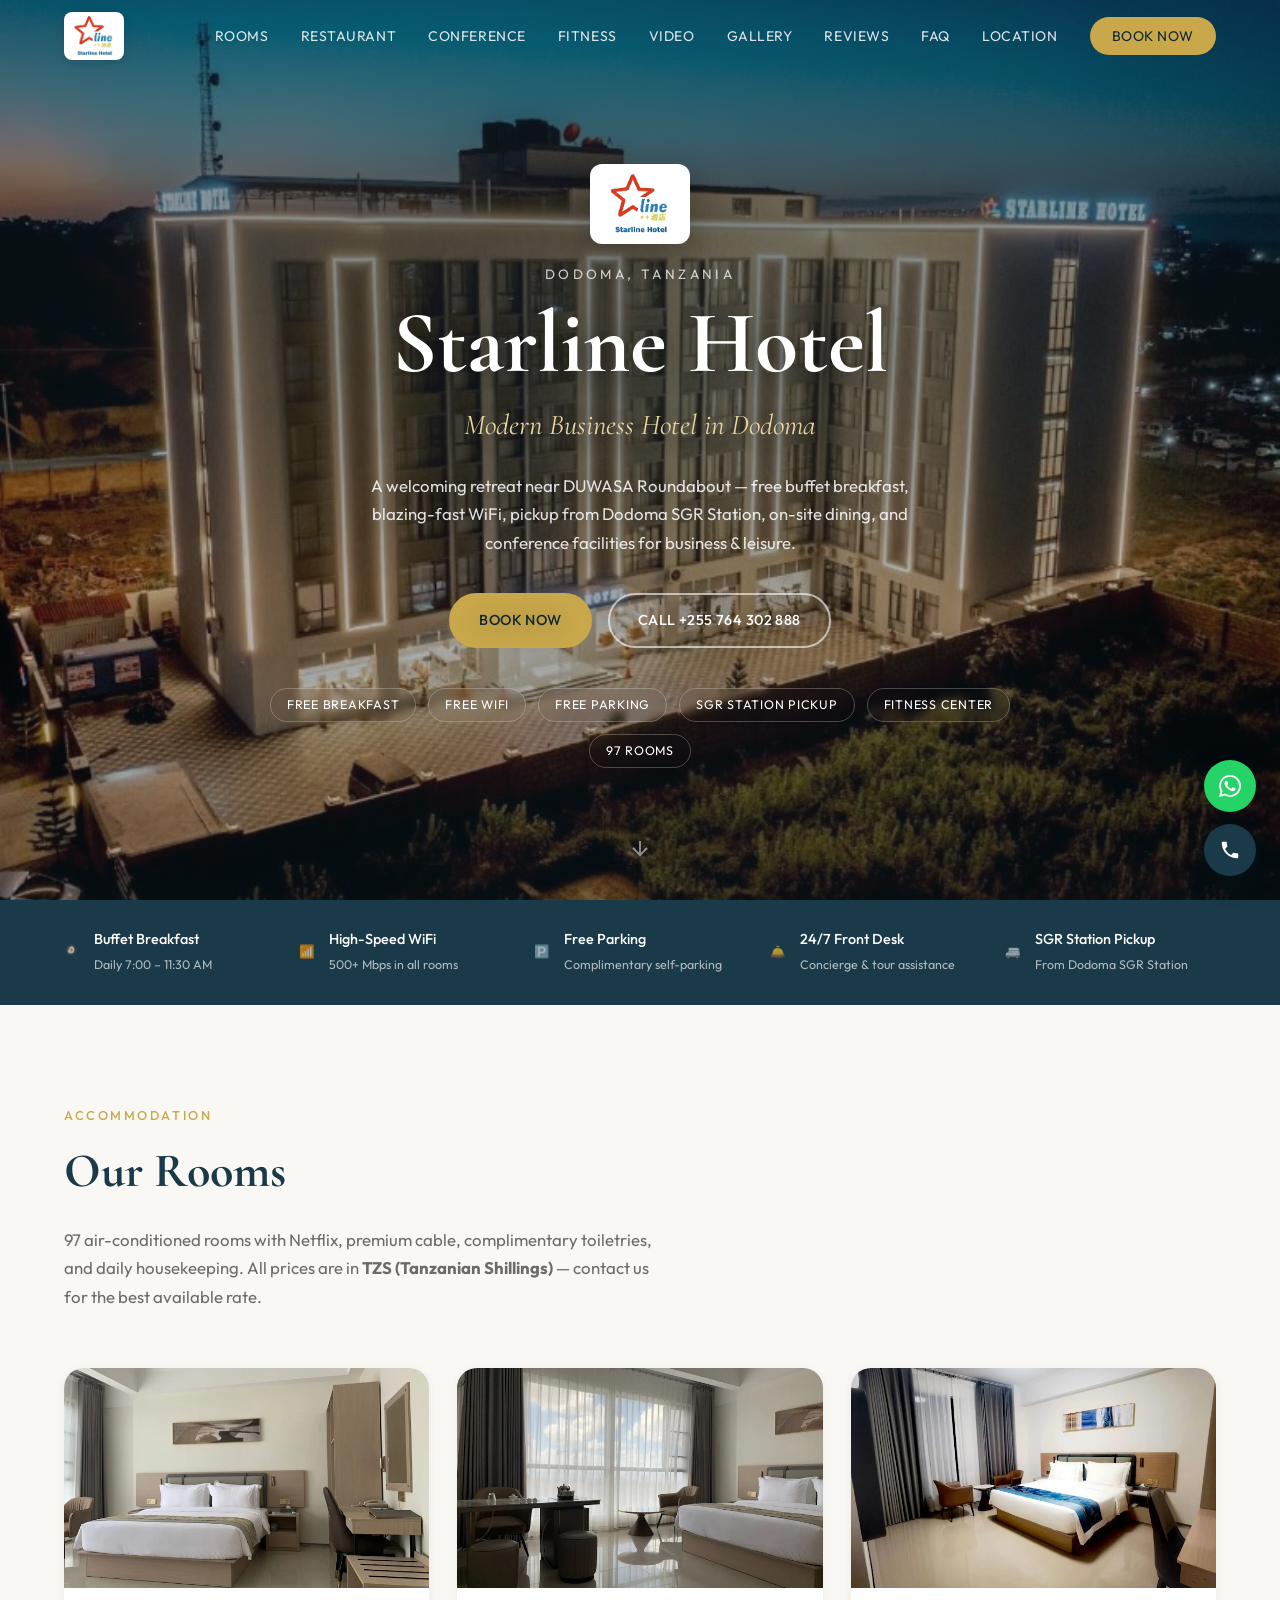
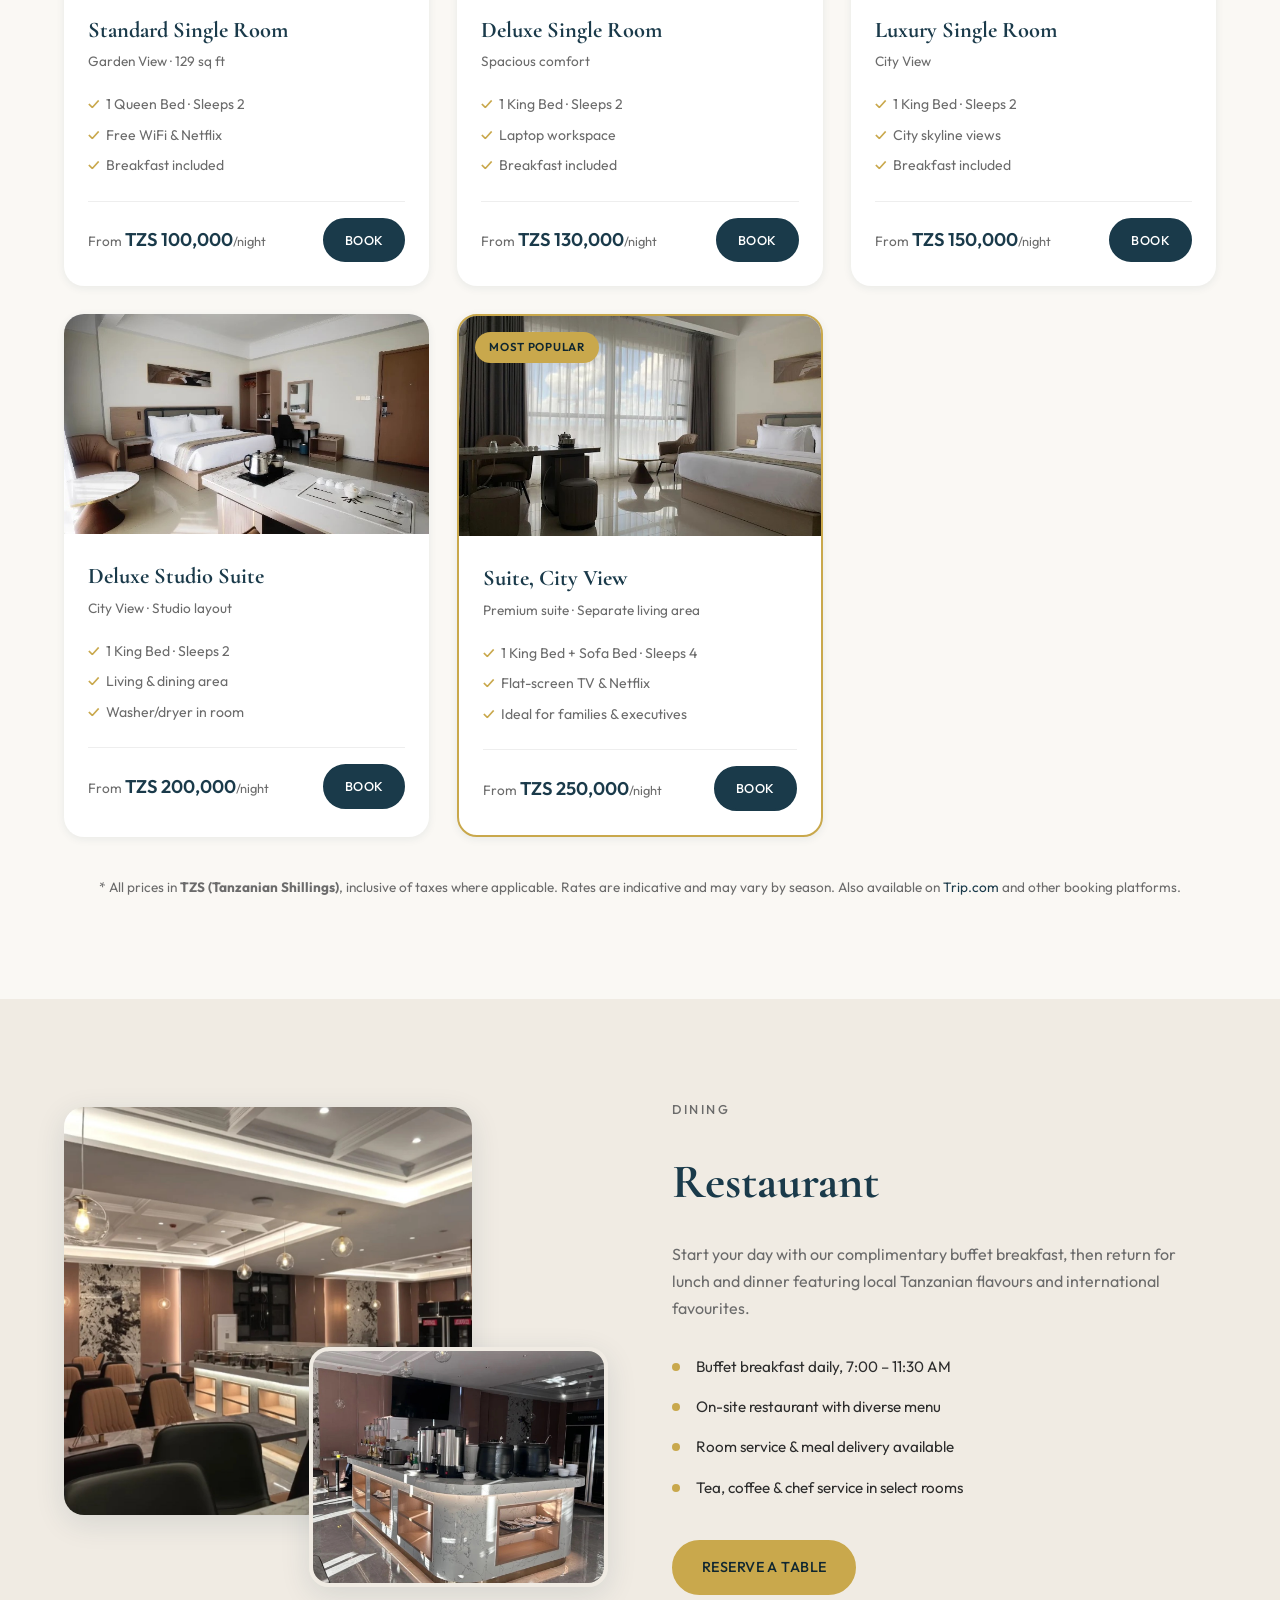
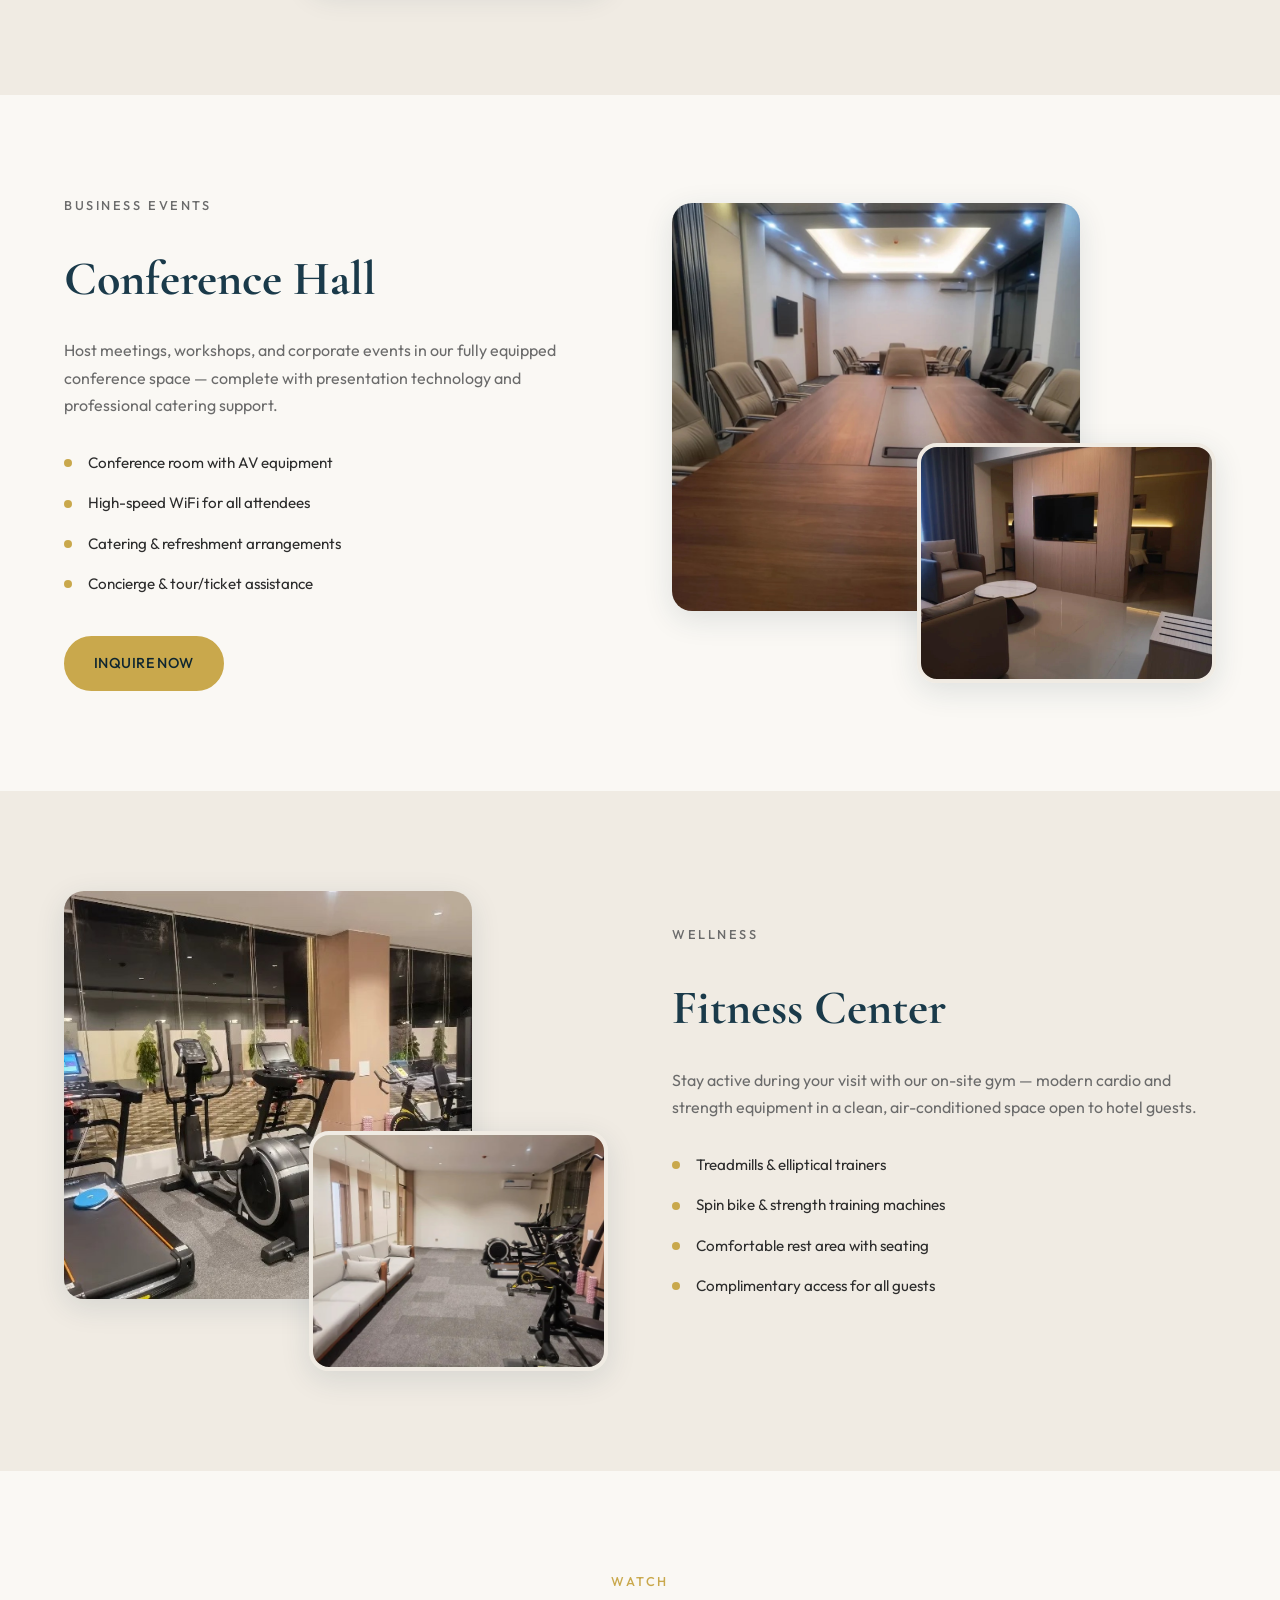
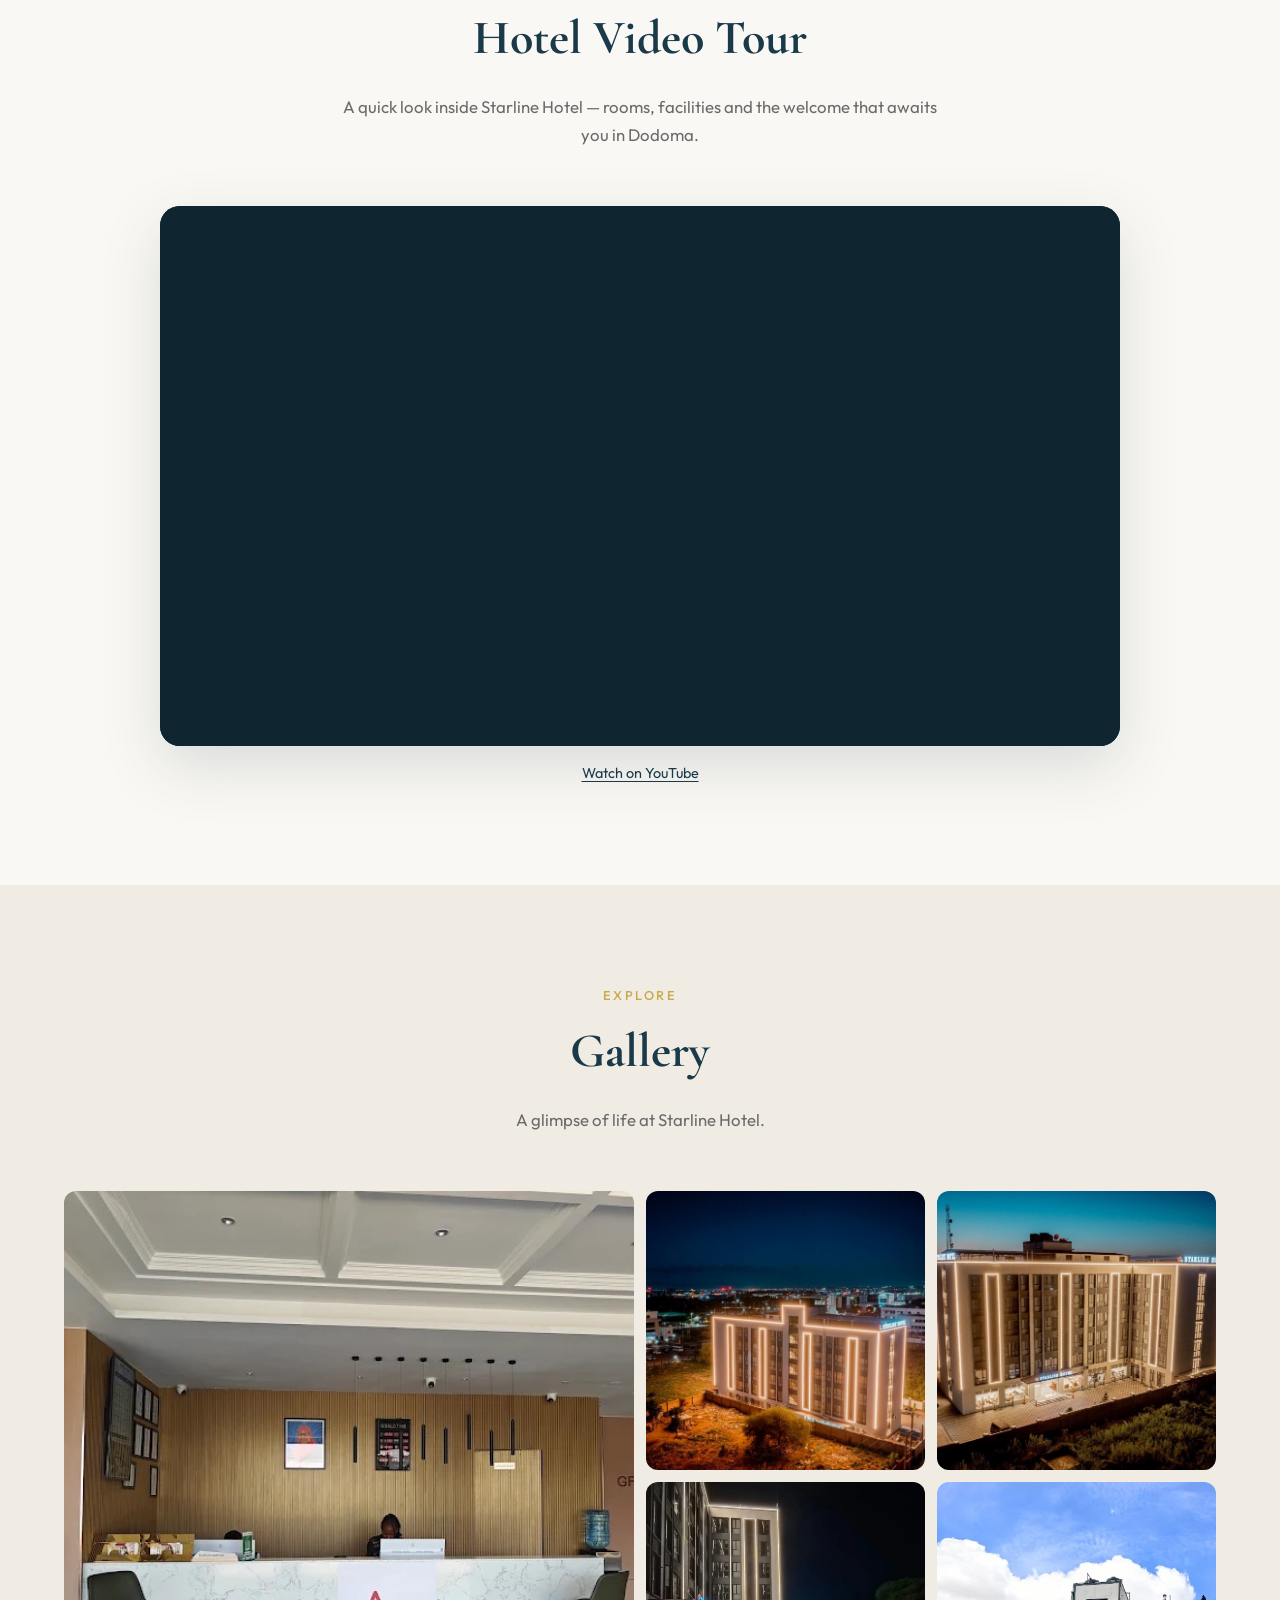
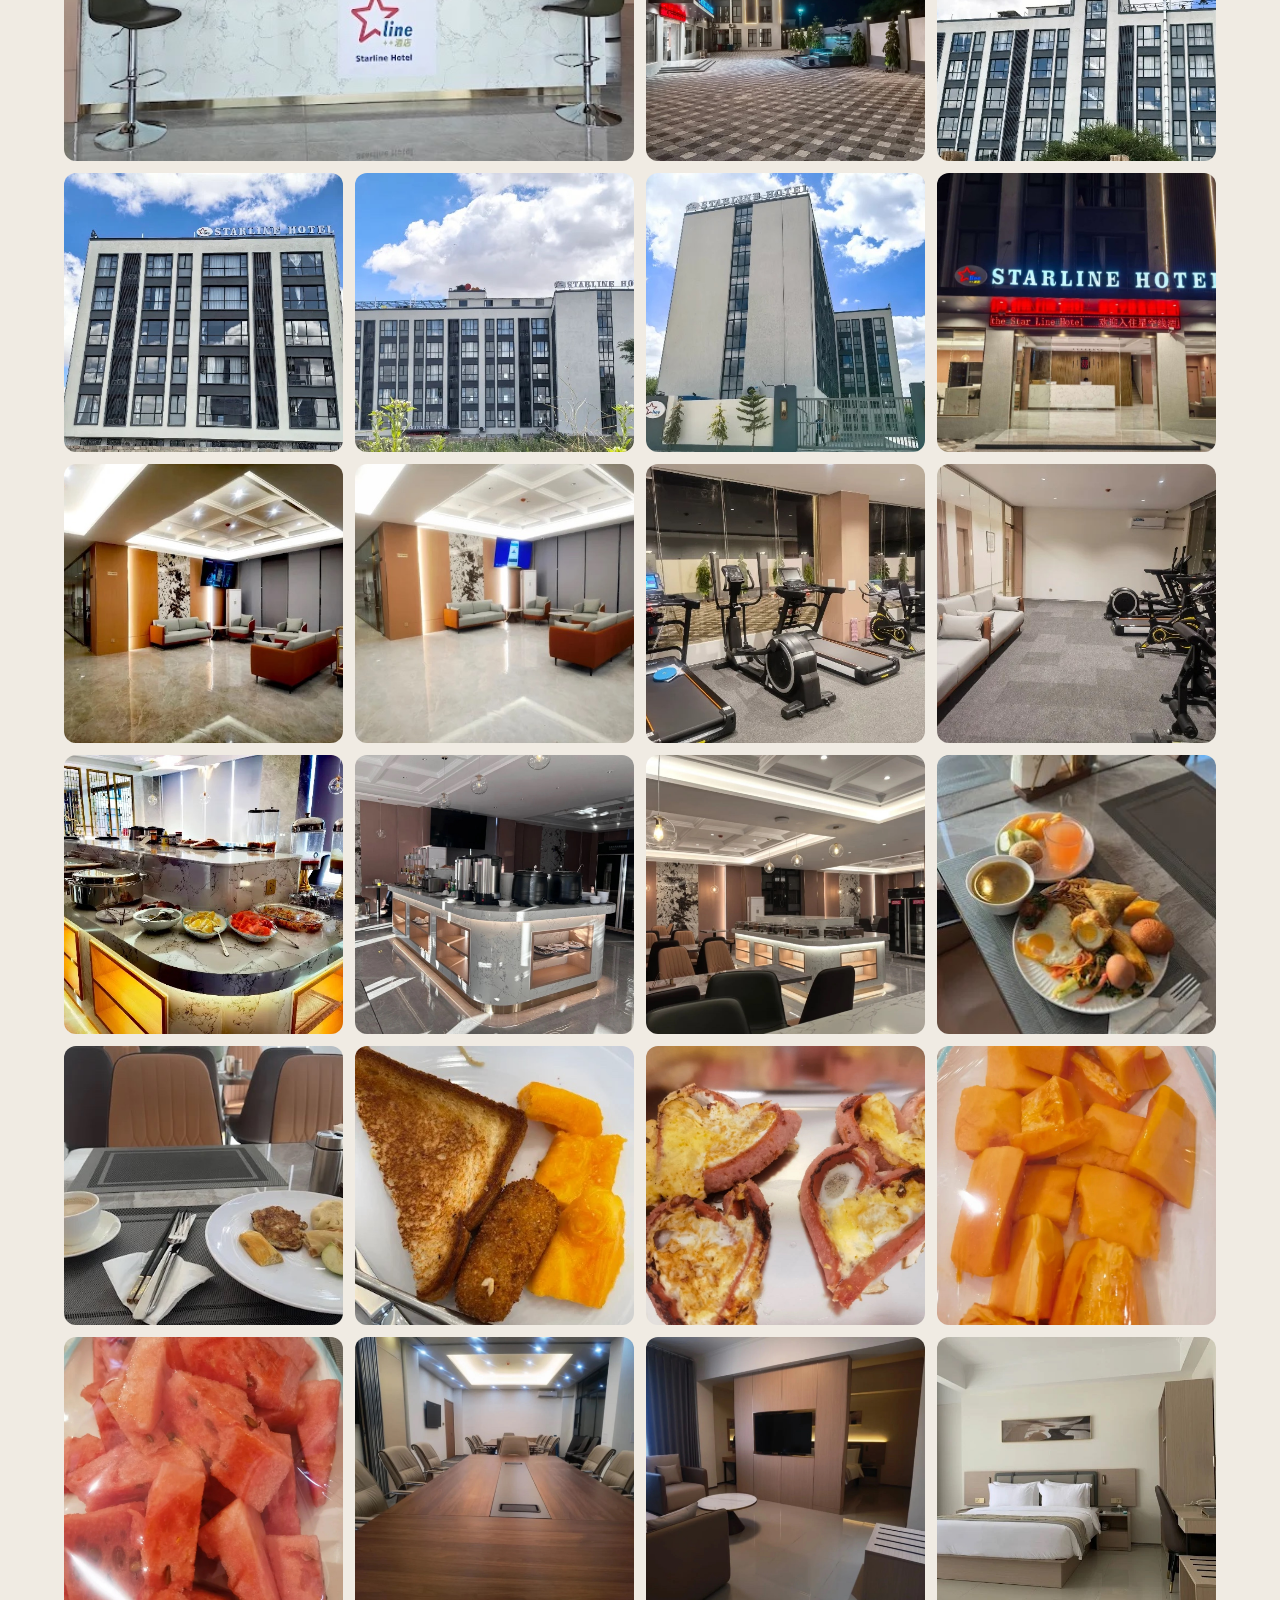
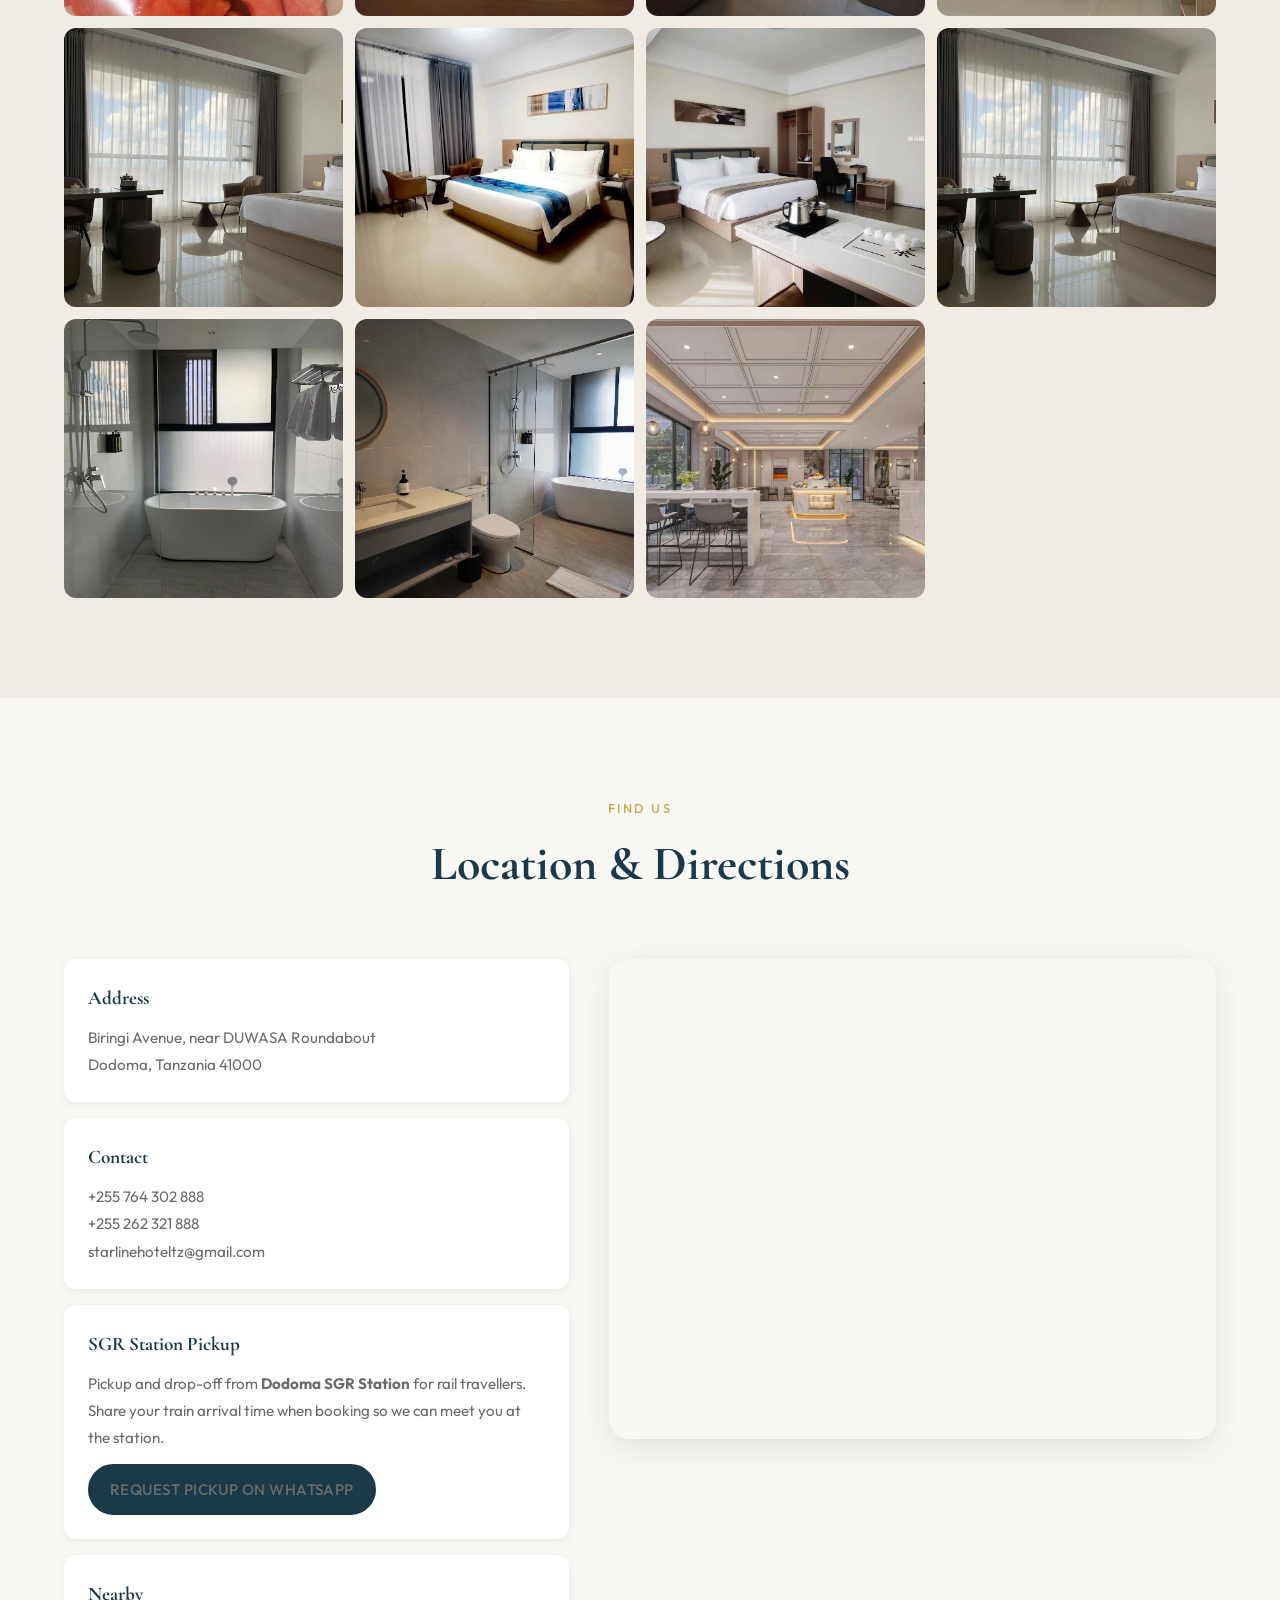
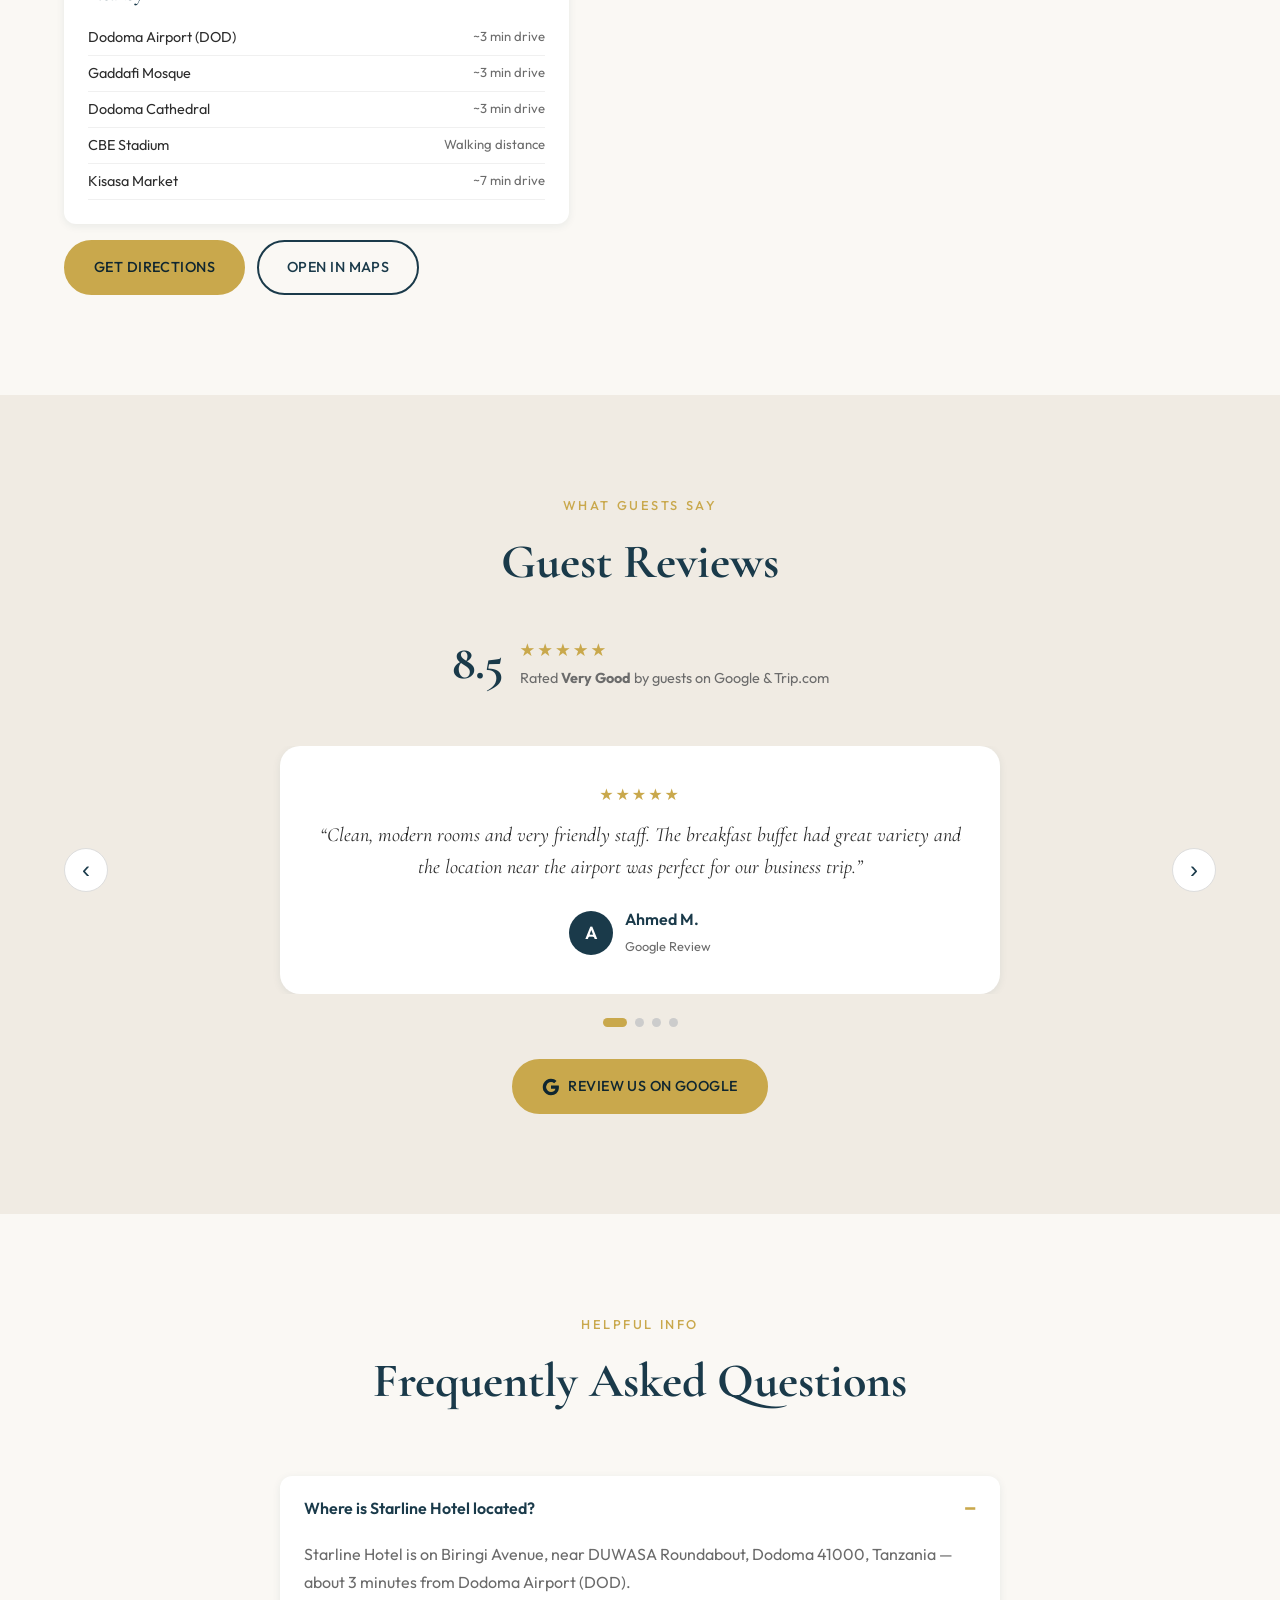
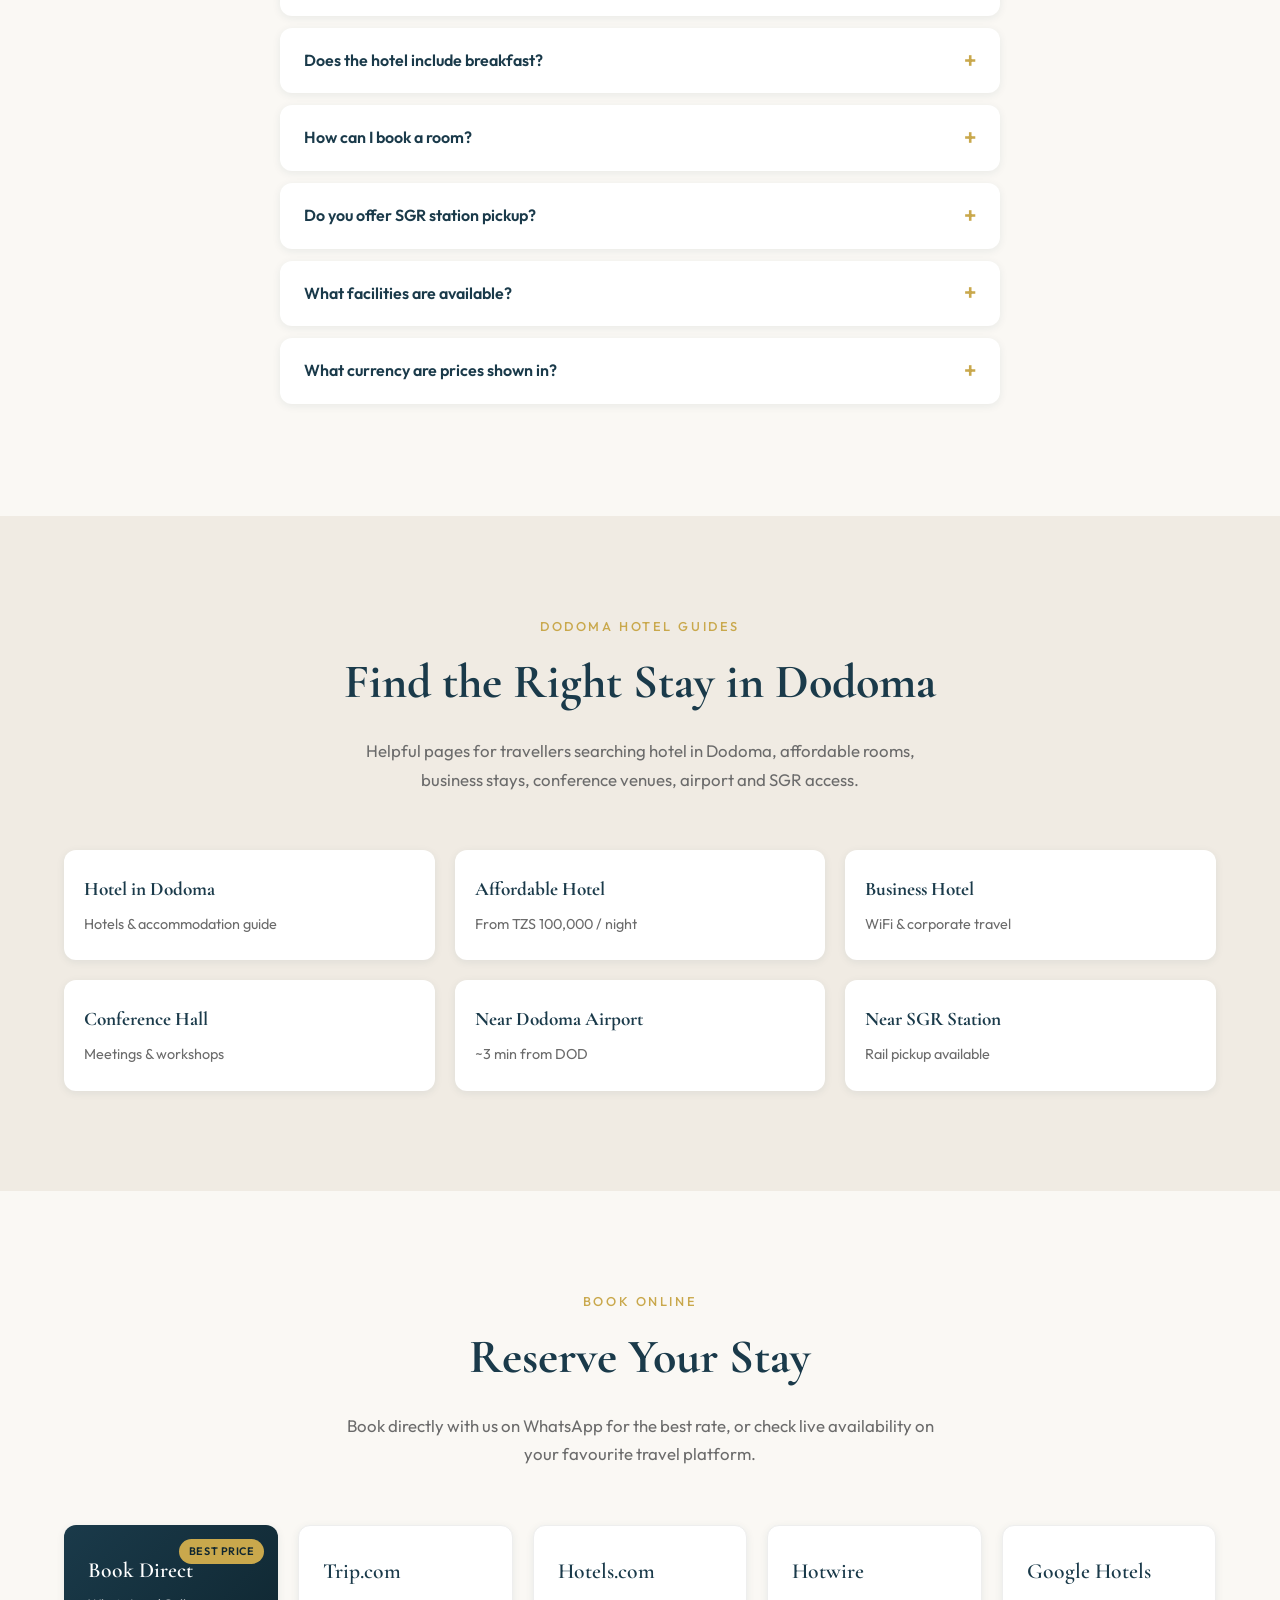
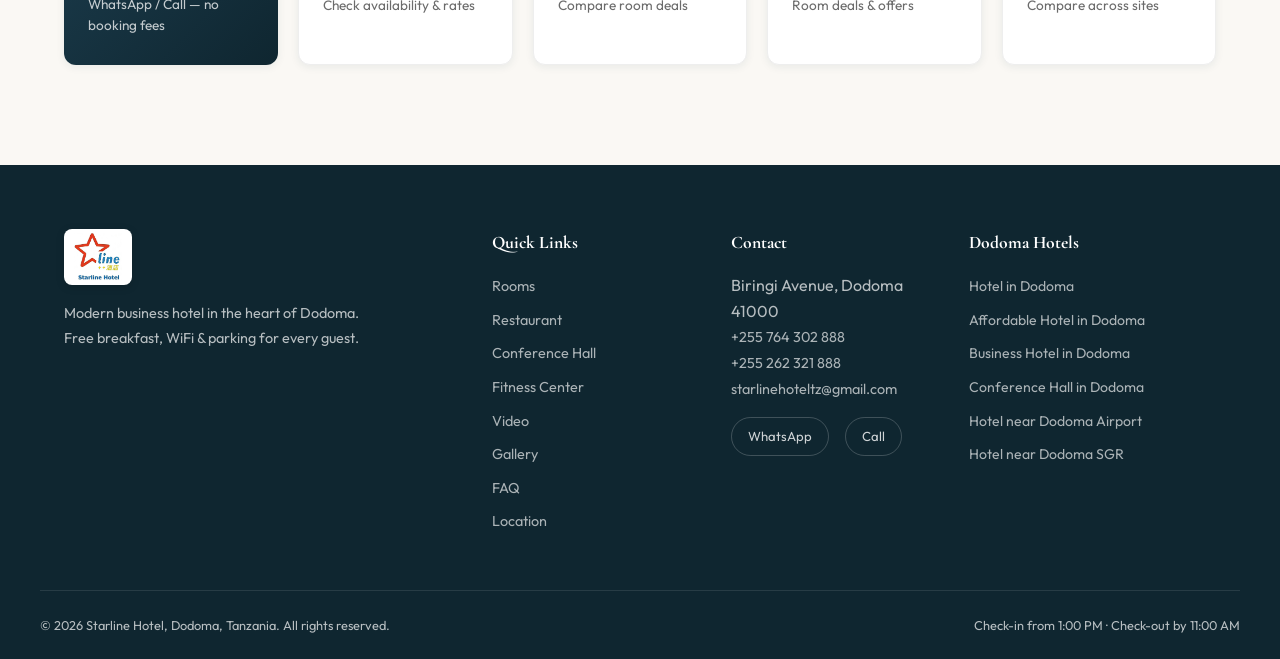
==== commit 6d33b899: "Replace promotional video with YouTube embed in index.html, update lazy-loading functionality in mai" ====
--- a/index.html
+++ b/index.html
@@ -479,20 +479,19 @@
         <p class="section-desc">A quick look inside Starline Hotel — rooms, facilities and the welcome that awaits you in Dodoma.</p>
       </div>
       <div class="video-wrap">
-        <video
+        <iframe
           id="promoVideo"
           class="promo-video"
-          controls
-          playsinline
-          preload="none"
-          poster="images/exterior-day-2.jpg"
-          controlslist="nodownload"
-          aria-label="Starline Hotel Dodoma promotional video"
-        >
-          <source data-src="videos/starline-hotel-promo.mp4" type="video/mp4">
-          Your browser does not support the video tag.
-        </video>
-      </div>
+          title="Starline Hotel Dodoma — Hotel Video Tour"
+          data-src="https://www.youtube.com/embed/4uQlUjN9iAo?rel=0&amp;modestbranding=1"
+          allow="accelerometer; autoplay; clipboard-write; encrypted-media; gyroscope; picture-in-picture; web-share"
+          referrerpolicy="strict-origin-when-cross-origin"
+          allowfullscreen
+        ></iframe>
+      </div>
+      <p class="video-youtube-link">
+        <a href="https://youtu.be/4uQlUjN9iAo" target="_blank" rel="noopener">Watch on YouTube</a>
+      </p>
     </div>
   </section>
 
--- a/css/styles.css
+++ b/css/styles.css
@@ -820,8 +820,24 @@
   display: block;
   width: 100%;
   height: 100%;
-  object-fit: cover;
+  border: 0;
   background: #0f2630;
+}
+
+.video-youtube-link {
+  text-align: center;
+  margin-top: 16px;
+  font-size: 0.9rem;
+}
+
+.video-youtube-link a {
+  color: var(--color-primary);
+  text-decoration: underline;
+  text-underline-offset: 3px;
+}
+
+.video-youtube-link a:hover {
+  color: var(--color-accent);
 }
 
 /* ---- Location ---- */
